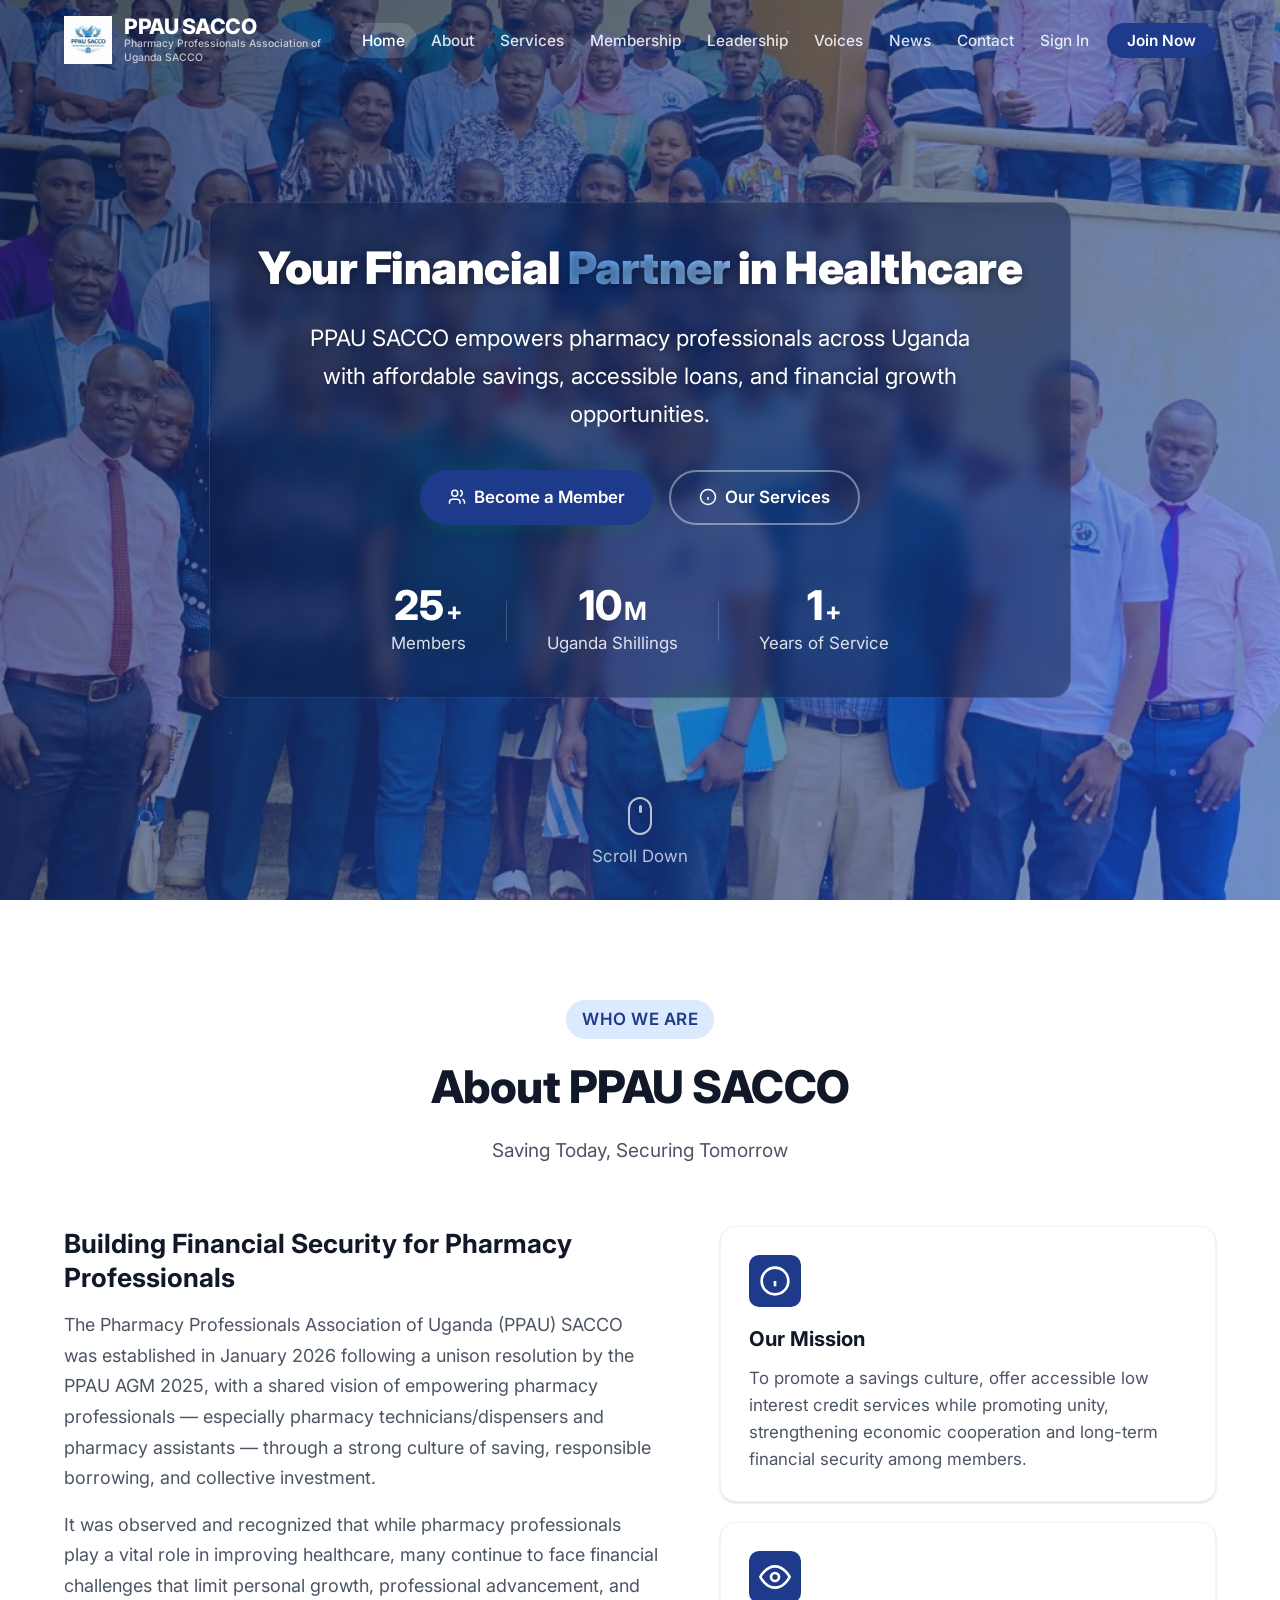
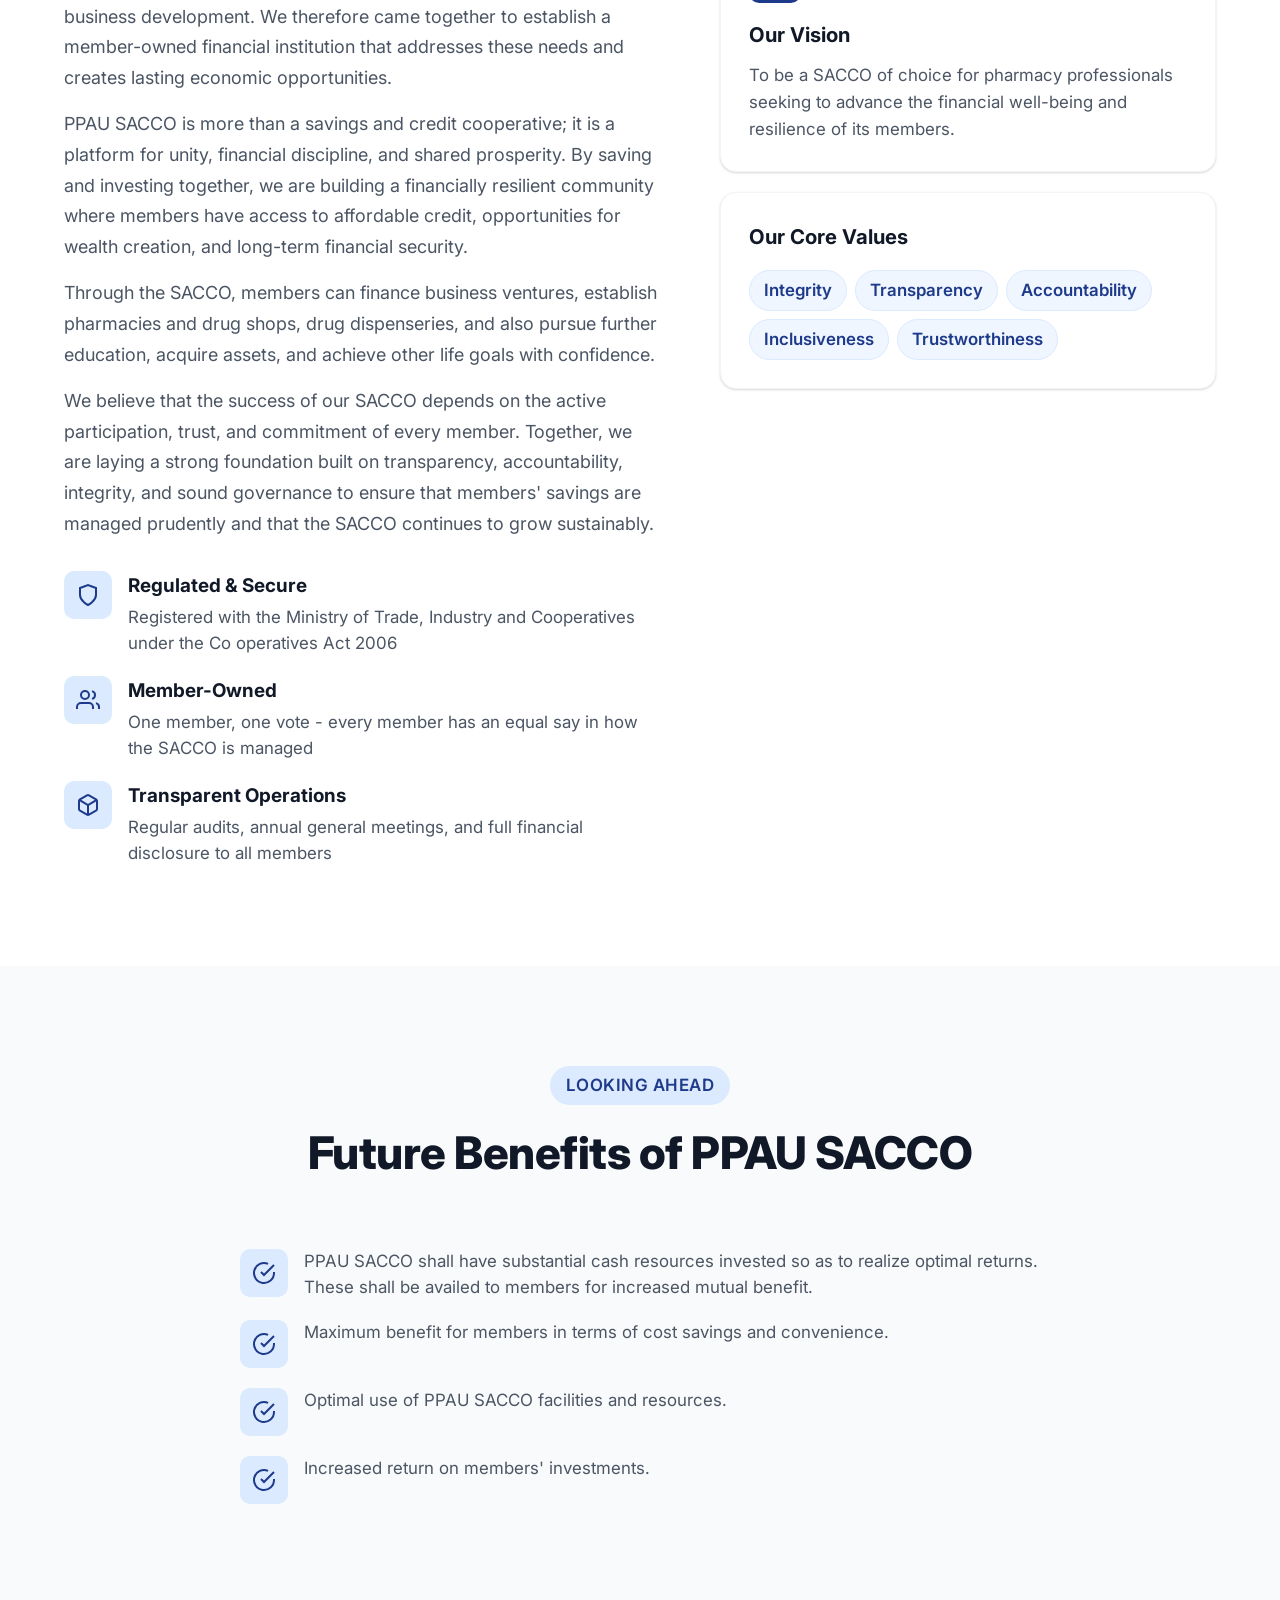
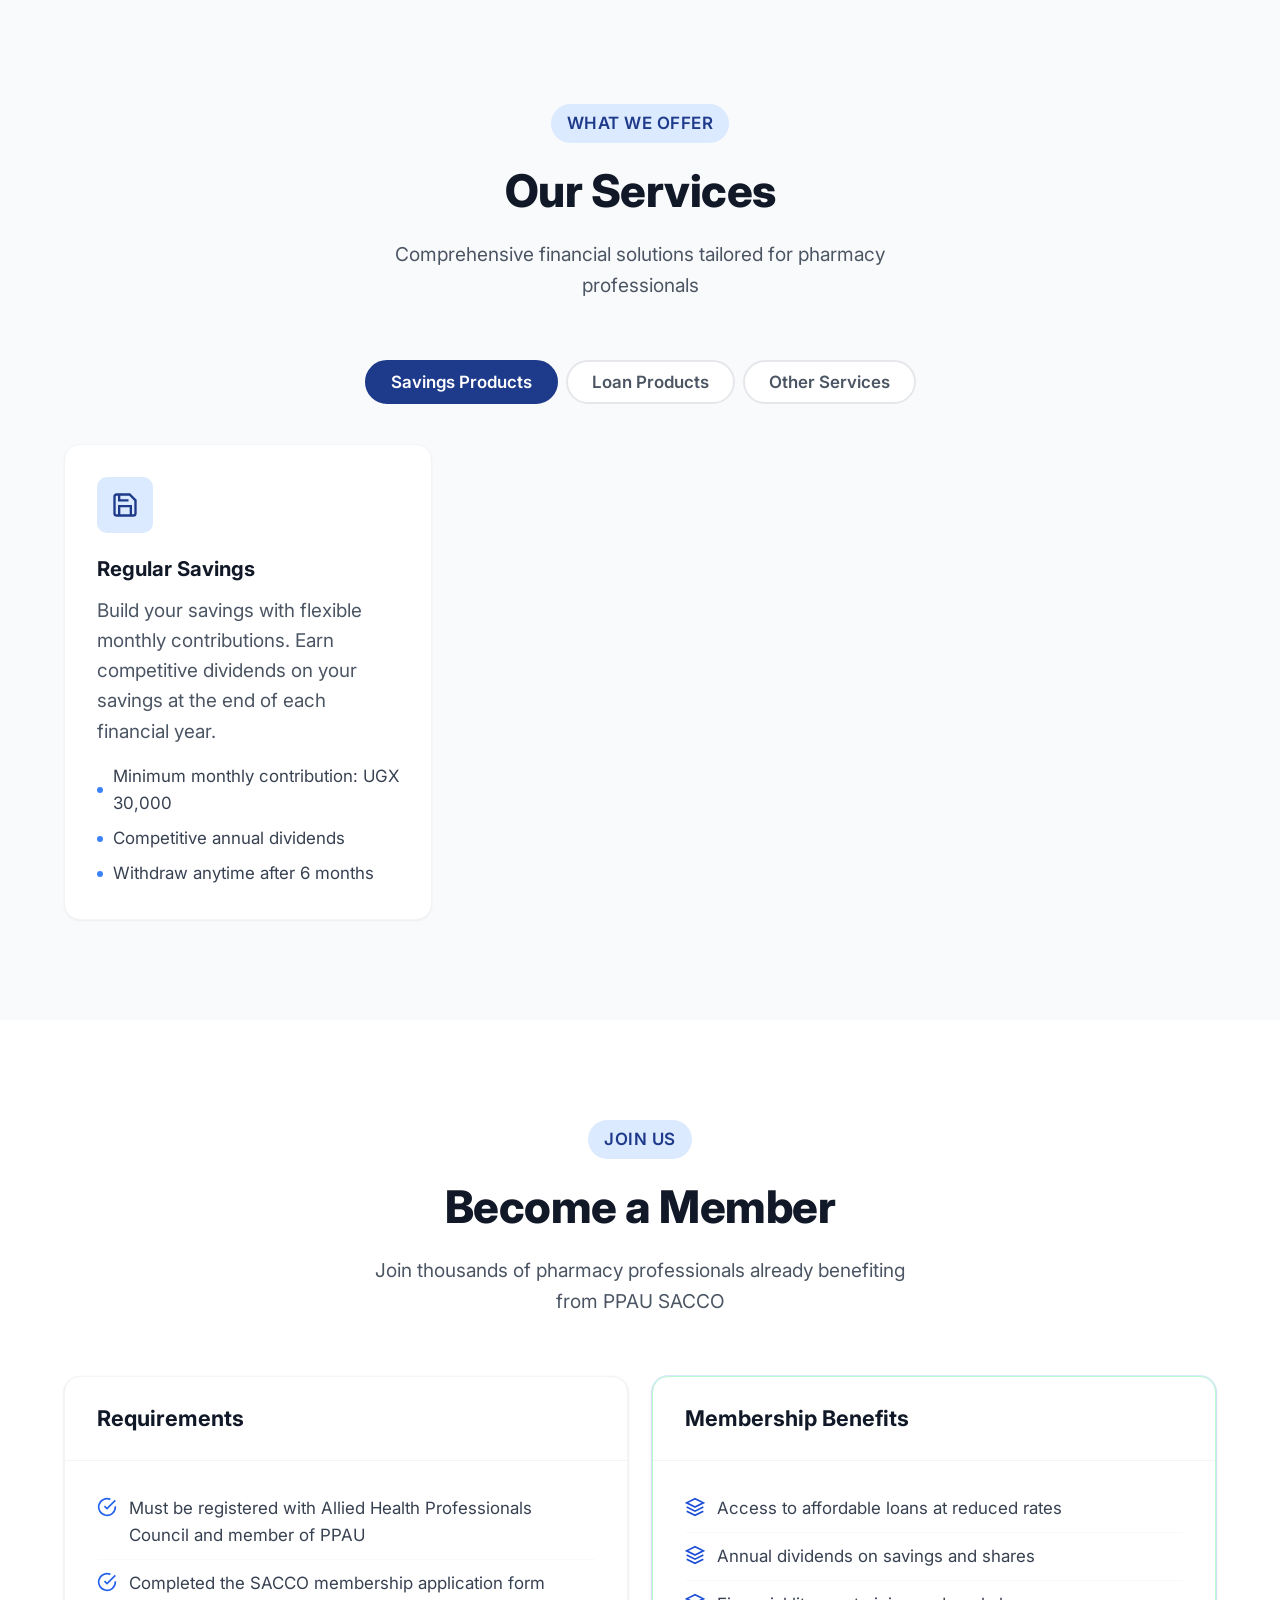
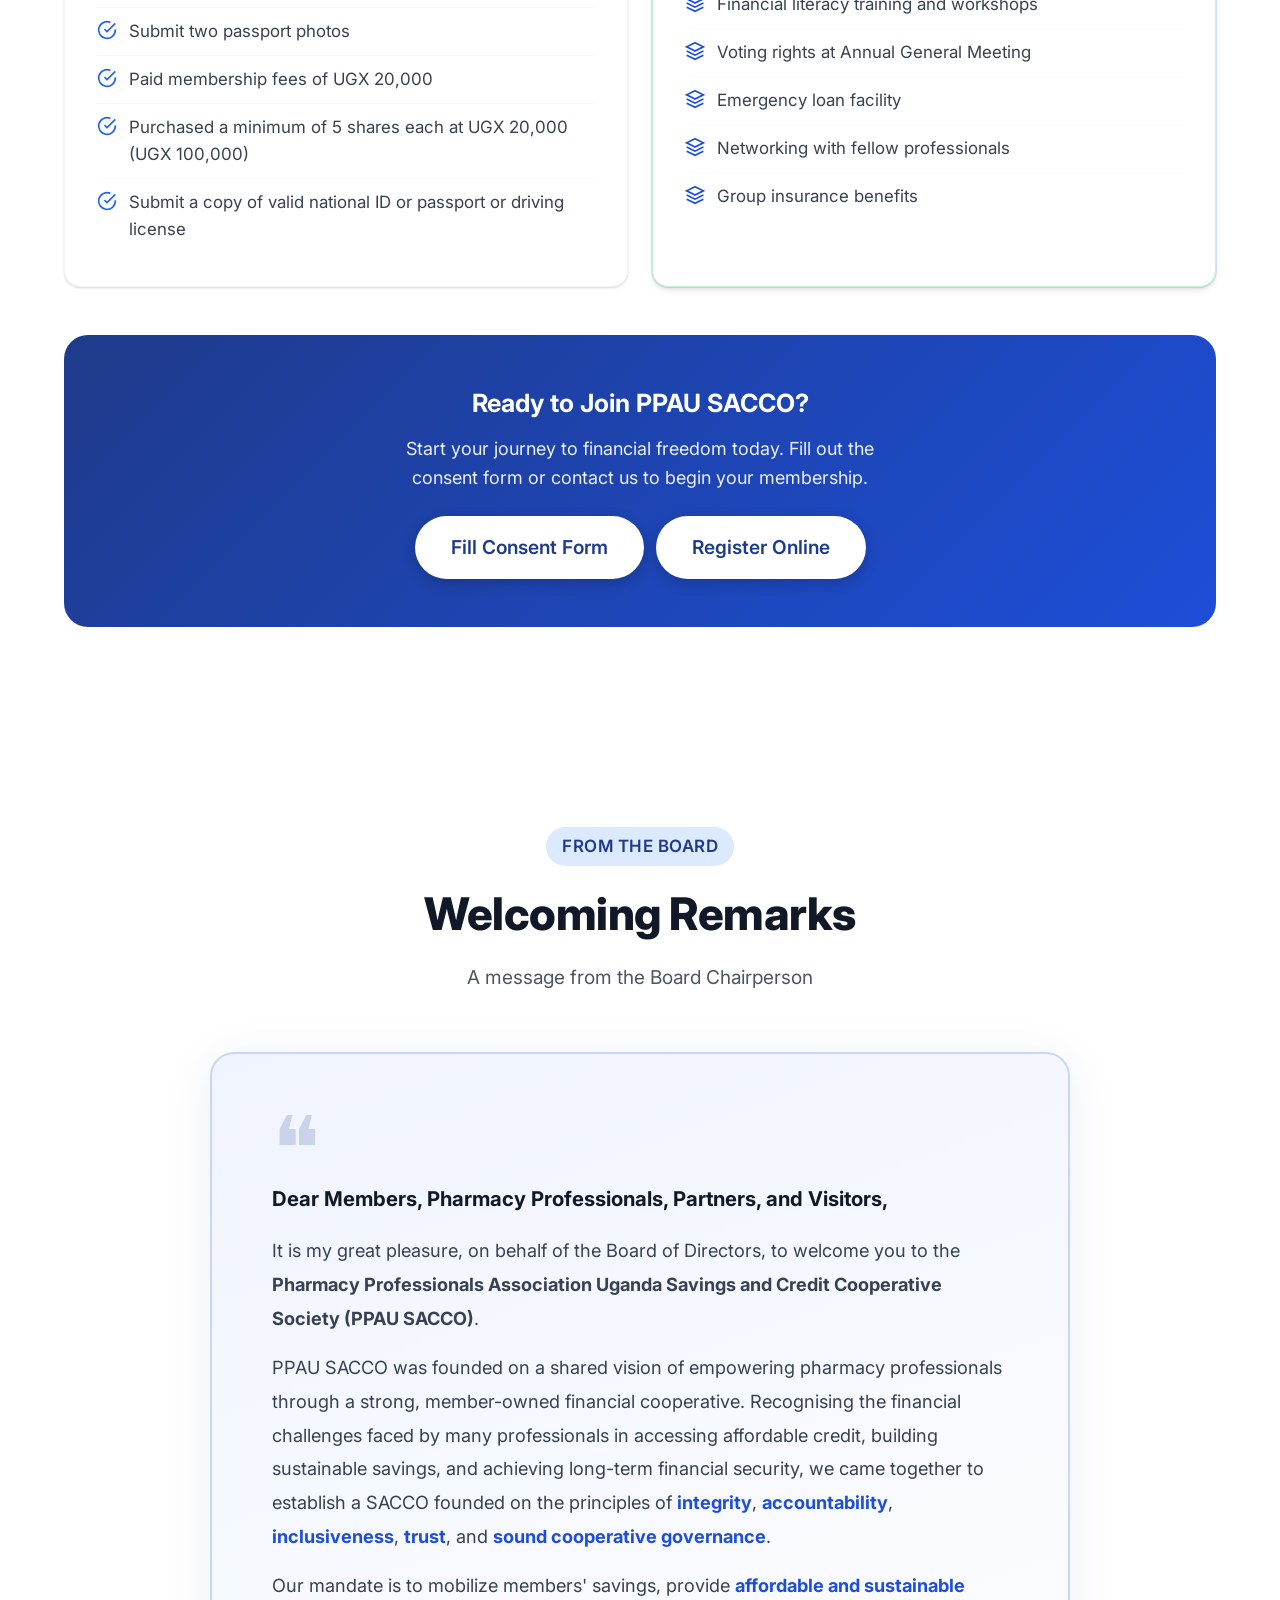
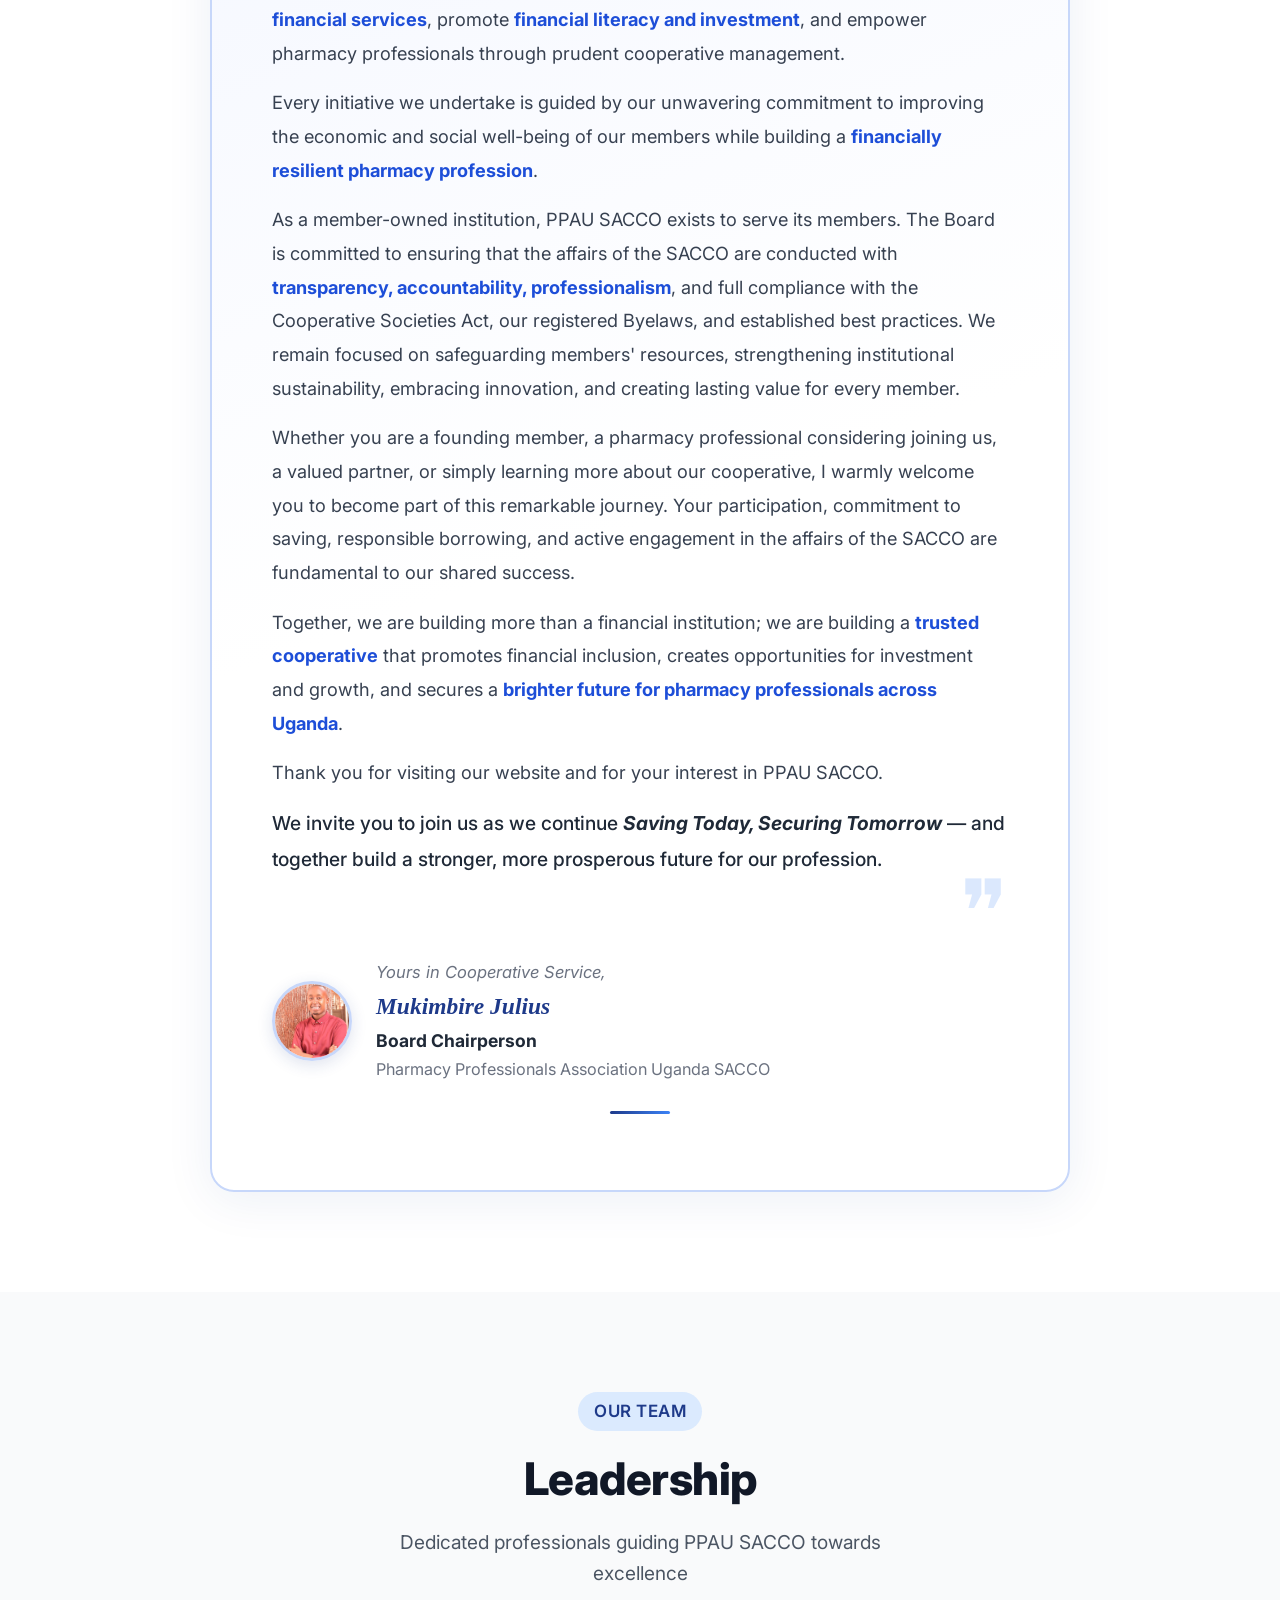
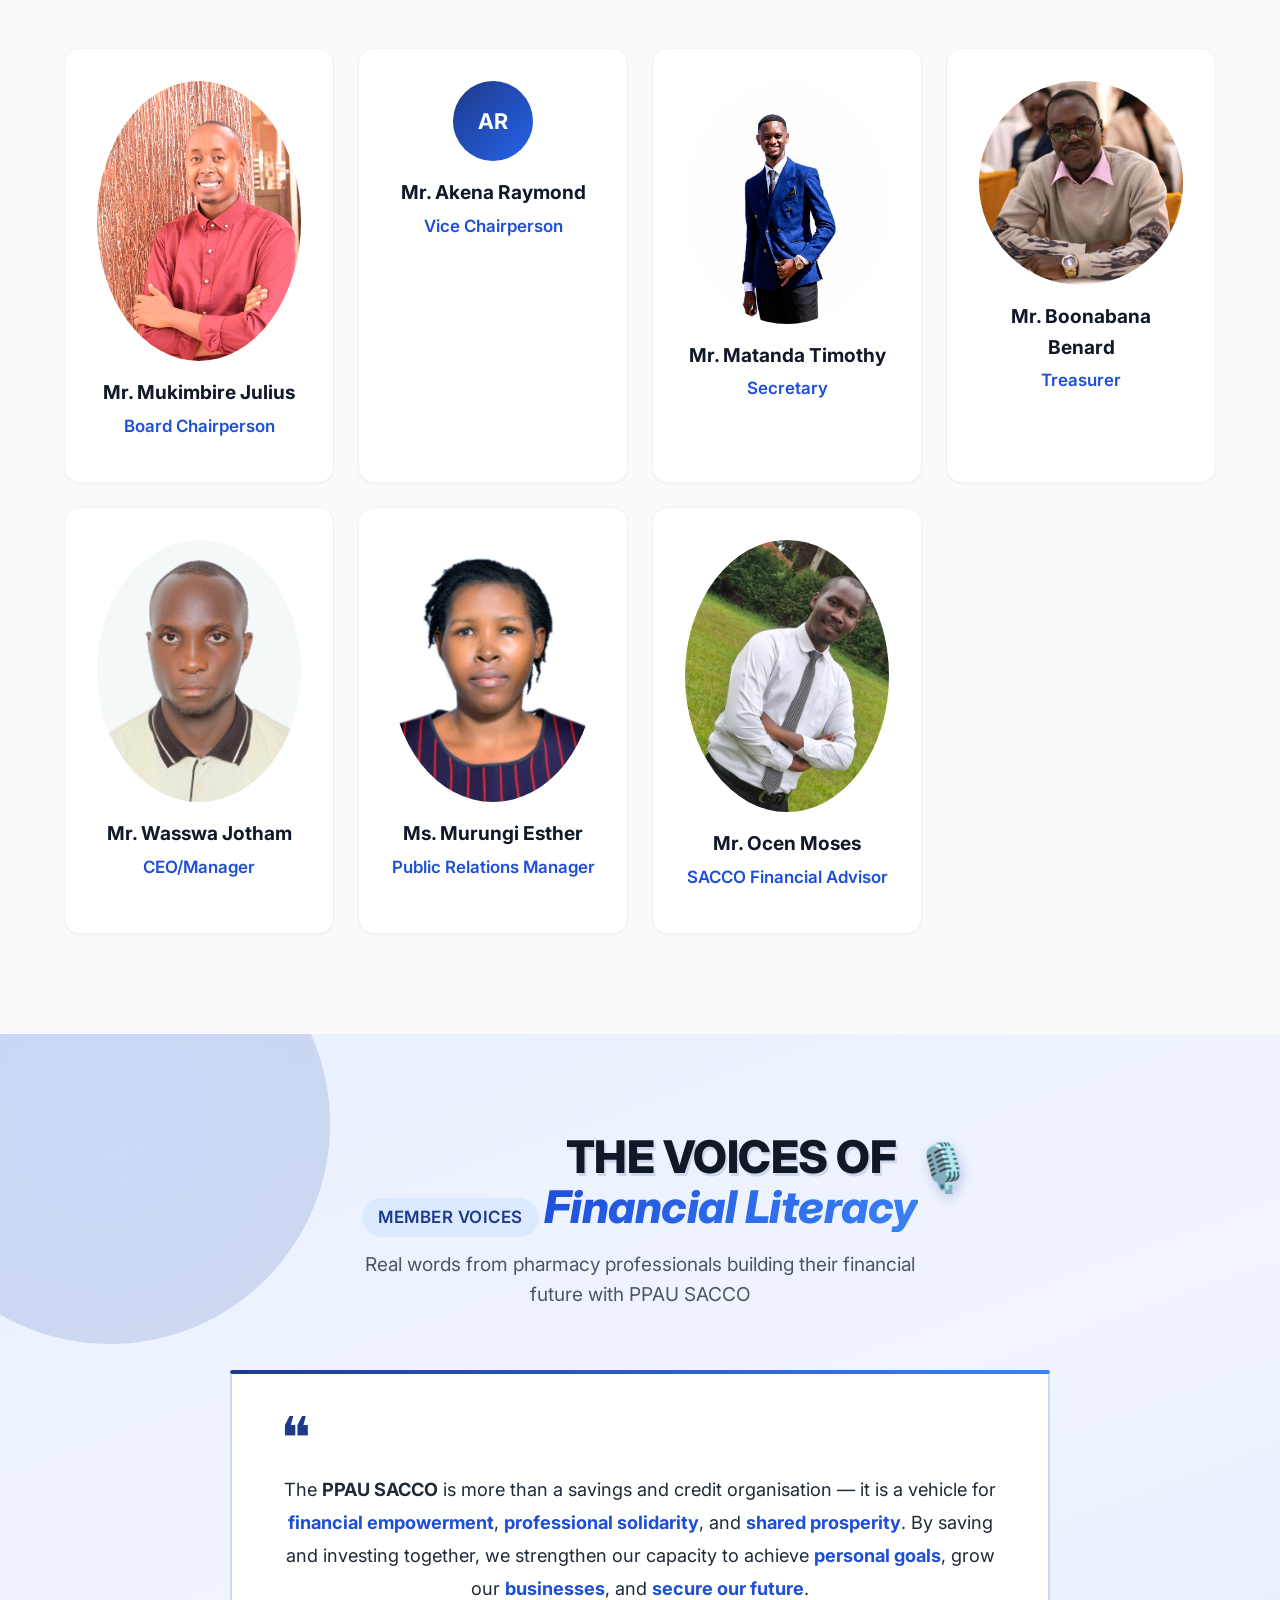
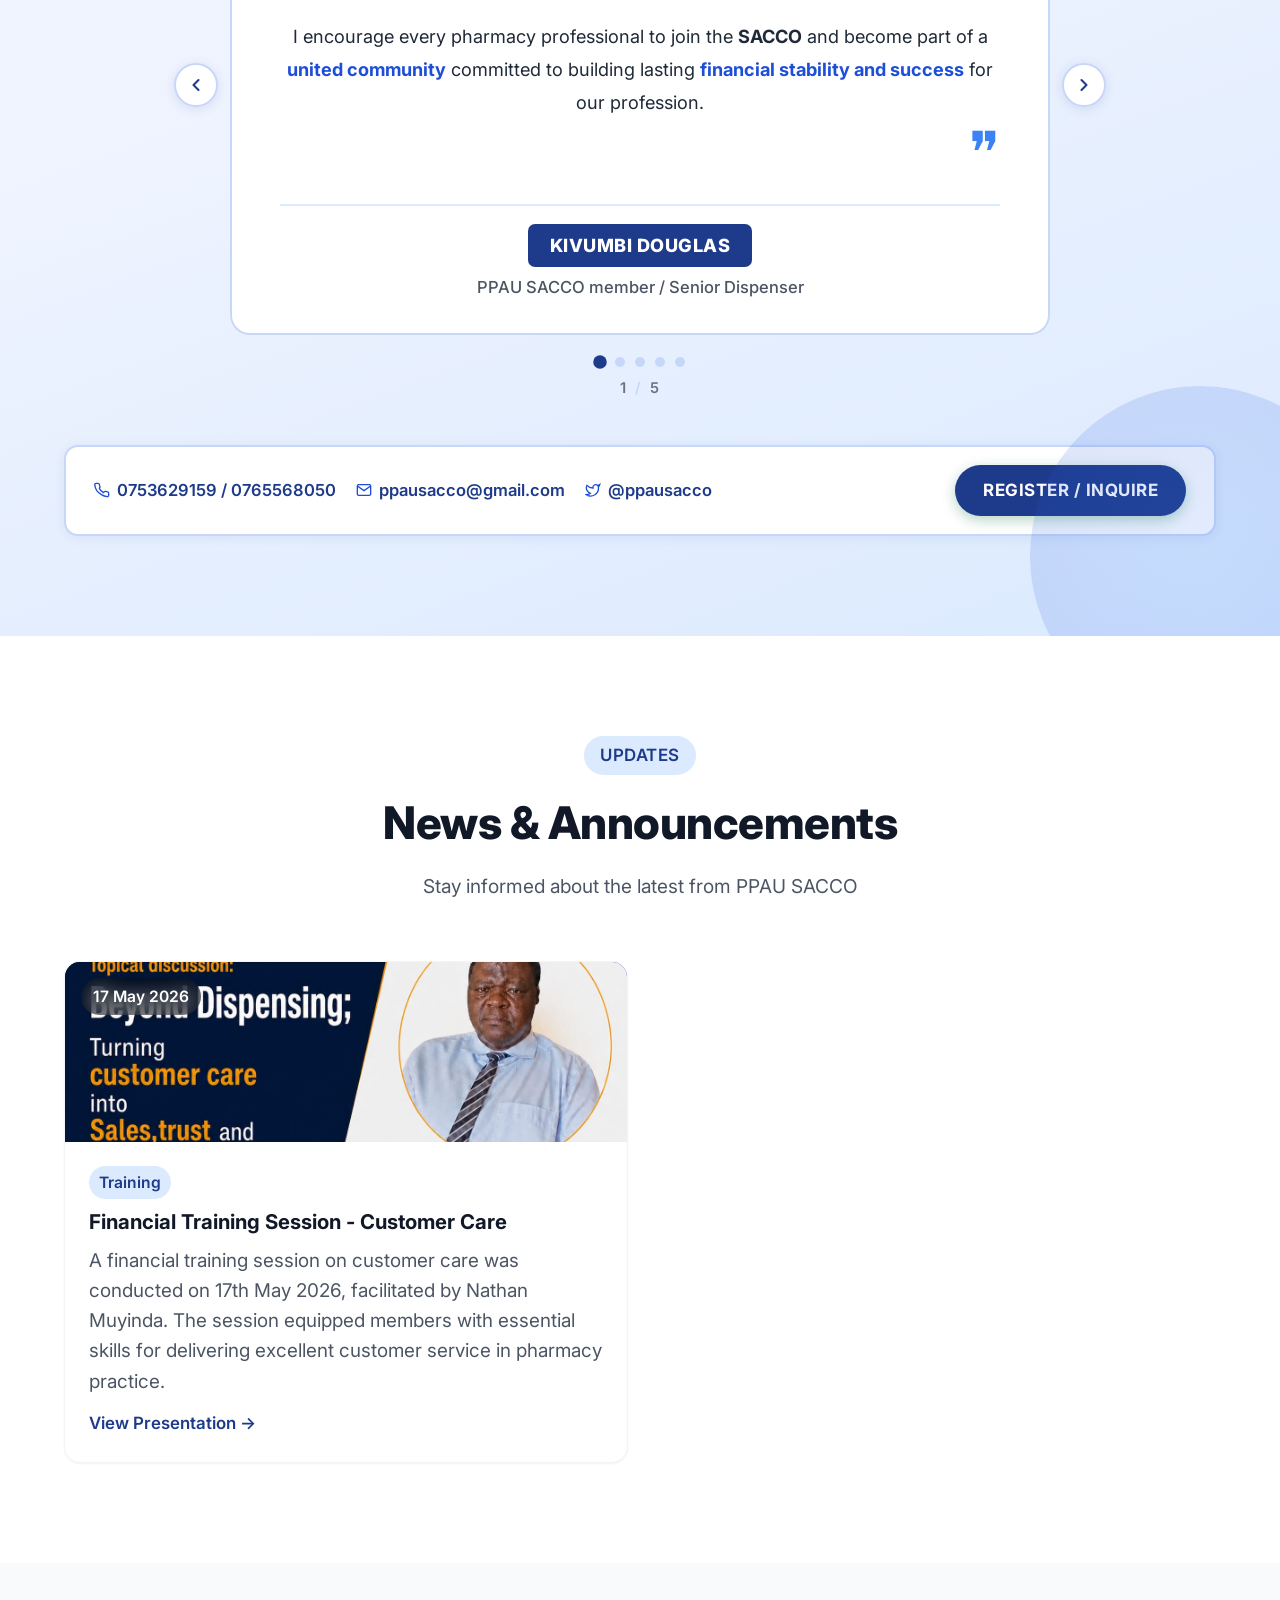
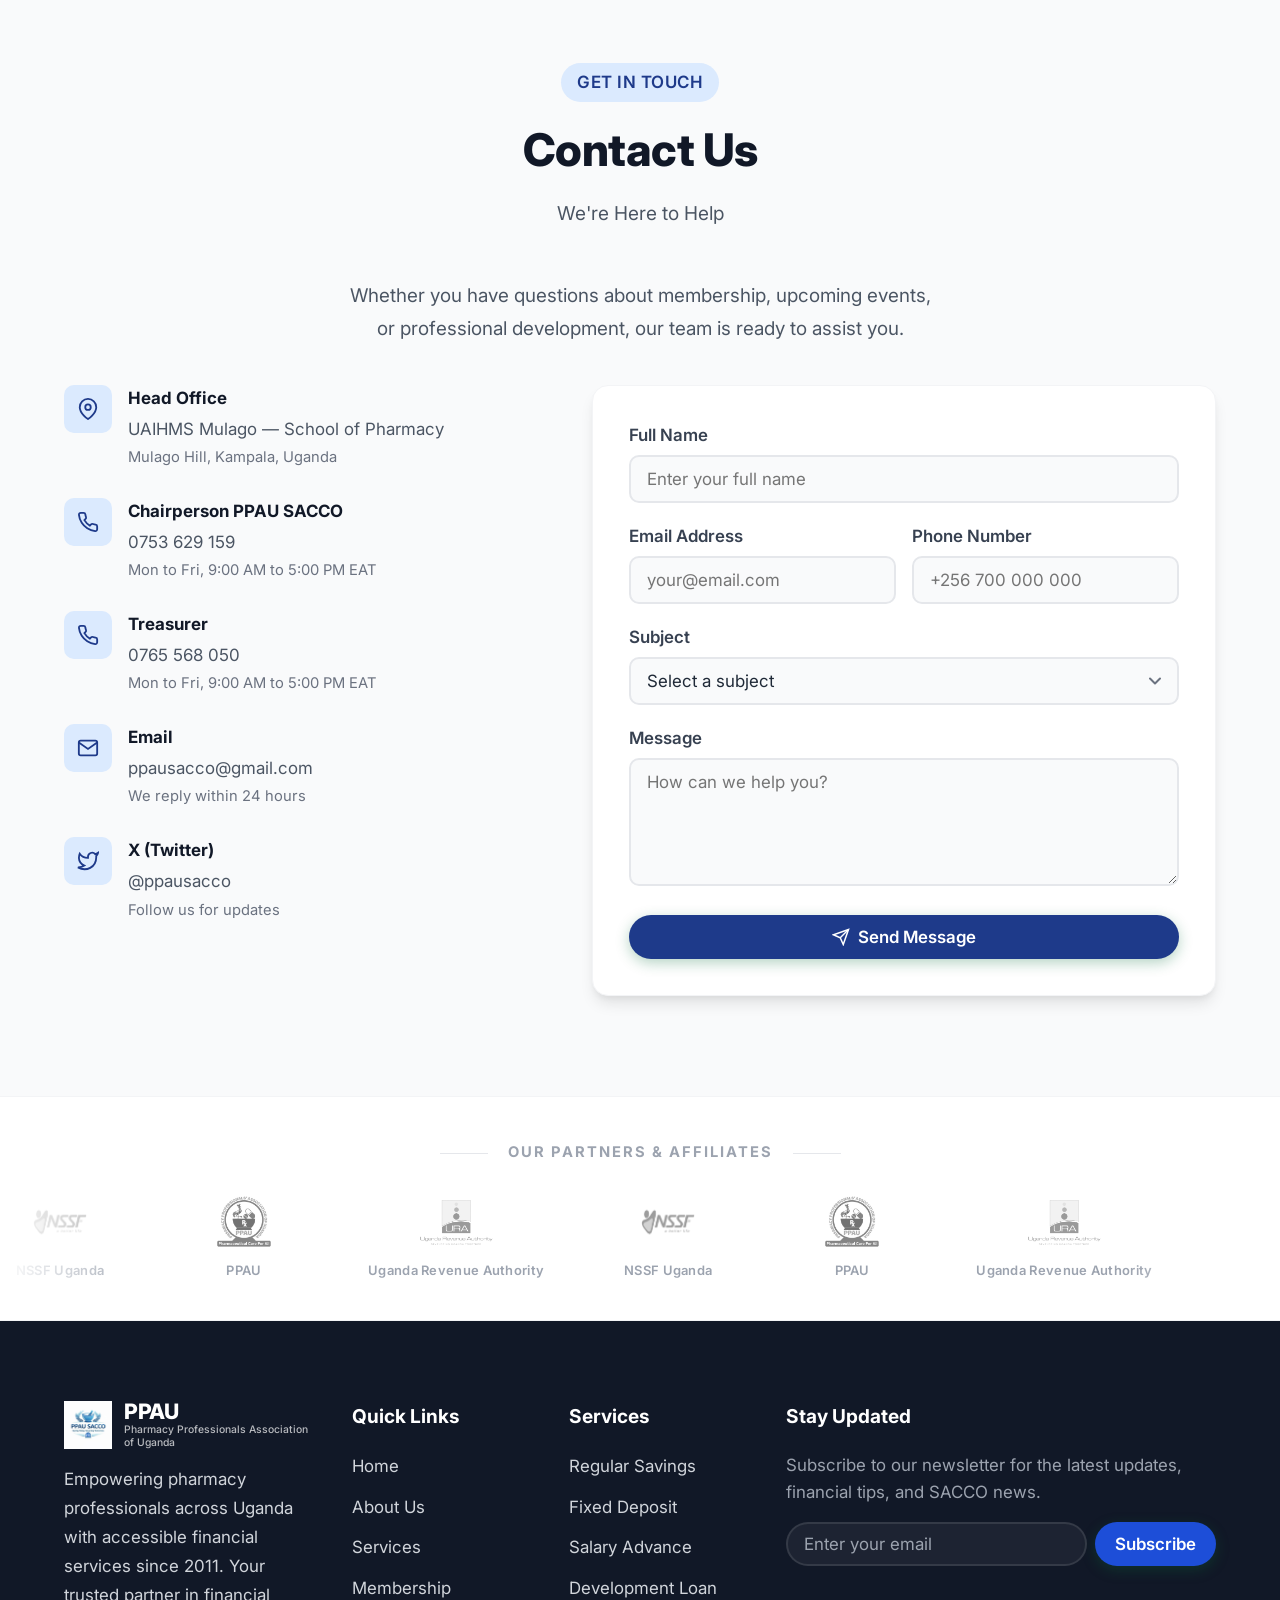
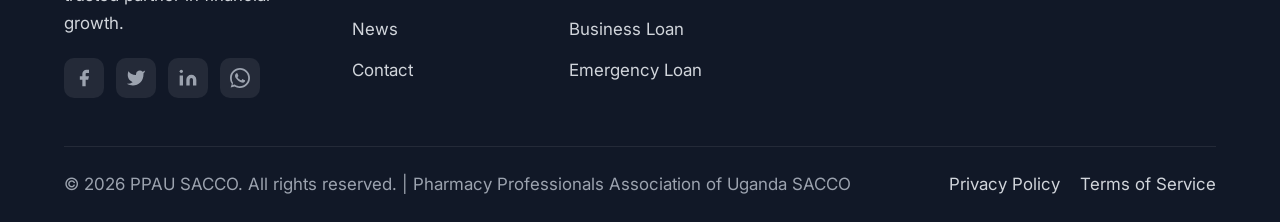
==== index.html @ 0e019480 "Remove Dividends and Financial Literacy Workshop cards from News section" ====
<!DOCTYPE html>
<html lang="en">
<head>
  <meta charset="UTF-8" />
  <meta name="viewport" content="width=device-width, initial-scale=1.0" />
  <title>PPAU SACCO | Pharmacy Professionals Association Of Uganda</title>
  <meta name="description" content="PPAU SACCO - Savings and Credit Cooperative for Pharmacy Professionals in Uganda. Save, Borrow, Grow." />
  <link rel="stylesheet" href="styles.css" />
  <link rel="preconnect" href="https://fonts.googleapis.com" />
  <link href="https://fonts.googleapis.com/css2?family=Inter:wght@300;400;500;600;700;800;900&display=swap" rel="stylesheet" />
  <!-- Google Analytics 4 - Replace G-XXXXXXXXXX with your Measurement ID -->
  <script async src="https://www.googletagmanager.com/gtag/js?id=G-XXXXXXXXXX"></script>
  <script>
    window.dataLayer = window.dataLayer || [];
    function gtag(){dataLayer.push(arguments);}
    gtag('js', new Date());
    gtag('config', 'G-XXXXXXXXXX');
  </script>
</head>
<body>
  <!-- NAVIGATION -->
  <header id="header">
    <nav class="navbar">
      <a href="#home" class="logo">
        <img src="ppau sacco logo.jpg" alt="PPAU SACCO Logo" class="logo-img">
        <div class="logo-text">
          <span class="logo-name">PPAU SACCO</span>
          <span class="logo-tagline">Pharmacy Professionals Association of Uganda SACCO</span>
        </div>
      </a>
      <ul class="nav-links" id="navLinks">
        <li><a href="#home" class="nav-link active">Home</a></li>
        <li><a href="#about" class="nav-link">About</a></li>
        <li><a href="#services" class="nav-link">Services</a></li>
        <li><a href="#membership" class="nav-link">Membership</a></li>
        <li><a href="#leadership" class="nav-link">Leadership</a></li>
        <li><a href="#voices" class="nav-link">Voices</a></li>
        <li><a href="#news" class="nav-link">News</a></li>
        <li><a href="#contact" class="nav-link">Contact</a></li>
        <li><a href="portal.html#login" class="nav-link">Sign In</a></li>
        <li><a href="portal.html#register" class="nav-btn">Join Now</a></li>
      </ul>
      <button class="hamburger" id="hamburger" aria-label="Toggle navigation">
        <span></span>
        <span></span>
        <span></span>
      </button>
    </nav>
  </header>

  <!-- HERO SECTION -->
  <section id="home" class="hero">
    <div class="hero-carousel">
      <div class="hero-slide active" style="background-image:url('hero-ppau-community.png')"></div>
    </div>
    <div class="hero-overlay"></div>
    <div class="hero-particles" id="heroParticles"></div>
    <div class="hero-content">
      <h1>Your Financial <span class="highlight">Partner</span> in Healthcare</h1>
      <p class="hero-subtitle">PPAU SACCO empowers pharmacy professionals across Uganda with affordable savings, accessible loans, and financial growth opportunities.</p>
      <div class="hero-buttons">
        <a href="portal.html#register" class="btn btn-primary">
          <svg width="18" height="18" viewBox="0 0 24 24" fill="none" stroke="currentColor" stroke-width="2"><path d="M16 21v-2a4 4 0 0 0-4-4H6a4 4 0 0 0-4 4v2"/><circle cx="9" cy="7" r="4"/><path d="M22 21v-2a4 4 0 0 0-3-3.87"/><path d="M16 3.13a4 4 0 0 1 0 7.75"/></svg>
          Become a Member
        </a>
        <a href="#services" class="btn btn-outline">
          <svg width="18" height="18" viewBox="0 0 24 24" fill="none" stroke="currentColor" stroke-width="2"><circle cx="12" cy="12" r="10"/><path d="M12 16v-4"/><path d="M12 8h.01"/></svg>
          Our Services
        </a>
      </div>
      <div class="hero-stats">
        <div class="stat">
          <div class="stat-value"><span class="stat-number" data-target="25">0</span><span class="stat-plus">+</span></div>
          <span class="stat-label">Members</span>
        </div>
        <div class="stat-divider"></div>
        <div class="stat">
          <div class="stat-value"><span class="stat-number" data-target="10">0</span><span class="stat-plus">M</span></div>
          <span class="stat-label">Uganda Shillings</span>
        </div>
        <div class="stat-divider"></div>
        <div class="stat">
          <div class="stat-value"><span class="stat-number" data-target="1">0</span><span class="stat-plus">+</span></div>
          <span class="stat-label">Years of Service</span>
        </div>
      </div>
    </div>
    <div class="hero-scroll">
      <a href="#about">
        <div class="scroll-mouse">
          <div class="scroll-dot"></div>
        </div>
        <span>Scroll Down</span>
      </a>
    </div>
  </section>

  <!-- ABOUT SECTION -->
  <section id="about" class="section">
    <div class="container">
      <div class="section-header">
        <span class="section-tag">Who We Are</span>
        <h2>About PPAU SACCO</h2>
        <p>Saving Today, Securing Tomorrow</p>
      </div>
      <div class="about-grid">
        <div class="about-content">
          <h3>Building Financial Security for Pharmacy Professionals</h3>
          <p>The Pharmacy Professionals Association of Uganda (PPAU) SACCO was established in January 2026 following a unison resolution by the PPAU AGM 2025, with a shared vision of empowering pharmacy professionals — especially pharmacy technicians/dispensers and pharmacy assistants — through a strong culture of saving, responsible borrowing, and collective investment.</p>
          <p>It was observed and recognized that while pharmacy professionals play a vital role in improving healthcare, many continue to face financial challenges that limit personal growth, professional advancement, and business development. We therefore came together to establish a member-owned financial institution that addresses these needs and creates lasting economic opportunities.</p>
          <p>PPAU SACCO is more than a savings and credit cooperative; it is a platform for unity, financial discipline, and shared prosperity. By saving and investing together, we are building a financially resilient community where members have access to affordable credit, opportunities for wealth creation, and long-term financial security.</p>
          <p>Through the SACCO, members can finance business ventures, establish pharmacies and drug shops, drug dispenseries, and also pursue further education, acquire assets, and achieve other life goals with confidence.</p>
          <p>We believe that the success of our SACCO depends on the active participation, trust, and commitment of every member. Together, we are laying a strong foundation built on transparency, accountability, integrity, and sound governance to ensure that members' savings are managed prudently and that the SACCO continues to grow sustainably.</p>
          <div class="about-features">
            <div class="about-feature">
              <div class="feature-icon">
                <svg width="24" height="24" viewBox="0 0 24 24" fill="none" stroke="currentColor" stroke-width="2"><path d="M12 22s8-4 8-10V5l-8-3-8 3v7c0 6 8 10 8 10z"/></svg>
              </div>
              <div>
                <h4>Regulated & Secure</h4>
                <p>Registered with the Ministry of Trade, Industry and Cooperatives under the Co operatives Act 2006</p>
              </div>
            </div>
            <div class="about-feature">
              <div class="feature-icon">
                <svg width="24" height="24" viewBox="0 0 24 24" fill="none" stroke="currentColor" stroke-width="2"><path d="M17 21v-2a4 4 0 0 0-4-4H5a4 4 0 0 0-4 4v2"/><circle cx="9" cy="7" r="4"/><path d="M23 21v-2a4 4 0 0 0-3-3.87"/><path d="M16 3.13a4 4 0 0 1 0 7.75"/></svg>
              </div>
              <div>
                <h4>Member-Owned</h4>
                <p>One member, one vote - every member has an equal say in how the SACCO is managed</p>
              </div>
            </div>
            <div class="about-feature">
              <div class="feature-icon">
                <svg width="24" height="24" viewBox="0 0 24 24" fill="none" stroke="currentColor" stroke-width="2"><path d="M21 16V8a2 2 0 0 0-1-1.73l-7-4a2 2 0 0 0-2 0l-7 4A2 2 0 0 0 3 8v8a2 2 0 0 0 1 1.73l7 4a2 2 0 0 0 2 0l7-4A2 2 0 0 0 21 16z"/><polyline points="3.27 6.96 12 12.01 20.73 6.96"/><line x1="12" y1="22.08" x2="12" y2="12"/></svg>
              </div>
              <div>
                <h4>Transparent Operations</h4>
                <p>Regular audits, annual general meetings, and full financial disclosure to all members</p>
              </div>
            </div>
          </div>
        </div>
        <div class="about-mission">
          <div class="mission-card">
            <div class="mission-icon">
              <svg width="32" height="32" viewBox="0 0 24 24" fill="none" stroke="currentColor" stroke-width="2"><circle cx="12" cy="12" r="10"/><path d="M12 16v-4"/><path d="M12 8h.01"/></svg>
            </div>
            <h4>Our Mission</h4>
            <p>To promote a savings culture, offer accessible low interest credit services while promoting unity, strengthening economic cooperation and long-term financial security among members.</p>
          </div>
          <div class="mission-card">
            <div class="mission-icon">
              <svg width="32" height="32" viewBox="0 0 24 24" fill="none" stroke="currentColor" stroke-width="2"><path d="M1 12s4-8 11-8 11 8 11 8-4 8-11 8-11-8-11-8z"/><circle cx="12" cy="12" r="3"/></svg>
            </div>
            <h4>Our Vision</h4>
            <p>To be a SACCO of choice for pharmacy professionals seeking to advance the financial well-being and resilience of its members.</p>
          </div>
          <div class="mission-card values">
            <h4>Our Core Values</h4>
            <div class="values-list">
              <span>Integrity</span>
              <span>Transparency</span>
              <span>Accountability</span>
              <span>Inclusiveness</span>
              <span>Trustworthiness</span>
            </div>
          </div>
        </div>
      </div>
    </div>
  </section>

  <!-- FUTURE BENEFITS -->
  <section class="section section-alt">
    <div class="container">
      <div class="section-header">
        <span class="section-tag">Looking Ahead</span>
        <h2>Future Benefits of PPAU SACCO</h2>
      </div>
      <div class="about-features" style="max-width:800px;margin:0 auto;">
        <div class="about-feature">
          <div class="feature-icon">
            <svg width="24" height="24" viewBox="0 0 24 24" fill="none" stroke="currentColor" stroke-width="2"><path d="M22 11.08V12a10 10 0 1 1-5.93-9.14"/><polyline points="22 4 12 14.01 9 11.01"/></svg>
          </div>
          <div>
            <p>PPAU SACCO shall have substantial cash resources invested so as to realize optimal returns. These shall be availed to members for increased mutual benefit.</p>
          </div>
        </div>
        <div class="about-feature">
          <div class="feature-icon">
            <svg width="24" height="24" viewBox="0 0 24 24" fill="none" stroke="currentColor" stroke-width="2"><path d="M22 11.08V12a10 10 0 1 1-5.93-9.14"/><polyline points="22 4 12 14.01 9 11.01"/></svg>
          </div>
          <div>
            <p>Maximum benefit for members in terms of cost savings and convenience.</p>
          </div>
        </div>
        <div class="about-feature">
          <div class="feature-icon">
            <svg width="24" height="24" viewBox="0 0 24 24" fill="none" stroke="currentColor" stroke-width="2"><path d="M22 11.08V12a10 10 0 1 1-5.93-9.14"/><polyline points="22 4 12 14.01 9 11.01"/></svg>
          </div>
          <div>
            <p>Optimal use of PPAU SACCO facilities and resources.</p>
          </div>
        </div>
        <div class="about-feature">
          <div class="feature-icon">
            <svg width="24" height="24" viewBox="0 0 24 24" fill="none" stroke="currentColor" stroke-width="2"><path d="M22 11.08V12a10 10 0 1 1-5.93-9.14"/><polyline points="22 4 12 14.01 9 11.01"/></svg>
          </div>
          <div>
            <p>Increased return on members' investments.</p>
          </div>
        </div>
      </div>
    </div>
  </section>

  <!-- SERVICES SECTION -->
  <section id="services" class="section section-alt">
    <div class="container">
      <div class="section-header">
        <span class="section-tag">What We Offer</span>
        <h2>Our Services</h2>
        <p>Comprehensive financial solutions tailored for pharmacy professionals</p>
      </div>
      <div class="services-tabs">
        <button class="tab-btn active" data-tab="savings">Savings Products</button>
        <button class="tab-btn" data-tab="loans">Loan Products</button>
        <button class="tab-btn" data-tab="other">Other Services</button>
      </div>

      <!-- Savings Products -->
      <div class="tab-content active" id="tab-savings">
        <div class="services-grid">
          <div class="service-card">
            <div class="service-icon green">
              <svg width="28" height="28" viewBox="0 0 24 24" fill="none" stroke="currentColor" stroke-width="2"><path d="M19 21H5a2 2 0 0 1-2-2V5a2 2 0 0 1 2-2h11l5 5v11a2 2 0 0 1-2 2z"/><polyline points="17 21 17 13 7 13 7 21"/><polyline points="7 3 7 8 15 8"/></svg>
            </div>
            <h3>Regular Savings</h3>
            <p>Build your savings with flexible monthly contributions. Earn competitive dividends on your savings at the end of each financial year.</p>
            <ul class="service-features">
              <li>Minimum monthly contribution: UGX 30,000</li>
              <li>Competitive annual dividends</li>
              <li>Withdraw anytime after 6 months</li>
            </ul>
          </div>
        </div>
      </div>

      <!-- Loan Products -->
      <div class="tab-content" id="tab-loans">
        <div class="services-grid">
          <div class="service-card">
            <div class="service-icon green">
              <svg width="28" height="28" viewBox="0 0 24 24" fill="none" stroke="currentColor" stroke-width="2"><line x1="12" y1="1" x2="12" y2="23"/><path d="M17 5H9.5a3.5 3.5 0 0 0 0 7h5a3.5 3.5 0 0 1 0 7H6"/></svg>
            </div>
            <h3>Salary Advance Loan</h3>
            <p>Access quick funds before your next payday. Available to members with at least 6 months of savings history.</p>
            <ul class="service-features">
              <li>Up to 50% of savings</li>
              <li>2% monthly interest rate</li>
              <li>Repay within 3 months</li>
            </ul>
          </div>
          <div class="service-card">
            <div class="service-icon blue">
              <svg width="28" height="28" viewBox="0 0 24 24" fill="none" stroke="currentColor" stroke-width="2"><path d="M3 9l9-7 9 7v11a2 2 0 0 1-2 2H5a2 2 0 0 1-2-2z"/><polyline points="9 22 9 12 15 12 15 22"/></svg>
            </div>
            <h3>Development Loan</h3>
            <p>Fund your personal development projects - home construction, land purchase, or home improvement. Available to members with at least 6 months of savings history.</p>
            <ul class="service-features">
              <li>Up to UGX 30,000,000</li>
              <li>Up to 24 months repayment</li>
              <li>1.5% monthly interest</li>
            </ul>
          </div>
          <div class="service-card">
            <div class="service-icon purple">
              <svg width="28" height="28" viewBox="0 0 24 24" fill="none" stroke="currentColor" stroke-width="2"><rect x="2" y="7" width="20" height="14" rx="2" ry="2"/><path d="M16 21V5a2 2 0 0 0-2-2h-4a2 2 0 0 0-2 2v16"/></svg>
            </div>
            <h3>Business Expansion Loan</h3>
            <p>Grow your pharmacy business with our special business loan. Available to members with at least 6 months of savings history.</p>
            <ul class="service-features">
              <li>Up to UGX 50,000,000</li>
              <li>Flexible repayment up to 36 months</li>
              <li>Business plan support provided</li>
            </ul>
          </div>
          <div class="service-card">
            <div class="service-icon orange">
              <svg width="28" height="28" viewBox="0 0 24 24" fill="none" stroke="currentColor" stroke-width="2"><path d="M4 15s1-1 4-1 5 2 8 2 4-1 4-1V3s-1 1-4 1-5-2-8-2-4 1-4 1z"/><line x1="4" y1="22" x2="4" y2="15"/></svg>
            </div>
            <h3>Emergency Loan</h3>
            <p>Face unexpected financial challenges with confidence. Available to members with at least 6 months of savings history.</p>
            <ul class="service-features">
              <li>Quick approval within 48 hours</li>
              <li>Up to UGX 5,000,000</li>
              <li>Minimal documentation required</li>
            </ul>
          </div>
        </div>
      </div>

      <!-- Other Services -->
      <div class="tab-content" id="tab-other">
        <div class="services-grid">
          <div class="service-card">
            <div class="service-icon green">
              <svg width="28" height="28" viewBox="0 0 24 24" fill="none" stroke="currentColor" stroke-width="2"><path d="M17 21v-2a4 4 0 0 0-4-4H5a4 4 0 0 0-4 4v2"/><circle cx="9" cy="7" r="4"/><path d="M23 21v-2a4 4 0 0 0-3-3.87"/><path d="M16 3.13a4 4 0 0 1 0 7.75"/></svg>
            </div>
            <h3>Financial Literacy Training</h3>
            <p>Free financial education workshops and resources to help members make informed financial decisions and build wealth.</p>
            <ul class="service-features">
              <li>Monthly financial literacy webinars</li>
              <li>One-on-one financial coaching</li>
              <li>Investment guidance resources</li>
            </ul>
          </div>
          <div class="service-card">
            <div class="service-icon blue">
              <svg width="28" height="28" viewBox="0 0 24 24" fill="none" stroke="currentColor" stroke-width="2"><path d="M22 16.92v3a2 2 0 0 1-2.18 2 19.79 19.79 0 0 1-8.63-3.07 19.5 19.5 0 0 1-6-6 19.79 19.79 0 0 1-3.07-8.67A2 2 0 0 1 4.11 2h3a2 2 0 0 1 2 1.72 12.84 12.84 0 0 0 .7 2.81 2 2 0 0 1-.45 2.11L8.09 9.91a16 16 0 0 0 6 6l1.27-1.27a2 2 0 0 1 2.11-.45 12.84 12.84 0 0 0 2.81.7A2 2 0 0 1 22 16.92z"/></svg>
            </div>
            <h3>Mobile Banking</h3>
            <p>Access your SACCO account anytime, anywhere through our mobile platform. Check balances, make transfers, and apply for loans on the go.</p>
            <ul class="service-features">
              <li>USSD and Mobile App access</li>
              <li>Real-time balance notifications</li>
              <li>Mobile loan application</li>
            </ul>
          </div>
          <div class="service-card">
            <div class="service-icon purple">
              <svg width="28" height="28" viewBox="0 0 24 24" fill="none" stroke="currentColor" stroke-width="2"><path d="M12 22s8-4 8-10V5l-8-3-8 3v7c0 6 8 10 8 10z"/></svg>
            </div>
            <h3>Group Lending</h3>
            <p>Borrow collectively with fellow pharmacy professionals. Group loans offer lower interest rates and shared accountability.</p>
            <ul class="service-features">
              <li>Groups of 5-10 members</li>
              <li>Reduced interest rates</li>
              <li>Peer support and accountability</li>
            </ul>
          </div>
          <div class="service-card">
            <div class="service-icon orange">
              <svg width="28" height="28" viewBox="0 0 24 24" fill="none" stroke="currentColor" stroke-width="2"><circle cx="12" cy="12" r="10"/><polyline points="12 6 12 12 16 14"/></svg>
            </div>
            <h3>Share Capital Investment</h3>
            <p>Invest in SACCO shares and become a co-owner. Shareholders receive annual share dividends and voting rights at the AGM.</p>
            <ul class="service-features">
              <li>Minimum 5 shares at UGX 20,000 each</li>
              <li>Annual share dividend</li>
              <li>Voting rights at AGM</li>
            </ul>
          </div>
        </div>
      </div>
    </div>
  </section>

  <!-- MEMBERSHIP SECTION -->
  <section id="membership" class="section">
    <div class="container">
      <div class="section-header">
        <span class="section-tag">Join Us</span>
        <h2>Become a Member</h2>
        <p>Join thousands of pharmacy professionals already benefiting from PPAU SACCO</p>
      </div>
      <div class="membership-grid">
        <div class="membership-card">
          <div class="membership-header">
            <h3>Requirements</h3>
          </div>
          <ul class="membership-list">
            <li>
              <svg width="20" height="20" viewBox="0 0 24 24" fill="none" stroke="currentColor" stroke-width="2"><path d="M22 11.08V12a10 10 0 1 1-5.93-9.14"/><polyline points="22 4 12 14.01 9 11.01"/></svg>
              <span>Must be registered with Allied Health Professionals Council and member of PPAU</span>
            </li>
            <li>
              <svg width="20" height="20" viewBox="0 0 24 24" fill="none" stroke="currentColor" stroke-width="2"><path d="M22 11.08V12a10 10 0 1 1-5.93-9.14"/><polyline points="22 4 12 14.01 9 11.01"/></svg>
              <span>Completed the SACCO membership application form</span>
            </li>
            <li>
              <svg width="20" height="20" viewBox="0 0 24 24" fill="none" stroke="currentColor" stroke-width="2"><path d="M22 11.08V12a10 10 0 1 1-5.93-9.14"/><polyline points="22 4 12 14.01 9 11.01"/></svg>
              <span>Submit two passport photos</span>
            </li>
            <li>
              <svg width="20" height="20" viewBox="0 0 24 24" fill="none" stroke="currentColor" stroke-width="2"><path d="M22 11.08V12a10 10 0 1 1-5.93-9.14"/><polyline points="22 4 12 14.01 9 11.01"/></svg>
              <span>Paid membership fees of UGX 20,000</span>
            </li>
            <li>
              <svg width="20" height="20" viewBox="0 0 24 24" fill="none" stroke="currentColor" stroke-width="2"><path d="M22 11.08V12a10 10 0 1 1-5.93-9.14"/><polyline points="22 4 12 14.01 9 11.01"/></svg>
              <span>Purchased a minimum of 5 shares each at UGX 20,000 (UGX 100,000)</span>
            </li>
            <li>
              <svg width="20" height="20" viewBox="0 0 24 24" fill="none" stroke="currentColor" stroke-width="2"><path d="M22 11.08V12a10 10 0 1 1-5.93-9.14"/><polyline points="22 4 12 14.01 9 11.01"/></svg>
              <span>Submit a copy of valid national ID or passport or driving license</span>
            </li>
          </ul>
        </div>
        <div class="membership-card highlight-card">
          <div class="membership-header">
            <h3>Membership Benefits</h3>
          </div>
          <ul class="membership-list">
            <li>
              <svg width="20" height="20" viewBox="0 0 24 24" fill="none" stroke="currentColor" stroke-width="2"><path d="M12 2L2 7l10 5 10-5-10-5z"/><path d="M2 17l10 5 10-5"/><path d="M2 12l10 5 10-5"/></svg>
              <span>Access to affordable loans at reduced rates</span>
            </li>
            <li>
              <svg width="20" height="20" viewBox="0 0 24 24" fill="none" stroke="currentColor" stroke-width="2"><path d="M12 2L2 7l10 5 10-5-10-5z"/><path d="M2 17l10 5 10-5"/><path d="M2 12l10 5 10-5"/></svg>
              <span>Annual dividends on savings and shares</span>
            </li>
            <li>
              <svg width="20" height="20" viewBox="0 0 24 24" fill="none" stroke="currentColor" stroke-width="2"><path d="M12 2L2 7l10 5 10-5-10-5z"/><path d="M2 17l10 5 10-5"/><path d="M2 12l10 5 10-5"/></svg>
              <span>Financial literacy training and workshops</span>
            </li>
            <li>
              <svg width="20" height="20" viewBox="0 0 24 24" fill="none" stroke="currentColor" stroke-width="2"><path d="M12 2L2 7l10 5 10-5-10-5z"/><path d="M2 17l10 5 10-5"/><path d="M2 12l10 5 10-5"/></svg>
              <span>Voting rights at Annual General Meeting</span>
            </li>
            <li>
              <svg width="20" height="20" viewBox="0 0 24 24" fill="none" stroke="currentColor" stroke-width="2"><path d="M12 2L2 7l10 5 10-5-10-5z"/><path d="M2 17l10 5 10-5"/><path d="M2 12l10 5 10-5"/></svg>
              <span>Emergency loan facility</span>
            </li>
            <li>
              <svg width="20" height="20" viewBox="0 0 24 24" fill="none" stroke="currentColor" stroke-width="2"><path d="M12 2L2 7l10 5 10-5-10-5z"/><path d="M2 17l10 5 10-5"/><path d="M2 12l10 5 10-5"/></svg>
              <span>Networking with fellow professionals</span>
            </li>
            <li>
              <svg width="20" height="20" viewBox="0 0 24 24" fill="none" stroke="currentColor" stroke-width="2"><path d="M12 2L2 7l10 5 10-5-10-5z"/><path d="M2 17l10 5 10-5"/><path d="M2 12l10 5 10-5"/></svg>
              <span>Group insurance benefits</span>
            </li>
          </ul>
        </div>
      </div>
      <div class="membership-cta">
        <h3>Ready to Join PPAU SACCO?</h3>
        <p>Start your journey to financial freedom today. Fill out the consent form or contact us to begin your membership.</p>
        <div style="display:flex;gap:12px;justify-content:center;flex-wrap:wrap;">
          <a href="consent.html" class="btn btn-primary btn-lg">Fill Consent Form</a>
          <a href="portal.html#register" class="btn btn-primary btn-lg">Register Online</a>
        </div>
      </div>
    </div>
  </section>

  <!-- CHAIRPERSON WELCOME SECTION -->
  <section id="chairperson-welcome" class="section section-alt chair-welcome-section">
    <div class="container">
      <div class="section-header">
        <span class="section-tag">From the Board</span>
        <h2>Welcoming Remarks</h2>
        <p>A message from the Board Chairperson</p>
      </div>

      <div class="chair-welcome-card">

        <!-- Decorative open quote -->
        <div class="chair-quote-mark" aria-hidden="true">❝</div>

        <div class="chair-welcome-body">

          <p class="chair-salutation">Dear Members, Pharmacy Professionals, Partners, and Visitors,</p>

          <p>It is my great pleasure, on behalf of the Board of Directors, to welcome you to the <strong>Pharmacy Professionals Association Uganda Savings and Credit Cooperative Society (PPAU SACCO)</strong>.</p>

          <p>PPAU SACCO was founded on a shared vision of empowering pharmacy professionals through a strong, member-owned financial cooperative. Recognising the financial challenges faced by many professionals in accessing affordable credit, building sustainable savings, and achieving long-term financial security, we came together to establish a SACCO founded on the principles of <span class="chair-hl">integrity</span>, <span class="chair-hl">accountability</span>, <span class="chair-hl">inclusiveness</span>, <span class="chair-hl">trust</span>, and <span class="chair-hl">sound cooperative governance</span>.</p>

          <p>Our mandate is to mobilize members' savings, provide <span class="chair-hl">affordable and sustainable financial services</span>, promote <span class="chair-hl">financial literacy and investment</span>, and empower pharmacy professionals through prudent cooperative management.</p>

          <p>Every initiative we undertake is guided by our unwavering commitment to improving the economic and social well-being of our members while building a <span class="chair-hl">financially resilient pharmacy profession</span>.</p>

          <p>As a member-owned institution, PPAU SACCO exists to serve its members. The Board is committed to ensuring that the affairs of the SACCO are conducted with <span class="chair-hl">transparency, accountability, professionalism</span>, and full compliance with the Cooperative Societies Act, our registered Byelaws, and established best practices. We remain focused on safeguarding members' resources, strengthening institutional sustainability, embracing innovation, and creating lasting value for every member.</p>

          <p>Whether you are a founding member, a pharmacy professional considering joining us, a valued partner, or simply learning more about our cooperative, I warmly welcome you to become part of this remarkable journey. Your participation, commitment to saving, responsible borrowing, and active engagement in the affairs of the SACCO are fundamental to our shared success.</p>

          <p>Together, we are building more than a financial institution; we are building a <span class="chair-hl">trusted cooperative</span> that promotes financial inclusion, creates opportunities for investment and growth, and secures a <span class="chair-hl">brighter future for pharmacy professionals across Uganda</span>.</p>

          <p>Thank you for visiting our website and for your interest in PPAU SACCO.</p>

          <p class="chair-closing-line">We invite you to join us as we continue <em><strong>Saving Today, Securing Tomorrow</strong></em> — and together build a stronger, more prosperous future for our profession.</p>

        </div>

        <!-- Decorative close quote -->
        <div class="chair-quote-mark chair-quote-close" aria-hidden="true">❞</div>

        <!-- Signature block -->
        <div class="chair-signature">
          <div class="chair-sig-avatar">
            <img src="Chairperson.jpeg" alt="Mr. Mukimbire Julius — Board Chairperson" />
          </div>
          <div class="chair-sig-text">
            <p class="chair-sig-valediction">Yours in Cooperative Service,</p>
            <p class="chair-sig-name">Mukimbire Julius</p>
            <p class="chair-sig-title">Board Chairperson</p>
            <p class="chair-sig-org">Pharmacy Professionals Association Uganda SACCO</p>
          </div>
        </div>

      </div><!-- /.chair-welcome-card -->
    </div>
  </section>

  <!-- LEADERSHIP SECTION -->
  <section id="leadership" class="section section-alt">
    <div class="container">
      <div class="section-header">
        <span class="section-tag">Our Team</span>
        <h2>Leadership</h2>
        <p>Dedicated professionals guiding PPAU SACCO towards excellence</p>
      </div>
      <div class="leadership-grid">
        <div class="leader-card">
          <div class="leader-avatar">
            <img src="Chairperson.jpeg" alt="Mr. Mukimbire Julius" style="width:100%;height:100%;object-fit:cover;border-radius:50%;" />
          </div>
          <h4>Mr. Mukimbire Julius</h4>
          <span class="leader-role">Board Chairperson</span>
        </div>
        <div class="leader-card">
          <div class="leader-avatar">
            <div class="avatar-placeholder">AR</div>
          </div>
          <h4>Mr. Akena Raymond</h4>
          <span class="leader-role">Vice Chairperson</span>
        </div>
        <div class="leader-card">
          <div class="leader-avatar">
            <img src="secretary.jpeg" alt="Mr. Matanda Timothy" style="width:100%;height:100%;object-fit:cover;border-radius:50%;" />
          </div>
          <h4>Mr. Matanda Timothy</h4>
          <span class="leader-role">Secretary</span>
        </div>
        <div class="leader-card">
          <div class="leader-avatar">
            <img src="treasurer.jpeg" alt="Mr. Boonabana Benard" style="width:100%;height:100%;object-fit:cover;border-radius:50%;" />
          </div>
          <h4>Mr. Boonabana Benard</h4>
          <span class="leader-role">Treasurer</span>
        </div>
        <div class="leader-card">
          <div class="leader-avatar">
            <img src="WhatsApp Image 2026-07-16 at 00.30.00 CEO.jpeg" alt="Mr. Wasswa Jotham" style="width:100%;height:100%;object-fit:cover;border-radius:50%;" />
          </div>
          <h4>Mr. Wasswa Jotham</h4>
          <span class="leader-role">CEO/Manager</span>
        </div>
        <div class="leader-card">
          <div class="leader-avatar">
            <img src="Public relations manager.jpeg" alt="Ms. Murungi Esther" style="width:100%;height:100%;object-fit:cover;border-radius:50%;" />
          </div>
          <h4>Ms. Murungi Esther</h4>
          <span class="leader-role">Public Relations Manager</span>
        </div>
        <div class="leader-card">
          <div class="leader-avatar">
            <img src="Financial advisor.jpeg" alt="Mr. Ocen Moses" style="width:100%;height:100%;object-fit:cover;border-radius:50%;" />
          </div>
          <h4>Mr. Ocen Moses</h4>
          <span class="leader-role">SACCO Financial Advisor</span>
        </div>
      </div>
    </div>
  </section>

  <!-- VOICES OF FINANCIAL LITERACY — SLIDER -->
  <section id="voices" class="section voices-section">
    <div class="voices-bg-shapes" aria-hidden="true">
      <span class="voices-shape voices-shape-1"></span>
      <span class="voices-shape voices-shape-2"></span>
      <span class="voices-shape voices-shape-3"></span>
    </div>
    <div class="container">

      <!-- Section header -->
      <div class="section-header">
        <span class="section-tag voices-tag">Member Voices</span>
        <div class="voices-title-wrap">
          <h2 class="voices-title-main">THE VOICES OF</h2>
          <h2 class="voices-title-sub">Financial Literacy</h2>
          <span class="voices-mic" aria-hidden="true">🎙️</span>
        </div>
        <p>Real words from pharmacy professionals building their financial future with PPAU SACCO</p>
      </div>

      <!-- Slider shell -->
      <div class="voices-slider" id="voicesSlider" aria-label="Testimonial slideshow">

        <!-- Progress bar -->
        <div class="vs-progress" aria-hidden="true">
          <div class="vs-progress-bar" id="vsProgressBar"></div>
        </div>

        <!-- Slides track -->
        <div class="vs-track" id="vsTrack">

          <!-- Slide 1 — Kivumbi Douglas -->
          <div class="vs-slide" role="group" aria-label="Testimonial 1 of 5">
            <div class="vs-open-quote" aria-hidden="true">❝</div>
            <div class="vs-body">
              <p>
                The <strong>PPAU SACCO</strong> is more than a savings and credit organisation — it is a vehicle for
                <span class="vh">financial empowerment</span>,
                <span class="vh">professional solidarity</span>, and
                <span class="vh">shared prosperity</span>.
                By saving and investing together, we strengthen our capacity to achieve
                <span class="vh">personal goals</span>,
                grow our <span class="vh">businesses</span>, and
                <span class="vh">secure our future</span>.
              </p>
              <p class="vs-second">
                I encourage every pharmacy professional to join the <strong>SACCO</strong> and become part of a
                <span class="vh">united community</span> committed to building lasting
                <span class="vh">financial stability and success</span> for our profession.
              </p>
            </div>
            <div class="vs-close-quote" aria-hidden="true">❞</div>
            <div class="vs-author">
              <strong>KIVUMBI DOUGLAS</strong>
              <span>PPAU SACCO member / Senior Dispenser</span>
            </div>
          </div>

          <!-- Slide 2 — Atuhaire Edson -->
          <div class="vs-slide" role="group" aria-label="Testimonial 2 of 5">
            <div class="vs-open-quote" aria-hidden="true">❝</div>
            <div class="vs-body">
              <p class="vs-large">
                A <span class="vh">financial support system</span> you can rely on when no one is there to your rescue —
                build that by joining <span class="vh">PPAU SACCO TODAY</span>.
              </p>
              <p class="vs-second">
                A financially stable professional is an <span class="vh">able professional.</span>
              </p>
            </div>
            <div class="vs-close-quote" aria-hidden="true">❞</div>
            <div class="vs-author">
              <strong>ATUHAIRE EDSON</strong>
              <span>Chairperson, PPAU Western Chapter</span>
            </div>
          </div>

          <!-- Slide 3 — Ocen Moses -->
          <div class="vs-slide" role="group" aria-label="Testimonial 3 of 5">
            <div class="vs-open-quote" aria-hidden="true">❝</div>
            <div class="vs-body">
              <p class="vs-large">
                <span class="vh">Pay yourself first</span> by consistently saving a portion of your income with
                <strong>PPAU SACCO</strong> before spending on anything else.
              </p>
              <p class="vs-second">
                Small disciplined savings made regularly will grow into
                <span class="vh">financial security</span> and create
                <span class="vh">opportunities</span> for investments and
                <span class="vh">stable income generation</span> for yourself.
              </p>
            </div>
            <div class="vs-close-quote" aria-hidden="true">❞</div>
            <div class="vs-author vs-script-author">
              <em>Ocen Moses</em>
              <span>Senior Advisor, PPAU SACCO</span>
            </div>
          </div>

          <!-- Slide 4 — Ssekayombya Michael -->
          <div class="vs-slide" role="group" aria-label="Testimonial 4 of 5">
            <div class="vs-open-quote" aria-hidden="true">❝</div>
            <div class="vs-body">
              <p class="vs-large">
                Dear colleagues; let us build our profession together by joining <span class="vh">PPAU SACCO</span>
                and secure your future through <span class="vh">savings, affordable loans</span>
                and <span class="vh">shared prosperity.</span>
              </p>
              <p class="vs-second vs-together">Together we grow.</p>
            </div>
            <div class="vs-close-quote" aria-hidden="true">❞</div>
            <div class="vs-author">
              <strong>SSEKAYOMBYA MICHAEL</strong>
              <span>Chair, PPAU Central Region</span>
            </div>
          </div>

          <!-- Slide 5 — Niringiye Wilson -->
          <div class="vs-slide" role="group" aria-label="Testimonial 5 of 5">
            <div class="vs-open-quote" aria-hidden="true">❝</div>
            <div class="vs-body">
              <p>
                As pharmacy professionals, we dedicate our lives to
                <span class="vh">improving the health of others</span>, but we must also secure our own financial future.
                <strong>PPAU SACCO</strong> is more than a savings and credit cooperative — it is a platform for
                <span class="vh">unity, financial empowerment</span>, and <span class="vh">shared prosperity</span>.
              </p>
              <p class="vs-second">
                By saving together, we build <span class="vh">resilience</span>, gain access to
                <span class="vh">affordable credit</span>, and create <span class="vh">opportunities</span>
                to invest for our families, careers, and businesses. I encourage every pharmacy professional to join
                <strong>PPAU SACCO</strong> and become part of a community that believes we are
                <span class="vh">stronger together</span>.
                Our collective commitment today will guarantee a more <span class="vh">secure tomorrow</span>.
              </p>
            </div>
            <div class="vs-close-quote" aria-hidden="true">❞</div>
            <div class="vs-author">
              <strong>NIRINGIYE WILSON</strong>
              <span>Pharmacy Board Member, AHPC</span>
            </div>
          </div>

        </div><!-- /.vs-track -->

        <!-- Prev / Next arrows -->
        <button class="vs-arrow vs-prev" id="vsPrev" aria-label="Previous testimonial">
          <svg width="20" height="20" viewBox="0 0 24 24" fill="none" stroke="currentColor" stroke-width="2.5" stroke-linecap="round" stroke-linejoin="round"><polyline points="15 18 9 12 15 6"/></svg>
        </button>
        <button class="vs-arrow vs-next" id="vsNext" aria-label="Next testimonial">
          <svg width="20" height="20" viewBox="0 0 24 24" fill="none" stroke="currentColor" stroke-width="2.5" stroke-linecap="round" stroke-linejoin="round"><polyline points="9 18 15 12 9 6"/></svg>
        </button>

        <!-- Dot indicators -->
        <div class="vs-dots" id="vsDots" role="tablist" aria-label="Testimonial navigation">
          <button class="vs-dot active" role="tab" aria-selected="true"  aria-label="Testimonial 1"></button>
          <button class="vs-dot"        role="tab" aria-selected="false" aria-label="Testimonial 2"></button>
          <button class="vs-dot"        role="tab" aria-selected="false" aria-label="Testimonial 3"></button>
          <button class="vs-dot"        role="tab" aria-selected="false" aria-label="Testimonial 4"></button>
          <button class="vs-dot"        role="tab" aria-selected="false" aria-label="Testimonial 5"></button>
        </div>

        <!-- Slide counter -->
        <div class="vs-counter" aria-live="polite">
          <span id="vsCurrentNum">1</span> <span class="vs-counter-sep">/</span> <span>5</span>
        </div>

      </div><!-- /.voices-slider -->

      <!-- Register CTA bar -->
      <div class="voices-cta">
        <div class="voices-cta-contacts">
          <span>
            <svg width="16" height="16" viewBox="0 0 24 24" fill="none" stroke="currentColor" stroke-width="2"><path d="M22 16.92v3a2 2 0 0 1-2.18 2 19.79 19.79 0 0 1-8.63-3.07A19.5 19.5 0 0 1 4.21 12.9a19.79 19.79 0 0 1-3.07-8.67A2 2 0 0 1 3.11 2h3a2 2 0 0 1 2 1.72c.127.96.361 1.903.7 2.81a2 2 0 0 1-.45 2.11L8.09 9.91a16 16 0 0 0 6 6l1.27-1.27a2 2 0 0 1 2.11-.45c.907.339 1.85.573 2.81.7A2 2 0 0 1 22 16.92z"/></svg>
            0753629159 / 0765568050
          </span>
          <span>
            <svg width="16" height="16" viewBox="0 0 24 24" fill="none" stroke="currentColor" stroke-width="2"><path d="M4 4h16c1.1 0 2 .9 2 2v12c0 1.1-.9 2-2 2H4c-1.1 0-2-.9-2-2V6c0-1.1.9-2 2-2z"/><polyline points="22,6 12,13 2,6"/></svg>
            ppausacco@gmail.com
          </span>
          <span>
            <svg width="16" height="16" viewBox="0 0 24 24" fill="none" stroke="currentColor" stroke-width="2"><path d="M22 4s-.7 2.1-2 3.4c1.6 10-9.4 17.3-18 11.6 2.2.1 4.4-.6 6-2C3 15.5.5 9.6 3 5c2.2 2.6 5.6 4.1 9 4-.9-4.2 4-6.6 7-3.8 1.1 0 3-1.2 3-1.2z"/></svg>
            @ppausacco
          </span>
        </div>
        <a href="portal.html#register" class="btn btn-primary voices-btn">
          REGISTER / INQUIRE
        </a>
      </div>

    </div>
  </section>

  <!-- NEWS SECTION -->
  <section id="news" class="section">
    <div class="container">
      <div class="section-header">
        <span class="section-tag">Updates</span>
        <h2>News & Announcements</h2>
        <p>Stay informed about the latest from PPAU SACCO</p>
      </div>
      <div class="news-grid">
        <div class="news-card">
          <div class="news-image" style="background: url('WhatsApp Image 2026-07-15 at 18.10.19.jpeg') center/cover no-repeat, linear-gradient(135deg, #0c1e4a, #1d4ed8);">
            <span class="news-date-badge">17 May 2026</span>
          </div>
          <div class="news-content">
            <span class="news-category">Training</span>
            <h3>Financial Training Session - Customer Care</h3>
            <p>A financial training session on customer care was conducted on 17th May 2026, facilitated by Nathan Muyinda. The session equipped members with essential skills for delivering excellent customer service in pharmacy practice.</p>
            <a href="Customer care  for PPAU.pdf" target="_blank" class="news-link">View Presentation &rarr;</a>
          </div>
        </div>
      </div>
    </div>
  </section>

  <!-- CONTACT SECTION -->
  <section id="contact" class="section section-alt">
    <div class="container">
      <div class="section-header">
        <span class="section-tag">Get In Touch</span>
        <h2>Contact Us</h2>
        <p>We're Here to Help</p>
      </div>
      <p class="contact-intro">Whether you have questions about membership, upcoming events, or professional development, our team is ready to assist you.</p>
      <div class="contact-grid">
        <div class="contact-info">
          <div class="contact-item">
            <div class="contact-icon">
              <svg width="22" height="22" viewBox="0 0 24 24" fill="none" stroke="currentColor" stroke-width="2"><path d="M21 10c0 7-9 13-9 13s-9-6-9-13a9 9 0 0 1 18 0z"/><circle cx="12" cy="10" r="3"/></svg>
            </div>
            <div>
              <h4>Head Office</h4>
              <p>UAIHMS Mulago — School of Pharmacy<br /><span class="contact-detail">Mulago Hill, Kampala, Uganda</span></p>
            </div>
          </div>
          <div class="contact-item">
            <div class="contact-icon">
              <svg width="22" height="22" viewBox="0 0 24 24" fill="none" stroke="currentColor" stroke-width="2"><path d="M22 16.92v3a2 2 0 0 1-2.18 2 19.79 19.79 0 0 1-8.63-3.07 19.5 19.5 0 0 1-6-6 19.79 19.79 0 0 1-3.07-8.67A2 2 0 0 1 4.11 2h3a2 2 0 0 1 2 1.72 12.84 12.84 0 0 0 .7 2.81 2 2 0 0 1-.45 2.11L8.09 9.91a16 16 0 0 0 6 6l1.27-1.27a2 2 0 0 1 2.11-.45 12.84 12.84 0 0 0 2.81.7A2 2 0 0 1 22 16.92z"/></svg>
            </div>
            <div>
              <h4>Chairperson PPAU SACCO</h4>
              <p>0753 629 159<br /><span class="contact-detail">Mon to Fri, 9:00 AM to 5:00 PM EAT</span></p>
            </div>
          </div>
          <div class="contact-item">
            <div class="contact-icon">
              <svg width="22" height="22" viewBox="0 0 24 24" fill="none" stroke="currentColor" stroke-width="2"><path d="M22 16.92v3a2 2 0 0 1-2.18 2 19.79 19.79 0 0 1-8.63-3.07 19.5 19.5 0 0 1-6-6 19.79 19.79 0 0 1-3.07-8.67A2 2 0 0 1 4.11 2h3a2 2 0 0 1 2 1.72 12.84 12.84 0 0 0 .7 2.81 2 2 0 0 1-.45 2.11L8.09 9.91a16 16 0 0 0 6 6l1.27-1.27a2 2 0 0 1 2.11-.45 12.84 12.84 0 0 0 2.81.7A2 2 0 0 1 22 16.92z"/></svg>
            </div>
            <div>
              <h4>Treasurer</h4>
              <p>0765 568 050<br /><span class="contact-detail">Mon to Fri, 9:00 AM to 5:00 PM EAT</span></p>
            </div>
          </div>
          <div class="contact-item">
            <div class="contact-icon">
              <svg width="22" height="22" viewBox="0 0 24 24" fill="none" stroke="currentColor" stroke-width="2"><path d="M4 4h16c1.1 0 2 .9 2 2v12c0 1.1-.9 2-2 2H4c-1.1 0-2-.9-2-2V6c0-1.1.9-2 2-2z"/><polyline points="22,6 12,13 2,6"/></svg>
            </div>
            <div>
              <h4>Email</h4>
              <p>ppausacco@gmail.com<br /><span class="contact-detail">We reply within 24 hours</span></p>
            </div>
          </div>
          <div class="contact-item">
            <div class="contact-icon">
              <svg width="22" height="22" viewBox="0 0 24 24" fill="none" stroke="currentColor" stroke-width="2"><path d="M23 3a10.9 10.9 0 0 1-3.14 1.53 4.48 4.48 0 0 0-7.86 3v1A10.66 10.66 0 0 1 3 4s-4 9 5 13a11.64 11.64 0 0 1-7 2c9 5 20 0 20-11.5a4.5 4.5 0 0 0-.08-.83A7.72 7.72 0 0 0 23 3z"/></svg>
            </div>
            <div>
              <h4>X (Twitter)</h4>
              <p>@ppausacco<br /><span class="contact-detail">Follow us for updates</span></p>
            </div>
          </div>
        </div>
        <div class="contact-form-wrapper">
          <form id="contactForm" class="contact-form">
            <div class="form-group">
              <label for="name">Full Name</label>
              <input type="text" id="name" name="name" placeholder="Enter your full name" required />
            </div>
            <div class="form-row">
              <div class="form-group">
                <label for="email">Email Address</label>
                <input type="email" id="email" name="email" placeholder="your@email.com" required />
              </div>
              <div class="form-group">
                <label for="phone">Phone Number</label>
                <input type="tel" id="phone" name="phone" placeholder="+256 700 000 000" />
              </div>
            </div>
            <div class="form-group">
              <label for="subject">Subject</label>
              <select id="subject" name="subject" required>
                <option value="" disabled selected>Select a subject</option>
                <option value="membership">Membership Inquiry</option>
                <option value="loans">Loan Inquiry</option>
                <option value="savings">Savings Inquiry</option>
                <option value="general">General Inquiry</option>
                <option value="complaint">Complaint</option>
                <option value="other">Other</option>
              </select>
            </div>
            <div class="form-group">
              <label for="message">Message</label>
              <textarea id="message" name="message" rows="5" placeholder="How can we help you?" required></textarea>
            </div>
            <button type="submit" class="btn btn-primary btn-full">
              <svg width="18" height="18" viewBox="0 0 24 24" fill="none" stroke="currentColor" stroke-width="2"><line x1="22" y1="2" x2="11" y2="13"/><polygon points="22 2 15 22 11 13 2 9 22 2"/></svg>
              Send Message
            </button>
          </form>
        </div>
      </div>
    </div>
  </section>

  <!-- PARTNERS SECTION -->
  <section id="partners" class="partners-section">
    <div class="partners-header">
      <span class="partners-label">Our Partners &amp; Affiliates</span>
    </div>

    <!-- Scrolling track — duplicated for seamless loop -->
    <div class="partners-strip" aria-label="Partner logos">
      <div class="partners-track" id="partnersTrack">

        <!-- Set A -->
        <div class="partner-item">
          <img src="NSSF logo.jpg" alt="NSSF — National Social Security Fund" />
          <span>NSSF Uganda</span>
        </div>
        <div class="partner-item">
          <img src="ppau logo.jpg" alt="PPAU — Pharmacy Professionals Association of Uganda" />
          <span>PPAU</span>
        </div>
        <div class="partner-item">
          <img src="ura-logo.png" alt="URA — Uganda Revenue Authority" />
          <span>Uganda Revenue Authority</span>
        </div>

        <!-- Set B — exact duplicate for seamless infinite loop -->
        <div class="partner-item" aria-hidden="true">
          <img src="NSSF logo.jpg" alt="" />
          <span>NSSF Uganda</span>
        </div>
        <div class="partner-item" aria-hidden="true">
          <img src="ppau logo.jpg" alt="" />
          <span>PPAU</span>
        </div>
        <div class="partner-item" aria-hidden="true">
          <img src="ura-logo.png" alt="" />
          <span>Uganda Revenue Authority</span>
        </div>

      </div>
    </div>
  </section>

  <!-- FOOTER -->
  <footer class="footer">
    <div class="container">
      <div class="footer-grid">
        <div class="footer-about">
          <a href="#home" class="logo footer-logo">
            <img src="ppau sacco logo.jpg" alt="PPAU SACCO Logo" class="logo-img">
            <div class="logo-text">
              <span class="logo-name">PPAU</span>
              <span class="logo-tagline">Pharmacy Professionals Association of Uganda</span>
            </div>
          </a>
          <p>Empowering pharmacy professionals across Uganda with accessible financial services since 2011. Your trusted partner in financial growth.</p>
          <div class="footer-social">
            <a href="#" aria-label="Facebook">
              <svg width="20" height="20" viewBox="0 0 24 24" fill="currentColor"><path d="M18 2h-3a5 5 0 0 0-5 5v3H7v4h3v8h4v-8h3l1-4h-4V7a1 1 0 0 1 1-1h3z"/></svg>
            </a>
            <a href="#" aria-label="Twitter">
              <svg width="20" height="20" viewBox="0 0 24 24" fill="currentColor"><path d="M23 3a10.9 10.9 0 0 1-3.14 1.53 4.48 4.48 0 0 0-7.86 3v1A10.66 10.66 0 0 1 3 4s-4 9 5 13a11.64 11.64 0 0 1-7 2c9 5 20 0 20-11.5a4.5 4.5 0 0 0-.08-.83A7.72 7.72 0 0 0 23 3z"/></svg>
            </a>
            <a href="#" aria-label="LinkedIn">
              <svg width="20" height="20" viewBox="0 0 24 24" fill="currentColor"><path d="M16 8a6 6 0 0 1 6 6v7h-4v-7a2 2 0 0 0-2-2 2 2 0 0 0-2 2v7h-4v-7a6 6 0 0 1 6-6z"/><rect x="2" y="9" width="4" height="12"/><circle cx="4" cy="4" r="2"/></svg>
            </a>
            <a href="#" aria-label="WhatsApp">
              <svg width="20" height="20" viewBox="0 0 24 24" fill="currentColor"><path d="M17.472 14.382c-.297-.149-1.758-.867-2.03-.967-.273-.099-.471-.148-.67.15-.197.297-.767.966-.94 1.164-.173.199-.347.223-.644.075-.297-.15-1.255-.463-2.39-1.475-.883-.788-1.48-1.761-1.653-2.059-.173-.297-.018-.458.13-.606.134-.133.298-.347.446-.52.149-.174.198-.298.298-.497.099-.198.05-.371-.025-.52-.075-.149-.669-1.612-.916-2.207-.242-.579-.487-.5-.669-.51-.173-.008-.371-.01-.57-.01-.198 0-.52.074-.792.372-.272.297-1.04 1.016-1.04 2.479 0 1.462 1.065 2.875 1.213 3.074.149.198 2.096 3.2 5.077 4.487.709.306 1.262.489 1.694.625.712.227 1.36.195 1.871.118.571-.085 1.758-.719 2.006-1.413.248-.694.248-1.289.173-1.413-.074-.124-.272-.198-.57-.347z"/><path d="M12 0C5.373 0 0 5.373 0 12c0 2.625.846 5.059 2.284 7.034L.789 23.492l4.634-1.215A11.94 11.94 0 0 0 12 24c6.627 0 12-5.373 12-12S18.627 0 12 0zm0 21.82c-2.168 0-4.188-.66-5.86-1.786l-.418-.28-2.744.72.734-2.676-.303-.432A9.78 9.78 0 0 1 2.18 12c0-5.418 4.402-9.82 9.82-9.82S21.82 6.582 21.82 12s-4.402 9.82-9.82 9.82z"/></svg>
            </a>
          </div>
        </div>
        <div class="footer-links">
          <h4>Quick Links</h4>
          <ul>
            <li><a href="#home">Home</a></li>
            <li><a href="#about">About Us</a></li>
            <li><a href="#services">Services</a></li>
            <li><a href="#membership">Membership</a></li>
            <li><a href="#news">News</a></li>
            <li><a href="#contact">Contact</a></li>
          </ul>
        </div>
        <div class="footer-links">
          <h4>Services</h4>
          <ul>
            <li><a href="#services">Regular Savings</a></li>
            <li><a href="#services">Fixed Deposit</a></li>
            <li><a href="#services">Salary Advance</a></li>
            <li><a href="#services">Development Loan</a></li>
            <li><a href="#services">Business Loan</a></li>
            <li><a href="#services">Emergency Loan</a></li>
          </ul>
        </div>
        <div class="footer-newsletter">
          <h4>Stay Updated</h4>
          <p>Subscribe to our newsletter for the latest updates, financial tips, and SACCO news.</p>
          <form class="newsletter-form" id="newsletterForm">
            <input type="email" placeholder="Enter your email" required />
            <button type="submit" class="btn btn-primary btn-sm">Subscribe</button>
          </form>
        </div>
      </div>
      <div class="footer-bottom">
        <p>&copy; 2026 PPAU SACCO. All rights reserved. | Pharmacy Professionals Association of Uganda SACCO</p>
        <div class="footer-bottom-links">
          <a href="#">Privacy Policy</a>
          <a href="#">Terms of Service</a>
        </div>
      </div>
    </div>
  </footer>

  <!-- BACK TO TOP -->
  <button id="backToTop" class="back-to-top" aria-label="Back to top">
    <svg width="20" height="20" viewBox="0 0 24 24" fill="none" stroke="currentColor" stroke-width="2"><polyline points="18 15 12 9 6 15"/></svg>
  </button>

  <script src="script.js"></script>
</body>
</html>
---- styles.css ----
/* ===== RESET & BASE ===== */
*,
*::before,
*::after {
  margin: 0;
  padding: 0;
  box-sizing: border-box;
}

:root {
  --green-900: #0c1e4a;
  --green-800: #1e3a8a;
  --green-700: #1d4ed8;
  --green-600: #2563eb;
  --green-500: #3b82f6;
  --green-400: #60a5fa;
  --green-100: #dbeafe;
  --green-50: #eff6ff;

  --blue-700: #1d4ed8;
  --blue-500: #3b82f6;
  --blue-100: #dbeafe;

  --purple-700: #4338ca;
  --purple-500: #6366f1;
  --purple-100: #e0e7ff;

  --orange-700: #1e40af;
  --orange-500: #60a5fa;
  --orange-100: #eff6ff;

  --gray-900: #111827;
  --gray-800: #1f2937;
  --gray-700: #374151;
  --gray-600: #4b5563;
  --gray-500: #6b7280;
  --gray-400: #9ca3af;
  --gray-300: #d1d5db;
  --gray-200: #e5e7eb;
  --gray-100: #f3f4f6;
  --gray-50: #f9fafb;
  --white: #ffffff;

  --shadow-sm: 0 1px 2px rgba(0, 0, 0, 0.05);
  --shadow: 0 1px 3px rgba(0, 0, 0, 0.1), 0 1px 2px rgba(0, 0, 0, 0.06);
  --shadow-md: 0 4px 6px -1px rgba(0, 0, 0, 0.1), 0 2px 4px -1px rgba(0, 0, 0, 0.06);
  --shadow-lg: 0 10px 15px -3px rgba(0, 0, 0, 0.1), 0 4px 6px -2px rgba(0, 0, 0, 0.05);
  --shadow-xl: 0 20px 25px -5px rgba(0, 0, 0, 0.1), 0 10px 10px -5px rgba(0, 0, 0, 0.04);

  --radius-sm: 6px;
  --radius: 10px;
  --radius-lg: 16px;
  --radius-xl: 24px;
  --radius-full: 9999px;

  --transition: all 0.3s cubic-bezier(0.4, 0, 0.2, 1);
}

html {
  scroll-behavior: smooth;
  scroll-padding-top: 80px;
  font-size: clamp(14px, 1.1vw + 0.5rem, 18px);
}

body {
  font-family: 'Inter', -apple-system, BlinkMacSystemFont, 'Segoe UI', sans-serif;
  color: var(--gray-800);
  background: var(--white);
  line-height: 1.6;
  overflow-x: hidden;
}

a {
  text-decoration: none;
  color: inherit;
}

ul {
  list-style: none;
}

img {
  max-width: 100%;
  display: block;
}

.container {
  max-width: 1200px;
  margin: 0 auto;
  padding: 0 24px;
}

/* ===== BUTTONS ===== */
.btn {
  display: inline-flex;
  align-items: center;
  gap: 8px;
  padding: 12px 28px;
  border-radius: var(--radius-full);
  font-weight: 600;
  font-size: clamp(0.85rem, 0.9vw + 0.3rem, 1rem);
  border: none;
  cursor: pointer;
  transition: var(--transition);
  font-family: inherit;
}

.btn-primary {
  background: var(--green-800);
  color: var(--white);
  box-shadow: 0 4px 14px rgba(10, 110, 58, 0.3);
}

.btn-primary:hover {
  background: var(--green-700);
  box-shadow: 0 6px 20px rgba(10, 110, 58, 0.4);
  transform: translateY(-2px);
}

.btn-outline {
  background: transparent;
  color: var(--white);
  border: 2px solid rgba(255, 255, 255, 0.4);
}

.btn-outline:hover {
  background: rgba(255, 255, 255, 0.1);
  border-color: var(--white);
  transform: translateY(-2px);
}

.btn-lg {
  padding: 16px 36px;
  font-size: clamp(0.95rem, 1vw + 0.35rem, 1.15rem);
}

.btn-sm {
  padding: 10px 20px;
  font-size: clamp(0.8rem, 0.9vw + 0.3rem, 0.95rem);
}

.btn-full {
  width: 100%;
  justify-content: center;
}

/* ===== NAVIGATION ===== */
#header {
  position: fixed;
  top: 0;
  left: 0;
  right: 0;
  z-index: 1000;
  transition: var(--transition);
}

#header.scrolled {
  background: rgba(255, 255, 255, 0.95);
  backdrop-filter: blur(20px);
  box-shadow: var(--shadow-md);
}

.navbar {
  max-width: 1200px;
  margin: 0 auto;
  padding: 0 24px;
  display: flex;
  align-items: center;
  justify-content: space-between;
  height: 80px;
}

.logo {
  display: flex;
  align-items: center;
  gap: 12px;
}

.logo-img {
  height: 48px;
  width: auto;
  object-fit: contain;
}

.logo-icon {
  width: 44px;
  height: 44px;
  background: var(--green-800);
  color: var(--white);
  border-radius: var(--radius);
  display: flex;
  align-items: center;
  justify-content: center;
  font-weight: 800;
  font-size: 1rem;
  letter-spacing: -0.5px;
}

.logo-text {
  display: flex;
  flex-direction: column;
}

.logo-name {
  font-weight: 800;
  font-size: clamp(1rem, 1.1vw + 0.4rem, 1.25rem);
  color: var(--white);
  line-height: 1;
  letter-spacing: -0.5px;
}

.logo-tagline {
  font-size: clamp(0.55rem, 0.6vw + 0.15rem, 0.7rem);
  opacity: 0.7;
  color: var(--white);
  font-weight: 500;
  line-height: 1.3;
  max-width: 200px;
}

#header.scrolled .logo-name {
  color: var(--gray-900);
}

#header.scrolled .logo-tagline {
  color: var(--gray-600);
}

.nav-links {
  display: flex;
  align-items: center;
  gap: 2px;
}

.nav-link {
  padding: 8px 12px;
  border-radius: var(--radius-full);
  font-size: clamp(0.8rem, 0.85vw + 0.25rem, 0.92rem);
  font-weight: 500;
  color: rgba(255, 255, 255, 0.85);
  transition: var(--transition);
  white-space: nowrap;
}

.nav-link:hover,
.nav-link.active {
  color: var(--white);
  background: rgba(255, 255, 255, 0.15);
}

#header.scrolled .nav-link {
  color: var(--gray-600);
}

#header.scrolled .nav-link:hover,
#header.scrolled .nav-link.active {
  color: var(--green-800);
  background: var(--green-50);
}

.nav-btn {
  margin-left: 4px;
  padding: 8px 20px;
  background: var(--green-800);
  color: var(--white) !important;
  border-radius: var(--radius-full);
  font-weight: 600;
  font-size: clamp(0.8rem, 0.85vw + 0.25rem, 0.92rem);
  transition: var(--transition);
  white-space: nowrap;
}

.nav-btn:hover {
  background: var(--green-700);
  transform: translateY(-1px);
}

.hamburger {
  display: none;
  flex-direction: column;
  gap: 5px;
  background: none;
  border: none;
  cursor: pointer;
  padding: 4px;
}

.hamburger span {
  width: 24px;
  height: 2.5px;
  background: var(--white);
  border-radius: 2px;
  transition: var(--transition);
}

#header.scrolled .hamburger span {
  background: var(--gray-800);
}

.hamburger.active span:nth-child(1) {
  transform: rotate(45deg) translate(5px, 5px);
}

.hamburger.active span:nth-child(2) {
  opacity: 0;
}

.hamburger.active span:nth-child(3) {
  transform: rotate(-45deg) translate(5px, -5px);
}

/* ===== HERO ===== */
.hero {
  position: relative;
  min-height: 100vh;
  display: flex;
  align-items: center;
  justify-content: center;
  overflow: hidden;
}

.hero-carousel {
  position: absolute;
  inset: 0;
}

.hero-slide {
  position: absolute;
  inset: 0;
  background-size: cover;
  background-position: center;
  opacity: 0;
  transition: opacity 1s ease-in-out;
}

.hero-slide.active {
  opacity: 1;
}

.hero-overlay {
  position: absolute;
  inset: 0;
  background: linear-gradient(135deg, rgba(12,30,74,0.75) 0%, rgba(30,58,138,0.6) 50%, rgba(29,78,216,0.55) 100%);
}

.hero-arrow {
  position: absolute;
  top: 50%;
  transform: translateY(-50%);
  z-index: 10;
  background: rgba(255,255,255,0.15);
  backdrop-filter: blur(4px);
  border: 2px solid rgba(255,255,255,0.3);
  color: white;
  width: 50px;
  height: 50px;
  border-radius: 50%;
  font-size: 22px;
  cursor: pointer;
  transition: all 0.3s;
  display: flex;
  align-items: center;
  justify-content: center;
}

.hero-arrow:hover {
  background: rgba(255,255,255,0.3);
}

.hero-prev { left: 24px; }
.hero-next { right: 24px; }

.hero-dots {
  position: absolute;
  bottom: 100px;
  left: 50%;
  transform: translateX(-50%);
  display: flex;
  gap: 10px;
  z-index: 10;
}

.hero-dot {
  width: 12px;
  height: 12px;
  border-radius: 50%;
  background: rgba(255,255,255,0.4);
  cursor: pointer;
  transition: all 0.3s;
}

.hero-dot.active {
  background: white;
  transform: scale(1.2);
}

.hero-dot:hover {
  background: rgba(255,255,255,0.7);
}

.hero-particles {
  position: absolute;
  inset: 0;
  pointer-events: none;
}

.hero-content {
  position: relative;
  z-index: 2;
  text-align: center;
  padding: 40px 48px;
  max-width: 900px;
  background: rgba(12, 30, 74, 0.5);
  backdrop-filter: blur(8px);
  border-radius: 20px;
  border: 1px solid rgba(255,255,255,0.1);
}

.hero-badge {
  display: inline-block;
  padding: 10px 24px;
  background: rgba(255, 255, 255, 0.15);
  border: 1px solid rgba(255, 255, 255, 0.25);
  border-radius: var(--radius-full);
  color: var(--white);
  font-size: clamp(0.7rem, 0.8vw + 0.25rem, 0.85rem);
  font-weight: 600;
  margin-bottom: 32px;
  backdrop-filter: blur(10px);
  text-align: center;
  width: fit-content;
  margin-left: auto;
  margin-right: auto;
}

.hero h1 {
  font-size: clamp(1.7rem, 3.5vw, 2.5rem);
  font-weight: 900;
  color: var(--white);
  line-height: 1.15;
  margin-bottom: 24px;
  letter-spacing: -0.5px;
  text-shadow: 0 2px 8px rgba(0,0,0,0.4);
}

.hero h1 .highlight {
  background: linear-gradient(135deg, var(--green-400), #93c5fd);
  -webkit-background-clip: text;
  -webkit-text-fill-color: transparent;
  background-clip: text;
}

.hero-subtitle {
  font-size: clamp(1rem, 1.2vw + 0.4rem, 1.35rem);
  color: var(--white);
  max-width: 700px;
  margin: 0 auto 36px;
  line-height: 1.7;
  text-shadow: 0 1px 6px rgba(0,0,0,0.3);
  font-weight: 400;
}

.hero-buttons {
  display: flex;
  gap: 16px;
  justify-content: center;
  margin-bottom: 60px;
  flex-wrap: wrap;
}

.hero-stats {
  display: flex;
  align-items: center;
  justify-content: center;
  gap: 40px;
  flex-wrap: wrap;
}

.stat {
  display: flex;
  flex-direction: column;
  align-items: center;
  color: var(--white);
}

.stat-number {
  font-size: clamp(2rem, 2.5vw + 0.5rem, 2.8rem);
  font-weight: 800;
  line-height: 1;
}

.stat-value {
  display: flex;
  align-items: baseline;
  gap: 2px;
  line-height: 1;
}

.stat-plus {
  font-size: clamp(1.3rem, 1.4vw + 0.4rem, 1.6rem);
  font-weight: 700;
}

.stat-label {
  font-size: clamp(0.8rem, 0.9vw + 0.3rem, 0.95rem);
  opacity: 0.85;
  margin-top: 4px;
}

.stat-divider {
  width: 1px;
  height: 40px;
  background: rgba(255, 255, 255, 0.2);
}

.hero-scroll {
  position: absolute;
  bottom: 30px;
  left: 50%;
  transform: translateX(-50%);
  z-index: 2;
}

.hero-scroll a {
  display: flex;
  flex-direction: column;
  align-items: center;
  gap: 8px;
  color: rgba(255, 255, 255, 0.7);
  font-size: clamp(0.8rem, 0.9vw + 0.3rem, 0.95rem);
  transition: var(--transition);
}

.hero-scroll a:hover {
  color: var(--white);
}

.scroll-mouse {
  width: 24px;
  height: 38px;
  border: 2px solid currentColor;
  border-radius: 12px;
  display: flex;
  justify-content: center;
  padding-top: 6px;
}

.scroll-dot {
  width: 3px;
  height: 8px;
  background: currentColor;
  border-radius: 2px;
  animation: scrollDot 2s ease-in-out infinite;
}

@keyframes scrollDot {
  0%, 100% { opacity: 1; transform: translateY(0); }
  50% { opacity: 0.3; transform: translateY(8px); }
}

/* ===== SECTION COMMON ===== */
.section {
  padding: 100px 0;
}

.section-alt {
  background: var(--gray-50);
}

.section-header {
  text-align: center;
  margin-bottom: 60px;
}

.section-tag {
  display: inline-block;
  padding: 6px 16px;
  background: var(--green-100);
  color: var(--green-800);
  border-radius: var(--radius-full);
  font-size: clamp(0.8rem, 0.9vw + 0.3rem, 0.95rem);
  font-weight: 600;
  text-transform: uppercase;
  letter-spacing: 0.5px;
  margin-bottom: 12px;
}

.section-header h2 {
  font-size: clamp(1.8rem, 4vw, 2.5rem);
  font-weight: 800;
  color: var(--gray-900);
  margin-bottom: 12px;
  letter-spacing: -0.5px;
}

.section-header p {
  color: var(--gray-600);
  font-size: clamp(0.95rem, 1vw + 0.35rem, 1.15rem);
  max-width: 550px;
  margin: 0 auto;
}

/* ===== ABOUT ===== */
.about-grid {
  display: grid;
  grid-template-columns: 1.2fr 1fr;
  gap: 60px;
  align-items: start;
}

.about-content h3 {
  font-size: clamp(1.3rem, 1.5vw + 0.4rem, 1.7rem);
  font-weight: 700;
  color: var(--gray-900);
  margin-bottom: 16px;
  line-height: 1.3;
}

.about-content p {
  color: var(--gray-600);
  margin-bottom: 16px;
  line-height: 1.7;
}

.about-features {
  margin-top: 32px;
  display: flex;
  flex-direction: column;
  gap: 20px;
}

.about-feature {
  display: flex;
  gap: 16px;
  align-items: flex-start;
}

.feature-icon {
  width: 48px;
  height: 48px;
  min-width: 48px;
  background: var(--green-100);
  color: var(--green-800);
  border-radius: var(--radius);
  display: flex;
  align-items: center;
  justify-content: center;
}

.about-feature h4 {
  font-size: clamp(0.9rem, 1vw + 0.35rem, 1.05rem);
  font-weight: 700;
  color: var(--gray-900);
  margin-bottom: 4px;
}

.about-feature p {
  font-size: clamp(0.85rem, 0.9vw + 0.3rem, 1rem);
  color: var(--gray-600);
  margin-bottom: 0;
  line-height: 1.5;
}

.mission-card {
  background: var(--white);
  border-radius: var(--radius-lg);
  padding: 28px;
  margin-bottom: 20px;
  box-shadow: var(--shadow);
  border: 1px solid var(--gray-100);
}

.mission-icon {
  width: 52px;
  height: 52px;
  background: var(--green-800);
  color: var(--white);
  border-radius: var(--radius);
  display: flex;
  align-items: center;
  justify-content: center;
  margin-bottom: 16px;
}

.mission-card h4 {
  font-size: clamp(1rem, 1.1vw + 0.35rem, 1.15rem);
  font-weight: 700;
  color: var(--gray-900);
  margin-bottom: 10px;
}

.mission-card p {
  font-size: clamp(0.85rem, 0.9vw + 0.3rem, 1rem);
  color: var(--gray-600);
  line-height: 1.6;
}

.mission-card.values h4 {
  margin-bottom: 16px;
}

.values-list {
  display: flex;
  flex-wrap: wrap;
  gap: 8px;
}

.values-list span {
  padding: 6px 14px;
  background: var(--green-50);
  color: var(--green-800);
  border-radius: var(--radius-full);
  font-size: clamp(0.85rem, 0.9vw + 0.3rem, 1rem);
  font-weight: 600;
  border: 1px solid var(--green-100);
}

/* ===== SERVICES ===== */
.services-tabs {
  display: flex;
  justify-content: center;
  gap: 8px;
  margin-bottom: 40px;
  flex-wrap: wrap;
}

.tab-btn {
  padding: 10px 24px;
  border: 2px solid var(--gray-200);
  border-radius: var(--radius-full);
  background: var(--white);
  color: var(--gray-600);
  font-weight: 600;
  font-size: clamp(0.85rem, 0.9vw + 0.3rem, 1rem);
  cursor: pointer;
  transition: var(--transition);
  font-family: inherit;
}

.tab-btn:hover {
  border-color: var(--green-800);
  color: var(--green-800);
}

.tab-btn.active {
  background: var(--green-800);
  color: var(--white);
  border-color: var(--green-800);
}

.tab-content {
  display: none;
}

.tab-content.active {
  display: block;
  animation: fadeInUp 0.5s ease;
}

@keyframes fadeInUp {
  from { opacity: 0; transform: translateY(20px); }
  to { opacity: 1; transform: translateY(0); }
}

@keyframes shake {
  0%, 100% { transform: translateX(0); }
  20% { transform: translateX(-6px); }
  40% { transform: translateX(6px); }
  60% { transform: translateX(-4px); }
  80% { transform: translateX(4px); }
}

.services-grid {
  display: grid;
  grid-template-columns: repeat(auto-fill, minmax(280px, 1fr));
  gap: 24px;
}

.service-card {
  background: var(--white);
  border-radius: var(--radius-lg);
  padding: 32px;
  border: 1px solid var(--gray-100);
  box-shadow: var(--shadow-sm);
  transition: var(--transition);
}

.service-card:hover {
  transform: translateY(-4px);
  box-shadow: var(--shadow-xl);
  border-color: var(--green-100);
}

.service-icon {
  width: 56px;
  height: 56px;
  border-radius: var(--radius);
  display: flex;
  align-items: center;
  justify-content: center;
  margin-bottom: 20px;
}

.service-icon.green {
  background: var(--green-100);
  color: var(--green-800);
}

.service-icon.blue {
  background: var(--blue-100);
  color: var(--blue-700);
}

.service-icon.purple {
  background: var(--purple-100);
  color: var(--purple-700);
}

.service-icon.orange {
  background: var(--orange-100);
  color: var(--orange-700);
}

.service-card h3 {
  font-size: clamp(1rem, 1.1vw + 0.35rem, 1.25rem);
  font-weight: 700;
  color: var(--gray-900);
  margin-bottom: 10px;
}

.service-card p {
  color: var(--gray-600);
  font-size: clamp(0.9rem, 1vw + 0.35rem, 1.05rem);
  line-height: 1.6;
  margin-bottom: 16px;
}

.service-features {
  display: flex;
  flex-direction: column;
  gap: 8px;
}

.service-features li {
  display: flex;
  align-items: center;
  gap: 8px;
  font-size: clamp(0.85rem, 0.9vw + 0.3rem, 1rem);
  color: var(--gray-700);
  padding-left: 16px;
  position: relative;
}

.service-features li::before {
  content: '';
  position: absolute;
  left: 0;
  top: 50%;
  transform: translateY(-50%);
  width: 6px;
  height: 6px;
  border-radius: 50%;
  background: var(--green-500);
}

/* ===== MEMBERSHIP ===== */
.membership-grid {
  display: grid;
  grid-template-columns: 1fr 1fr;
  gap: 24px;
  margin-bottom: 48px;
}

.membership-card {
  background: var(--white);
  border-radius: var(--radius-lg);
  border: 1px solid var(--gray-100);
  box-shadow: var(--shadow);
  overflow: hidden;
}

.membership-card.highlight-card {
  border-color: var(--green-200, #bbf7d0);
  box-shadow: var(--shadow-md), 0 0 0 1px var(--green-100);
}

.membership-header {
  padding: 24px 32px;
  border-bottom: 1px solid var(--gray-100);
}

.membership-header h3 {
  font-size: clamp(1rem, 1.2vw + 0.35rem, 1.3rem);
  font-weight: 700;
  color: var(--gray-900);
}

.membership-list {
  padding: 24px 32px 32px;
}

.membership-list li {
  display: flex;
  align-items: flex-start;
  gap: 12px;
  padding: 10px 0;
  border-bottom: 1px solid var(--gray-50, #f9fafb);
  font-size: clamp(0.85rem, 0.9vw + 0.3rem, 1rem);
  color: var(--gray-700);
}

.membership-list li:last-child {
  border-bottom: none;
}

.membership-list li svg {
  min-width: 20px;
  margin-top: 2px;
}

.membership-card:first-child .membership-list li svg {
  color: var(--green-600);
}

.membership-card.highlight-card .membership-list li svg {
  color: var(--green-700);
}

.membership-cta {
  text-align: center;
  padding: 48px 32px;
  background: linear-gradient(135deg, var(--green-800), var(--green-700));
  border-radius: var(--radius-xl);
  color: var(--white);
}

.membership-cta h3 {
  font-size: clamp(1.3rem, 1.4vw + 0.4rem, 1.6rem);
  font-weight: 700;
  margin-bottom: 12px;
}

.membership-cta p {
  opacity: 0.92;
  margin-bottom: 24px;
  max-width: 500px;
  margin-left: auto;
  margin-right: auto;
}

.membership-cta .btn-primary {
  background: var(--white);
  color: var(--green-800);
  box-shadow: 0 4px 14px rgba(0, 0, 0, 0.2);
}

.membership-cta .btn-primary:hover {
  transform: translateY(-2px);
  box-shadow: 0 6px 20px rgba(0, 0, 0, 0.3);
}

/* ===== LEADERSHIP ===== */
.leadership-grid {
  display: grid;
  grid-template-columns: repeat(auto-fill, minmax(260px, 1fr));
  gap: 24px;
}

.leader-card {
  background: var(--white);
  border-radius: var(--radius-lg);
  padding: 32px;
  text-align: center;
  border: 1px solid var(--gray-100);
  box-shadow: var(--shadow-sm);
  transition: var(--transition);
}

.leader-card:hover {
  transform: translateY(-4px);
  box-shadow: var(--shadow-lg);
}

.leader-avatar {
  margin-bottom: 16px;
}

.avatar-placeholder {
  width: 80px;
  height: 80px;
  border-radius: var(--radius-full);
  background: linear-gradient(135deg, var(--green-800), var(--green-600));
  color: var(--white);
  display: flex;
  align-items: center;
  justify-content: center;
  font-size: clamp(1.1rem, 1.2vw + 0.35rem, 1.4rem);
  font-weight: 700;
  margin: 0 auto;
}

.leader-card h4 {
  font-size: clamp(0.9rem, 1vw + 0.35rem, 1.15rem);
  font-weight: 700;
  color: var(--gray-900);
  margin-bottom: 4px;
}

.leader-role {
  display: inline-block;
  font-size: clamp(0.8rem, 0.9vw + 0.3rem, 0.95rem);
  color: var(--green-700);
  font-weight: 600;
  margin-bottom: 10px;
}

.leader-card p {
  font-size: clamp(0.85rem, 0.9vw + 0.3rem, 1rem);
  color: var(--gray-600);
  line-height: 1.5;
}

/* ===== NEWS ===== */
.news-grid {
  display: grid;
  grid-template-columns: 1fr 1fr;
  gap: 24px;
}

.news-card {
  background: var(--white);
  border-radius: var(--radius-lg);
  overflow: hidden;
  border: 1px solid var(--gray-100);
  box-shadow: var(--shadow-sm);
  transition: var(--transition);
}

.news-card:hover {
  transform: translateY(-4px);
  box-shadow: var(--shadow-lg);
}

.news-card.featured {
  grid-column: 1 / -1;
  display: grid;
  grid-template-columns: 1fr 1.5fr;
}

.news-image {
  min-height: 180px;
  position: relative;
  display: flex;
  align-items: flex-start;
  padding: 16px;
}

.news-card.featured .news-image {
  min-height: 240px;
}

.news-date-badge {
  display: inline-block;
  padding: 6px 12px;
  background: rgba(0, 0, 0, 0.4);
  backdrop-filter: blur(10px);
  color: var(--white);
  font-size: clamp(0.75rem, 0.8vw + 0.3rem, 0.9rem);
  font-weight: 600;
  border-radius: var(--radius-full);
}

.news-content {
  padding: 24px;
}

.news-category {
  display: inline-block;
  padding: 4px 10px;
  background: var(--green-100);
  color: var(--green-800);
  border-radius: var(--radius-full);
  font-size: clamp(0.75rem, 0.8vw + 0.3rem, 0.9rem);
  font-weight: 600;
  margin-bottom: 10px;
}

.news-content h3 {
  font-size: clamp(0.95rem, 1.1vw + 0.35rem, 1.2rem);
  font-weight: 700;
  color: var(--gray-900);
  margin-bottom: 10px;
  line-height: 1.3;
}

.news-card.featured .news-content h3 {
  font-size: clamp(1.1rem, 1.2vw + 0.4rem, 1.4rem);
}

.news-content p {
  font-size: clamp(0.85rem, 1vw + 0.35rem, 1.05rem);
  color: var(--gray-600);
  line-height: 1.6;
  margin-bottom: 12px;
}

.news-link {
  display: inline-block;
  font-size: clamp(0.85rem, 0.9vw + 0.3rem, 1rem);
  font-weight: 600;
  color: var(--green-800);
  transition: var(--transition);
}

.news-link:hover {
  color: var(--green-600);
  transform: translateX(4px);
}

/* ===== CONTACT ===== */
.contact-intro {
  text-align: center;
  color: var(--gray-600);
  font-size: clamp(0.9rem, 1vw + 0.35rem, 1.05rem);
  max-width: 600px;
  margin: -8px auto 40px;
  line-height: 1.7;
}

.contact-detail {
  font-size: clamp(0.75rem, 0.8vw + 0.25rem, 0.85rem);
  color: var(--gray-500);
}

.contact-grid {
  display: grid;
  grid-template-columns: 1fr 1.3fr;
  gap: 48px;
  align-items: start;
}

.contact-item {
  display: flex;
  gap: 16px;
  margin-bottom: 28px;
}

.contact-icon {
  width: 48px;
  height: 48px;
  min-width: 48px;
  background: var(--green-100);
  color: var(--green-800);
  border-radius: var(--radius);
  display: flex;
  align-items: center;
  justify-content: center;
}

.contact-item h4 {
  font-size: clamp(0.85rem, 0.9vw + 0.3rem, 1rem);
  font-weight: 700;
  color: var(--gray-900);
  margin-bottom: 4px;
}

.contact-item p {
  font-size: clamp(0.85rem, 0.9vw + 0.3rem, 1rem);
  color: var(--gray-600);
  line-height: 1.6;
}

.contact-form-wrapper {
  background: var(--white);
  border-radius: var(--radius-lg);
  padding: 36px;
  box-shadow: var(--shadow-lg);
  border: 1px solid var(--gray-100);
}

.form-group {
  margin-bottom: 20px;
}

.form-row {
  display: grid;
  grid-template-columns: 1fr 1fr;
  gap: 16px;
}

.form-group label {
  display: block;
  font-size: clamp(0.8rem, 0.9vw + 0.3rem, 0.95rem);
  font-weight: 600;
  color: var(--gray-700);
  margin-bottom: 6px;
}

.form-group input,
.form-group select,
.form-group textarea {
  width: 100%;
  padding: 12px 16px;
  border: 2px solid var(--gray-200);
  border-radius: var(--radius);
  font-family: inherit;
  font-size: clamp(0.85rem, 0.9vw + 0.3rem, 1rem);
  color: var(--gray-800);
  background: var(--gray-50);
  transition: var(--transition);
}

.form-group input:focus,
.form-group select:focus,
.form-group textarea:focus {
  outline: none;
  border-color: var(--green-600);
  background: var(--white);
  box-shadow: 0 0 0 3px rgba(10, 110, 58, 0.1);
}

.form-group textarea {
  resize: vertical;
  min-height: 120px;
}

.form-group select {
  appearance: none;
  background-image: url("data:image/svg+xml,%3Csvg width='12' height='8' viewBox='0 0 12 8' fill='none' xmlns='http://www.w3.org/2000/svg'%3E%3Cpath d='M1 1.5L6 6.5L11 1.5' stroke='%236B7280' stroke-width='2' stroke-linecap='round' stroke-linejoin='round'/%3E%3C/svg%3E");
  background-repeat: no-repeat;
  background-position: right 16px center;
  padding-right: 40px;
}

/* ===== FOOTER ===== */
.footer {
  background: var(--gray-900);
  color: var(--gray-400);
  padding: 80px 0 0;
}

.footer-grid {
  display: grid;
  grid-template-columns: 1.4fr 1fr 1fr 1.3fr;
  gap: 40px;
  padding-bottom: 48px;
  border-bottom: 1px solid rgba(255, 255, 255, 0.08);
}

.footer-about p {
  margin-top: 16px;
  font-size: clamp(0.85rem, 0.9vw + 0.3rem, 1rem);
  line-height: 1.7;
  color: var(--gray-300);
}

.footer-logo .logo-name,
.footer-logo .logo-tagline {
  color: var(--white);
}

.footer-logo .logo-tagline {
  opacity: 0.7;
}

.footer-social {
  display: flex;
  gap: 12px;
  margin-top: 20px;
}

.footer-social a {
  width: 40px;
  height: 40px;
  border-radius: var(--radius);
  background: rgba(255, 255, 255, 0.08);
  color: var(--gray-400);
  display: flex;
  align-items: center;
  justify-content: center;
  transition: var(--transition);
}

.footer-social a:hover {
  background: var(--green-700);
  color: var(--white);
}

.footer-links h4,
.footer-newsletter h4 {
  color: var(--white);
  font-size: clamp(0.95rem, 1vw + 0.35rem, 1.15rem);
  font-weight: 700;
  margin-bottom: 20px;
}

.footer-links ul li {
  margin-bottom: 12px;
}

.footer-links ul a {
  font-size: clamp(0.85rem, 0.9vw + 0.3rem, 1rem);
  color: var(--gray-300);
  transition: var(--transition);
}

.footer-links ul a:hover {
  color: var(--green-400);
  padding-left: 4px;
}

.footer-newsletter p {
  font-size: clamp(0.85rem, 0.9vw + 0.3rem, 1rem);
  line-height: 1.6;
  margin-bottom: 16px;
}

.newsletter-form {
  display: flex;
  gap: 8px;
}

.newsletter-form input {
  flex: 1;
  padding: 10px 16px;
  border: 2px solid rgba(255, 255, 255, 0.1);
  border-radius: var(--radius-full);
  background: rgba(255, 255, 255, 0.05);
  color: var(--white);
  font-family: inherit;
  font-size: clamp(0.8rem, 0.9vw + 0.3rem, 0.95rem);
}

.newsletter-form input::placeholder {
  color: var(--gray-400);
}

.newsletter-form input:focus {
  outline: none;
  border-color: var(--green-600);
}

.newsletter-form .btn-primary {
  background: var(--green-700);
  border: none;
}

.footer-bottom {
  padding: 24px 0;
  display: flex;
  align-items: center;
  justify-content: space-between;
  flex-wrap: wrap;
  gap: 12px;
}

.footer-bottom p {
  font-size: clamp(0.8rem, 0.9vw + 0.3rem, 0.95rem);
}

.footer-bottom-links {
  display: flex;
  gap: 20px;
}

.footer-bottom-links a {
  font-size: clamp(0.8rem, 0.9vw + 0.3rem, 0.95rem);
  color: var(--gray-300);
  transition: var(--transition);
}

.footer-bottom-links a:hover {
  color: var(--green-400);
}

/* ===== BACK TO TOP ===== */
.back-to-top {
  position: fixed;
  bottom: 30px;
  right: 30px;
  width: 48px;
  height: 48px;
  border-radius: var(--radius-full);
  background: var(--green-800);
  color: var(--white);
  border: none;
  cursor: pointer;
  display: flex;
  align-items: center;
  justify-content: center;
  opacity: 0;
  visibility: hidden;
  transform: translateY(20px);
  transition: var(--transition);
  box-shadow: var(--shadow-lg);
  z-index: 999;
}

.back-to-top.visible {
  opacity: 1;
  visibility: visible;
  transform: translateY(0);
}

.back-to-top:hover {
  background: var(--green-700);
  transform: translateY(-3px);
}

/* ===== ANIMATIONS ===== */
.fade-in {
  opacity: 0;
  transform: translateY(30px);
  transition: opacity 0.6s ease, transform 0.6s ease;
}

.fade-in.visible {
  opacity: 1;
  transform: translateY(0);
}

/* ===== RESPONSIVE ===== */
@media (max-width: 1024px) {
  .about-grid {
    grid-template-columns: 1fr;
    gap: 40px;
  }

  .membership-grid {
    grid-template-columns: 1fr;
  }

  .contact-grid {
    grid-template-columns: 1fr;
  }

  .footer-grid {
    grid-template-columns: 1fr 1fr;
    gap: 32px;
  }

  .news-card.featured {
    grid-template-columns: 1fr;
  }
}

@media (max-width: 768px) {
  .hamburger {
    display: flex;
  }

  .nav-links {
    position: fixed;
    top: 0;
    right: -100%;
    width: 280px;
    height: 100vh;
    background: var(--white);
    flex-direction: column;
    padding: 100px 32px 32px;
    box-shadow: -4px 0 20px rgba(0, 0, 0, 0.1);
    transition: var(--transition);
    gap: 4px;
  }

  .nav-links.open {
    right: 0;
  }

  .nav-link {
    color: var(--gray-700);
    width: 100%;
    padding: 12px 16px;
  }

  .nav-link:hover,
  .nav-link.active {
    color: var(--green-800);
    background: var(--green-50);
  }

  .nav-btn {
    margin-left: 0;
    margin-top: 8px;
    text-align: center;
    justify-content: center;
    width: 100%;
    display: flex;
  }

  .hero h1 {
    font-size: 1.5rem;
  }

  .hero-stats {
    gap: 24px;
  }

  .stat-number {
    font-size: clamp(1.5rem, 1.8vw + 0.5rem, 2rem);
  }

  .section {
    padding: 60px 0;
  }

  .services-grid {
    grid-template-columns: 1fr;
  }

  .leadership-grid {
    grid-template-columns: 1fr 1fr;
  }

  .news-grid {
    grid-template-columns: 1fr;
  }

  .form-row {
    grid-template-columns: 1fr;
  }

  .footer-grid {
    grid-template-columns: 1fr;
  }

  .footer-bottom {
    flex-direction: column;
    text-align: center;
  }
}

@media (max-width: 480px) {
  .hero-buttons {
    flex-direction: column;
    align-items: center;
  }

  .hero-buttons .btn {
    width: 100%;
    max-width: 280px;
    justify-content: center;
  }

  .leadership-grid {
    grid-template-columns: 1fr;
  }

  .newsletter-form {
    flex-direction: column;
  }
}

/* ==================================================================
   PORTAL STYLES
   ================================================================== */

.portal-body {
  background: var(--gray-50);
}

/* Portal Header */
.portal-header {
  background: var(--white);
  box-shadow: var(--shadow);
  position: fixed;
  top: 0;
  left: 0;
  right: 0;
  z-index: 1000;
}

.portal-header .navbar {
  height: 70px;
}

.portal-nav-links {
  display: flex;
  align-items: center;
  gap: 4px;
}

.portal-nav-link {
  padding: 8px 16px;
  border-radius: var(--radius-full);
  font-size: clamp(0.85rem, 0.9vw + 0.3rem, 1rem);
  font-weight: 500;
  color: var(--gray-600);
  transition: var(--transition);
}

.portal-nav-link:hover,
.portal-nav-link.active {
  color: var(--green-800);
  background: var(--green-50);
}

/* Auth Section */
.portal-auth {
  min-height: 100vh;
  padding-top: 70px;
  display: flex;
  align-items: stretch;
}

.portal-auth-bg {
  position: fixed;
  inset: 0;
  background: var(--gray-50);
  z-index: -1;
}

.portal-auth-container {
  display: flex;
  width: 100%;
  min-height: calc(100vh - 70px);
}

.portal-auth-sidebar {
  width: 380px;
  min-width: 380px;
  background: linear-gradient(135deg, #0c1e4a 0%, #1e3a8a 60%, #1d4ed8 100%);
  color: var(--white);
  padding: 48px 36px;
  display: flex;
  align-items: center;
  position: relative;
  overflow: hidden;
}

.portal-auth-sidebar::before {
  content: '';
  position: absolute;
  top: -50%;
  right: -30%;
  width: 400px;
  height: 400px;
  border-radius: 50%;
  background: rgba(255, 255, 255, 0.03);
}

.portal-auth-sidebar::after {
  content: '';
  position: absolute;
  bottom: -30%;
  left: -20%;
  width: 300px;
  height: 300px;
  border-radius: 50%;
  background: rgba(255, 255, 255, 0.05);
}

.portal-auth-sidebar-content {
  position: relative;
  z-index: 1;
}

.portal-auth-sidebar-icon {
  width: 72px;
  height: 72px;
  background: rgba(255, 255, 255, 0.1);
  border-radius: var(--radius-lg);
  display: flex;
  align-items: center;
  justify-content: center;
  margin-bottom: 24px;
}

.portal-auth-sidebar h2 {
  font-size: clamp(1.5rem, 1.8vw + 0.5rem, 2rem);
  font-weight: 800;
  line-height: 1.2;
  margin-bottom: 12px;
}

.portal-auth-sidebar p {
  opacity: 0.8;
  font-size: clamp(0.85rem, 0.9vw + 0.3rem, 1rem);
  line-height: 1.6;
  margin-bottom: 32px;
}

.portal-auth-features {
  display: flex;
  flex-direction: column;
  gap: 16px;
}

.portal-auth-feature {
  display: flex;
  align-items: center;
  gap: 12px;
  font-size: clamp(0.85rem, 0.9vw + 0.3rem, 1rem);
  opacity: 0.9;
}

.portal-auth-feature svg {
  opacity: 0.7;
}

/* Auth Forms */
.portal-auth-forms {
  flex: 1;
  display: flex;
  align-items: center;
  justify-content: center;
  padding: 40px;
  overflow-y: auto;
  max-height: calc(100vh - 70px);
}

.auth-form-panel {
  display: none;
  width: 100%;
  max-width: 560px;
}

.auth-form-panel.active {
  display: block;
  animation: fadeInUp 0.4s ease;
}

.auth-form-header {
  margin-bottom: 32px;
}

.auth-form-header h2 {
  font-size: clamp(1.5rem, 1.8vw + 0.5rem, 2rem);
  font-weight: 800;
  color: var(--gray-900);
  margin-bottom: 8px;
}

.auth-form-header p {
  color: var(--gray-500);
  font-size: clamp(0.85rem, 0.9vw + 0.3rem, 1rem);
}

.auth-form .form-group {
  margin-bottom: 18px;
}

.auth-form .form-row {
  display: grid;
  grid-template-columns: 1fr 1fr;
  gap: 14px;
}

.input-with-icon {
  position: relative;
  display: flex;
  align-items: center;
}

.input-with-icon svg {
  position: absolute;
  left: 14px;
  color: var(--gray-400);
  pointer-events: none;
}

.input-with-icon input {
  padding-left: 42px !important;
}

.toggle-password {
  position: absolute;
  right: 12px;
  background: none;
  border: none;
  cursor: pointer;
  color: var(--gray-400);
  padding: 4px;
}

.toggle-password:hover {
  color: var(--gray-600);
}

.form-row-between {
  display: flex;
  justify-content: space-between;
  align-items: center;
  margin-bottom: 24px;
}

.checkbox-label {
  display: flex;
  align-items: center;
  gap: 8px;
  font-size: clamp(0.8rem, 0.9vw + 0.3rem, 0.95rem);
  color: var(--gray-600);
  cursor: pointer;
}

.checkbox-label input[type="checkbox"] {
  width: 16px;
  height: 16px;
  accent-color: var(--green-800);
}

.form-link {
  color: var(--green-800);
  font-weight: 600;
  font-size: clamp(0.8rem, 0.9vw + 0.3rem, 0.95rem);
}

.form-link:hover {
  color: var(--green-600);
}

.auth-form-footer {
  margin-top: 24px;
  text-align: center;
}

.auth-form-footer p {
  font-size: clamp(0.85rem, 0.9vw + 0.3rem, 1rem);
  color: var(--gray-500);
}

.btn-outline-dark {
  padding: 12px 28px;
  border-radius: var(--radius-full);
  font-weight: 600;
  font-size: clamp(0.85rem, 0.9vw + 0.3rem, 1rem);
  border: 2px solid var(--gray-300);
  background: var(--white);
  color: var(--gray-700);
  cursor: pointer;
  transition: var(--transition);
  font-family: inherit;
}

.btn-outline-dark:hover {
  border-color: var(--gray-400);
  background: var(--gray-50);
}

/* Form Steps */
.form-steps {
  position: relative;
}

.form-step {
  display: none;
}

.form-step.active {
  display: block;
  animation: fadeInUp 0.4s ease;
}

.step-title {
  font-size: clamp(0.95rem, 1.1vw + 0.35rem, 1.2rem);
  font-weight: 700;
  color: var(--gray-900);
  margin-bottom: 20px;
  padding-bottom: 12px;
  border-bottom: 2px solid var(--green-100);
}

.form-step-nav {
  margin-top: 24px;
  display: flex;
  flex-direction: column;
  gap: 16px;
}

.step-indicators {
  display: flex;
  gap: 8px;
  justify-content: center;
}

.step-dot {
  width: 10px;
  height: 10px;
  border-radius: 50%;
  background: var(--gray-300);
  transition: var(--transition);
}

.step-dot.active {
  background: var(--green-800);
  width: 28px;
  border-radius: 5px;
}

.step-dot.completed {
  background: var(--green-500);
}

.step-buttons {
  display: flex;
  gap: 12px;
  justify-content: flex-end;
}

.terms-check {
  margin-top: 16px;
  padding: 16px;
  background: var(--gray-50);
  border-radius: var(--radius);
  border: 1px solid var(--gray-200);
}

/* Password Strength */
.password-strength {
  margin-top: 8px;
}

.strength-bar {
  height: 4px;
  background: var(--gray-200);
  border-radius: 2px;
  overflow: hidden;
  margin-bottom: 4px;
}

.strength-fill {
  height: 100%;
  width: 0%;
  border-radius: 2px;
  transition: all 0.3s ease;
}

.strength-text {
  font-size: clamp(0.7rem, 0.75vw + 0.25rem, 0.85rem);
  color: var(--gray-500);
}

/* ===== PAYMENT METHODS ===== */
.payment-summary-bar {
  display: flex;
  align-items: center;
  justify-content: center;
  gap: 20px;
  padding: 20px;
  background: var(--green-50);
  border-radius: var(--radius-lg);
  border: 1px solid var(--green-100);
  margin-bottom: 28px;
  flex-wrap: wrap;
}

.payment-summary-item {
  text-align: center;
}

.payment-summary-item .label {
  display: block;
  font-size: clamp(0.7rem, 0.75vw + 0.25rem, 0.85rem);
  color: var(--gray-500);
  margin-bottom: 4px;
}

.payment-summary-item .value {
  font-weight: 700;
  font-size: clamp(0.9rem, 1vw + 0.35rem, 1.1rem);
  color: var(--gray-900);
}

.payment-summary-item.total .value {
  color: var(--green-800);
  font-size: clamp(1rem, 1.2vw + 0.35rem, 1.3rem);
}

.payment-summary-divider {
  width: 1px;
  height: 36px;
  background: var(--gray-300);
}

.payment-methods h4 {
  font-size: clamp(0.9rem, 1vw + 0.35rem, 1.1rem);
  font-weight: 700;
  color: var(--gray-900);
  margin-bottom: 16px;
}

.payment-method-card {
  border: 2px solid var(--gray-200);
  border-radius: var(--radius-lg);
  margin-bottom: 12px;
  overflow: hidden;
  transition: var(--transition);
  background: var(--white);
}

.payment-method-card:hover {
  border-color: var(--gray-300);
}

.payment-method-card.selected {
  border-color: var(--green-600);
  box-shadow: 0 0 0 3px rgba(10, 110, 58, 0.1);
}

.payment-method-header {
  display: flex;
  align-items: center;
  gap: 14px;
  padding: 18px 20px;
  cursor: pointer;
  transition: var(--transition);
}

.payment-method-header:hover {
  background: var(--gray-50);
}

.payment-method-icon {
  width: 48px;
  height: 48px;
  min-width: 48px;
  border-radius: var(--radius);
  display: flex;
  align-items: center;
  justify-content: center;
}

.bank-icon { background: var(--blue-100); color: var(--blue-700); }
.airtel-icon { background: #fde8e8; color: #dc2626; }
.momo-icon { background: #fef3c7; color: #b45309; }
.visa-icon { background: #ede9fe; color: #6d28d9; }

.payment-method-info {
  flex: 1;
}

.payment-method-info h4 {
  font-size: clamp(0.85rem, 0.9vw + 0.3rem, 1rem);
  font-weight: 700;
  color: var(--gray-900);
  margin-bottom: 2px;
}

.payment-method-info p {
  font-size: clamp(0.75rem, 0.8vw + 0.25rem, 0.9rem);
  color: var(--gray-500);
}

.payment-method-radio {
  width: 22px;
  height: 22px;
  border-radius: 50%;
  border: 2px solid var(--gray-300);
  display: flex;
  align-items: center;
  justify-content: center;
  transition: var(--transition);
}

.payment-method-card.selected .payment-method-radio {
  border-color: var(--green-600);
}

.radio-dot {
  width: 10px;
  height: 10px;
  border-radius: 50%;
  background: transparent;
  transition: var(--transition);
}

.payment-method-card.selected .radio-dot {
  background: var(--green-600);
}

.payment-method-details {
  display: none;
  padding: 0 20px 24px;
  border-top: 1px solid var(--gray-100);
}

.payment-method-card.selected .payment-method-details {
  display: block;
  animation: fadeInUp 0.3s ease;
}

/* Bank Details */
.bank-details-grid {
  display: grid;
  grid-template-columns: 1fr 1fr;
  gap: 14px;
  margin: 16px 0;
}

.bank-detail {
  padding: 12px;
  background: var(--gray-50);
  border-radius: var(--radius);
}

.bank-label {
  display: block;
  font-size: clamp(0.65rem, 0.7vw + 0.25rem, 0.8rem);
  color: var(--gray-500);
  text-transform: uppercase;
  letter-spacing: 0.5px;
  margin-bottom: 4px;
}

.bank-value {
  font-weight: 700;
  font-size: clamp(0.85rem, 0.9vw + 0.3rem, 1rem);
  color: var(--gray-900);
}

.account-number {
  font-family: 'Courier New', monospace;
  font-size: clamp(0.95rem, 1.1vw + 0.35rem, 1.2rem);
  color: var(--blue-700);
}

/* Mobile Money */
.mobile-money-info {
  margin: 16px 0;
}

.mm-number-display {
  display: flex;
  align-items: center;
  gap: 12px;
  padding: 16px;
  background: var(--gray-50);
  border-radius: var(--radius);
  margin-bottom: 12px;
  flex-wrap: wrap;
}

.mm-label {
  display: block;
  width: 100%;
  font-size: clamp(0.7rem, 0.75vw + 0.25rem, 0.85rem);
  color: var(--gray-500);
  margin-bottom: 4px;
}

.mm-number {
  font-size: clamp(1.2rem, 1.3vw + 0.4rem, 1.5rem);
  font-weight: 800;
  color: var(--gray-900);
  font-family: 'Courier New', monospace;
}

.mm-number.momo-color { color: var(--orange-700); }

.copy-btn {
  display: inline-flex;
  align-items: center;
  gap: 6px;
  padding: 6px 12px;
  background: var(--green-800);
  color: var(--white);
  border: none;
  border-radius: var(--radius-full);
  font-size: clamp(0.7rem, 0.75vw + 0.25rem, 0.85rem);
  font-weight: 600;
  cursor: pointer;
  transition: var(--transition);
  font-family: inherit;
}

.copy-btn:hover {
  background: var(--green-700);
}

.copy-btn.copied {
  background: #16a34a;
}

.mm-details {
  display: flex;
  flex-direction: column;
  gap: 6px;
}

.mm-detail {
  display: flex;
  justify-content: space-between;
  font-size: clamp(0.8rem, 0.9vw + 0.3rem, 0.95rem);
  color: var(--gray-600);
  padding: 4px 0;
}

.mm-detail strong {
  color: var(--green-800);
}

/* Payment Instructions */
.payment-instructions {
  margin: 16px 0;
}

.payment-instructions h5 {
  font-size: clamp(0.8rem, 0.9vw + 0.3rem, 0.95rem);
  font-weight: 700;
  color: var(--gray-900);
  margin-bottom: 10px;
}

.payment-instructions ol {
  list-style: none;
  counter-reset: step;
}

.payment-instructions ol li {
  counter-increment: step;
  padding: 8px 0 8px 32px;
  position: relative;
  font-size: clamp(0.8rem, 0.9vw + 0.3rem, 0.95rem);
  color: var(--gray-600);
  line-height: 1.5;
  border-bottom: 1px solid var(--gray-50);
}

.payment-instructions ol li::before {
  content: counter(step);
  position: absolute;
  left: 0;
  top: 8px;
  width: 22px;
  height: 22px;
  background: var(--green-100);
  color: var(--green-800);
  border-radius: 50%;
  display: flex;
  align-items: center;
  justify-content: center;
  font-size: clamp(0.65rem, 0.7vw + 0.2rem, 0.8rem);
  font-weight: 700;
}

/* MoMo Pay QR */
.momo-pay-option {
  margin-top: 16px;
  padding: 16px;
  background: var(--orange-100);
  border-radius: var(--radius);
  border: 1px solid rgba(180, 83, 9, 0.15);
}

.momo-pay-option p {
  font-size: clamp(0.8rem, 0.9vw + 0.3rem, 0.95rem);
  color: var(--gray-700);
  line-height: 1.5;
}

.qr-placeholder {
  display: flex;
  justify-content: center;
  margin-top: 12px;
}

.qr-box {
  width: 140px;
  height: 140px;
  background: var(--white);
  border-radius: var(--radius);
  border: 2px dashed var(--gray-300);
  display: flex;
  flex-direction: column;
  align-items: center;
  justify-content: center;
  gap: 6px;
}

.qr-box span {
  font-size: clamp(0.6rem, 0.65vw + 0.2rem, 0.75rem);
  color: var(--gray-500);
  font-weight: 600;
}

/* Upload Proof */
.upload-proof {
  margin-top: 16px;
}

.upload-area {
  display: flex;
  flex-direction: column;
  align-items: center;
  justify-content: center;
  padding: 24px;
  border: 2px dashed var(--gray-300);
  border-radius: var(--radius-lg);
  cursor: pointer;
  transition: var(--transition);
  text-align: center;
}

.upload-area:hover {
  border-color: var(--green-600);
  background: var(--green-50);
}

.upload-area input {
  display: none;
}

.upload-area svg {
  color: var(--gray-400);
  margin-bottom: 8px;
}

.upload-area span {
  font-size: clamp(0.85rem, 0.9vw + 0.3rem, 1rem);
  font-weight: 600;
  color: var(--gray-700);
  margin-bottom: 4px;
}

.upload-area small {
  font-size: clamp(0.7rem, 0.75vw + 0.25rem, 0.85rem);
  color: var(--gray-400);
}

.upload-preview {
  margin-top: 12px;
  padding: 12px;
  background: var(--green-50);
  border-radius: var(--radius);
  border: 1px solid var(--green-100);
}

/* Card Payment */
.card-payment-form {
  padding: 16px 0;
}

.card-brands {
  display: flex;
  gap: 10px;
  margin-bottom: 16px;
}

.card-brand {
  padding: 6px 14px;
  border-radius: var(--radius);
  font-size: clamp(0.7rem, 0.75vw + 0.25rem, 0.85rem);
  font-weight: 800;
  letter-spacing: 1px;
}

.visa-brand { background: #1a1f71; color: white; }
.mastercard-brand { background: #eb001b; color: white; }
.unionpay-brand { background: #003478; color: white; }

.secure-badge {
  display: flex;
  align-items: center;
  gap: 8px;
  padding: 10px 16px;
  background: var(--green-50);
  border-radius: var(--radius-full);
  font-size: clamp(0.75rem, 0.8vw + 0.25rem, 0.9rem);
  color: var(--green-800);
  font-weight: 600;
  margin-bottom: 20px;
  width: fit-content;
}

.card-note {
  font-size: clamp(0.7rem, 0.75vw + 0.25rem, 0.85rem);
  color: var(--gray-400);
  text-align: center;
  margin-top: 12px;
  line-height: 1.5;
}

.readonly-input {
  background: var(--gray-100) !important;
  color: var(--gray-600) !important;
  font-weight: 700;
}

/* Payment Confirm */
.payment-confirm-section {
  margin-top: 28px;
  text-align: center;
}

.payment-note {
  font-size: clamp(0.75rem, 0.8vw + 0.25rem, 0.9rem);
  color: var(--gray-500);
  margin-top: 12px;
}

/* ===== ADMIN PORTAL ===== */
.portal-admin {
  padding: 110px 24px 48px;
  min-height: 100vh;
  background: var(--gray-50);
}

.admin-shell {
  max-width: 1200px;
  margin: 0 auto;
  display: grid;
  gap: 24px;
}

.admin-card {
  background: var(--white);
  border: 1px solid var(--gray-200);
  border-radius: var(--radius-xl);
  padding: 24px 28px;
  box-shadow: var(--shadow-sm);
}

.admin-intro {
  display: flex;
  align-items: center;
  justify-content: space-between;
  gap: 16px;
}

.admin-intro h2 {
  font-size: clamp(1.3rem, 1.5vw + 0.6rem, 1.8rem);
  color: var(--gray-900);
  margin: 8px 0 6px;
}

.admin-intro p {
  color: var(--gray-600);
}

.admin-badge {
  padding: 10px 14px;
  border-radius: var(--radius-full);
  background: var(--green-50);
  color: var(--green-800);
  font-weight: 700;
  white-space: nowrap;
}

.admin-toolbar {
  display: flex;
  align-items: center;
  justify-content: space-between;
  gap: 16px;
  margin-bottom: 20px;
}

.admin-toolbar h3 {
  font-size: 1.15rem;
  margin-bottom: 4px;
  color: var(--gray-900);
}

.admin-toolbar p {
  color: var(--gray-500);
}

.admin-grid {
  display: grid;
  grid-template-columns: repeat(2, minmax(0, 1fr));
  gap: 20px;
}

.admin-panel-card {
  background: var(--white);
  border: 1px solid var(--gray-200);
  border-radius: var(--radius-lg);
  padding: 20px;
}

.admin-panel-header {
  display: flex;
  align-items: center;
  justify-content: space-between;
  margin-bottom: 16px;
}

.admin-panel-header h4 {
  color: var(--gray-900);
}

.admin-pill {
  display: inline-flex;
  align-items: center;
  padding: 6px 10px;
  border-radius: var(--radius-full);
  background: var(--gray-100);
  color: var(--gray-700);
  font-size: 0.78rem;
  font-weight: 700;
}

.admin-list {
  display: flex;
  flex-direction: column;
  gap: 12px;
}

.admin-item {
  border: 1px solid var(--gray-200);
  border-radius: var(--radius);
  padding: 14px;
  background: var(--gray-50);
}

.admin-item h5 {
  color: var(--gray-900);
  margin-bottom: 4px;
}

.admin-item p {
  font-size: 0.85rem;
  color: var(--gray-600);
  margin-bottom: 8px;
}

.admin-item-actions {
  display: flex;
  gap: 8px;
  flex-wrap: wrap;
}

.admin-empty {
  padding: 16px;
  border: 1px dashed var(--gray-300);
  border-radius: var(--radius);
  color: var(--gray-500);
  text-align: center;
  background: var(--white);
}

/* ===== DASHBOARD ===== */
.portal-dashboard {
  padding-top: 70px;
  min-height: 100vh;
}

.dashboard-container {
  display: flex;
  min-height: calc(100vh - 70px);
}

.dashboard-sidebar {
  width: 280px;
  min-width: 280px;
  background: var(--white);
  border-right: 1px solid var(--gray-200);
  padding: 24px 0;
  display: flex;
  flex-direction: column;
}

.sidebar-profile {
  text-align: center;
  padding: 24px 20px;
  border-bottom: 1px solid var(--gray-100);
}

.sidebar-avatar {
  width: 64px;
  height: 64px;
  border-radius: var(--radius-full);
  background: linear-gradient(135deg, var(--green-800), var(--green-600));
  color: var(--white);
  display: flex;
  align-items: center;
  justify-content: center;
  font-size: clamp(1.1rem, 1.2vw + 0.35rem, 1.4rem);
  font-weight: 700;
  margin: 0 auto 12px;
}

.sidebar-profile h4 {
  font-size: clamp(0.9rem, 1vw + 0.35rem, 1.1rem);
  font-weight: 700;
  color: var(--gray-900);
  margin-bottom: 4px;
}

.member-id {
  display: block;
  font-size: clamp(0.7rem, 0.75vw + 0.25rem, 0.85rem);
  color: var(--gray-500);
  font-family: 'Courier New', monospace;
  margin-bottom: 8px;
}

.member-status {
  display: inline-block;
  padding: 4px 12px;
  border-radius: var(--radius-full);
  font-size: clamp(0.65rem, 0.7vw + 0.2rem, 0.8rem);
  font-weight: 600;
}

.active-status {
  background: var(--green-100);
  color: var(--green-800);
}

.sidebar-nav {
  padding: 16px 12px;
  display: flex;
  flex-direction: column;
  gap: 2px;
  flex: 1;
}

.sidebar-link {
  display: flex;
  align-items: center;
  gap: 12px;
  padding: 12px 16px;
  border-radius: var(--radius);
  font-size: clamp(0.85rem, 0.9vw + 0.3rem, 1rem);
  font-weight: 500;
  color: var(--gray-600);
  transition: var(--transition);
}

.sidebar-link:hover {
  background: var(--gray-50);
  color: var(--gray-900);
}

.sidebar-link.active {
  background: var(--green-50);
  color: var(--green-800);
  font-weight: 600;
}

.sidebar-logout {
  margin-top: auto;
  color: #dc2626;
}

.sidebar-logout:hover {
  background: #fef2f2;
}

/* Dashboard Main */
.dashboard-main {
  flex: 1;
  padding: 32px;
  overflow-y: auto;
}

.dash-tab {
  display: none;
}

.dash-tab.active {
  display: block;
  animation: fadeInUp 0.4s ease;
}

.dash-header {
  margin-bottom: 28px;
}

.dash-header h2 {
  font-size: clamp(1.3rem, 1.5vw + 0.4rem, 1.7rem);
  font-weight: 800;
  color: var(--gray-900);
  margin-bottom: 4px;
}

.dash-header p {
  color: var(--gray-500);
  font-size: clamp(0.85rem, 0.9vw + 0.3rem, 1rem);
}

.dash-cards {
  display: grid;
  grid-template-columns: repeat(auto-fill, minmax(240px, 1fr));
  gap: 20px;
  margin-bottom: 32px;
}

.dash-card {
  padding: 24px;
  border-radius: var(--radius-lg);
  border: 1px solid var(--gray-100);
  box-shadow: var(--shadow-sm);
  background: var(--white);
  transition: var(--transition);
}

.dash-card:hover {
  transform: translateY(-2px);
  box-shadow: var(--shadow-md);
}

.dash-card-icon {
  width: 44px;
  height: 44px;
  border-radius: var(--radius);
  display: flex;
  align-items: center;
  justify-content: center;
  margin-bottom: 14px;
}

.green-card .dash-card-icon { background: var(--green-100); color: var(--green-800); }
.blue-card .dash-card-icon { background: var(--blue-100); color: var(--blue-700); }
.purple-card .dash-card-icon { background: var(--purple-100); color: var(--purple-700); }
.orange-card .dash-card-icon { background: var(--orange-100); color: var(--orange-700); }

.dash-card-label {
  display: block;
  font-size: clamp(0.75rem, 0.8vw + 0.25rem, 0.9rem);
  color: var(--gray-500);
  margin-bottom: 6px;
}

.dash-card-value {
  display: block;
  font-size: clamp(1.2rem, 1.3vw + 0.4rem, 1.5rem);
  font-weight: 800;
  color: var(--gray-900);
  margin-bottom: 4px;
}

.dash-card-change {
  font-size: clamp(0.7rem, 0.75vw + 0.25rem, 0.85rem);
  color: var(--gray-500);
}

.dash-card-change.positive {
  color: #16a34a;
}

.dash-section {
  background: var(--white);
  border-radius: var(--radius-lg);
  border: 1px solid var(--gray-100);
  padding: 24px;
}

.dash-section h3 {
  font-size: clamp(0.95rem, 1.1vw + 0.35rem, 1.2rem);
  font-weight: 700;
  color: var(--gray-900);
  margin-bottom: 16px;
}

.dash-table-wrapper {
  overflow-x: auto;
}

.dash-table {
  width: 100%;
  border-collapse: collapse;
}

.dash-table th,
.dash-table td {
  padding: 12px 16px;
  text-align: left;
  font-size: clamp(0.8rem, 0.9vw + 0.3rem, 0.95rem);
  border-bottom: 1px solid var(--gray-100);
}

.dash-table th {
  color: var(--gray-500);
  font-weight: 600;
  font-size: clamp(0.7rem, 0.75vw + 0.25rem, 0.85rem);
  text-transform: uppercase;
  letter-spacing: 0.5px;
}

.dash-table td {
  color: var(--gray-700);
}

.positive-amount { color: #16a34a; font-weight: 600; }
.negative-amount { color: #dc2626; font-weight: 600; }

.status-badge {
  display: inline-block;
  padding: 4px 10px;
  border-radius: var(--radius-full);
  font-size: clamp(0.65rem, 0.7vw + 0.2rem, 0.8rem);
  font-weight: 600;
}

.status-badge.completed {
  background: var(--green-100);
  color: var(--green-800);
}

.status-badge.pending {
  background: var(--orange-100);
  color: var(--orange-700);
}

/* Loan Apply Card */
.loan-apply-card {
  background: var(--white);
  border-radius: var(--radius-lg);
  padding: 32px;
  border: 1px solid var(--gray-100);
  box-shadow: var(--shadow-sm);
}

.loan-apply-card h3 {
  font-size: clamp(0.95rem, 1.1vw + 0.35rem, 1.2rem);
  font-weight: 700;
  color: var(--gray-900);
  margin-bottom: 10px;
}

.loan-apply-card p {
  color: var(--gray-500);
  margin-bottom: 20px;
  font-size: clamp(0.85rem, 0.9vw + 0.3rem, 1rem);
}

/* Settings */
.settings-card {
  background: var(--white);
  border-radius: var(--radius-lg);
  padding: 32px;
  border: 1px solid var(--gray-100);
}

.settings-card h3 {
  font-size: clamp(0.95rem, 1.1vw + 0.35rem, 1.2rem);
  font-weight: 700;
  color: var(--gray-900);
  margin-bottom: 20px;
}

.settings-form .form-row {
  display: grid;
  grid-template-columns: 1fr 1fr;
  gap: 14px;
}

/* ===== PORTAL RESPONSIVE ===== */
@media (max-width: 1024px) {
  .portal-auth-sidebar {
    display: none;
  }

  .portal-auth-forms {
    max-width: 100%;
  }

  .dashboard-sidebar {
    width: 240px;
    min-width: 240px;
  }
}

@media (max-width: 768px) {
  .portal-nav-links {
    display: none;
  }

  .portal-auth-container {
    flex-direction: column;
  }

  .portal-auth-forms {
    padding: 24px;
  }

  .auth-form .form-row {
    grid-template-columns: 1fr;
  }

  .dashboard-container {
    flex-direction: column;
  }

  .dashboard-sidebar {
    width: 100%;
    min-width: 100%;
    flex-direction: row;
    overflow-x: auto;
    padding: 12px;
    border-right: none;
    border-bottom: 1px solid var(--gray-200);
  }

  .sidebar-profile {
    display: none;
  }

  .sidebar-nav {
    flex-direction: row;
    padding: 0;
    gap: 4px;
    overflow-x: auto;
    flex: unset;
  }

  .sidebar-link {
    white-space: nowrap;
    padding: 10px 16px;
    font-size: clamp(0.75rem, 0.8vw + 0.25rem, 0.9rem);
  }

  .sidebar-logout {
    margin-top: 0;
    margin-left: auto;
  }

  .dashboard-main {
    padding: 20px;
  }

  .dash-cards {
    grid-template-columns: 1fr;
  }

  .bank-details-grid {
    grid-template-columns: 1fr;
  }

  .payment-summary-bar {
    flex-direction: column;
    gap: 12px;
  }

  .payment-summary-divider {
    width: 60px;
    height: 1px;
  }

  .settings-form .form-row {
    grid-template-columns: 1fr;
  }
}

/* ==================================================================
   VOICES OF FINANCIAL LITERACY — DYNAMIC SLIDE SHOW
   ================================================================== */

/* --- Section wrapper --- */
.voices-section {
  background: linear-gradient(160deg, #e8f0fe 0%, #f0f4ff 40%, #dbeafe 100%);
  position: relative;
  overflow: hidden;
}

/* --- Background blobs --- */
.voices-bg-shapes { position: absolute; inset: 0; pointer-events: none; }
.voices-shape { position: absolute; border-radius: 50%; opacity: 0.15; }
.voices-shape-1 {
  width: 440px; height: 440px;
  background: radial-gradient(circle, #1d4ed8, #1e3a8a);
  top: -130px; left: -110px;
}
.voices-shape-2 {
  width: 340px; height: 340px;
  background: radial-gradient(circle, #3b82f6, #1d4ed8);
  bottom: -90px; right: -90px;
}
.voices-shape-3 {
  width: 200px; height: 200px;
  background: radial-gradient(circle, #60a5fa, #3b82f6);
  top: 45%; left: 55%;
}

/* --- Section tag --- */
.voices-tag { background: #dbeafe; color: #1e3a8a; }

/* --- Title block --- */
.voices-title-wrap {
  position: relative;
  display: inline-block;
  margin-bottom: 12px;
}
.voices-title-main {
  font-size: clamp(2rem, 5vw, 3.2rem);
  font-weight: 900;
  color: #1e3a8a;
  line-height: 1;
  letter-spacing: 1px;
  text-shadow: 2px 3px 0 rgba(30,58,138,0.15);
  margin: 0 !important;
}
.voices-title-sub {
  font-size: clamp(1.5rem, 4vw, 2.6rem);
  font-weight: 800;
  font-style: italic;
  background: linear-gradient(135deg, #1d4ed8, #3b82f6);
  -webkit-background-clip: text;
  -webkit-text-fill-color: transparent;
  background-clip: text;
  line-height: 1.15;
  margin: 2px 0 0 !important;
}
.voices-mic {
  position: absolute;
  top: -4px; right: -54px;
  font-size: 2.6rem;
  filter: drop-shadow(2px 4px 6px rgba(30,58,138,0.25));
  animation: micPulse 3s ease-in-out infinite;
}
@keyframes micPulse {
  0%, 100% { transform: scale(1) rotate(-5deg); }
  50%       { transform: scale(1.09) rotate(4deg); }
}

/* =============================================
   SLIDER SHELL
   ============================================= */
.voices-slider {
  position: relative;
  max-width: 820px;
  margin: 0 auto 44px;
}

/* --- Thin progress bar across the top --- */
.vs-progress {
  height: 4px;
  background: #c7d7fa;
  border-radius: 2px;
  overflow: hidden;
  margin-bottom: 0;
}
.vs-progress-bar {
  height: 100%;
  width: 0%;
  background: linear-gradient(90deg, #1e3a8a, #3b82f6);
  border-radius: 2px;
  /* JS drives the width; CSS handles the fill animation each tick */
  transition: width 0.08s linear;
}

/* --- Track: clips slides, no horizontal scroll --- */
.vs-track {
  overflow: hidden;
  border-radius: 0 0 20px 20px;
}

/* =============================================
   SINGLE SLIDE
   ============================================= */
.vs-slide {
  /* hidden by default */
  display: none;
  flex-direction: column;
  align-items: center;
  background: #ffffff;
  border: 2px solid #c7d7fa;
  border-top: none;
  border-radius: 0 0 20px 20px;
  padding: 36px 48px 32px;
  box-shadow: 0 8px 40px rgba(30,58,138,0.10);

  /* entrance / exit handled with classes */
  opacity: 0;
  transform: translateX(60px);
  transition: opacity 0.45s cubic-bezier(0.4,0,0.2,1),
              transform 0.45s cubic-bezier(0.4,0,0.2,1);
}

/* Active slide — visible, centred */
.vs-slide.vs-active {
  display: flex;
  opacity: 1;
  transform: translateX(0);
}

/* Slide coming in from the left (going backward) */
.vs-slide.vs-from-left {
  transform: translateX(-60px);
}

/* --- Opening quote --- */
.vs-open-quote {
  font-size: 3.2rem;
  line-height: 1;
  color: #1e3a8a;
  font-family: Georgia, serif;
  align-self: flex-start;
  margin-bottom: 6px;
}

/* --- Closing quote --- */
.vs-close-quote {
  font-size: 3.2rem;
  line-height: 1;
  color: #3b82f6;
  font-family: Georgia, serif;
  align-self: flex-end;
  margin-top: 6px;
}

/* --- Body text --- */
.vs-body {
  width: 100%;
  text-align: center;
}
.vs-body p {
  font-size: clamp(0.92rem, 1vw + 0.3rem, 1.07rem);
  color: #1f2937;
  line-height: 1.8;
  margin: 0;
}
.vs-body p.vs-large {
  font-size: clamp(1.05rem, 1.2vw + 0.35rem, 1.28rem);
  font-weight: 600;
  color: #111827;
}
.vs-second { margin-top: 16px !important; }

.vs-together {
  font-size: clamp(1.15rem, 1.4vw + 0.4rem, 1.55rem) !important;
  font-style: italic;
  color: #1d4ed8 !important;
  font-weight: 700 !important;
  font-family: Georgia, serif;
}

/* --- Highlighted words --- */
.vh { color: #1d4ed8; font-weight: 700; }

/* --- Author nameplate --- */
.vs-author {
  width: 100%;
  text-align: center;
  margin-top: 22px;
  padding-top: 18px;
  border-top: 2px solid #dbeafe;
}
.vs-author strong {
  display: inline-block;
  font-size: clamp(0.9rem, 1vw + 0.3rem, 1.05rem);
  font-weight: 800;
  letter-spacing: 0.5px;
  background: #1e3a8a;
  color: #ffffff;
  padding: 7px 22px;
  border-radius: 7px;
  margin-bottom: 7px;
}
.vs-author span {
  display: block;
  font-size: clamp(0.8rem, 0.9vw + 0.3rem, 0.92rem);
  color: #4b5563;
  font-weight: 500;
}

/* Script-style author (Ocen Moses) */
.vs-script-author em {
  display: inline-block;
  font-size: clamp(1.15rem, 1.4vw + 0.35rem, 1.5rem);
  font-style: italic;
  color: #1d4ed8;
  font-family: Georgia, 'Times New Roman', serif;
  font-weight: 700;
  margin-bottom: 6px;
}

/* =============================================
   PREV / NEXT ARROWS
   ============================================= */
.vs-arrow {
  position: absolute;
  top: 50%;
  transform: translateY(-50%);
  z-index: 10;
  width: 44px; height: 44px;
  border-radius: 50%;
  border: 2px solid #c7d7fa;
  background: #ffffff;
  color: #1e3a8a;
  display: flex; align-items: center; justify-content: center;
  cursor: pointer;
  transition: background 0.2s, border-color 0.2s, transform 0.2s;
  box-shadow: 0 2px 12px rgba(30,58,138,0.12);
}
.vs-arrow:hover {
  background: #1e3a8a;
  border-color: #1e3a8a;
  color: #ffffff;
  transform: translateY(-50%) scale(1.08);
}
.vs-prev { left: -56px; }
.vs-next { right: -56px; }

/* =============================================
   DOT INDICATORS
   ============================================= */
.vs-dots {
  display: flex;
  justify-content: center;
  gap: 10px;
  margin-top: 22px;
}
.vs-dot {
  width: 10px; height: 10px;
  border-radius: 50%;
  border: none;
  background: #c7d7fa;
  cursor: pointer;
  padding: 0;
  transition: background 0.25s, transform 0.25s;
}
.vs-dot.active {
  background: #1e3a8a;
  transform: scale(1.35);
}
.vs-dot:hover { background: #3b82f6; }

/* =============================================
   SLIDE COUNTER  (1 / 5)
   ============================================= */
.vs-counter {
  text-align: center;
  margin-top: 10px;
  font-size: 0.82rem;
  font-weight: 600;
  color: #6b7280;
  letter-spacing: 0.5px;
}
.vs-counter-sep { margin: 0 4px; color: #c7d7fa; }

/* =============================================
   CTA BAR
   ============================================= */
.voices-cta {
  display: flex;
  align-items: center;
  justify-content: space-between;
  background: #ffffff;
  border: 2px solid #c7d7fa;
  border-radius: 14px;
  padding: 18px 28px;
  gap: 16px;
  flex-wrap: wrap;
  box-shadow: 0 2px 12px rgba(30,58,138,0.08);
}
.voices-cta-contacts {
  display: flex;
  flex-wrap: wrap;
  gap: 20px;
  align-items: center;
}
.voices-cta-contacts span {
  display: flex;
  align-items: center;
  gap: 7px;
  font-size: clamp(0.8rem, 0.9vw + 0.3rem, 0.92rem);
  font-weight: 600;
  color: #1e3a8a;
}
.voices-cta-contacts svg { color: #1d4ed8; flex-shrink: 0; }
.voices-btn {
  white-space: nowrap;
  background: #1e3a8a;
  font-weight: 700;
  letter-spacing: 0.5px;
}
.voices-btn:hover { background: #1d4ed8; }

/* =============================================
   RESPONSIVE
   ============================================= */
@media (max-width: 960px) {
  .vs-prev { left: -12px; }
  .vs-next { right: -12px; }
}
@media (max-width: 768px) {
  .vs-slide { padding: 28px 24px 24px; }
  .vs-prev { left: 4px; }
  .vs-next { right: 4px; }
  .voices-title-main { font-size: 1.8rem; }
  .voices-title-sub  { font-size: 1.4rem; }
  .voices-mic { font-size: 2rem; right: -38px; }
  .voices-cta { flex-direction: column; text-align: center; }
  .voices-cta-contacts { justify-content: center; }
}
@media (max-width: 480px) {
  .vs-arrow { width: 36px; height: 36px; }
  .vs-slide { padding: 22px 16px 20px; }
  .voices-mic { display: none; }
}

/* ==================================================================
   CHAIRPERSON WELCOME SECTION
   ================================================================== */

.chair-welcome-section {
  background: var(--white);
}

.chair-welcome-card {
  max-width: 860px;
  margin: 0 auto;
  background: linear-gradient(160deg, #f0f4ff 0%, #ffffff 60%);
  border: 2px solid #c7d7fa;
  border-radius: 24px;
  padding: 52px 60px 44px;
  box-shadow: 0 8px 48px rgba(30,58,138,0.08);
  position: relative;
}

/* Large decorative quote marks */
.chair-quote-mark {
  font-size: 5rem;
  line-height: 1;
  color: #1e3a8a;
  font-family: Georgia, serif;
  opacity: 0.18;
  margin-bottom: -16px;
  display: block;
}

.chair-quote-close {
  text-align: right;
  margin-top: -8px;
  margin-bottom: 0;
  color: #3b82f6;
}

/* Body text */
.chair-welcome-body {
  display: flex;
  flex-direction: column;
  gap: 16px;
}

.chair-welcome-body p {
  font-size: clamp(0.92rem, 1vw + 0.3rem, 1.06rem);
  color: var(--gray-700);
  line-height: 1.85;
  margin: 0;
}

.chair-salutation {
  font-size: clamp(1rem, 1.1vw + 0.35rem, 1.15rem) !important;
  font-weight: 700;
  color: var(--gray-900) !important;
}

.chair-closing-line {
  font-size: clamp(0.95rem, 1.05vw + 0.32rem, 1.1rem) !important;
  color: var(--gray-800) !important;
  font-weight: 500;
}

/* Highlighted words */
.chair-hl {
  color: #1d4ed8;
  font-weight: 700;
}

/* Divider */
.chair-welcome-card::after {
  content: '';
  display: block;
  width: 60px;
  height: 3px;
  background: linear-gradient(90deg, #1e3a8a, #3b82f6);
  border-radius: 2px;
  margin: 28px auto 32px;
}

/* Signature block */
.chair-signature {
  display: flex;
  align-items: center;
  gap: 24px;
  flex-wrap: wrap;
}

.chair-sig-avatar {
  width: 80px;
  height: 80px;
  border-radius: 50%;
  overflow: hidden;
  border: 3px solid #c7d7fa;
  flex-shrink: 0;
  box-shadow: 0 4px 16px rgba(30,58,138,0.14);
}

.chair-sig-avatar img {
  width: 100%;
  height: 100%;
  object-fit: cover;
}

.chair-sig-text {
  display: flex;
  flex-direction: column;
  gap: 2px;
}

.chair-sig-valediction {
  font-size: clamp(0.82rem, 0.9vw + 0.28rem, 0.92rem);
  color: var(--gray-500);
  font-style: italic;
  margin: 0;
}

.chair-sig-name {
  font-size: clamp(1.1rem, 1.3vw + 0.38rem, 1.35rem);
  font-weight: 800;
  color: #1e3a8a;
  font-style: italic;
  font-family: Georgia, 'Times New Roman', serif;
  margin: 0;
}

.chair-sig-title {
  font-size: clamp(0.85rem, 0.95vw + 0.3rem, 1rem);
  font-weight: 700;
  color: var(--gray-800);
  margin: 0;
}

.chair-sig-org {
  font-size: clamp(0.78rem, 0.88vw + 0.28rem, 0.9rem);
  color: var(--gray-500);
  margin: 0;
}

/* Responsive */
@media (max-width: 768px) {
  .chair-welcome-card {
    padding: 36px 28px 32px;
  }

  .chair-quote-mark {
    font-size: 3.5rem;
  }
}

@media (max-width: 480px) {
  .chair-welcome-card {
    padding: 28px 18px 24px;
  }

  .chair-signature {
    flex-direction: column;
    align-items: flex-start;
  }
}

/* ==================================================================
   PARTNERS & AFFILIATES — INFINITE SCROLL STRIP
   ================================================================== */

.partners-section {
  background: var(--white);
  border-top: 1px solid var(--gray-100);
  border-bottom: 1px solid var(--gray-100);
  padding: 40px 0;
  overflow: hidden;
}

/* Centred label above the strip */
.partners-header {
  text-align: center;
  margin-bottom: 28px;
}

.partners-label {
  display: inline-block;
  font-size: clamp(0.7rem, 0.8vw + 0.25rem, 0.82rem);
  font-weight: 700;
  letter-spacing: 2px;
  text-transform: uppercase;
  color: var(--gray-400);
  position: relative;
  padding: 0 20px;
}

/* Decorative lines either side of the label */
.partners-label::before,
.partners-label::after {
  content: '';
  position: absolute;
  top: 50%;
  width: 48px;
  height: 1px;
  background: var(--gray-200);
}
.partners-label::before { right: 100%; }
.partners-label::after  { left:  100%; }

/* The visible window — fade edges with a mask */
.partners-strip {
  overflow: hidden;
  -webkit-mask-image: linear-gradient(
    to right,
    transparent 0%,
    black 12%,
    black 88%,
    transparent 100%
  );
  mask-image: linear-gradient(
    to right,
    transparent 0%,
    black 12%,
    black 88%,
    transparent 100%
  );
}

/* The moving track */
.partners-track {
  display: flex;
  align-items: center;
  gap: 64px;
  width: max-content;
  animation: partnersScroll 22s linear infinite;
}

/* Pause on hover */
.partners-strip:hover .partners-track {
  animation-play-state: paused;
}

@keyframes partnersScroll {
  from { transform: translateX(0); }
  to   { transform: translateX(-50%); } /* -50% = scroll exactly one set */
}

/* Each logo + name block */
.partner-item {
  display: flex;
  flex-direction: column;
  align-items: center;
  gap: 10px;
  flex-shrink: 0;
  min-width: 120px;
}

.partner-item img {
  height: 56px;
  width: auto;
  max-width: 140px;
  object-fit: contain;
  /* Greyscale by default — full colour on hover */
  filter: grayscale(100%) opacity(0.55);
  transition: filter 0.35s ease, transform 0.35s ease;
}

.partner-item:hover img {
  filter: grayscale(0%) opacity(1);
  transform: scale(1.07);
}

.partner-item span {
  font-size: 0.72rem;
  font-weight: 600;
  color: var(--gray-400);
  letter-spacing: 0.3px;
  text-align: center;
  white-space: nowrap;
  transition: color 0.3s;
}

.partner-item:hover span {
  color: var(--gray-700);
}

/* Responsive — tighten gap on small screens */
@media (max-width: 640px) {
  .partners-track { gap: 40px; }
  .partner-item img { height: 44px; }
  .partners-section { padding: 32px 0; }
}
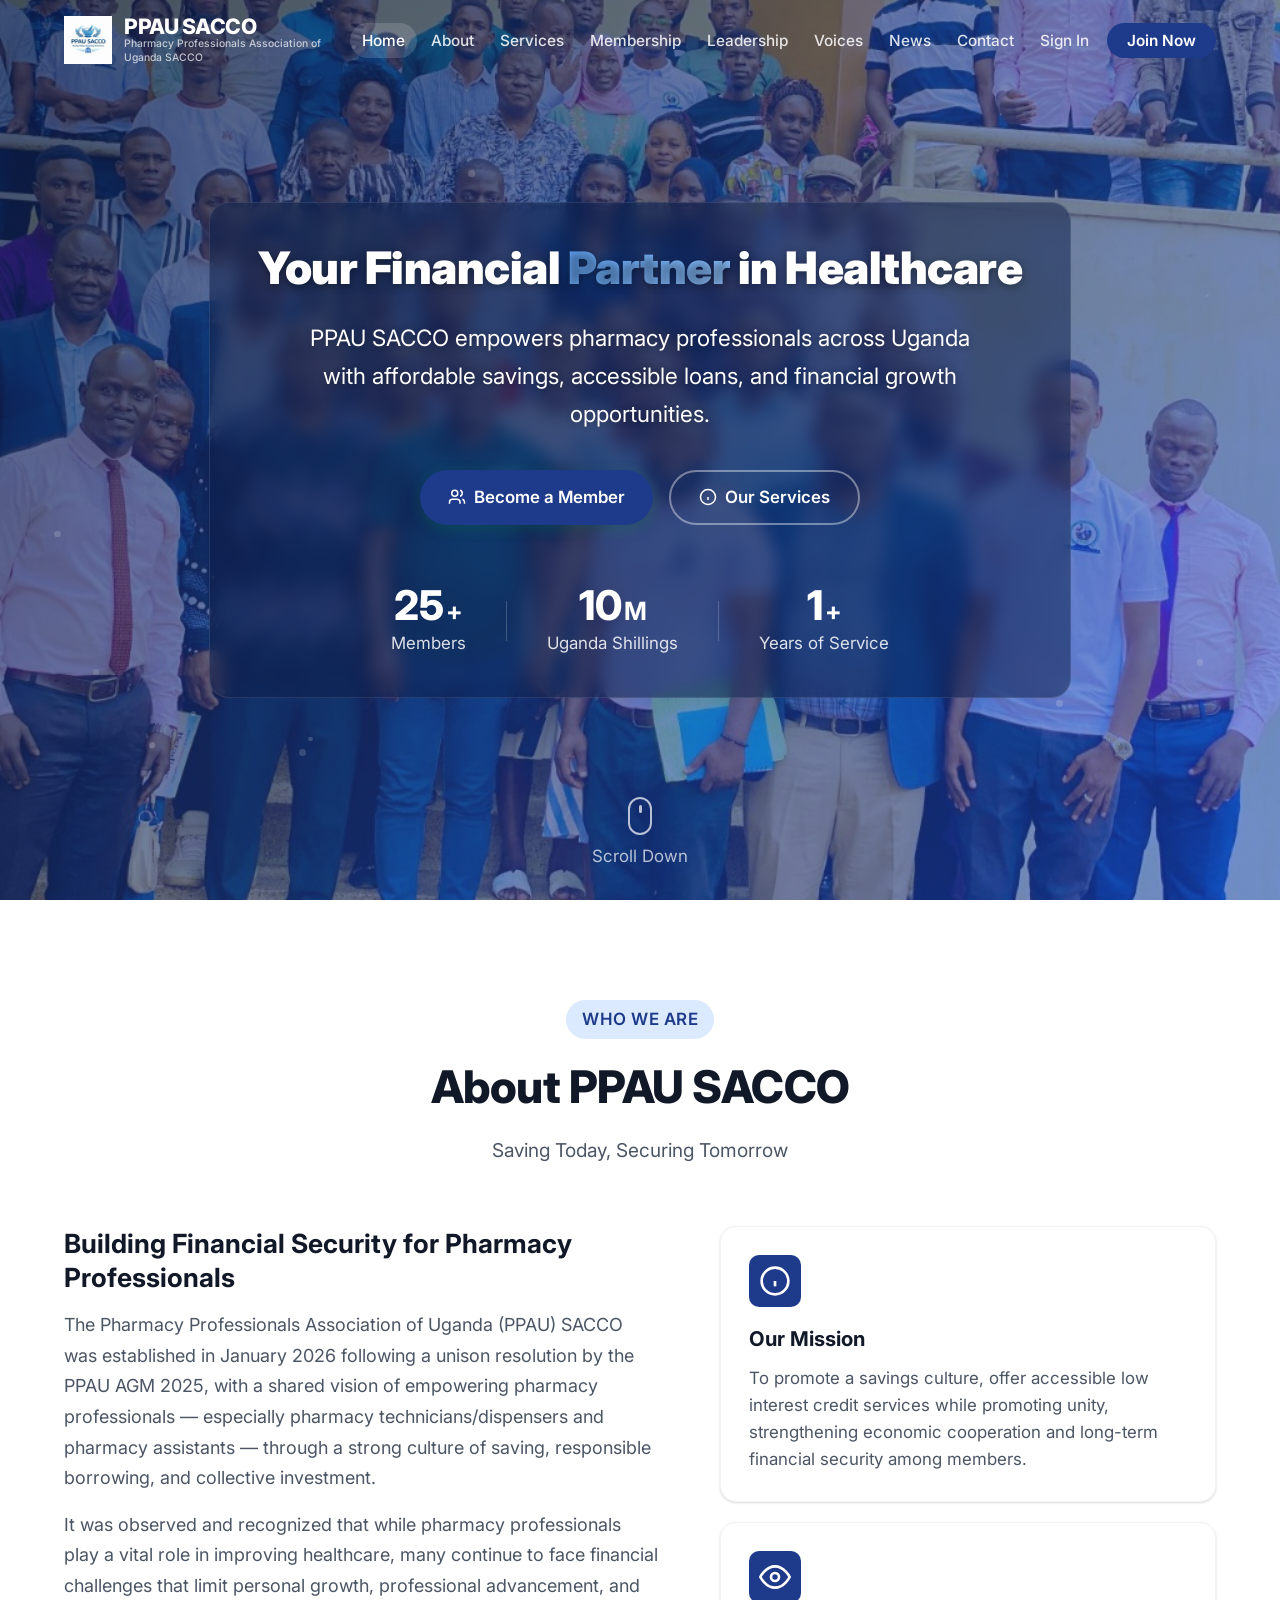
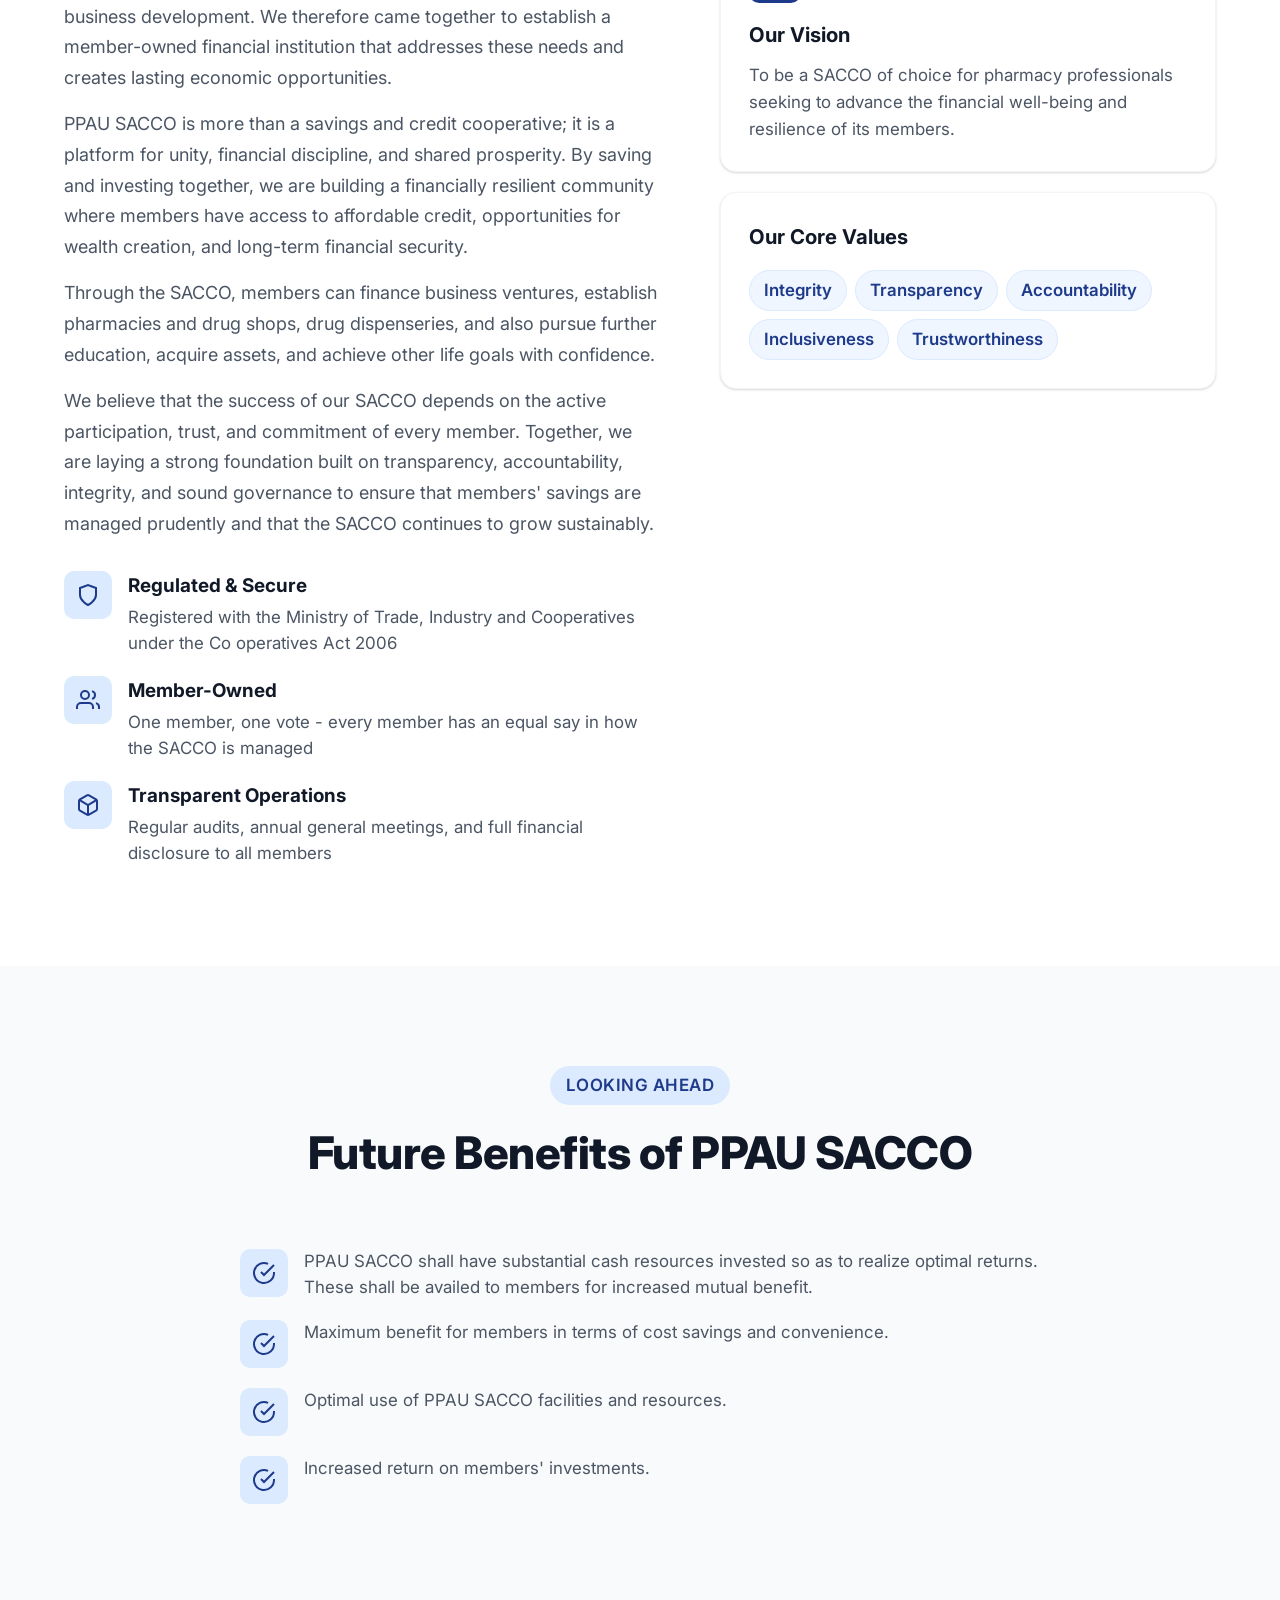
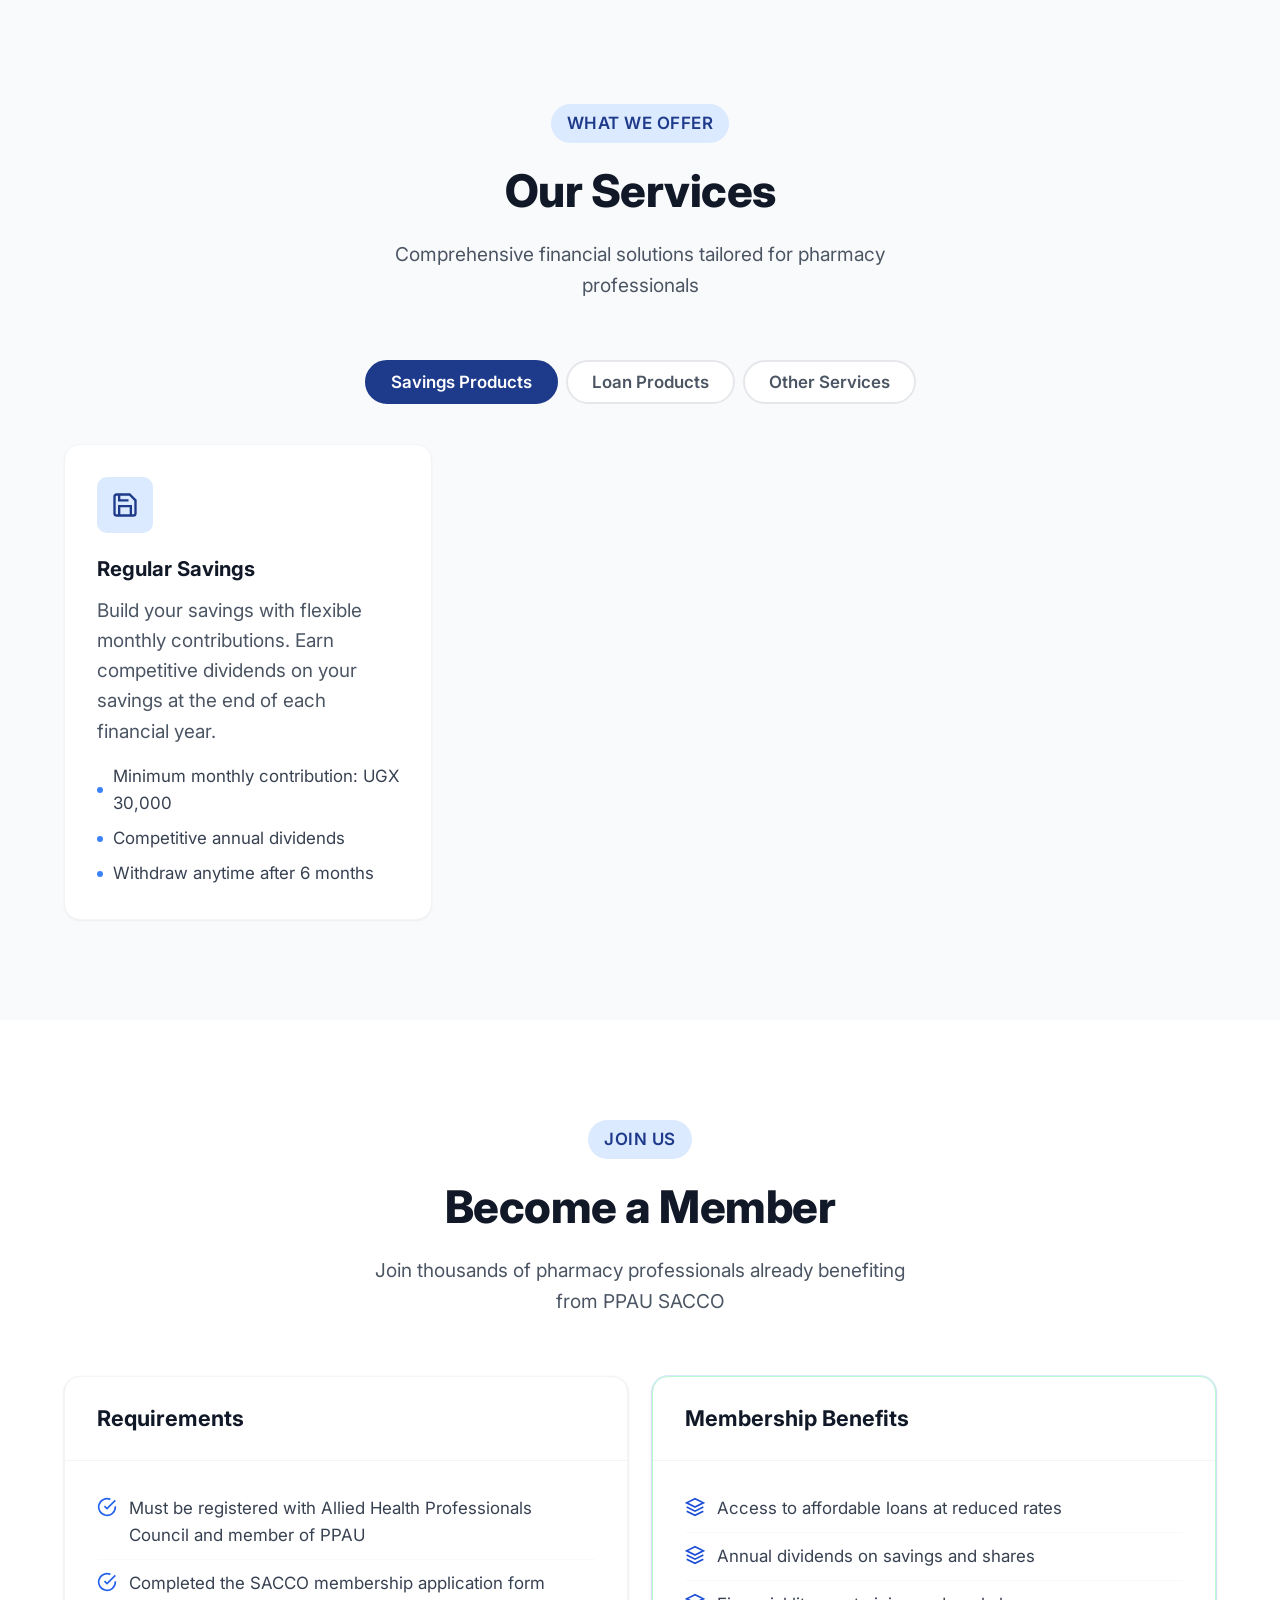
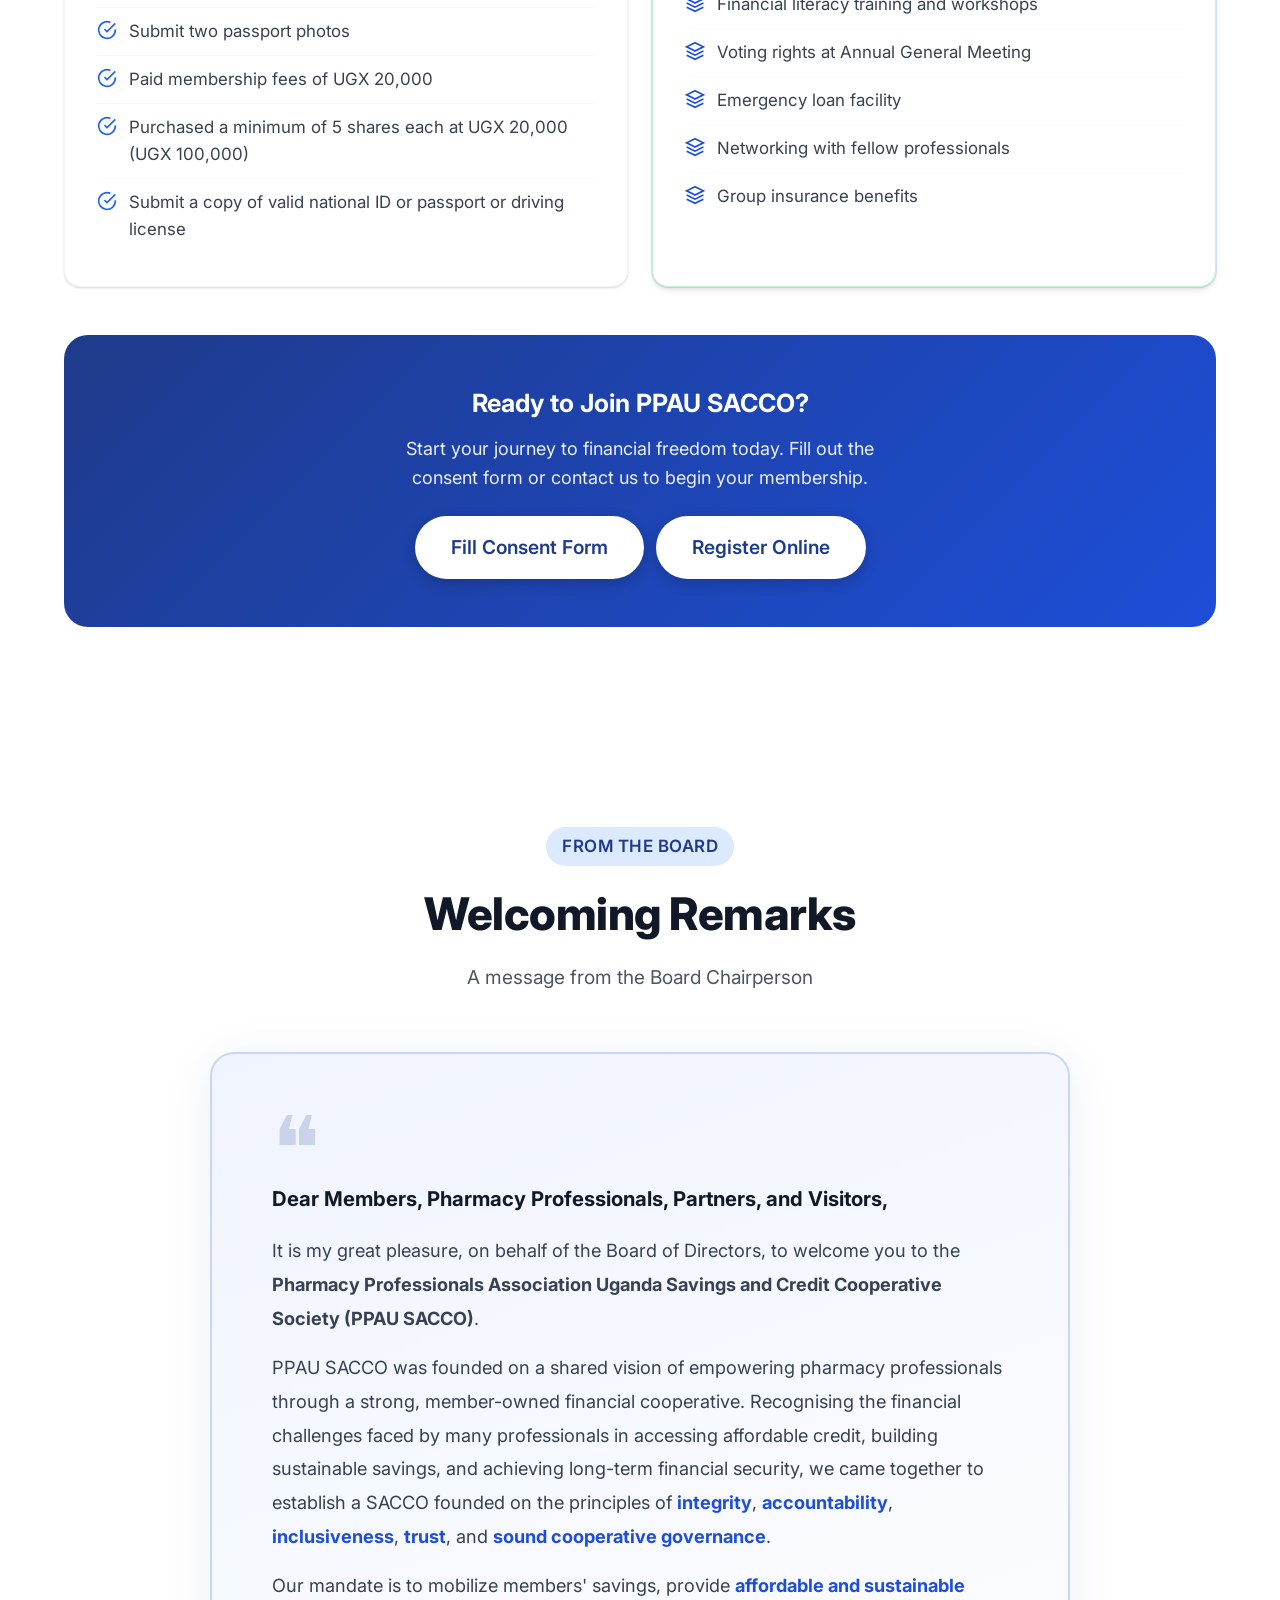
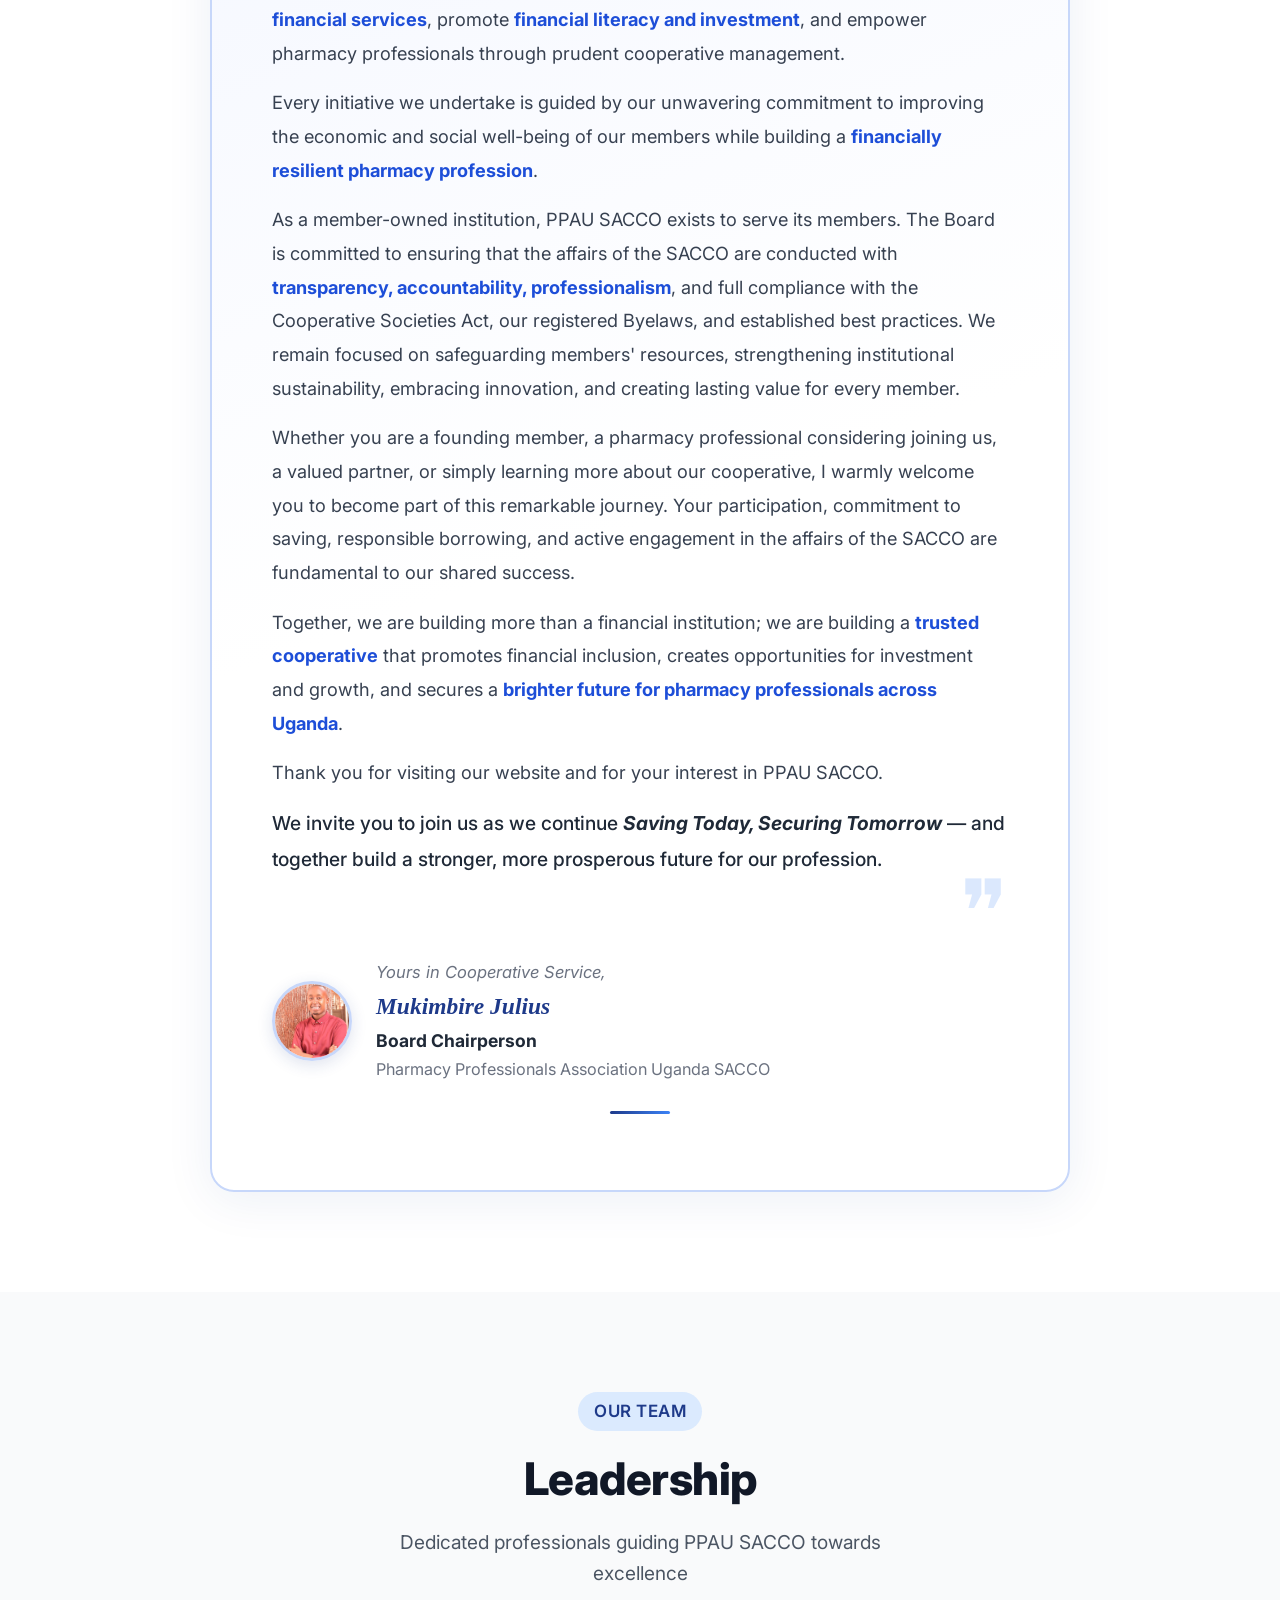
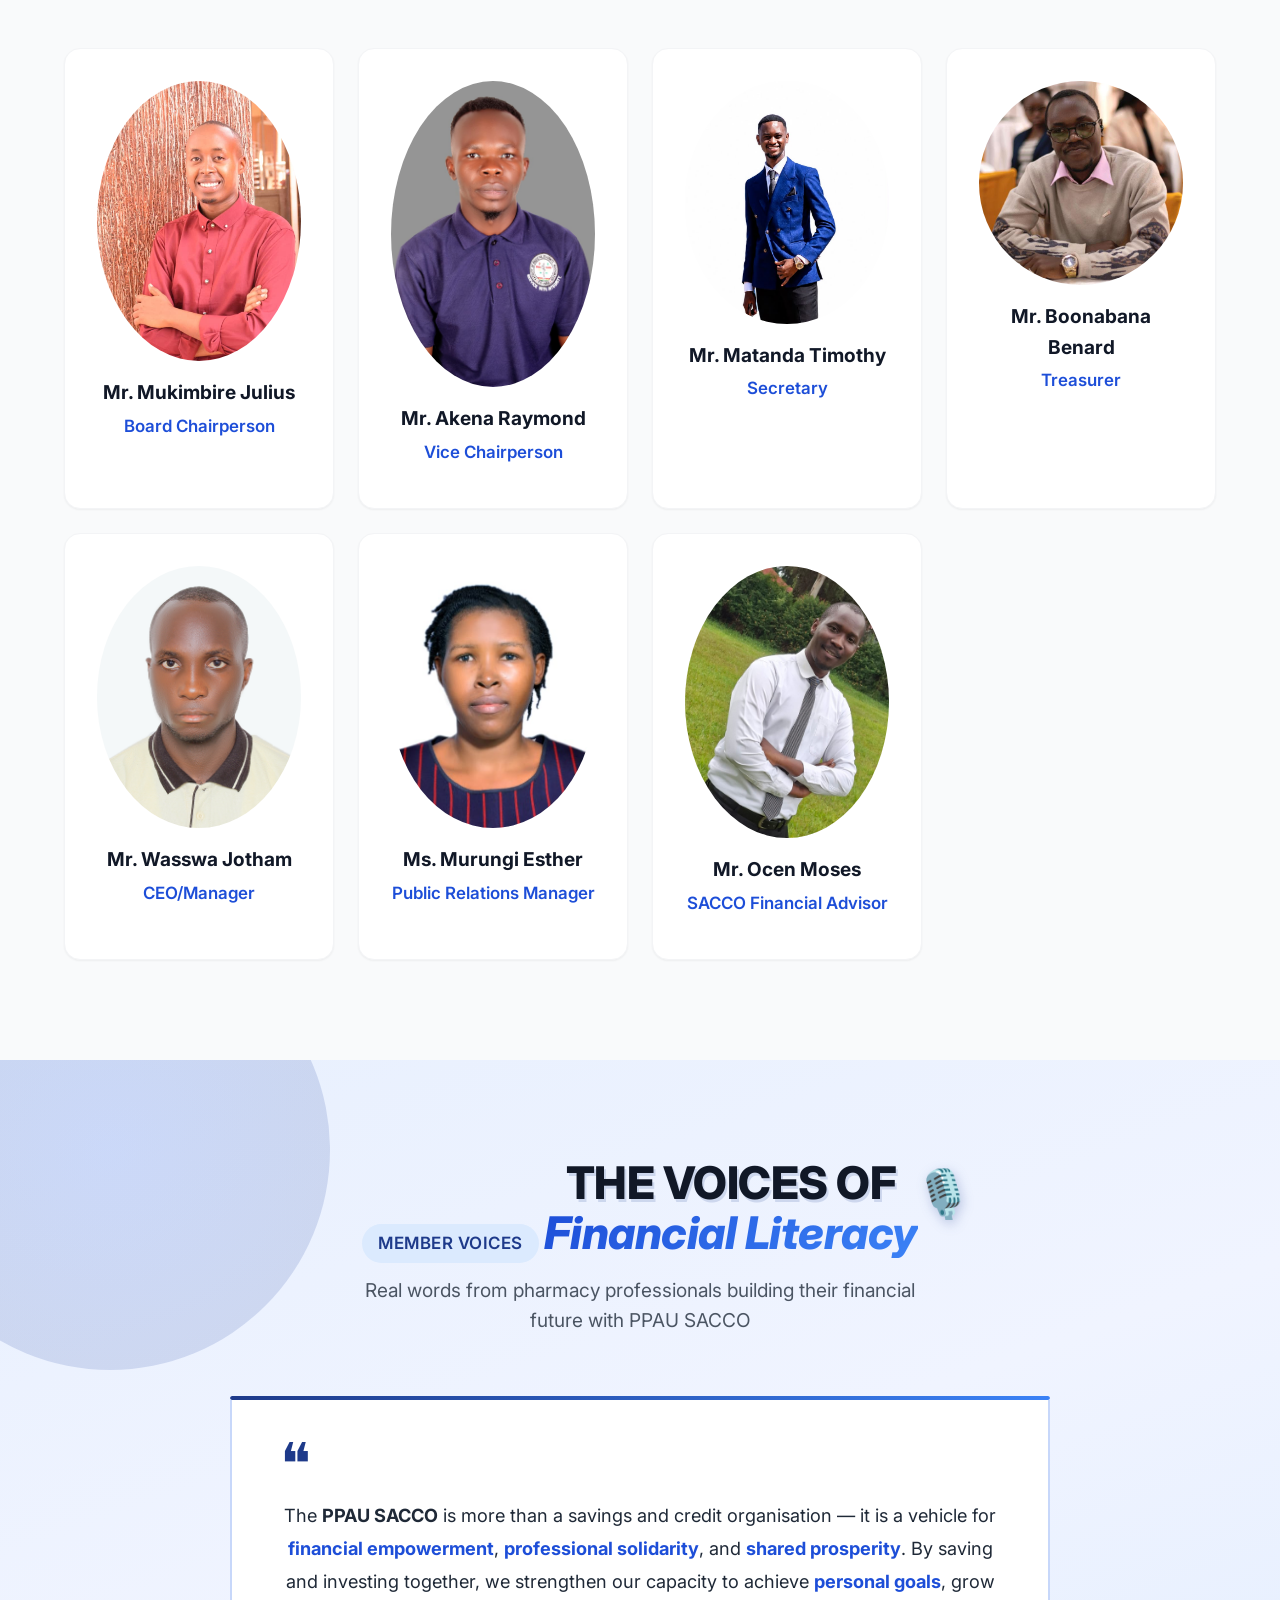
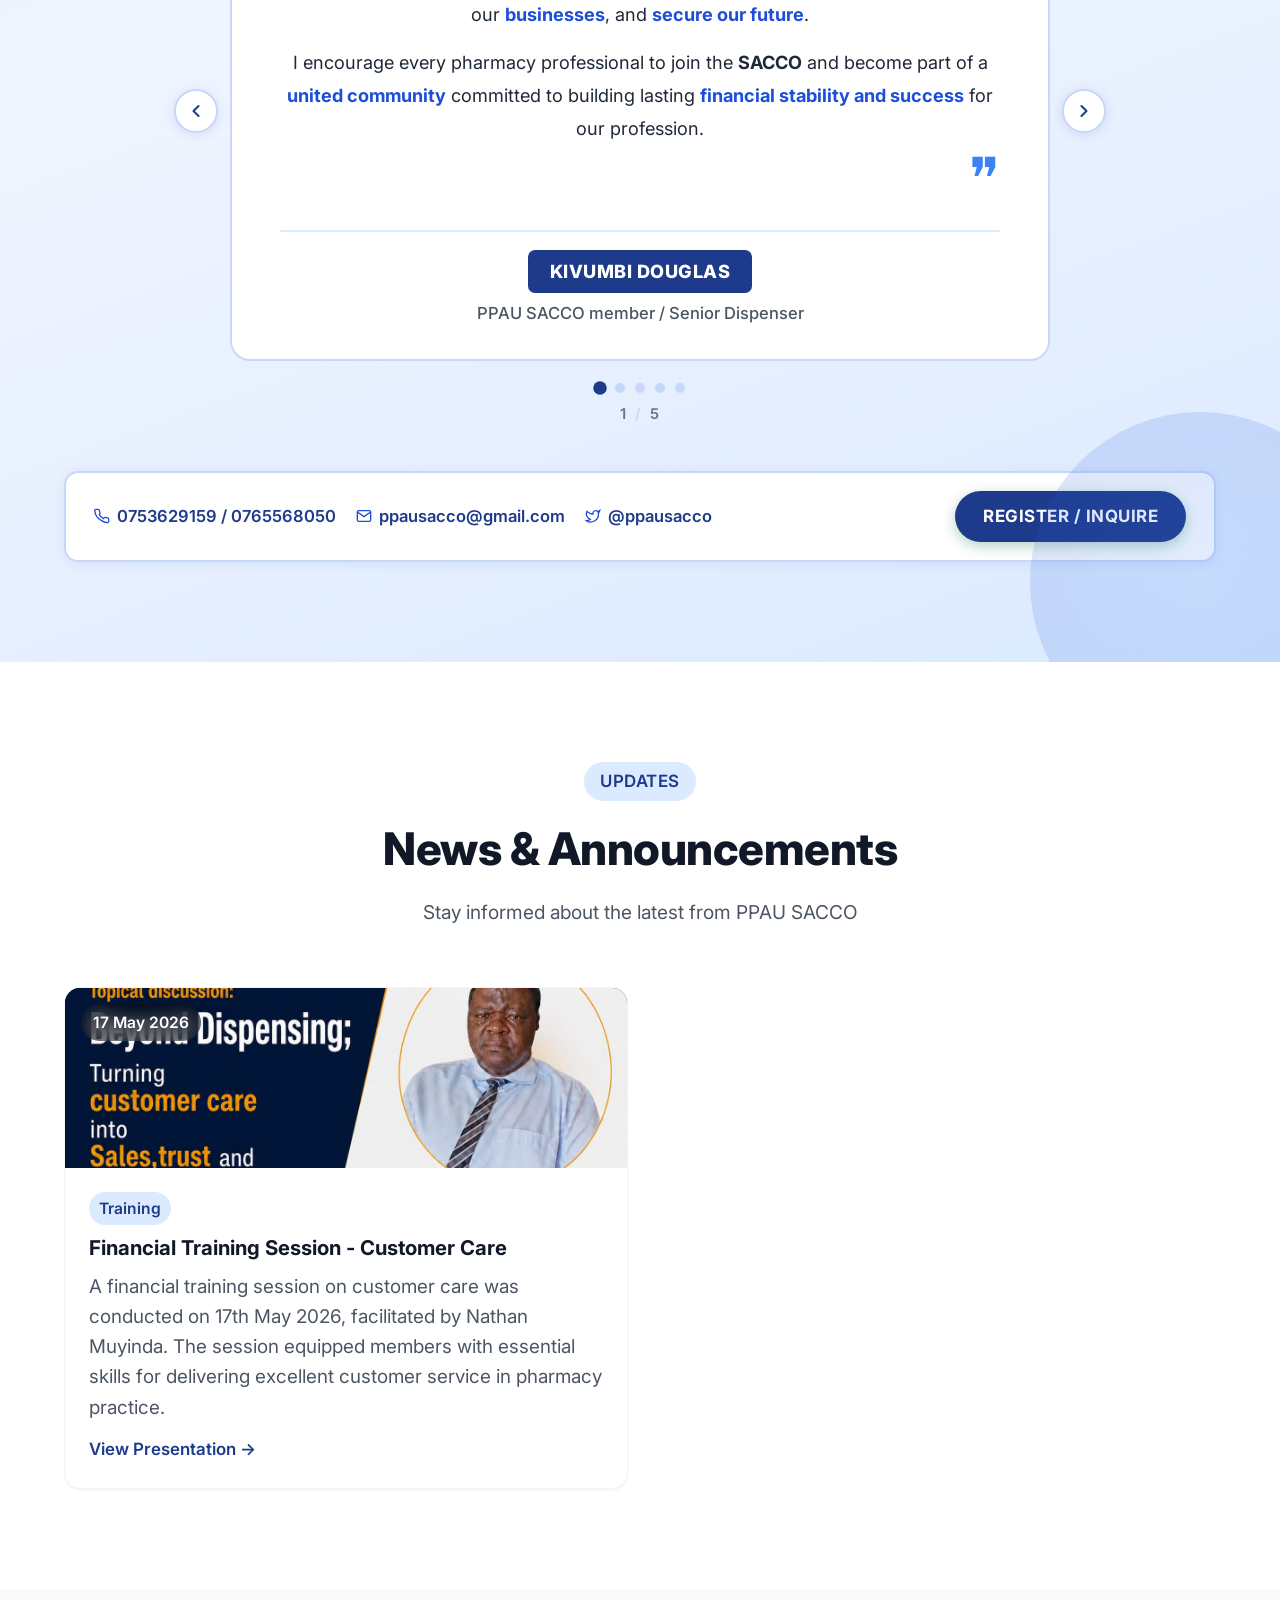
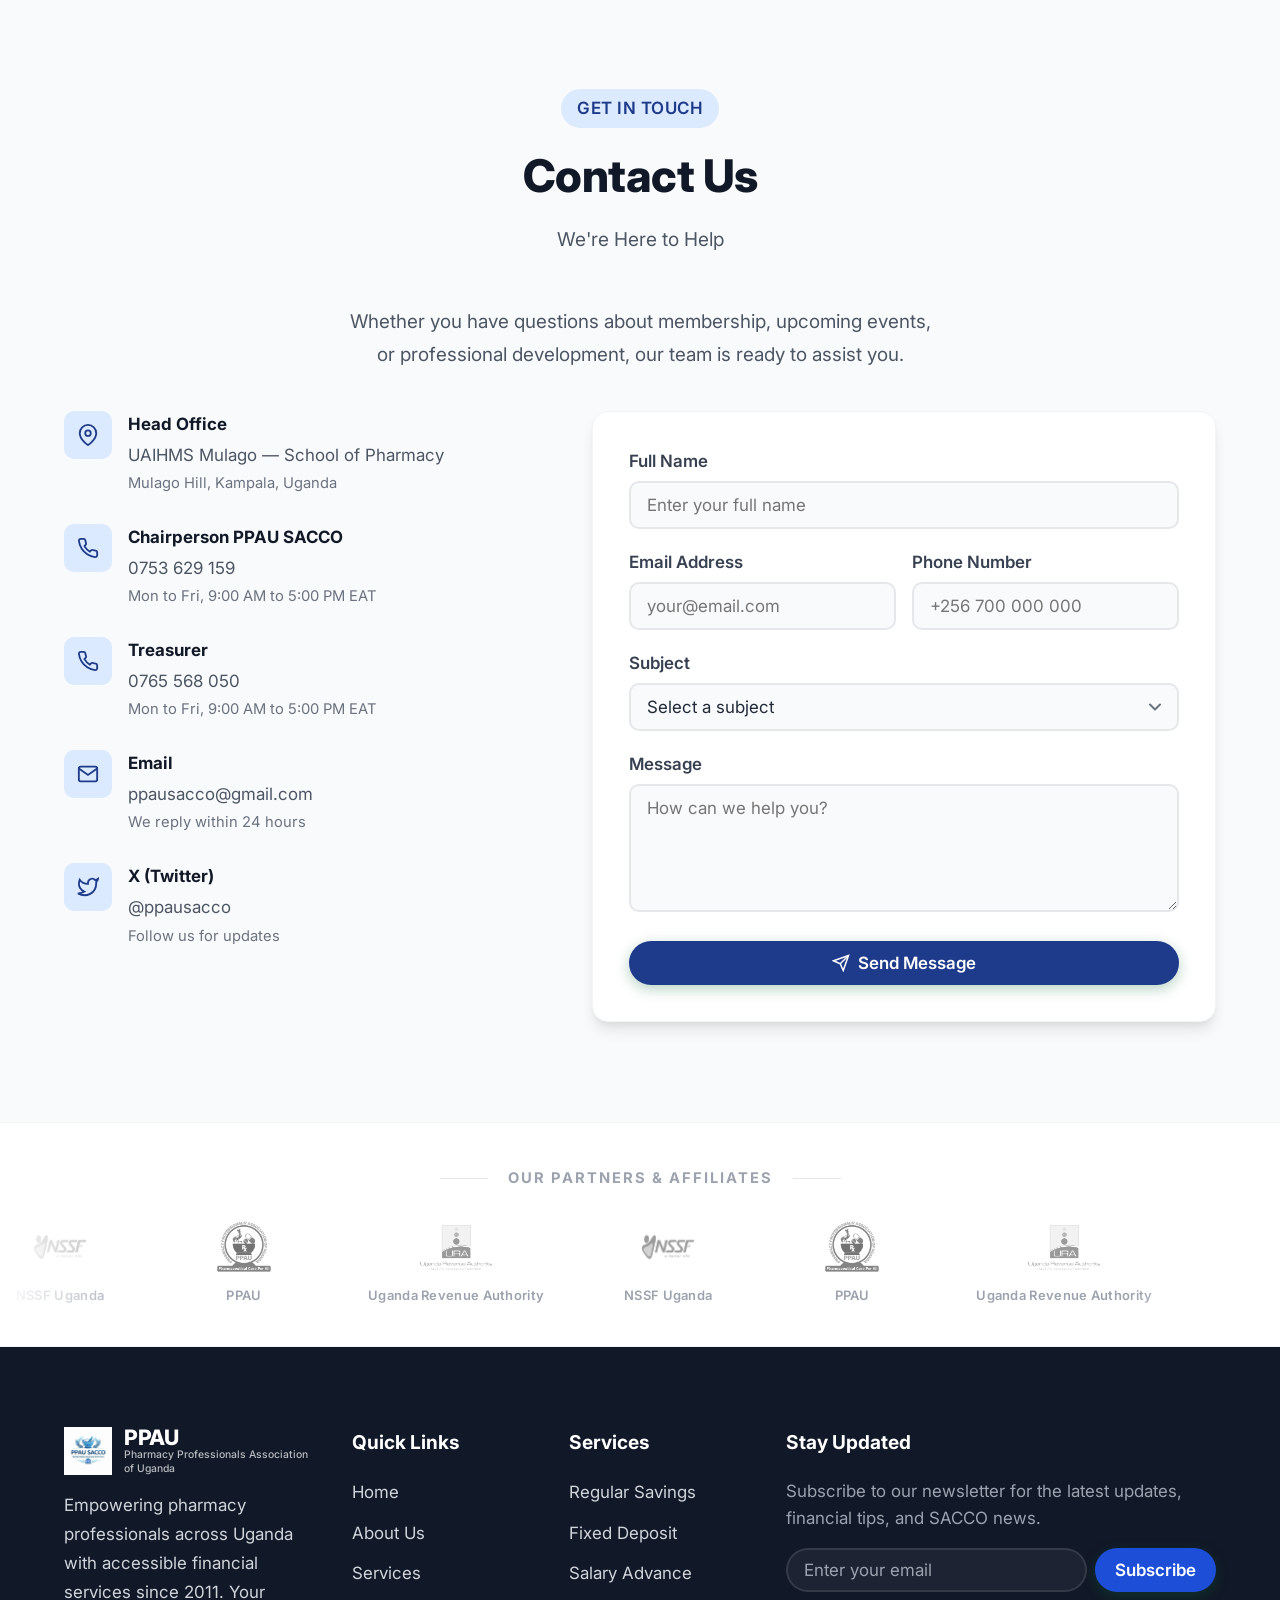
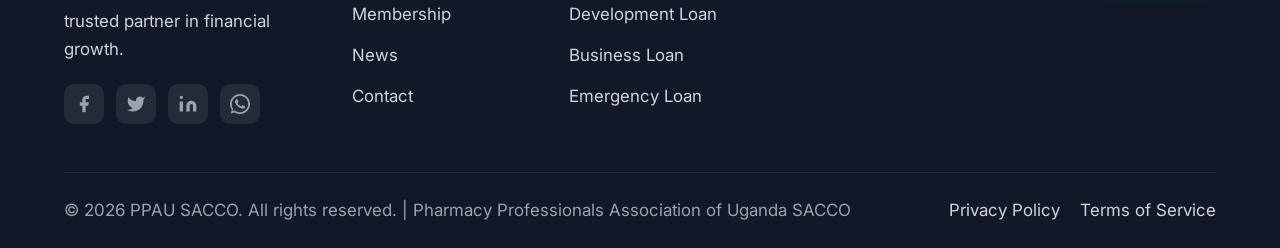
==== commit c6168a4f: "Add Vice Chairperson leadership photo" ====
--- a/index.html
+++ b/index.html
@@ -520,7 +520,7 @@
         </div>
         <div class="leader-card">
           <div class="leader-avatar">
-            <div class="avatar-placeholder">AR</div>
+            <img src="vice chairperson.jpeg" alt="Mr. Akena Raymond" style="width:100%;height:100%;object-fit:cover;border-radius:50%;" />
           </div>
           <h4>Mr. Akena Raymond</h4>
           <span class="leader-role">Vice Chairperson</span>
--- a/styles.css
+++ b/styles.css
@@ -3567,3 +3567,509 @@
   .partner-item img { height: 44px; }
   .partners-section { padding: 32px 0; }
 }
+
+/* ===== ADMIN PORTAL (standalone admin.html) ===== */
+
+.admin-header-actions {
+  display: flex;
+  align-items: center;
+  gap: 12px;
+  flex-shrink: 0;
+}
+
+/* Stats Grid */
+.admin-stats-grid {
+  display: grid;
+  grid-template-columns: repeat(4, 1fr);
+  gap: 16px;
+}
+
+.admin-stat-card {
+  background: var(--white);
+  border: 1px solid var(--gray-200);
+  border-radius: var(--radius-lg);
+  padding: 20px;
+  display: flex;
+  align-items: center;
+  gap: 16px;
+  box-shadow: var(--shadow-sm);
+  transition: var(--transition);
+}
+
+.admin-stat-card:hover {
+  transform: translateY(-2px);
+  box-shadow: var(--shadow-md);
+}
+
+.admin-stat-icon {
+  width: 48px;
+  height: 48px;
+  border-radius: var(--radius);
+  display: flex;
+  align-items: center;
+  justify-content: center;
+  flex-shrink: 0;
+}
+
+.stat-blue { background: var(--green-100); color: var(--green-800); }
+.stat-orange { background: var(--orange-100); color: var(--orange-700); }
+.stat-purple { background: var(--purple-100); color: var(--purple-700); }
+.stat-green { background: var(--blue-100); color: var(--blue-700); }
+
+.admin-stat-value {
+  display: block;
+  font-size: clamp(1.3rem, 1.5vw + 0.4rem, 1.8rem);
+  font-weight: 800;
+  color: var(--gray-900);
+  line-height: 1.2;
+}
+
+.admin-stat-label {
+  display: block;
+  font-size: clamp(0.75rem, 0.8vw + 0.25rem, 0.9rem);
+  color: var(--gray-500);
+  font-weight: 500;
+}
+
+/* Toolbar */
+.admin-toolbar-left {
+  display: flex;
+  align-items: center;
+  gap: 12px;
+  flex: 1;
+}
+
+.admin-search-box {
+  display: flex;
+  align-items: center;
+  gap: 8px;
+  background: var(--white);
+  border: 1px solid var(--gray-200);
+  border-radius: var(--radius);
+  padding: 8px 14px;
+  flex: 1;
+  max-width: 400px;
+  transition: var(--transition);
+}
+
+.admin-search-box:focus-within {
+  border-color: var(--green-500);
+  box-shadow: 0 0 0 3px rgba(37, 99, 235, 0.1);
+}
+
+.admin-search-box svg {
+  color: var(--gray-400);
+  flex-shrink: 0;
+}
+
+.admin-search-box input {
+  border: none;
+  outline: none;
+  background: none;
+  font-size: clamp(0.85rem, 0.9vw + 0.3rem, 0.95rem);
+  color: var(--gray-900);
+  width: 100%;
+}
+
+.admin-filter-group select {
+  padding: 8px 12px;
+  border: 1px solid var(--gray-200);
+  border-radius: var(--radius);
+  background: var(--white);
+  color: var(--gray-700);
+  font-size: clamp(0.8rem, 0.9vw + 0.3rem, 0.9rem);
+  cursor: pointer;
+  outline: none;
+  transition: var(--transition);
+}
+
+.admin-filter-group select:focus {
+  border-color: var(--green-500);
+}
+
+/* Tabs */
+.admin-tabs {
+  display: flex;
+  gap: 4px;
+  background: var(--white);
+  border: 1px solid var(--gray-200);
+  border-radius: var(--radius-lg);
+  padding: 6px;
+}
+
+.admin-tab {
+  display: flex;
+  align-items: center;
+  gap: 8px;
+  padding: 10px 18px;
+  border: none;
+  background: none;
+  border-radius: var(--radius);
+  font-size: clamp(0.82rem, 0.9vw + 0.3rem, 0.95rem);
+  font-weight: 500;
+  color: var(--gray-600);
+  cursor: pointer;
+  transition: var(--transition);
+}
+
+.admin-tab:hover {
+  background: var(--gray-50);
+  color: var(--gray-900);
+}
+
+.admin-tab.active {
+  background: var(--green-800);
+  color: var(--white);
+}
+
+.admin-tab-count {
+  display: inline-flex;
+  align-items: center;
+  justify-content: center;
+  min-width: 22px;
+  height: 22px;
+  padding: 0 6px;
+  border-radius: var(--radius-full);
+  background: rgba(255,255,255,0.2);
+  font-size: 0.75rem;
+  font-weight: 700;
+}
+
+.admin-tab:not(.active) .admin-tab-count {
+  background: var(--gray-100);
+  color: var(--gray-600);
+}
+
+/* Tab Content */
+.admin-tab-content {
+  display: none;
+}
+
+.admin-tab-content.active {
+  display: block;
+  animation: fadeInUp 0.3s ease;
+}
+
+/* Table */
+.admin-table-wrapper {
+  background: var(--white);
+  border: 1px solid var(--gray-200);
+  border-radius: var(--radius-lg);
+  overflow: hidden;
+  box-shadow: var(--shadow-sm);
+}
+
+.admin-table {
+  width: 100%;
+  border-collapse: collapse;
+}
+
+.admin-table th {
+  padding: 14px 16px;
+  text-align: left;
+  font-size: clamp(0.7rem, 0.75vw + 0.2rem, 0.8rem);
+  font-weight: 600;
+  color: var(--gray-500);
+  text-transform: uppercase;
+  letter-spacing: 0.5px;
+  background: var(--gray-50);
+  border-bottom: 1px solid var(--gray-200);
+  white-space: nowrap;
+}
+
+.admin-table td {
+  padding: 14px 16px;
+  font-size: clamp(0.82rem, 0.9vw + 0.3rem, 0.95rem);
+  color: var(--gray-700);
+  border-bottom: 1px solid var(--gray-100);
+  vertical-align: middle;
+}
+
+.admin-table tbody tr:hover {
+  background: var(--gray-50);
+}
+
+.admin-empty-cell {
+  text-align: center;
+  color: var(--gray-500);
+  padding: 40px 16px !important;
+}
+
+.admin-actions-cell {
+  white-space: nowrap;
+}
+
+/* Status Pills */
+.admin-status-pill {
+  display: inline-block;
+  padding: 4px 10px;
+  border-radius: var(--radius-full);
+  font-size: clamp(0.68rem, 0.7vw + 0.2rem, 0.8rem);
+  font-weight: 600;
+  white-space: nowrap;
+}
+
+.admin-status-pill.status-active,
+.admin-status-pill.approved {
+  background: var(--green-100);
+  color: var(--green-800);
+}
+
+.admin-status-pill.status-pending {
+  background: var(--orange-100);
+  color: var(--orange-700);
+}
+
+.admin-status-pill.status-rejected,
+.admin-status-pill.rejected {
+  background: #fee2e2;
+  color: #dc2626;
+}
+
+/* Button Sizes */
+.btn-xs {
+  padding: 5px 12px;
+  font-size: clamp(0.72rem, 0.75vw + 0.2rem, 0.82rem);
+}
+
+.btn-danger {
+  background: #dc2626;
+  color: var(--white);
+  border: none;
+  border-radius: var(--radius);
+  cursor: pointer;
+  font-weight: 600;
+  transition: var(--transition);
+}
+
+.btn-danger:hover {
+  background: #b91c1c;
+}
+
+/* Member Detail Modal */
+.admin-modal-overlay {
+  position: fixed;
+  inset: 0;
+  background: rgba(0,0,0,0.5);
+  z-index: 1000;
+  display: flex;
+  align-items: center;
+  justify-content: center;
+  padding: 24px;
+  animation: fadeIn 0.2s ease;
+}
+
+.admin-modal {
+  background: var(--white);
+  border-radius: var(--radius-xl);
+  width: 100%;
+  max-width: 800px;
+  max-height: 85vh;
+  overflow-y: auto;
+  box-shadow: 0 20px 60px rgba(0,0,0,0.15);
+  animation: fadeInUp 0.3s ease;
+}
+
+.admin-modal-header {
+  display: flex;
+  align-items: center;
+  justify-content: space-between;
+  padding: 20px 24px;
+  border-bottom: 1px solid var(--gray-200);
+}
+
+.admin-modal-header h3 {
+  font-size: clamp(1rem, 1.2vw + 0.4rem, 1.3rem);
+  font-weight: 700;
+  color: var(--gray-900);
+}
+
+.admin-modal-close {
+  width: 36px;
+  height: 36px;
+  border: none;
+  background: var(--gray-100);
+  border-radius: var(--radius-full);
+  font-size: 1.3rem;
+  color: var(--gray-600);
+  cursor: pointer;
+  display: flex;
+  align-items: center;
+  justify-content: center;
+  transition: var(--transition);
+}
+
+.admin-modal-close:hover {
+  background: var(--gray-200);
+  color: var(--gray-900);
+}
+
+.admin-modal-body {
+  padding: 24px;
+}
+
+.admin-modal-footer {
+  display: flex;
+  gap: 10px;
+  padding: 16px 24px;
+  border-top: 1px solid var(--gray-200);
+  justify-content: flex-end;
+}
+
+/* Modal Member Grid */
+.modal-member-grid {
+  display: grid;
+  grid-template-columns: repeat(2, 1fr);
+  gap: 24px;
+}
+
+.modal-detail-group h4 {
+  font-size: clamp(0.82rem, 0.9vw + 0.3rem, 0.95rem);
+  font-weight: 700;
+  color: var(--green-800);
+  margin-bottom: 12px;
+  padding-bottom: 8px;
+  border-bottom: 2px solid var(--green-100);
+}
+
+.modal-detail-row {
+  display: flex;
+  justify-content: space-between;
+  padding: 6px 0;
+  font-size: clamp(0.8rem, 0.85vw + 0.25rem, 0.9rem);
+  border-bottom: 1px solid var(--gray-50);
+}
+
+.modal-detail-row span:first-child {
+  color: var(--gray-500);
+}
+
+.modal-detail-row strong,
+.modal-detail-row span:last-child {
+  color: var(--gray-900);
+  text-align: right;
+}
+
+.modal-payments-section {
+  margin-top: 24px;
+  padding-top: 20px;
+  border-top: 1px solid var(--gray-200);
+}
+
+.modal-payments-section h4 {
+  font-size: clamp(0.85rem, 0.9vw + 0.3rem, 1rem);
+  font-weight: 700;
+  color: var(--gray-900);
+  margin-bottom: 12px;
+}
+
+.modal-payments-table td,
+.modal-payments-table th {
+  padding: 10px 12px;
+  font-size: clamp(0.75rem, 0.8vw + 0.25rem, 0.85rem);
+}
+
+/* Toast Notification */
+.admin-toast {
+  position: fixed;
+  bottom: 24px;
+  right: 24px;
+  z-index: 2000;
+  padding: 14px 20px;
+  border-radius: var(--radius);
+  background: var(--gray-900);
+  color: var(--white);
+  font-size: clamp(0.85rem, 0.9vw + 0.3rem, 0.95rem);
+  font-weight: 500;
+  box-shadow: 0 8px 30px rgba(0,0,0,0.2);
+  opacity: 0;
+  transform: translateY(16px);
+  transition: all 0.3s ease;
+  pointer-events: none;
+}
+
+.admin-toast.show {
+  opacity: 1;
+  transform: translateY(0);
+  pointer-events: auto;
+}
+
+.admin-toast.toast-success {
+  background: #059669;
+}
+
+.admin-toast.toast-error {
+  background: #dc2626;
+}
+
+.admin-toast.toast-info {
+  background: var(--green-800);
+}
+
+/* Animations */
+@keyframes fadeIn {
+  from { opacity: 0; }
+  to { opacity: 1; }
+}
+
+@keyframes fadeInUp {
+  from { opacity: 0; transform: translateY(16px); }
+  to { opacity: 1; transform: translateY(0); }
+}
+
+/* Responsive — Admin Portal */
+@media (max-width: 1024px) {
+  .admin-stats-grid {
+    grid-template-columns: repeat(2, 1fr);
+  }
+  .modal-member-grid {
+    grid-template-columns: 1fr;
+  }
+}
+
+@media (max-width: 768px) {
+  .admin-stats-grid {
+    grid-template-columns: 1fr 1fr;
+    gap: 12px;
+  }
+  .admin-toolbar {
+    flex-direction: column;
+    gap: 12px;
+  }
+  .admin-toolbar-left {
+    flex-direction: column;
+    width: 100%;
+  }
+  .admin-search-box {
+    max-width: 100%;
+  }
+  .admin-tabs {
+    overflow-x: auto;
+  }
+  .admin-table-wrapper {
+    overflow-x: auto;
+  }
+  .admin-table {
+    min-width: 600px;
+  }
+  .admin-header-actions {
+    flex-direction: column;
+    align-items: flex-start;
+  }
+}
+
+@media (max-width: 480px) {
+  .admin-stats-grid {
+    grid-template-columns: 1fr;
+  }
+  .admin-stat-card {
+    padding: 16px;
+  }
+  .admin-modal {
+    max-height: 95vh;
+    margin: 12px;
+  }
+  .admin-modal-body {
+    padding: 16px;
+  }
+}
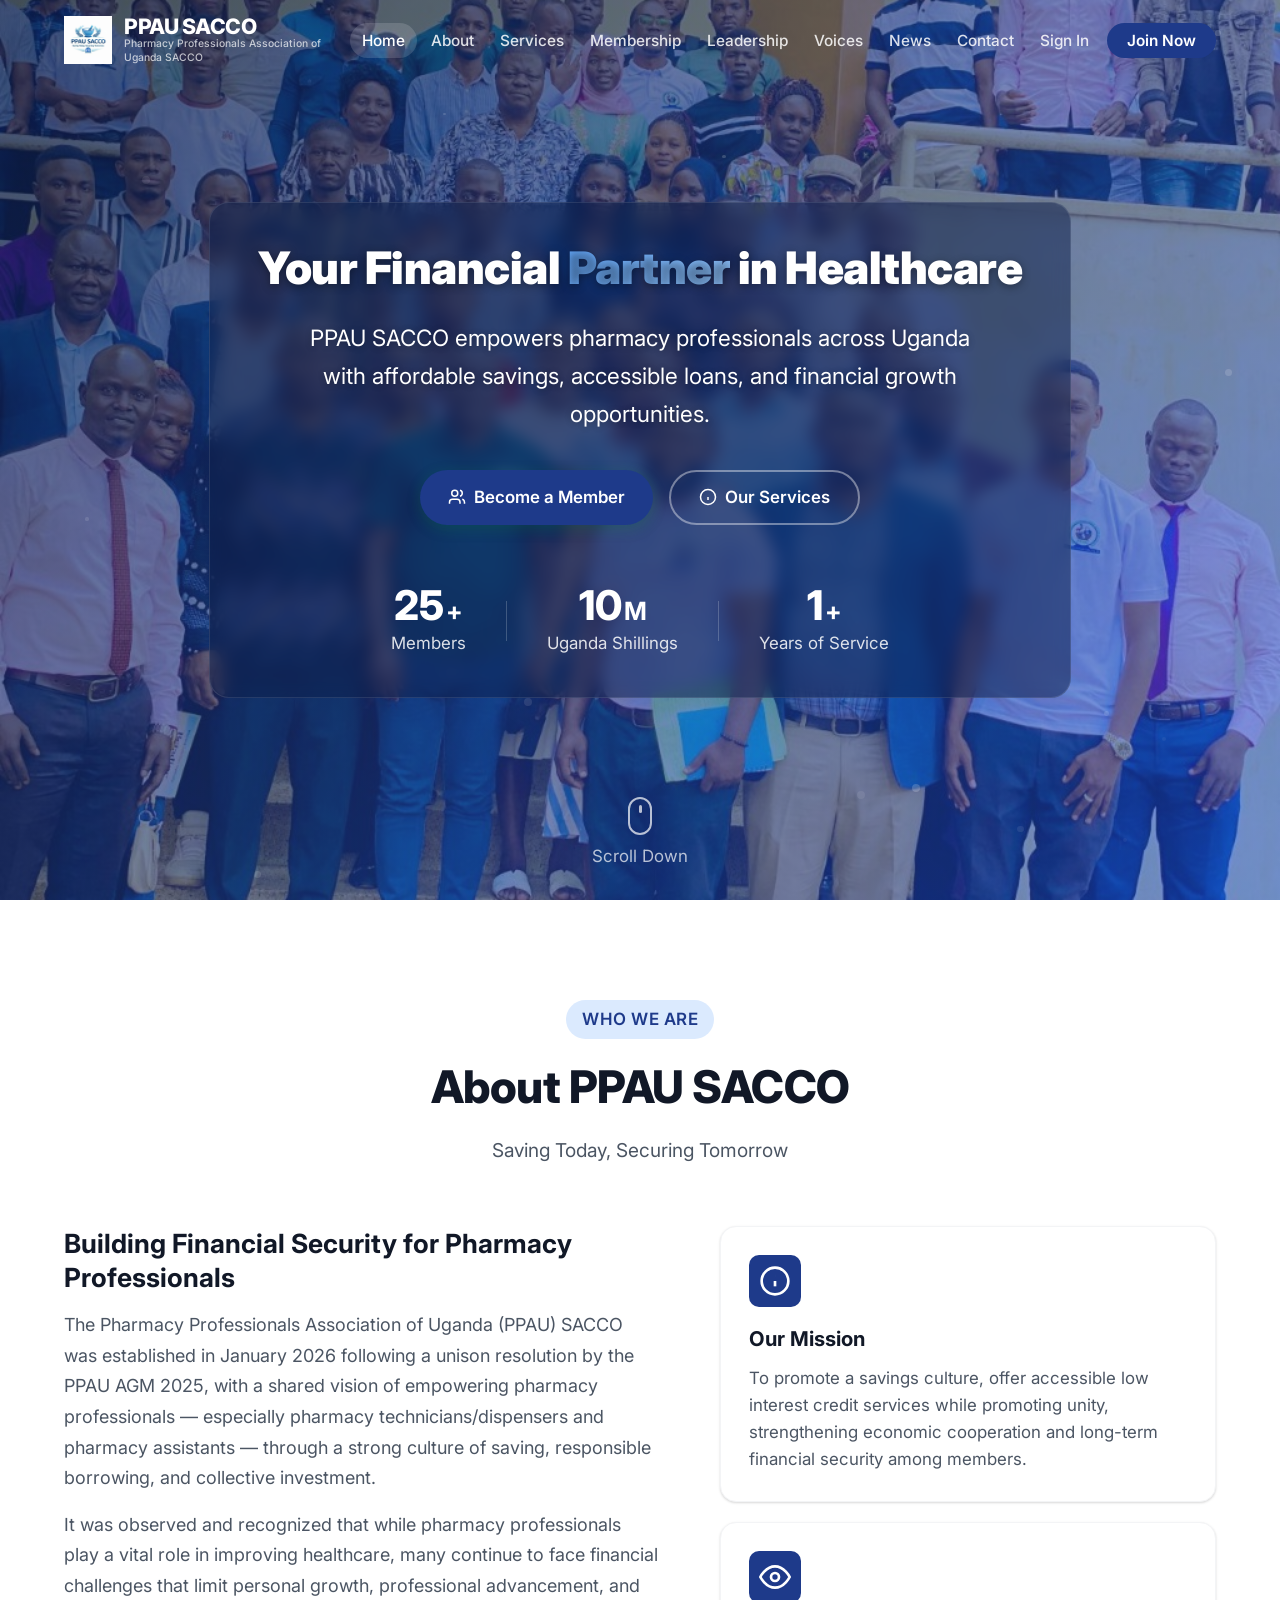
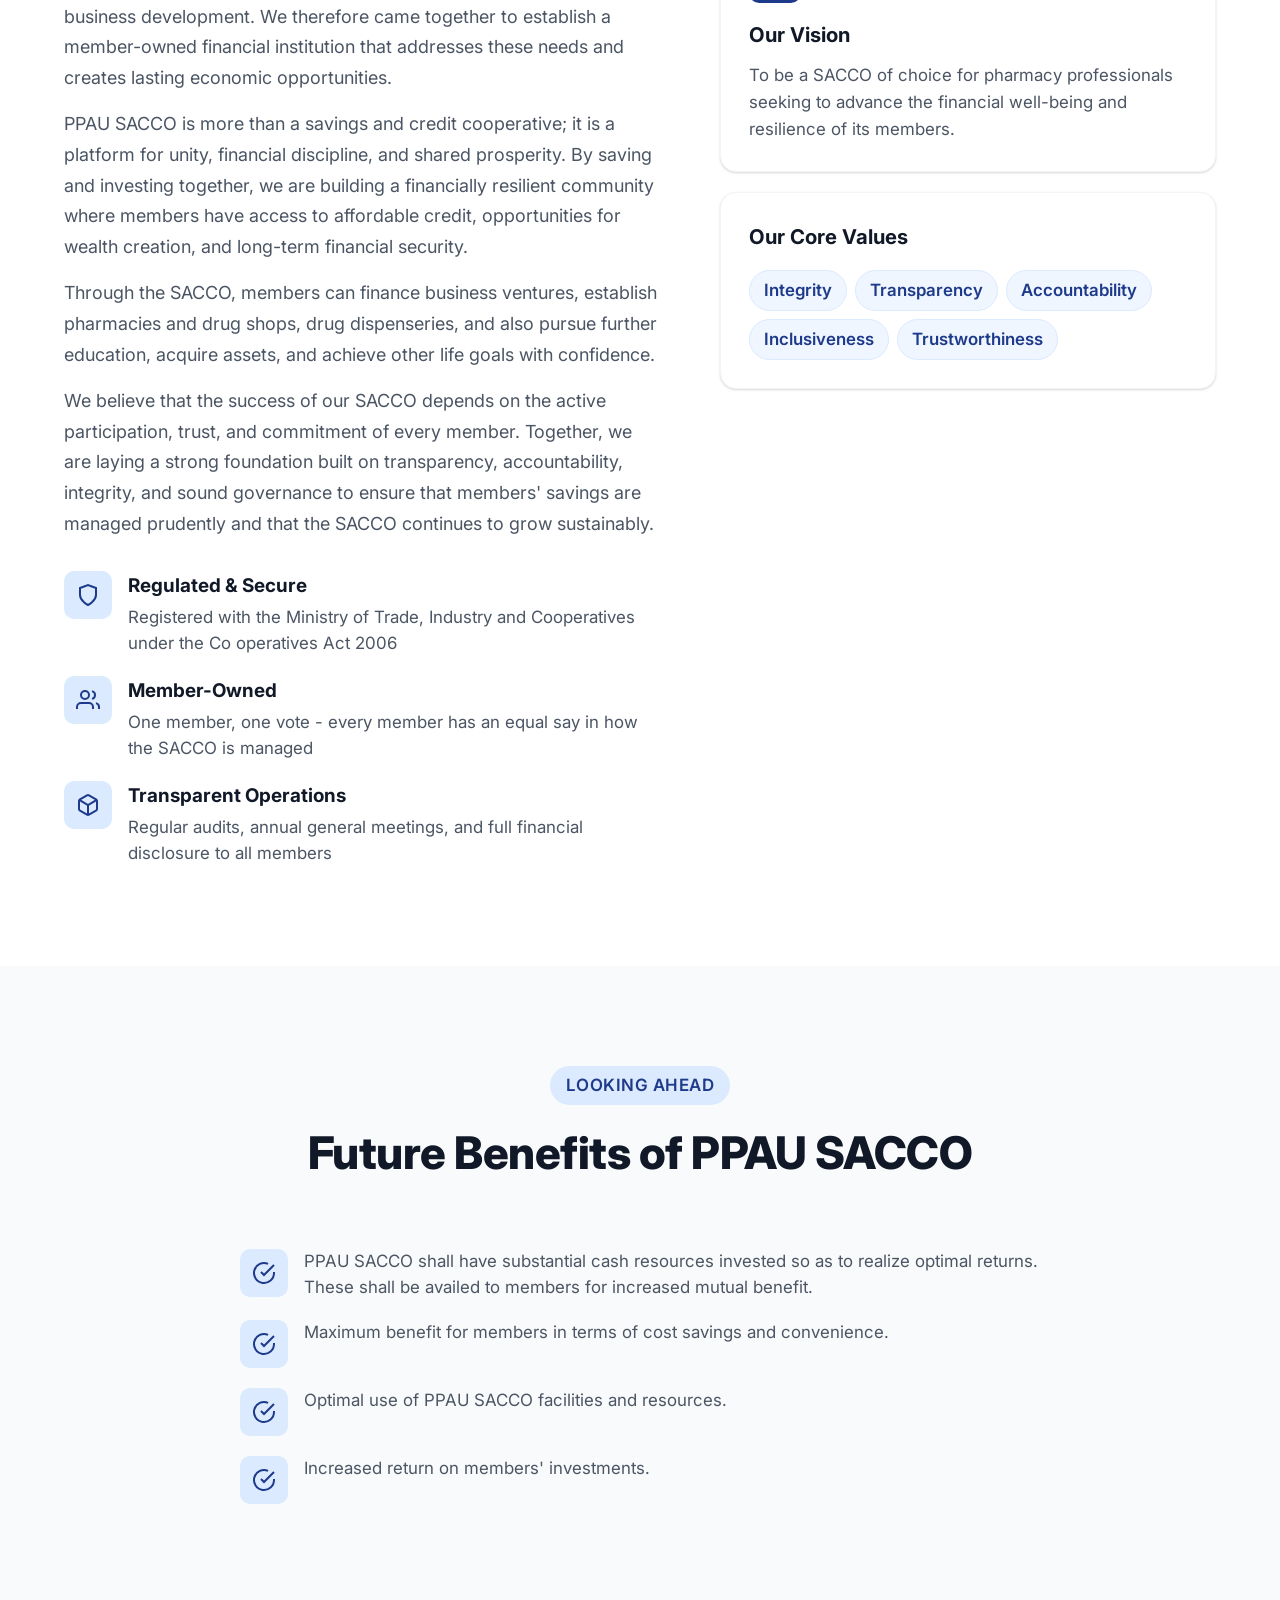
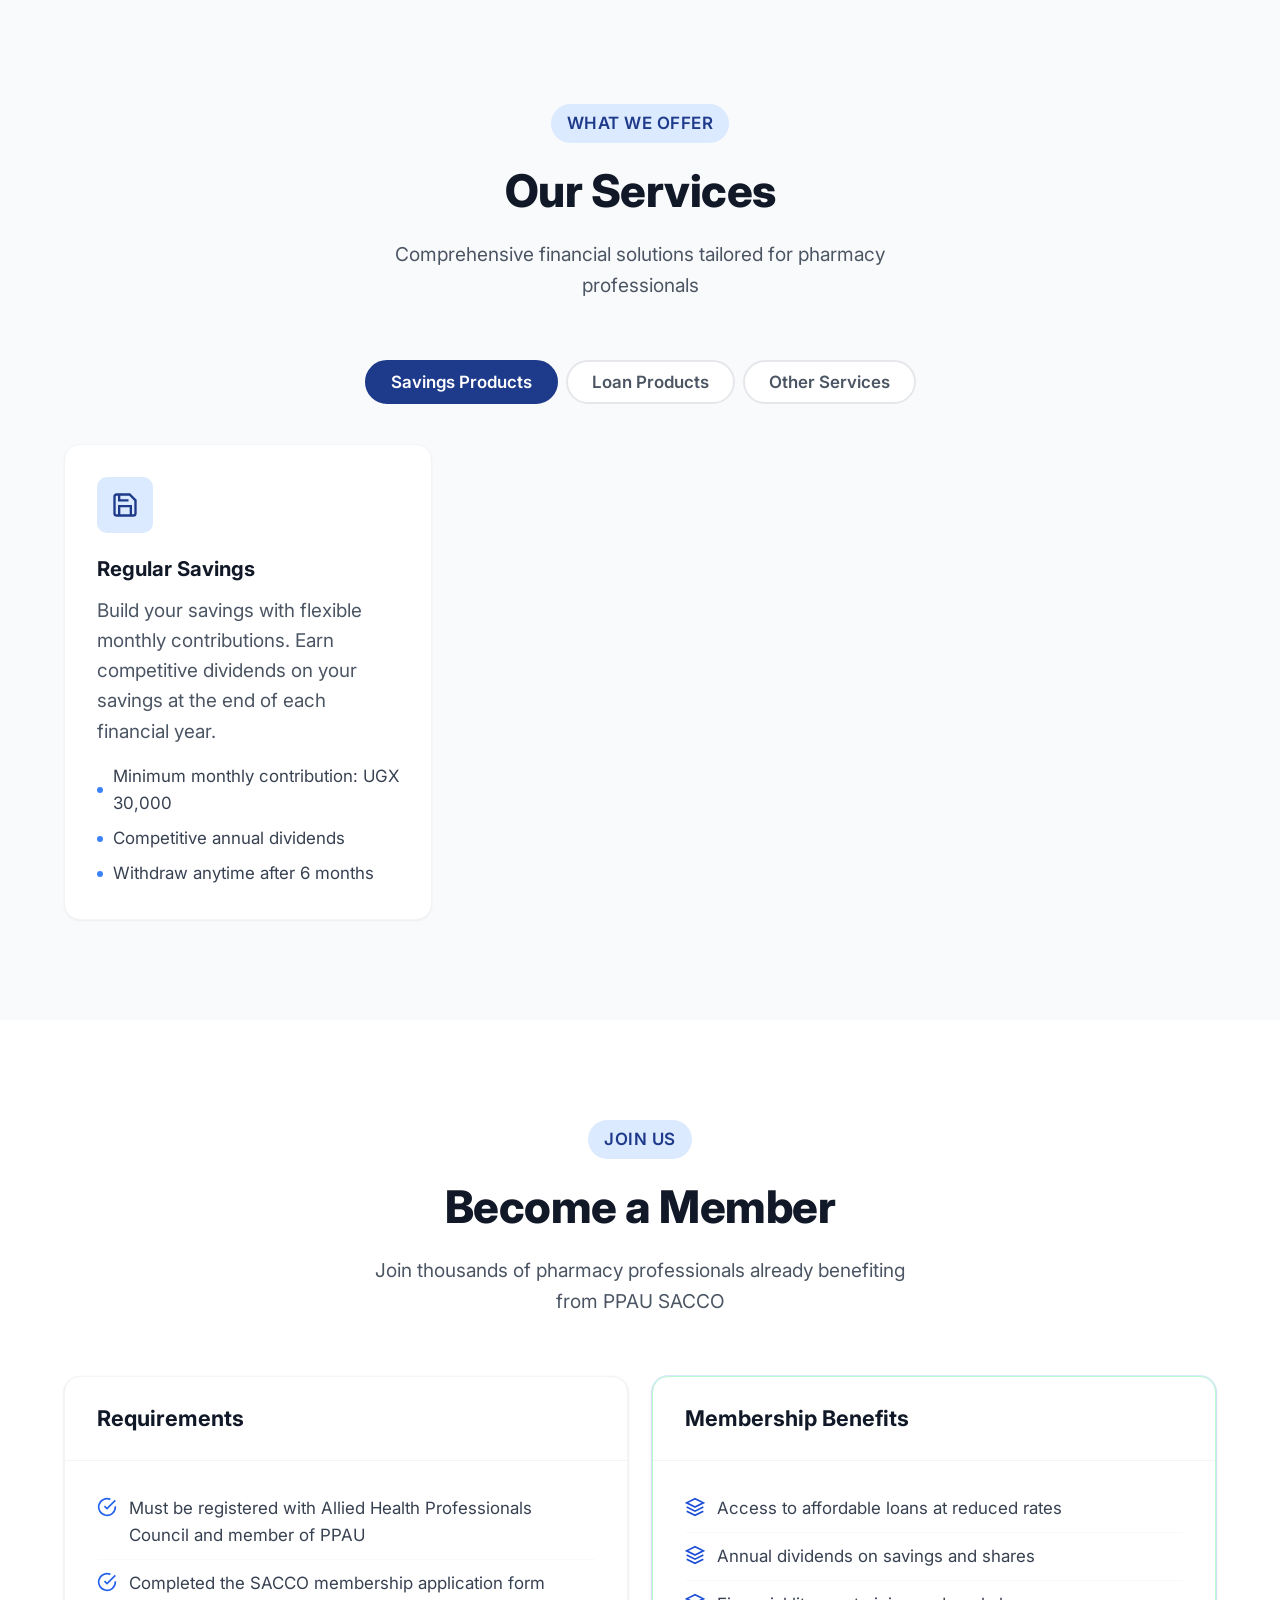
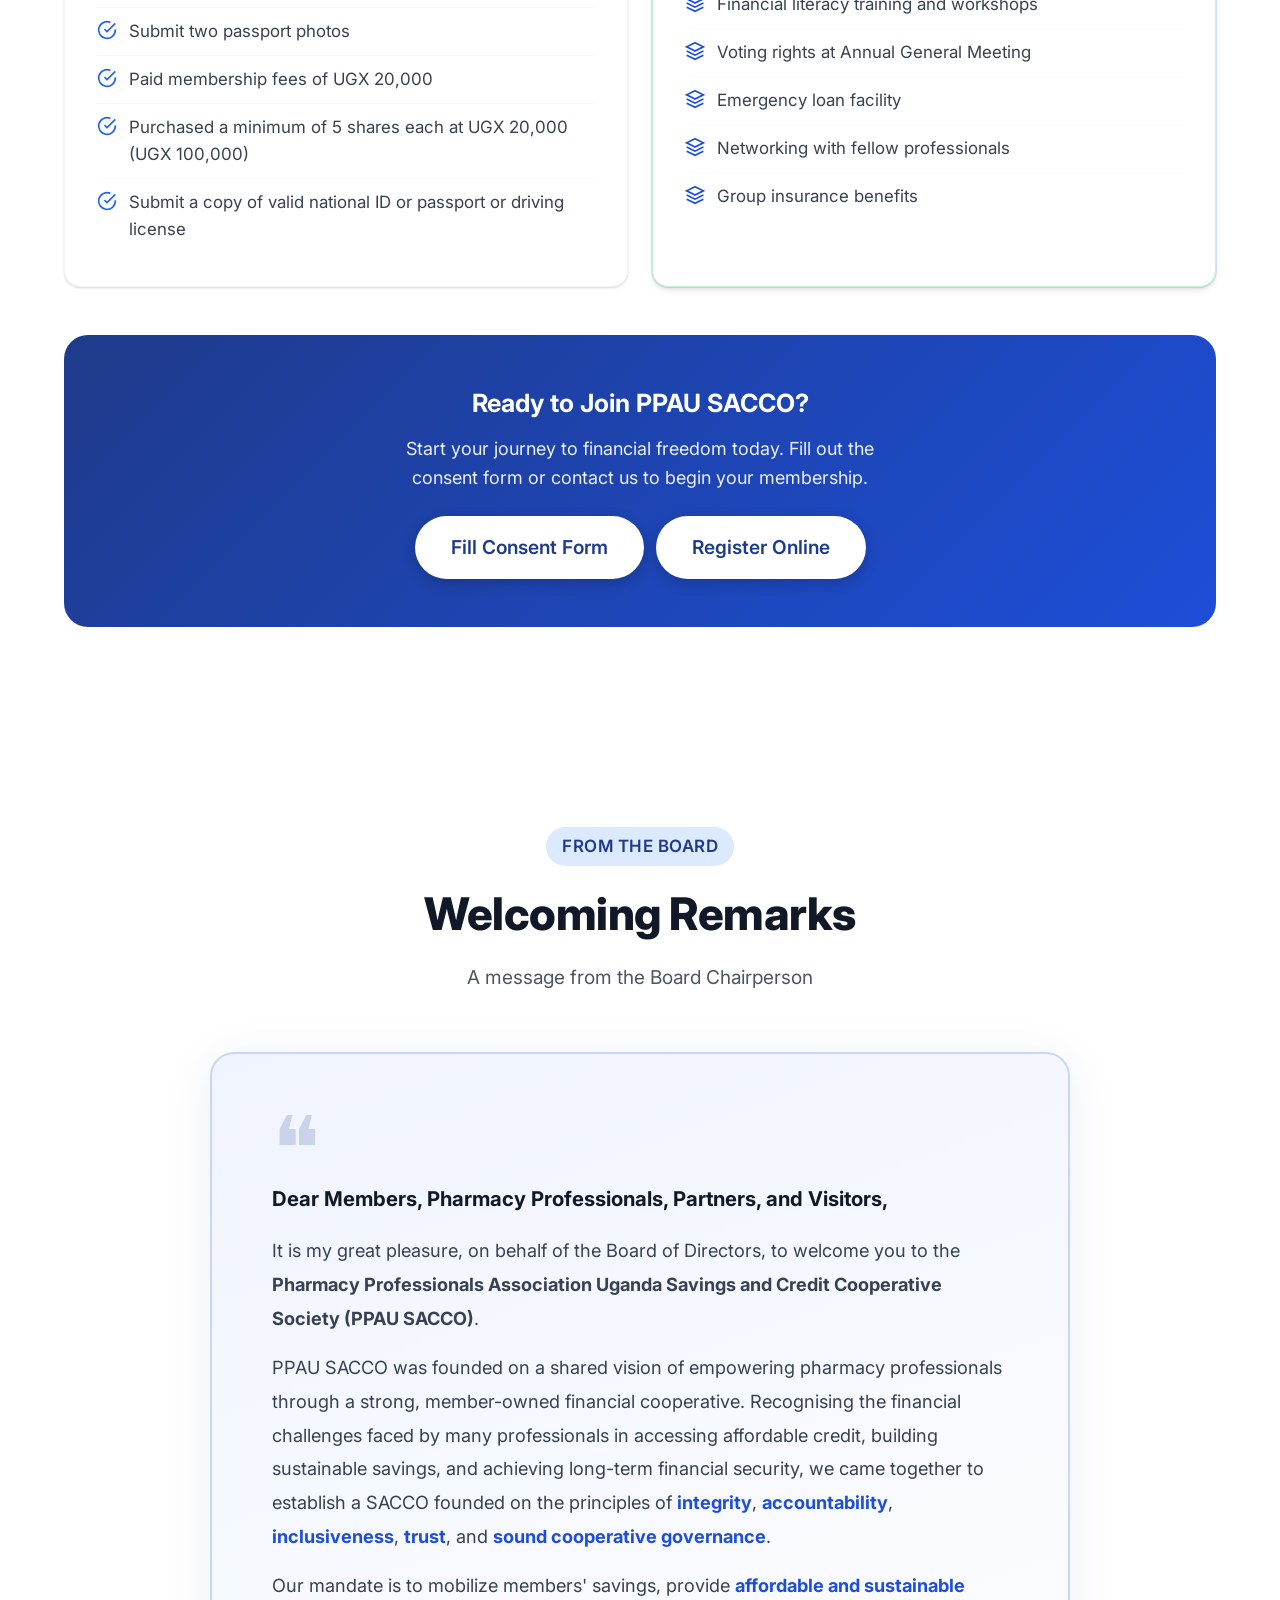
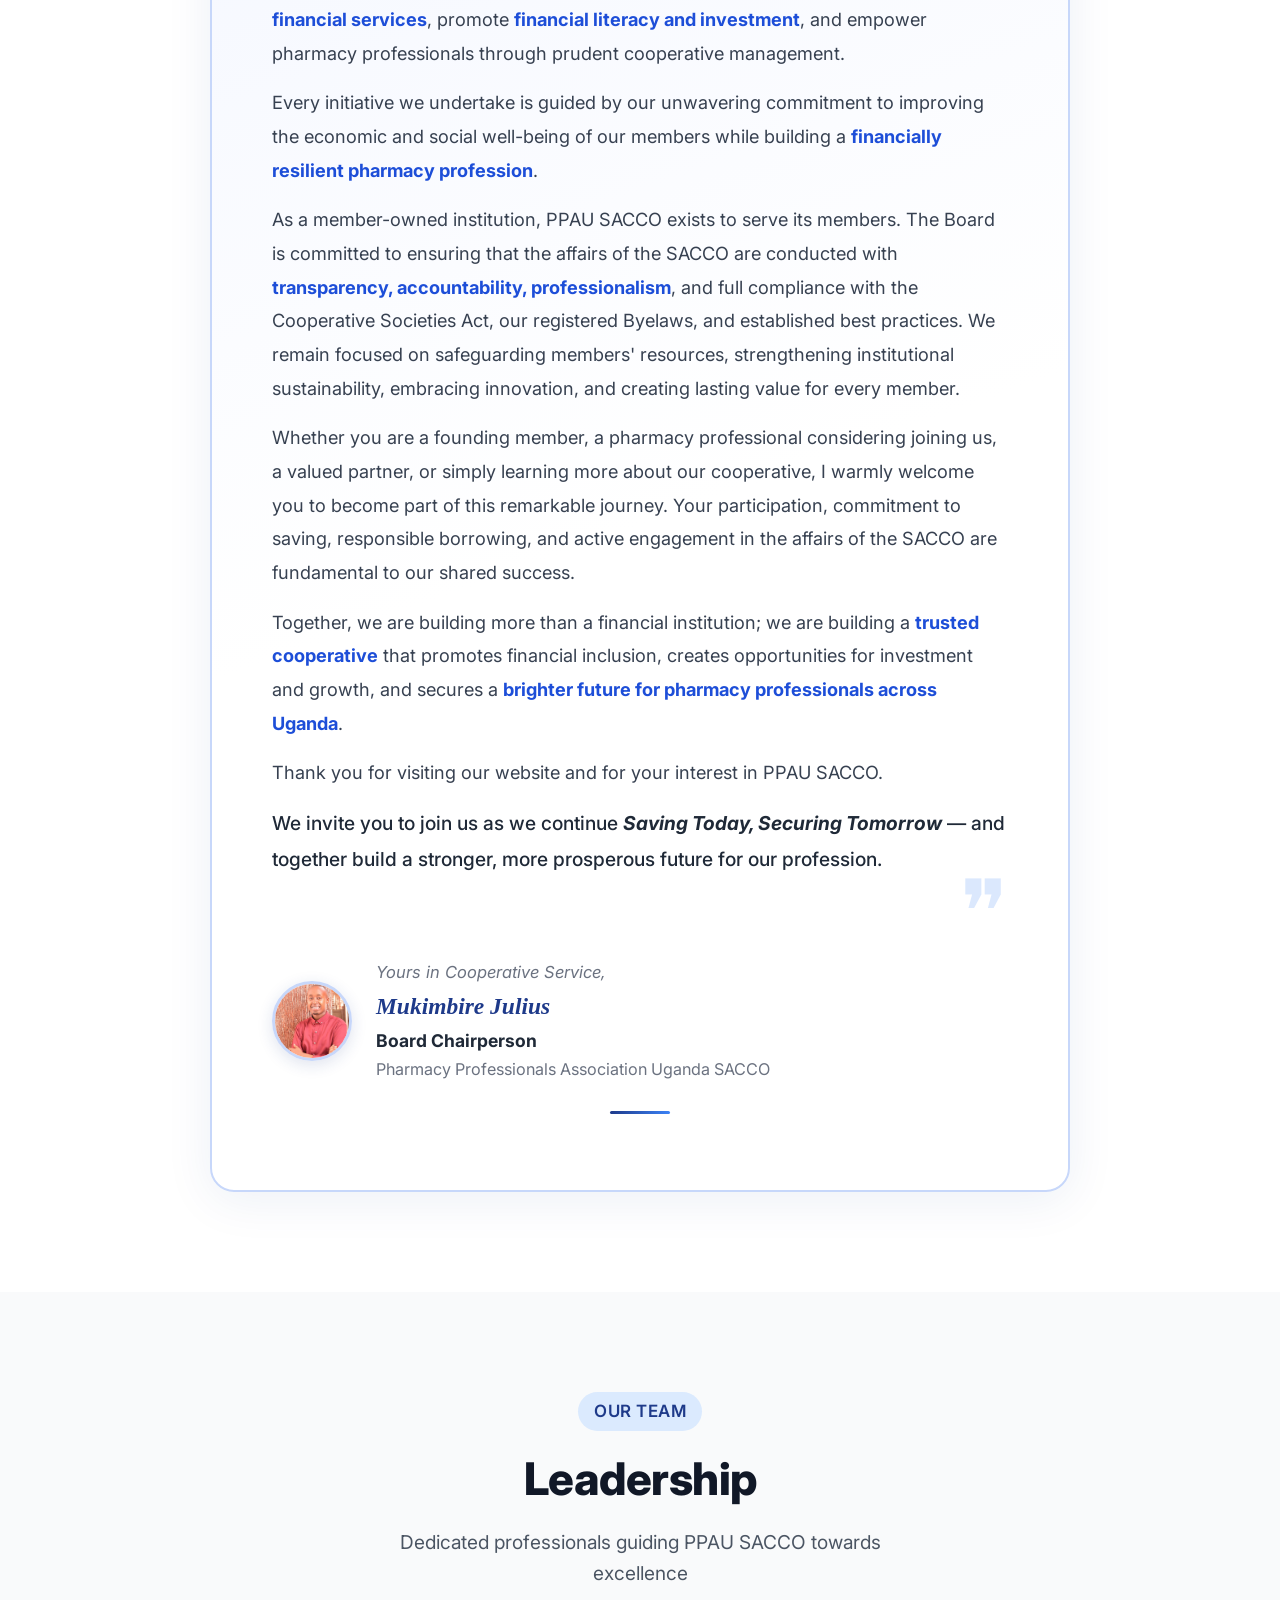
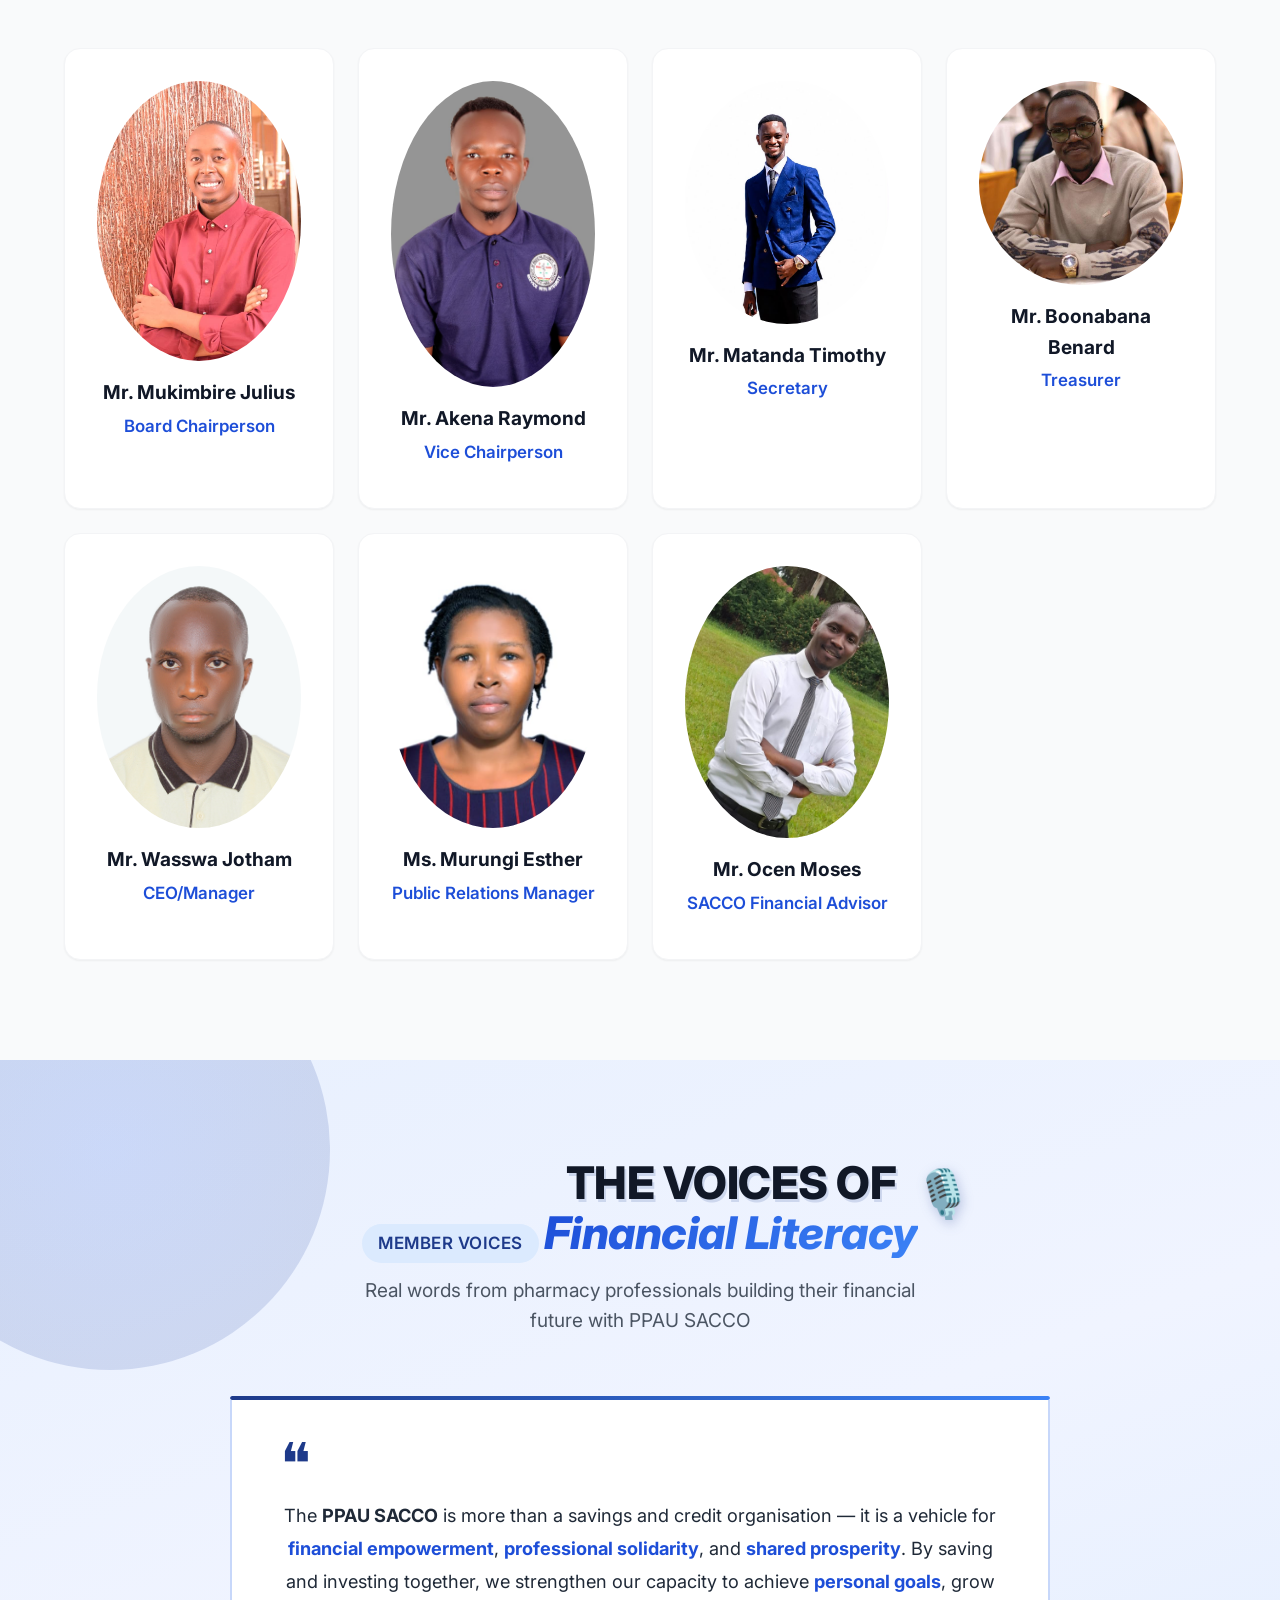
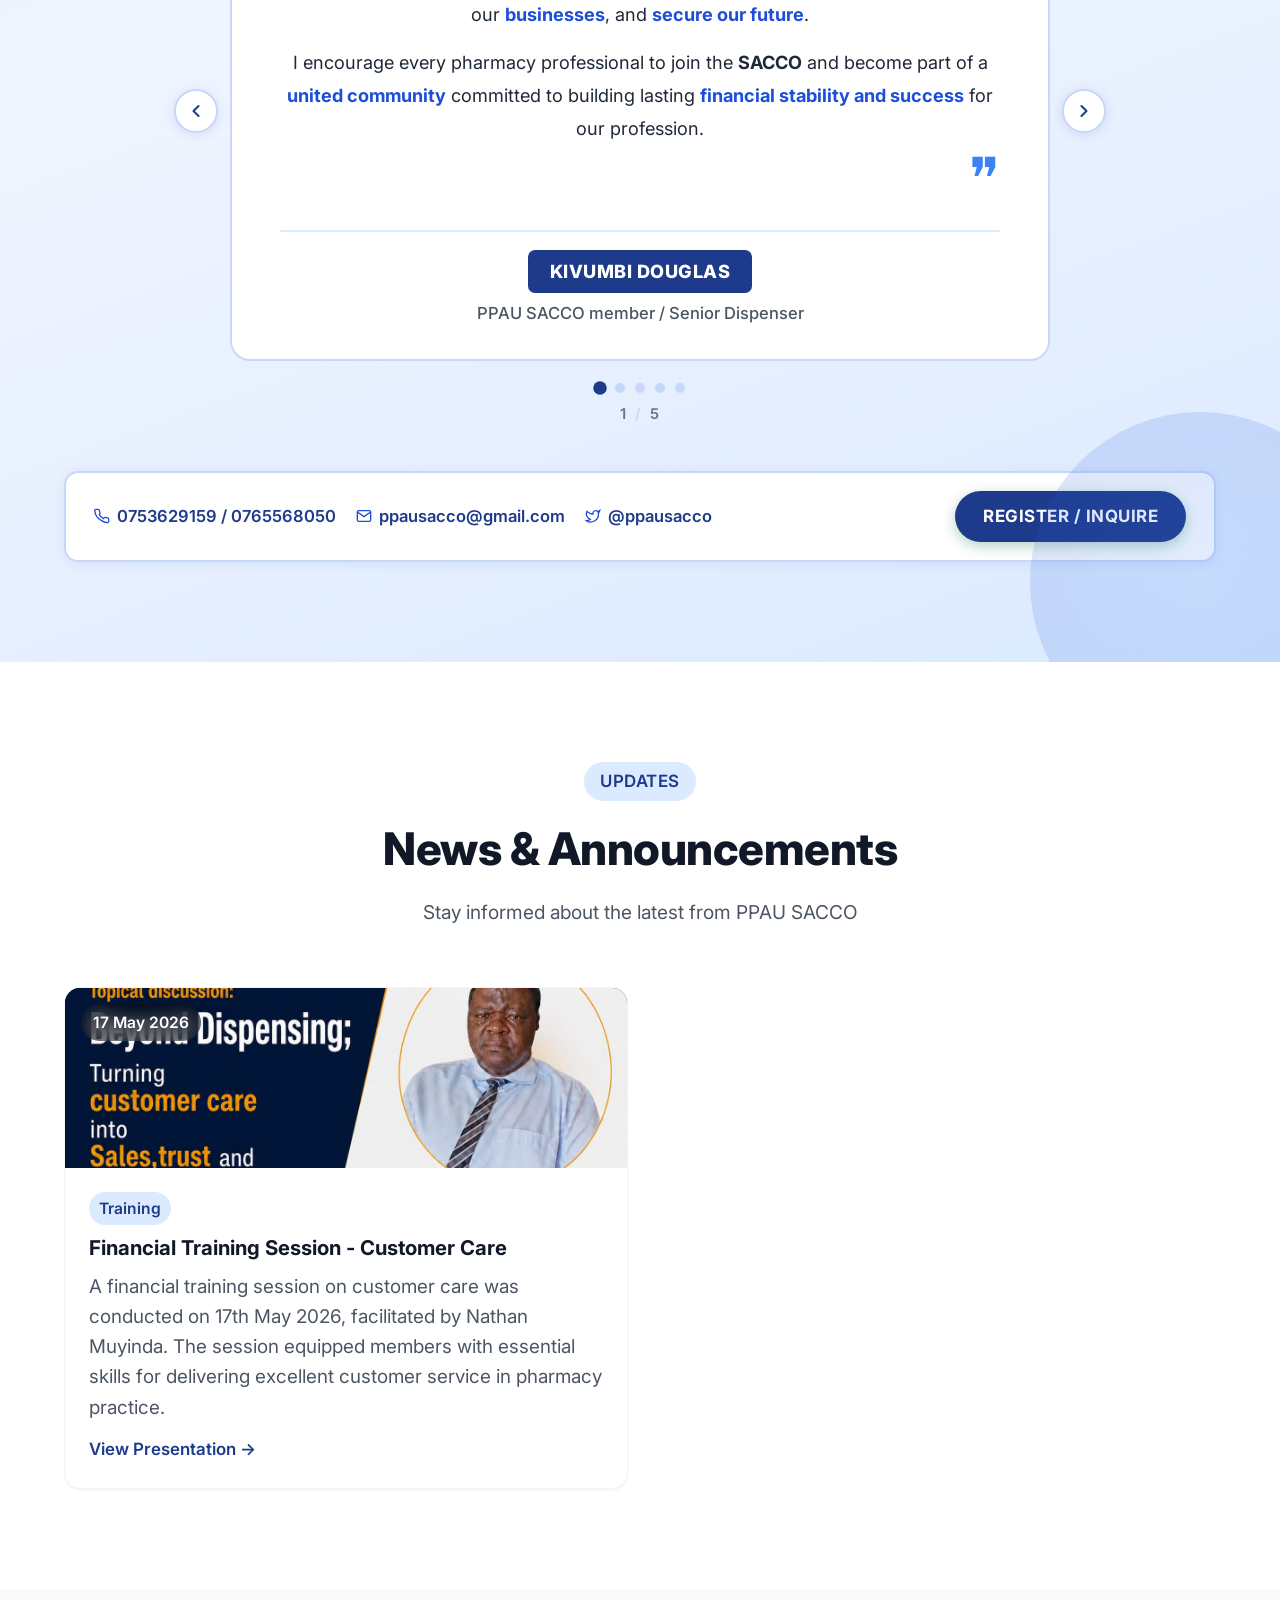
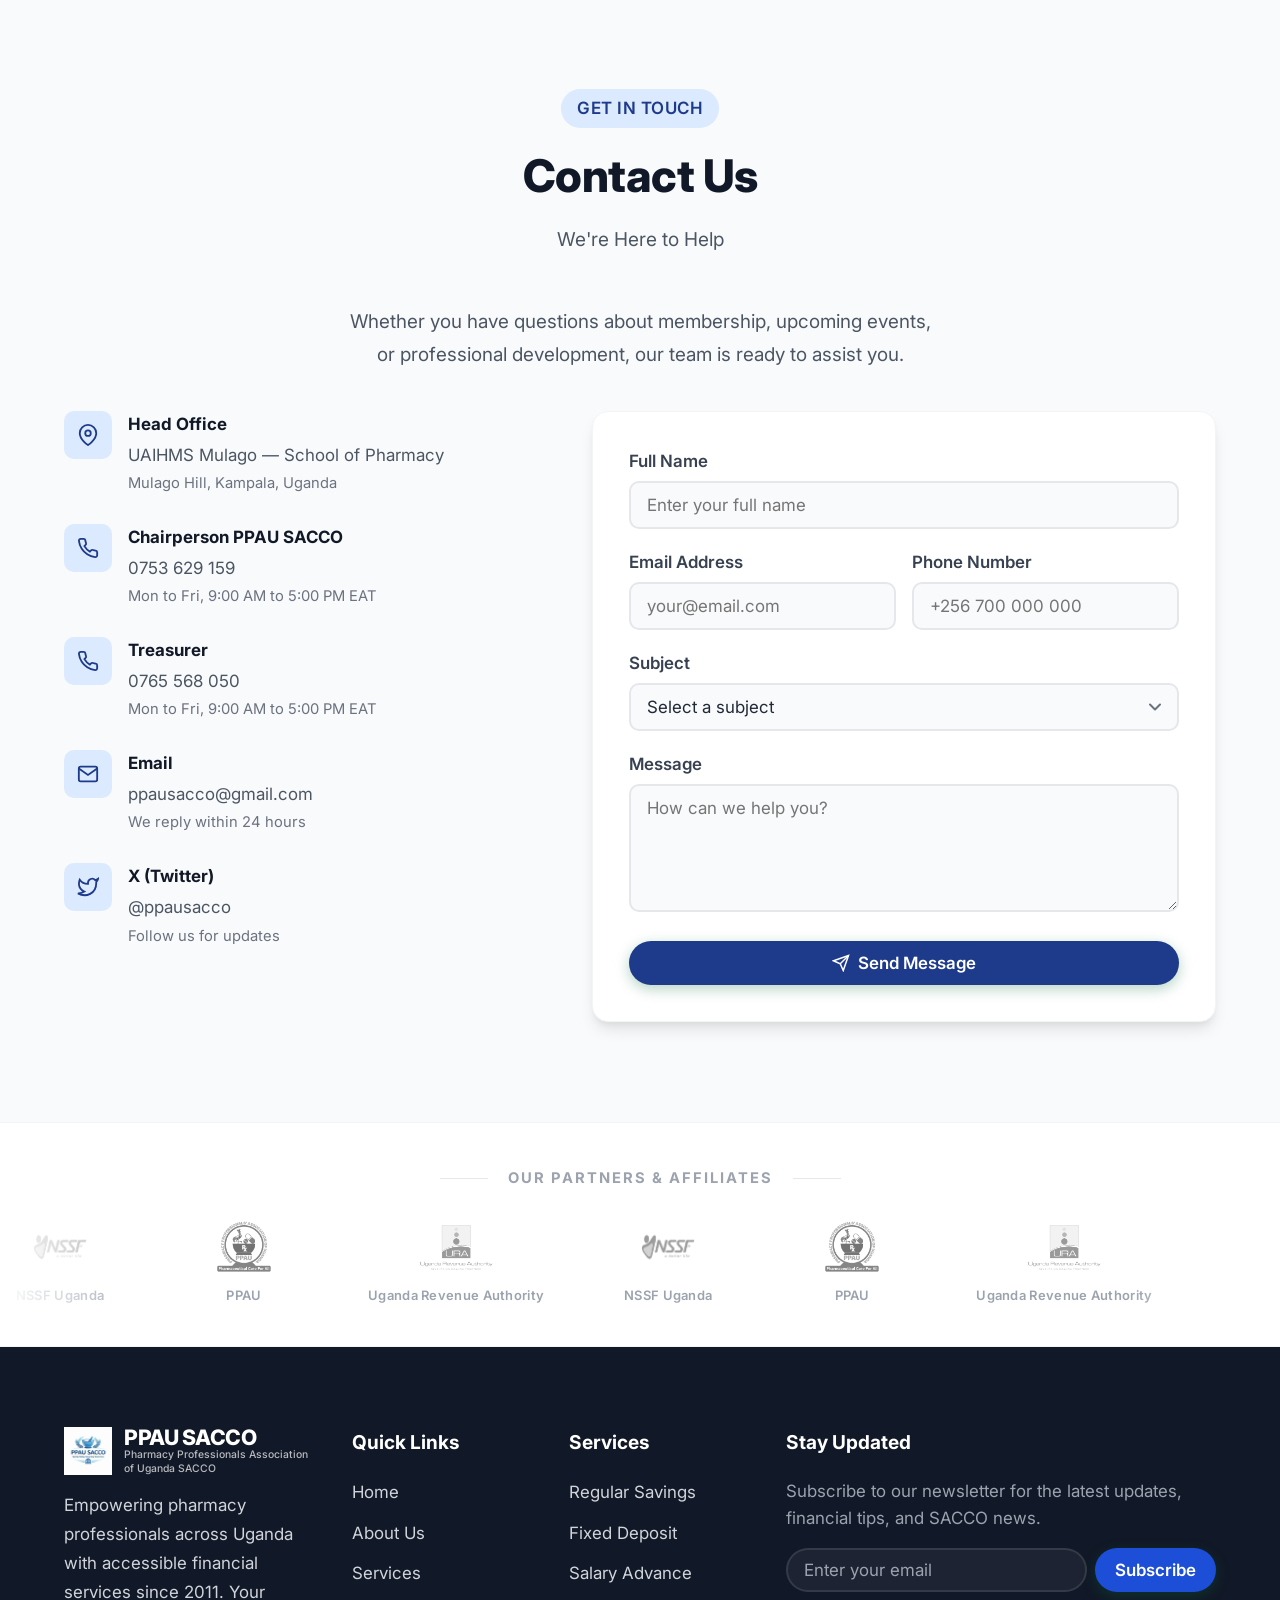
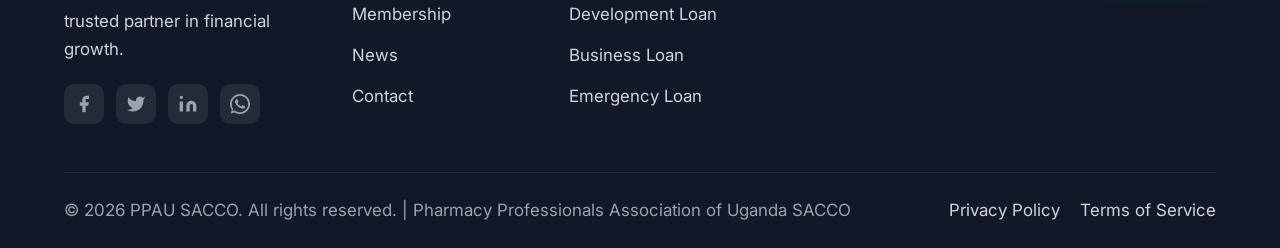
==== commit e0944913: "Update footer logo to show PPAU SACCO with full name" ====
--- a/index.html
+++ b/index.html
@@ -930,8 +930,8 @@
           <a href="#home" class="logo footer-logo">
             <img src="ppau sacco logo.jpg" alt="PPAU SACCO Logo" class="logo-img">
             <div class="logo-text">
-              <span class="logo-name">PPAU</span>
-              <span class="logo-tagline">Pharmacy Professionals Association of Uganda</span>
+              <span class="logo-name">PPAU SACCO</span>
+              <span class="logo-tagline">Pharmacy Professionals Association of Uganda SACCO</span>
             </div>
           </a>
           <p>Empowering pharmacy professionals across Uganda with accessible financial services since 2011. Your trusted partner in financial growth.</p>
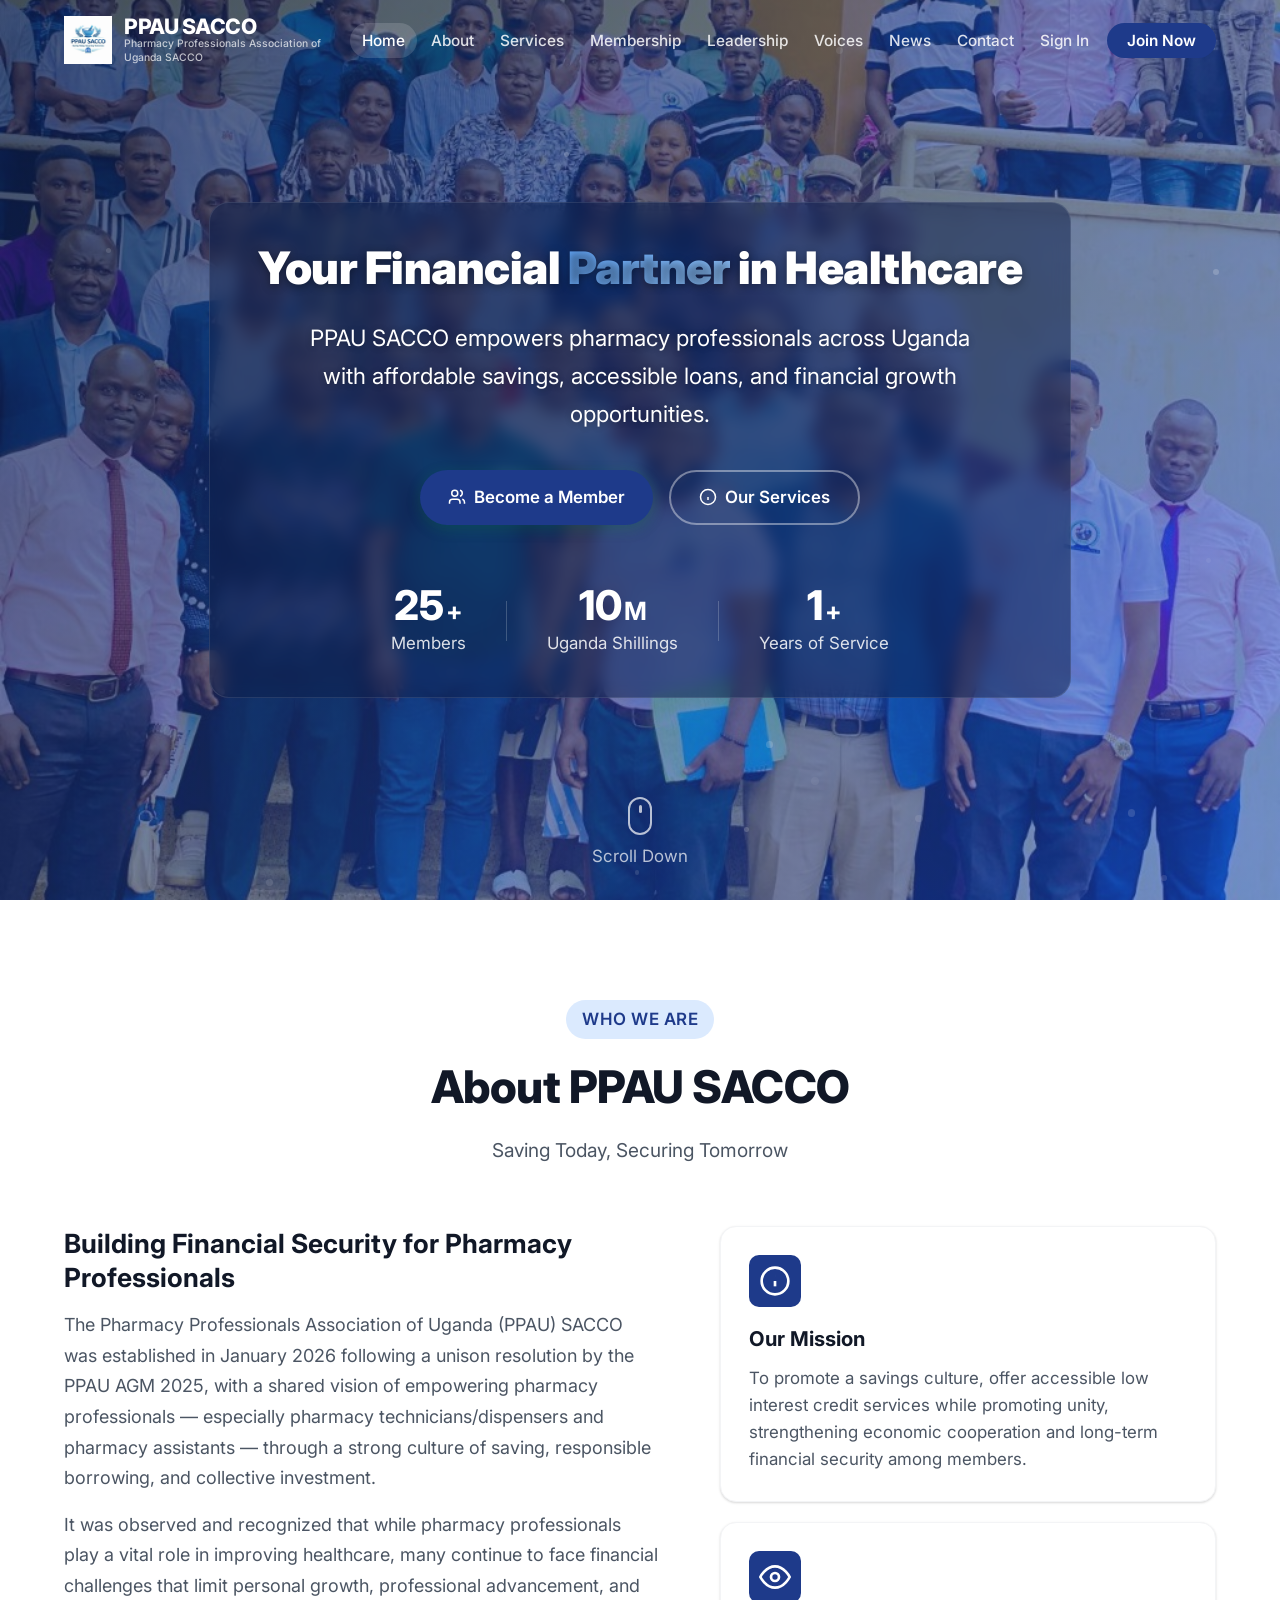
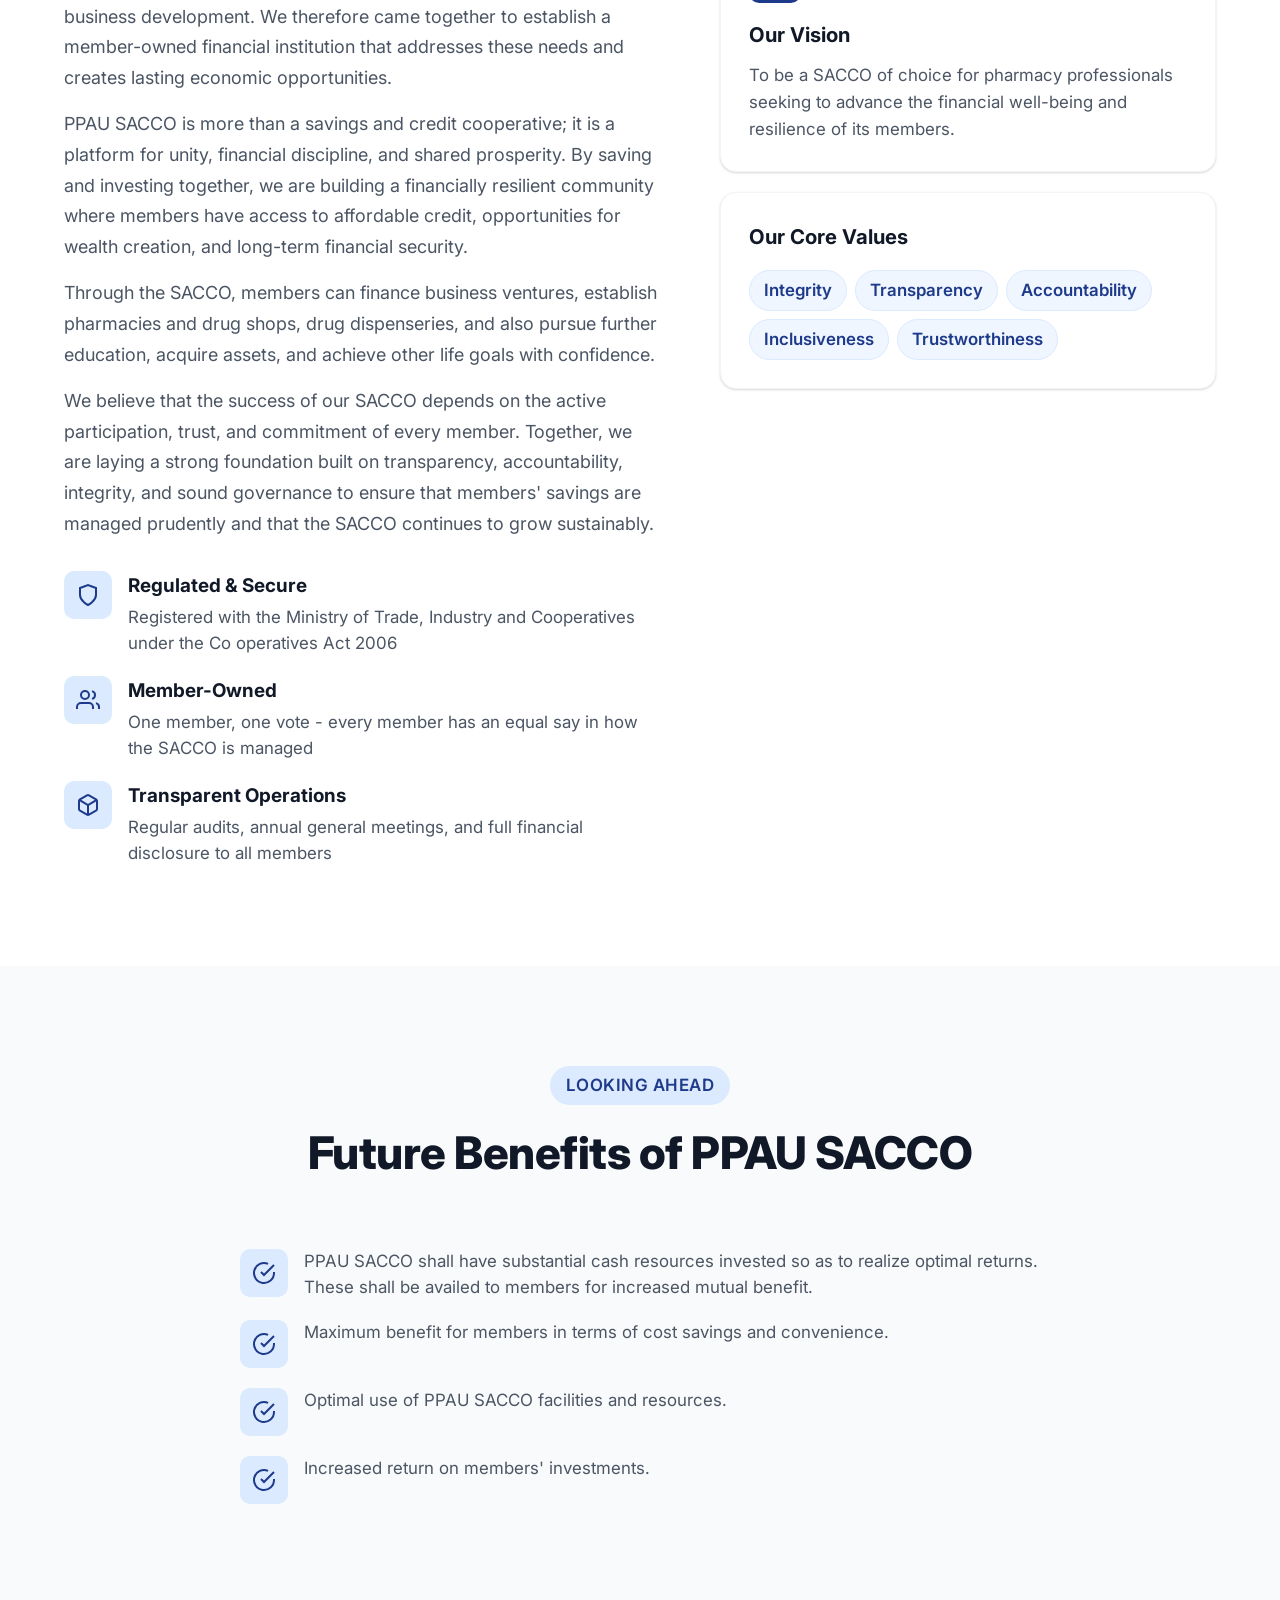
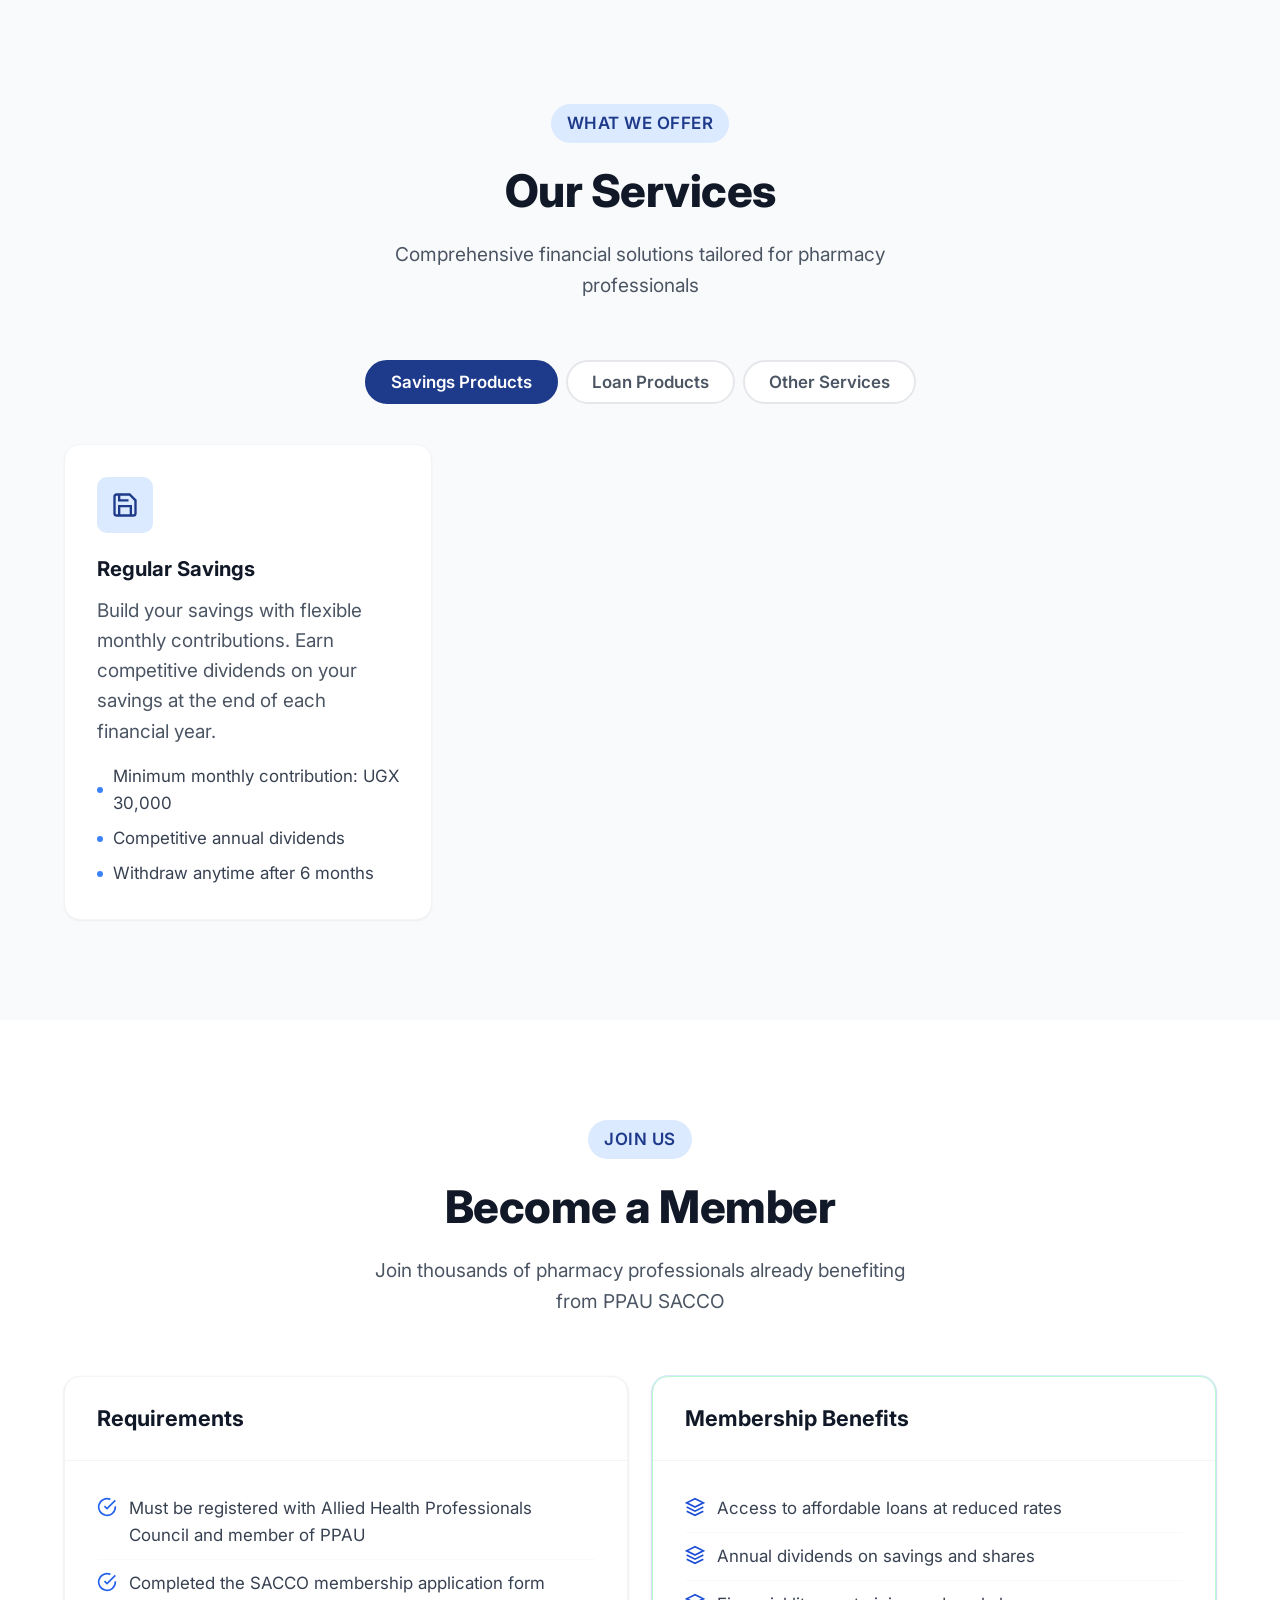
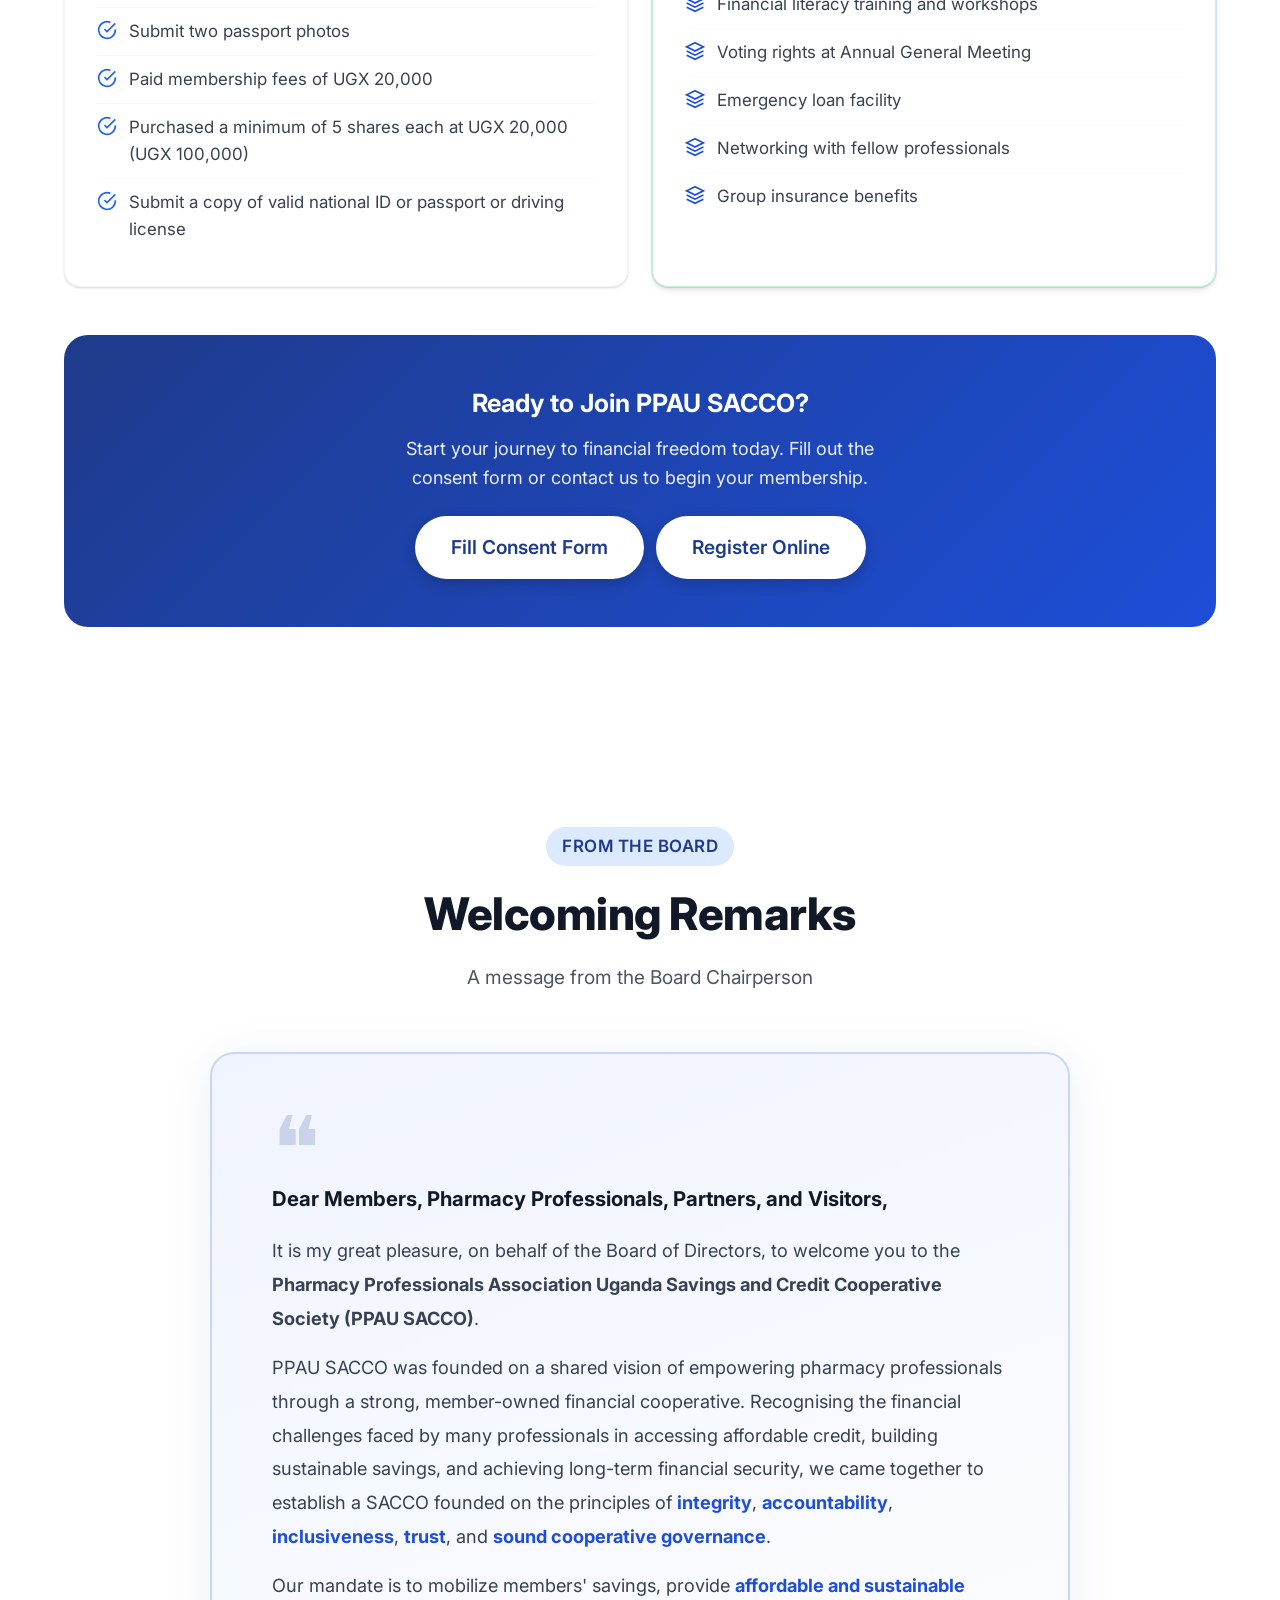
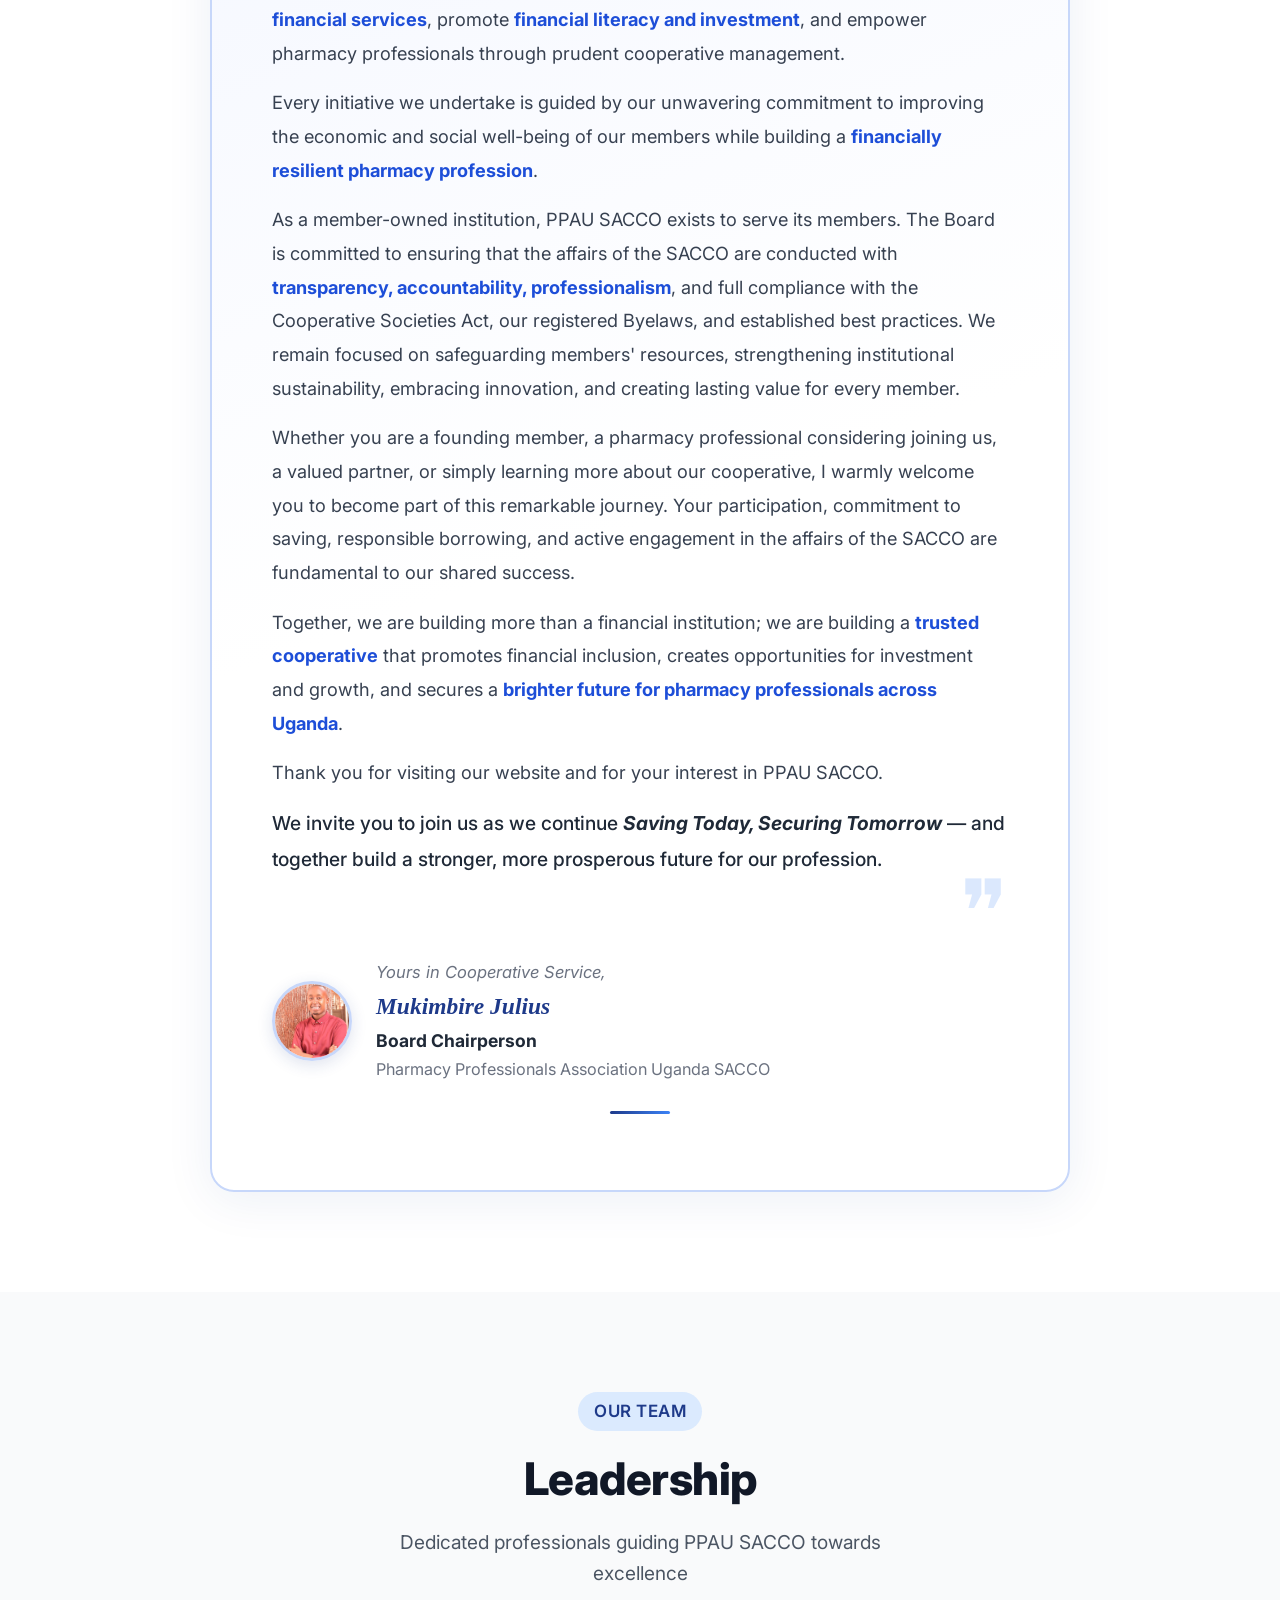
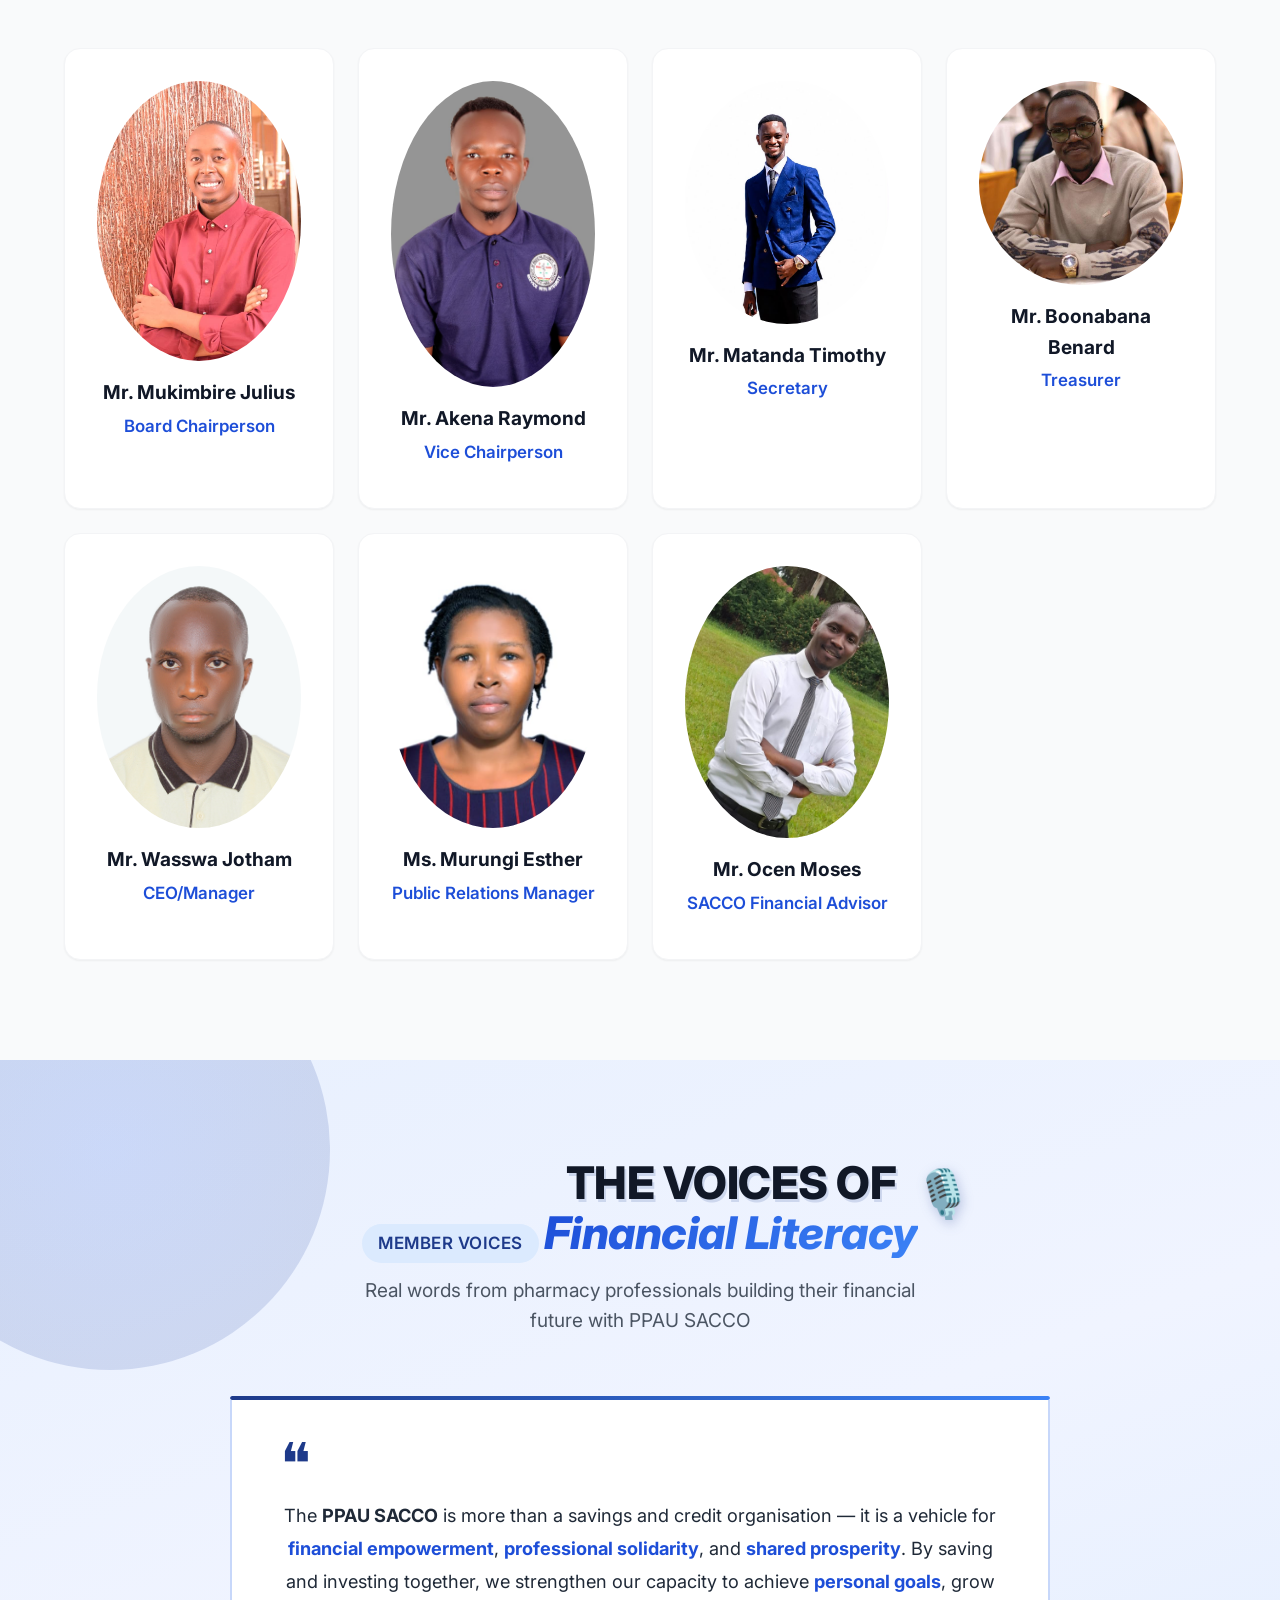
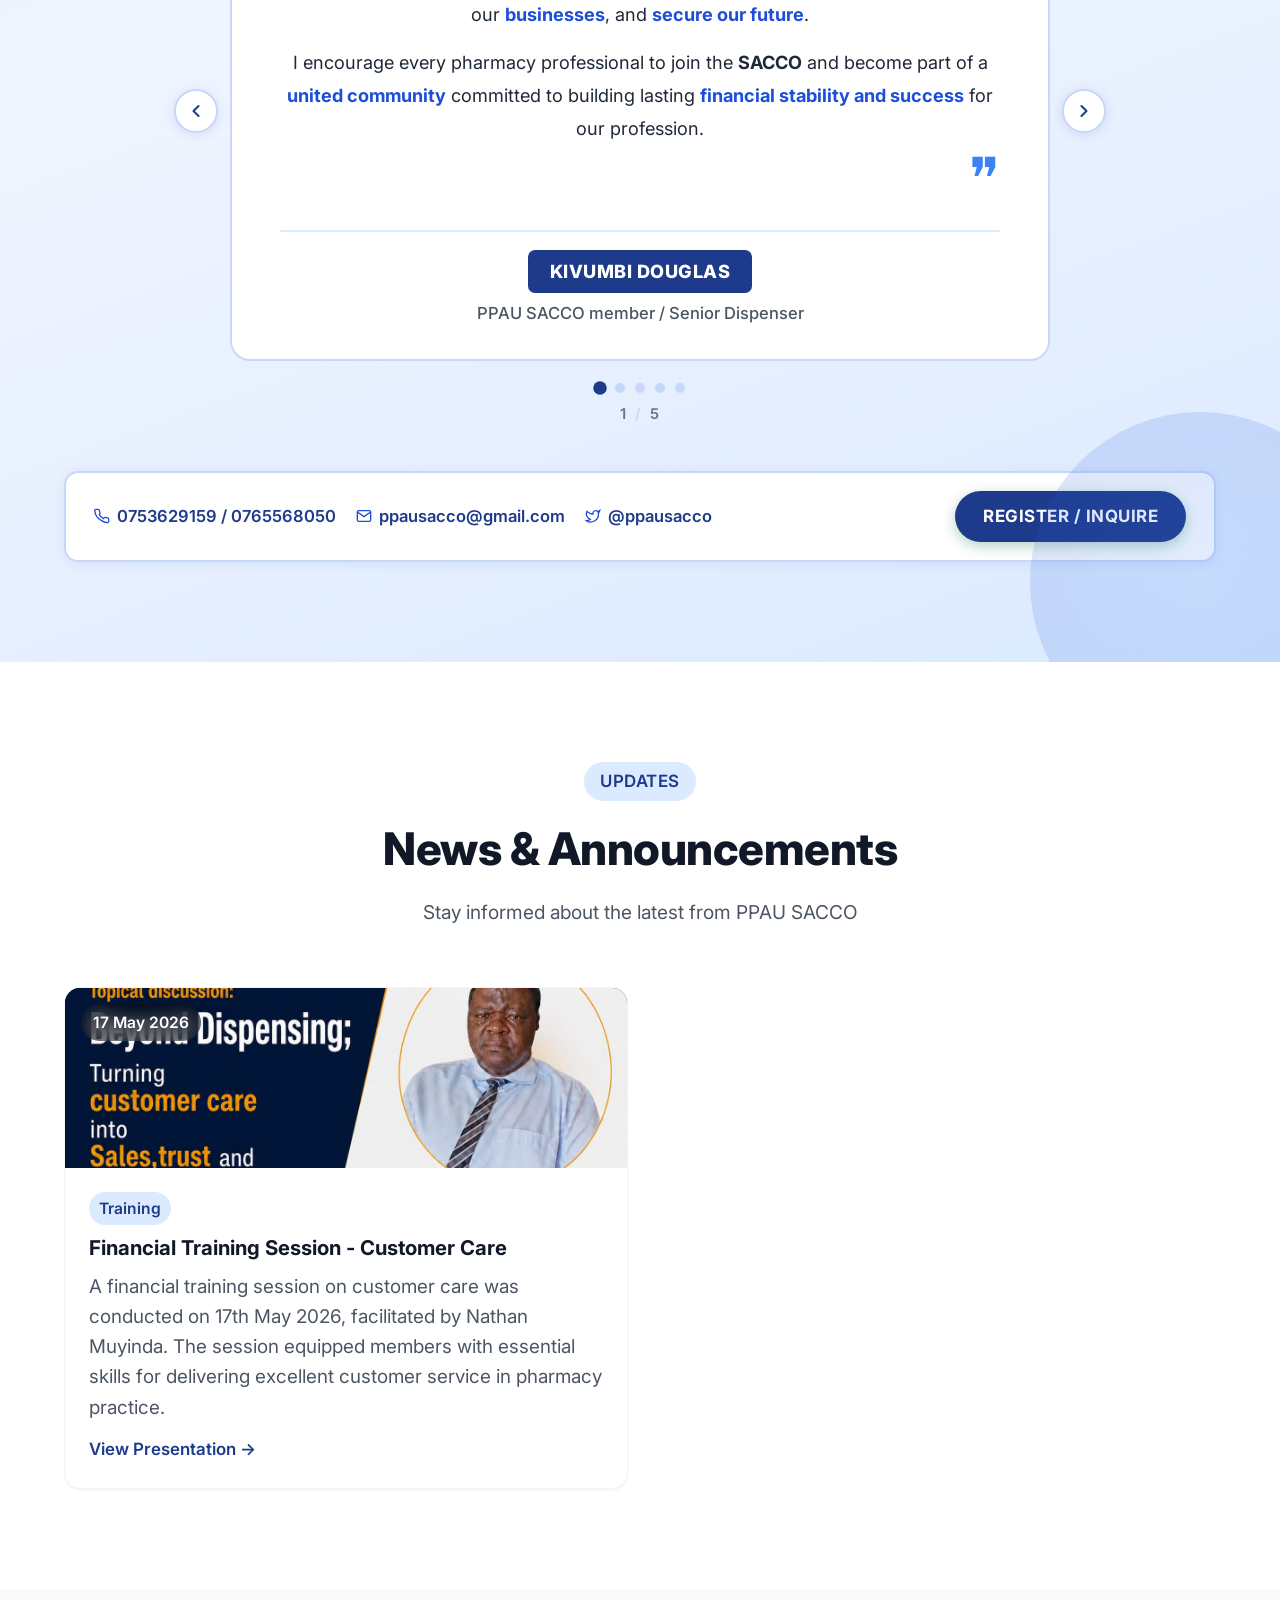
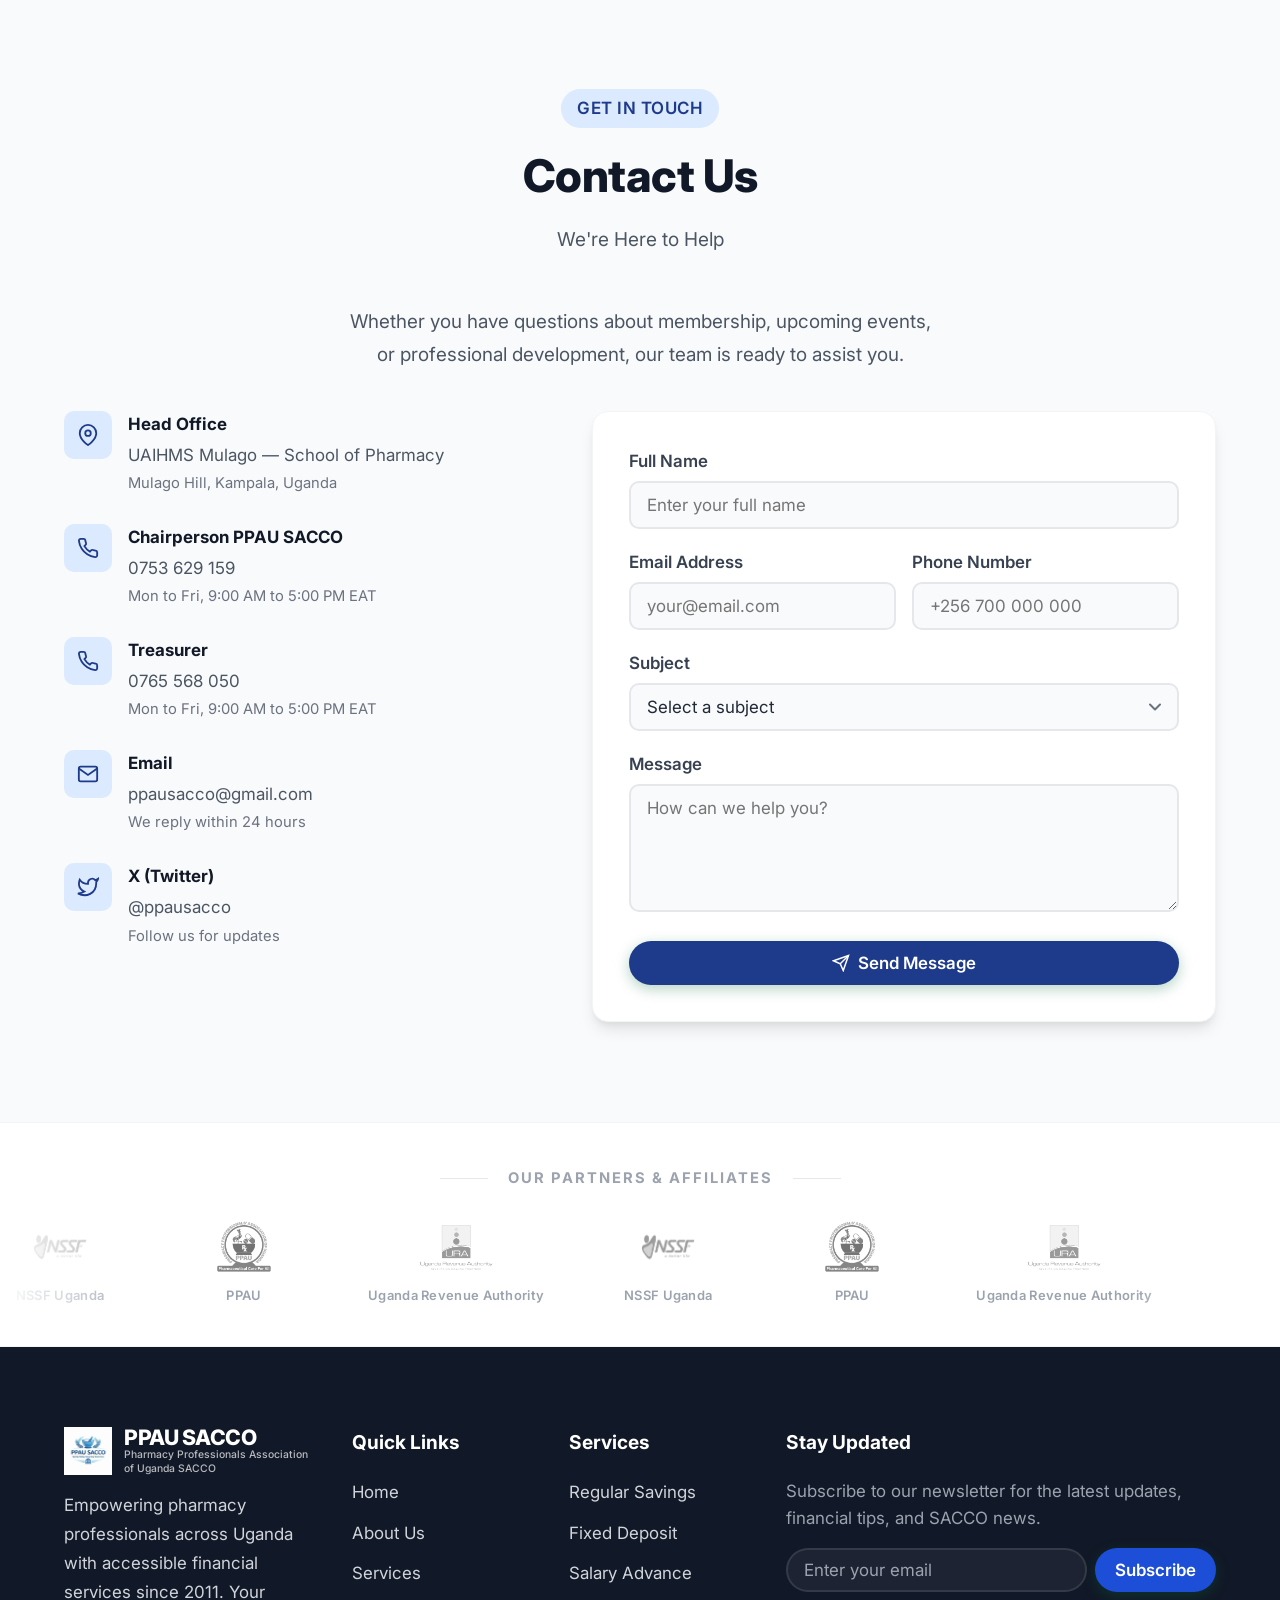
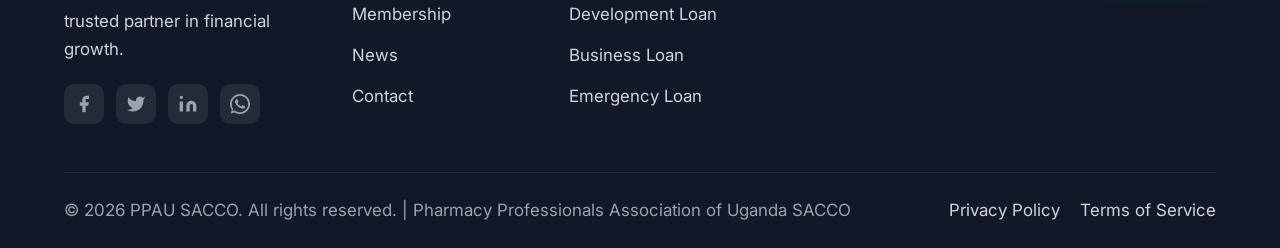
==== commit 27a91054: "Add notification system with admin management, bell icon, and auto popup - Worker: new endpoints for" ====
--- a/index.html
+++ b/index.html
@@ -996,6 +996,56 @@
     <svg width="20" height="20" viewBox="0 0 24 24" fill="none" stroke="currentColor" stroke-width="2"><polyline points="18 15 12 9 6 15"/></svg>
   </button>
 
+  <!-- NOTIFICATION BELL -->
+  <button id="notifBell" class="notif-bell" onclick="openNotificationPanel()" aria-label="Notifications" style="display:none">
+    <svg width="22" height="22" viewBox="0 0 24 24" fill="none" stroke="currentColor" stroke-width="2"><path d="M18 8A6 6 0 0 0 6 8c0 7-3 9-3 9h18s-3-2-3-9"/><path d="M13.73 21a2 2 0 0 1-3.46 0"/></svg>
+    <span class="notif-bell-badge" id="notifBellBadge" style="display:none">0</span>
+  </button>
+
+  <!-- NOTIFICATION PANEL -->
+  <div class="notif-panel-overlay" id="notifPanelOverlay" style="display:none" onclick="closeNotificationPanel(event)">
+    <div class="notif-panel" onclick="event.stopPropagation()">
+      <div class="notif-panel-header">
+        <div class="notif-panel-title">
+          <svg width="20" height="20" viewBox="0 0 24 24" fill="none" stroke="currentColor" stroke-width="2"><path d="M18 8A6 6 0 0 0 6 8c0 7-3 9-3 9h18s-3-2-3-9"/><path d="M13.73 21a2 2 0 0 1-3.46 0"/></svg>
+          <h3>Latest Updates</h3>
+        </div>
+        <button class="notif-panel-close" onclick="closeNotificationPanel()">&times;</button>
+      </div>
+      <div class="notif-panel-tabs">
+        <button class="notif-tab active" data-category="all" onclick="filterNotifications('all', this)">All</button>
+        <button class="notif-tab" data-category="news" onclick="filterNotifications('news', this)">News</button>
+        <button class="notif-tab" data-category="announcement" onclick="filterNotifications('announcement', this)">Announcements</button>
+        <button class="notif-tab" data-category="blog" onclick="filterNotifications('blog', this)">Blog</button>
+      </div>
+      <div class="notif-panel-body" id="notifPanelBody">
+        <div class="notif-empty">
+          <svg width="40" height="40" viewBox="0 0 24 24" fill="none" stroke="currentColor" stroke-width="1.5"><path d="M18 8A6 6 0 0 0 6 8c0 7-3 9-3 9h18s-3-2-3-9"/><path d="M13.73 21a2 2 0 0 1-3.46 0"/></svg>
+          <p>No notifications yet</p>
+        </div>
+      </div>
+    </div>
+  </div>
+
+  <!-- NOTIFICATION AUTO POPUP (first-time visitors) -->
+  <div class="notif-popup-overlay" id="notifPopupOverlay" style="display:none" onclick="closeNotifPopup(event)">
+    <div class="notif-popup" onclick="event.stopPropagation()">
+      <button class="notif-popup-close" onclick="closeNotifPopup()">&times;</button>
+      <div class="notif-popup-header">
+        <div class="notif-popup-icon">
+          <svg width="28" height="28" viewBox="0 0 24 24" fill="none" stroke="currentColor" stroke-width="2"><path d="M18 8A6 6 0 0 0 6 8c0 7-3 9-3 9h18s-3-2-3-9"/><path d="M13.73 21a2 2 0 0 1-3.46 0"/></svg>
+        </div>
+        <h3>Stay Updated</h3>
+        <p>Get the latest news and announcements from PPAU SACCO</p>
+      </div>
+      <div class="notif-popup-body" id="notifPopupBody"></div>
+      <div class="notif-popup-footer">
+        <button class="btn btn-primary btn-full" onclick="closeNotifPopup()">Got It</button>
+        <button class="btn btn-outline-dark btn-full" onclick="openNotificationPanel(); closeNotifPopup();">View All Updates</button>
+      </div>
+    </div>
+  </div>
+
   <script src="script.js"></script>
 </body>
 </html>
--- a/styles.css
+++ b/styles.css
@@ -4073,3 +4073,433 @@
     padding: 16px;
   }
 }
+
+/* ===== NOTIFICATION SYSTEM ===== */
+
+/* Bell Icon */
+.notif-bell {
+  position: fixed;
+  bottom: 24px;
+  left: 24px;
+  z-index: 900;
+  width: 56px;
+  height: 56px;
+  border-radius: var(--radius-full);
+  background: var(--green-800);
+  color: var(--white);
+  border: none;
+  cursor: pointer;
+  display: flex;
+  align-items: center;
+  justify-content: center;
+  box-shadow: 0 4px 20px rgba(30, 58, 138, 0.4);
+  transition: var(--transition);
+}
+
+.notif-bell:hover {
+  background: var(--green-700);
+  transform: scale(1.05);
+}
+
+.notif-bell-badge {
+  position: absolute;
+  top: -4px;
+  right: -4px;
+  min-width: 20px;
+  height: 20px;
+  padding: 0 5px;
+  border-radius: var(--radius-full);
+  background: #dc2626;
+  color: var(--white);
+  font-size: 0.7rem;
+  font-weight: 700;
+  display: flex;
+  align-items: center;
+  justify-content: center;
+}
+
+/* Notification Panel */
+.notif-panel-overlay {
+  position: fixed;
+  inset: 0;
+  background: rgba(0,0,0,0.4);
+  z-index: 950;
+  display: flex;
+  align-items: flex-end;
+  justify-content: flex-end;
+  padding: 24px;
+  animation: fadeIn 0.2s ease;
+}
+
+.notif-panel {
+  width: 100%;
+  max-width: 440px;
+  max-height: 80vh;
+  background: var(--white);
+  border-radius: var(--radius-xl);
+  box-shadow: 0 12px 40px rgba(0,0,0,0.15);
+  display: flex;
+  flex-direction: column;
+  overflow: hidden;
+  animation: slideInRight 0.3s ease;
+}
+
+@keyframes slideInRight {
+  from { opacity: 0; transform: translateX(24px); }
+  to { opacity: 1; transform: translateX(0); }
+}
+
+.notif-panel-header {
+  display: flex;
+  align-items: center;
+  justify-content: space-between;
+  padding: 18px 20px;
+  border-bottom: 1px solid var(--gray-200);
+}
+
+.notif-panel-title {
+  display: flex;
+  align-items: center;
+  gap: 10px;
+}
+
+.notif-panel-title svg {
+  color: var(--green-800);
+}
+
+.notif-panel-title h3 {
+  font-size: clamp(1rem, 1.1vw + 0.3rem, 1.15rem);
+  font-weight: 700;
+  color: var(--gray-900);
+}
+
+.notif-panel-close {
+  width: 32px;
+  height: 32px;
+  border: none;
+  background: var(--gray-100);
+  border-radius: var(--radius-full);
+  font-size: 1.2rem;
+  color: var(--gray-500);
+  cursor: pointer;
+  display: flex;
+  align-items: center;
+  justify-content: center;
+  transition: var(--transition);
+}
+
+.notif-panel-close:hover {
+  background: var(--gray-200);
+  color: var(--gray-900);
+}
+
+.notif-panel-tabs {
+  display: flex;
+  gap: 4px;
+  padding: 10px 20px;
+  border-bottom: 1px solid var(--gray-100);
+  overflow-x: auto;
+}
+
+.notif-tab {
+  padding: 6px 14px;
+  border: none;
+  background: none;
+  border-radius: var(--radius-full);
+  font-size: clamp(0.75rem, 0.8vw + 0.25rem, 0.85rem);
+  font-weight: 500;
+  color: var(--gray-500);
+  cursor: pointer;
+  white-space: nowrap;
+  transition: var(--transition);
+}
+
+.notif-tab:hover {
+  background: var(--gray-50);
+  color: var(--gray-900);
+}
+
+.notif-tab.active {
+  background: var(--green-800);
+  color: var(--white);
+}
+
+.notif-panel-body {
+  flex: 1;
+  overflow-y: auto;
+  padding: 12px 20px;
+}
+
+.notif-empty {
+  display: flex;
+  flex-direction: column;
+  align-items: center;
+  justify-content: center;
+  padding: 40px 20px;
+  color: var(--gray-400);
+  text-align: center;
+}
+
+.notif-empty svg {
+  margin-bottom: 12px;
+  opacity: 0.5;
+}
+
+.notif-empty p {
+  font-size: 0.95rem;
+}
+
+/* Notification Items */
+.notif-item {
+  padding: 16px;
+  border: 1px solid var(--gray-100);
+  border-radius: var(--radius);
+  margin-bottom: 10px;
+  transition: var(--transition);
+  cursor: default;
+}
+
+.notif-item:hover {
+  background: var(--gray-50);
+  border-color: var(--gray-200);
+}
+
+.notif-item-header {
+  display: flex;
+  align-items: center;
+  gap: 8px;
+  margin-bottom: 6px;
+}
+
+.notif-category-badge {
+  display: inline-block;
+  padding: 2px 8px;
+  border-radius: var(--radius-full);
+  font-size: 0.68rem;
+  font-weight: 700;
+  text-transform: uppercase;
+  letter-spacing: 0.3px;
+}
+
+.notif-category-badge.news {
+  background: var(--blue-100);
+  color: var(--blue-700);
+}
+
+.notif-category-badge.announcement {
+  background: var(--orange-100);
+  color: var(--orange-700);
+}
+
+.notif-category-badge.blog {
+  background: var(--purple-100);
+  color: var(--purple-700);
+}
+
+.notif-item-title {
+  font-size: clamp(0.85rem, 0.9vw + 0.3rem, 0.95rem);
+  font-weight: 600;
+  color: var(--gray-900);
+}
+
+.notif-item-message {
+  font-size: clamp(0.8rem, 0.85vw + 0.25rem, 0.9rem);
+  color: var(--gray-600);
+  line-height: 1.5;
+  margin-bottom: 8px;
+}
+
+.notif-item-meta {
+  display: flex;
+  align-items: center;
+  justify-content: space-between;
+  font-size: 0.75rem;
+  color: var(--gray-400);
+}
+
+.notif-item-link {
+  color: var(--green-800);
+  font-weight: 600;
+  text-decoration: none;
+  font-size: 0.8rem;
+}
+
+.notif-item-link:hover {
+  text-decoration: underline;
+}
+
+/* Notification Auto Popup */
+.notif-popup-overlay {
+  position: fixed;
+  inset: 0;
+  background: rgba(0,0,0,0.5);
+  z-index: 1000;
+  display: flex;
+  align-items: center;
+  justify-content: center;
+  padding: 24px;
+  animation: fadeIn 0.3s ease;
+}
+
+.notif-popup {
+  width: 100%;
+  max-width: 500px;
+  background: var(--white);
+  border-radius: var(--radius-xl);
+  box-shadow: 0 20px 60px rgba(0,0,0,0.2);
+  overflow: hidden;
+  animation: fadeInUp 0.4s ease;
+  position: relative;
+}
+
+.notif-popup-close {
+  position: absolute;
+  top: 14px;
+  right: 14px;
+  width: 32px;
+  height: 32px;
+  border: none;
+  background: rgba(255,255,255,0.9);
+  border-radius: var(--radius-full);
+  font-size: 1.2rem;
+  color: var(--gray-500);
+  cursor: pointer;
+  display: flex;
+  align-items: center;
+  justify-content: center;
+  transition: var(--transition);
+  z-index: 1;
+}
+
+.notif-popup-close:hover {
+  background: var(--white);
+  color: var(--gray-900);
+}
+
+.notif-popup-header {
+  background: linear-gradient(135deg, var(--green-800), var(--green-600));
+  color: var(--white);
+  padding: 32px 28px 24px;
+  text-align: center;
+}
+
+.notif-popup-icon {
+  width: 56px;
+  height: 56px;
+  border-radius: var(--radius-full);
+  background: rgba(255,255,255,0.2);
+  display: flex;
+  align-items: center;
+  justify-content: center;
+  margin: 0 auto 14px;
+}
+
+.notif-popup-header h3 {
+  font-size: clamp(1.1rem, 1.2vw + 0.4rem, 1.3rem);
+  font-weight: 800;
+  margin-bottom: 6px;
+}
+
+.notif-popup-header p {
+  font-size: clamp(0.85rem, 0.9vw + 0.3rem, 0.95rem);
+  opacity: 0.9;
+}
+
+.notif-popup-body {
+  max-height: 300px;
+  overflow-y: auto;
+  padding: 20px 28px;
+}
+
+.notif-popup-item {
+  padding: 14px;
+  border: 1px solid var(--gray-100);
+  border-radius: var(--radius);
+  margin-bottom: 10px;
+  transition: var(--transition);
+}
+
+.notif-popup-item:hover {
+  background: var(--gray-50);
+}
+
+.notif-popup-item:last-child {
+  margin-bottom: 0;
+}
+
+.notif-popup-footer {
+  padding: 16px 28px 24px;
+  display: flex;
+  gap: 10px;
+}
+
+.notif-popup-footer .btn {
+  flex: 1;
+}
+
+/* Admin Notification Create Card */
+.notif-create-card {
+  background: var(--white);
+  border: 1px solid var(--gray-200);
+  border-radius: var(--radius-lg);
+  padding: 24px;
+  box-shadow: var(--shadow-sm);
+}
+
+.notif-create-card h4 {
+  font-size: clamp(1rem, 1.1vw + 0.35rem, 1.15rem);
+  font-weight: 700;
+  color: var(--gray-900);
+  margin-bottom: 4px;
+}
+
+.notif-create-desc {
+  color: var(--gray-500);
+  font-size: clamp(0.82rem, 0.85vw + 0.25rem, 0.9rem);
+  margin-bottom: 18px;
+}
+
+.notif-create-card textarea {
+  width: 100%;
+  padding: 10px 14px;
+  border: 1px solid var(--gray-200);
+  border-radius: var(--radius);
+  font-family: inherit;
+  font-size: clamp(0.85rem, 0.9vw + 0.3rem, 0.95rem);
+  color: var(--gray-900);
+  resize: vertical;
+  outline: none;
+  transition: var(--transition);
+}
+
+.notif-create-card textarea:focus {
+  border-color: var(--green-500);
+  box-shadow: 0 0 0 3px rgba(37, 99, 235, 0.1);
+}
+
+/* Responsive — Notifications */
+@media (max-width: 768px) {
+  .notif-panel-overlay {
+    padding: 0;
+    align-items: stretch;
+    justify-content: stretch;
+  }
+  .notif-panel {
+    max-width: 100%;
+    max-height: 100vh;
+    border-radius: 0;
+  }
+  .notif-bell {
+    bottom: 16px;
+    left: 16px;
+    width: 50px;
+    height: 50px;
+  }
+  .notif-popup {
+    max-width: 100%;
+    margin: 12px;
+  }
+  .notif-popup-footer {
+    flex-direction: column;
+  }
+}
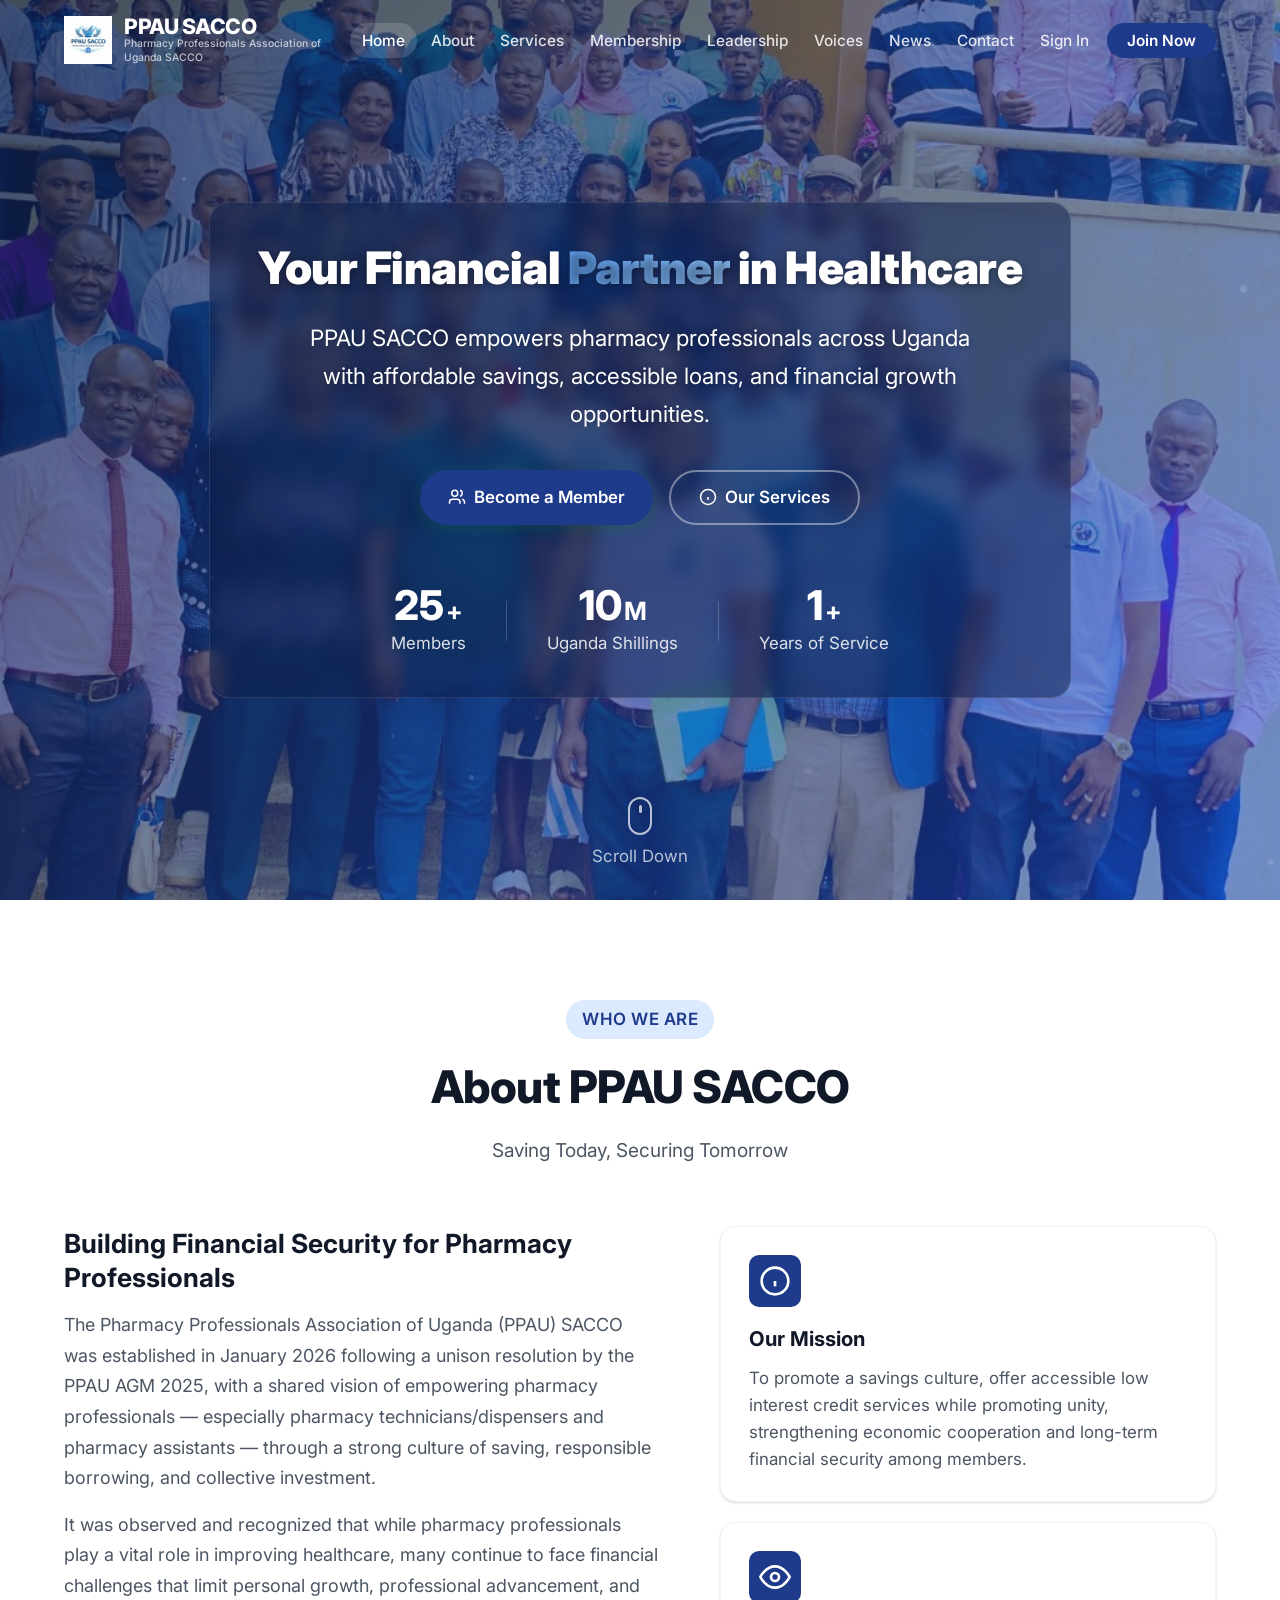
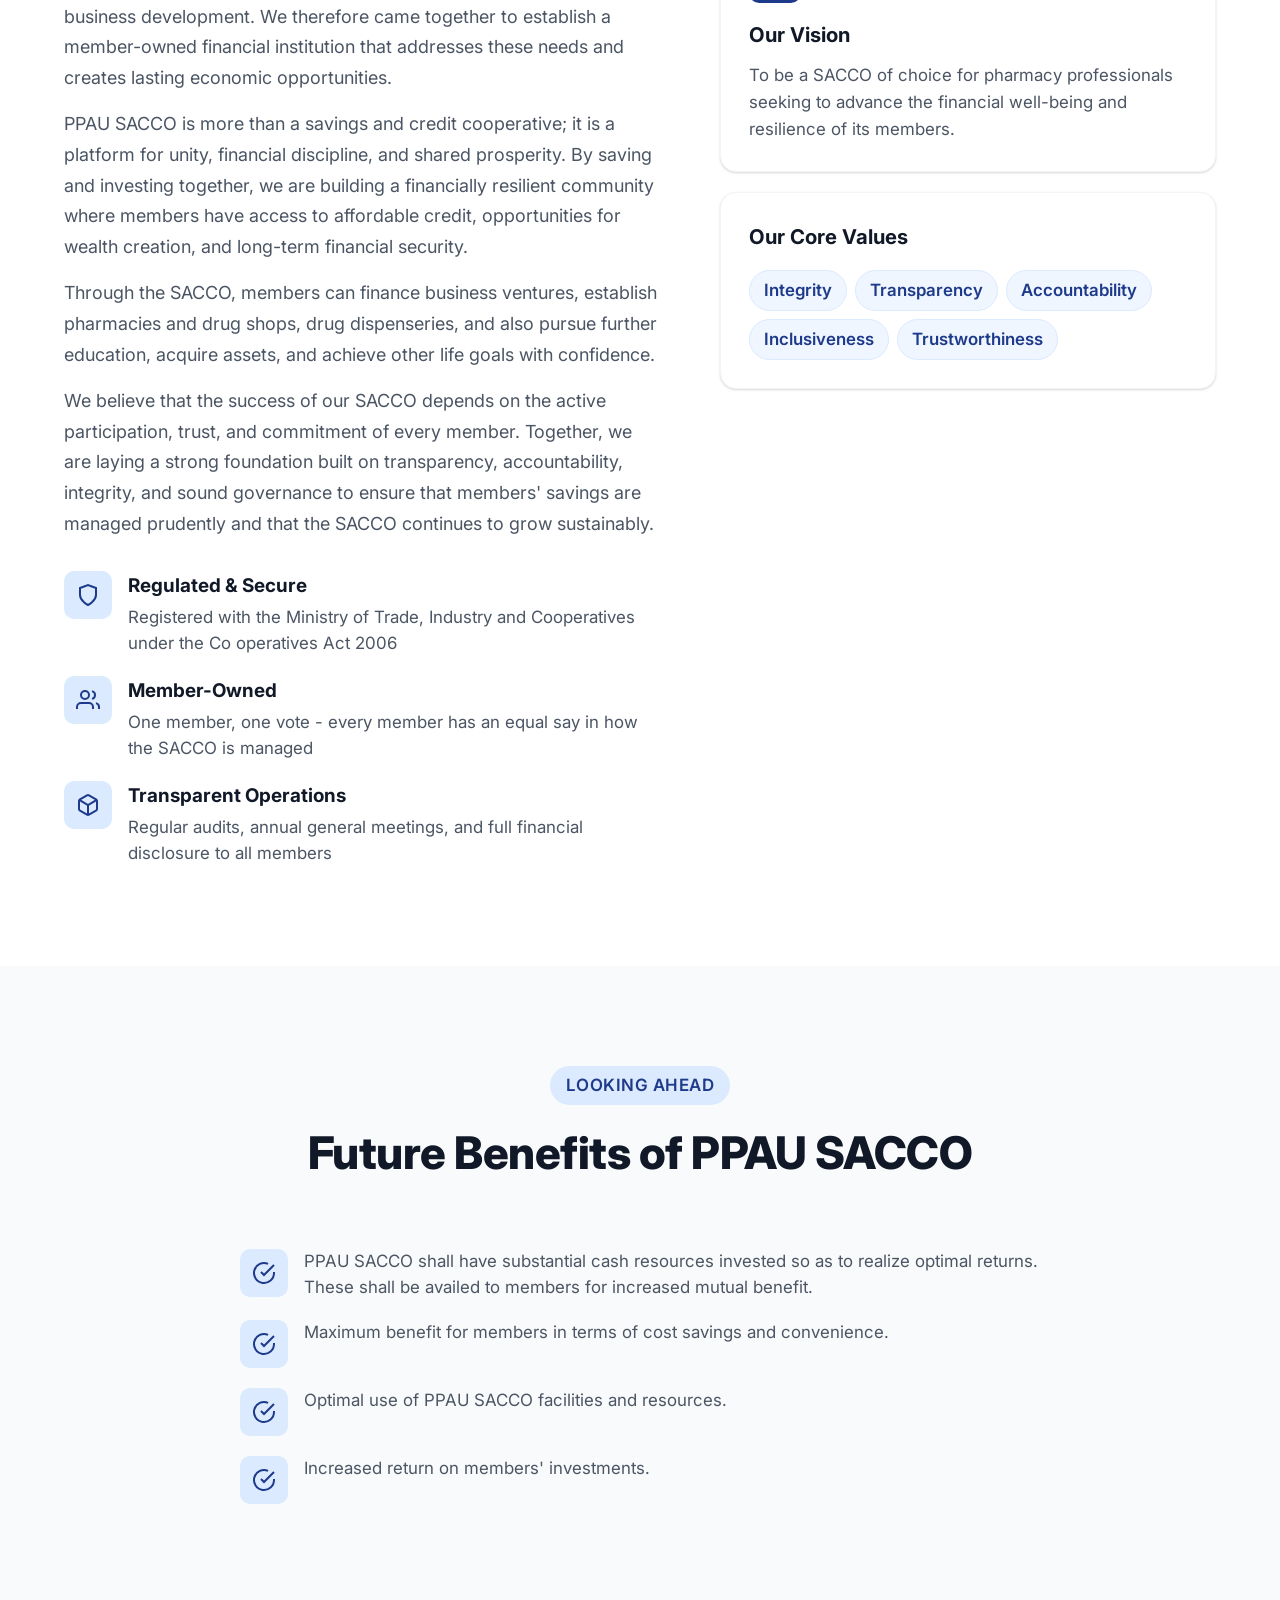
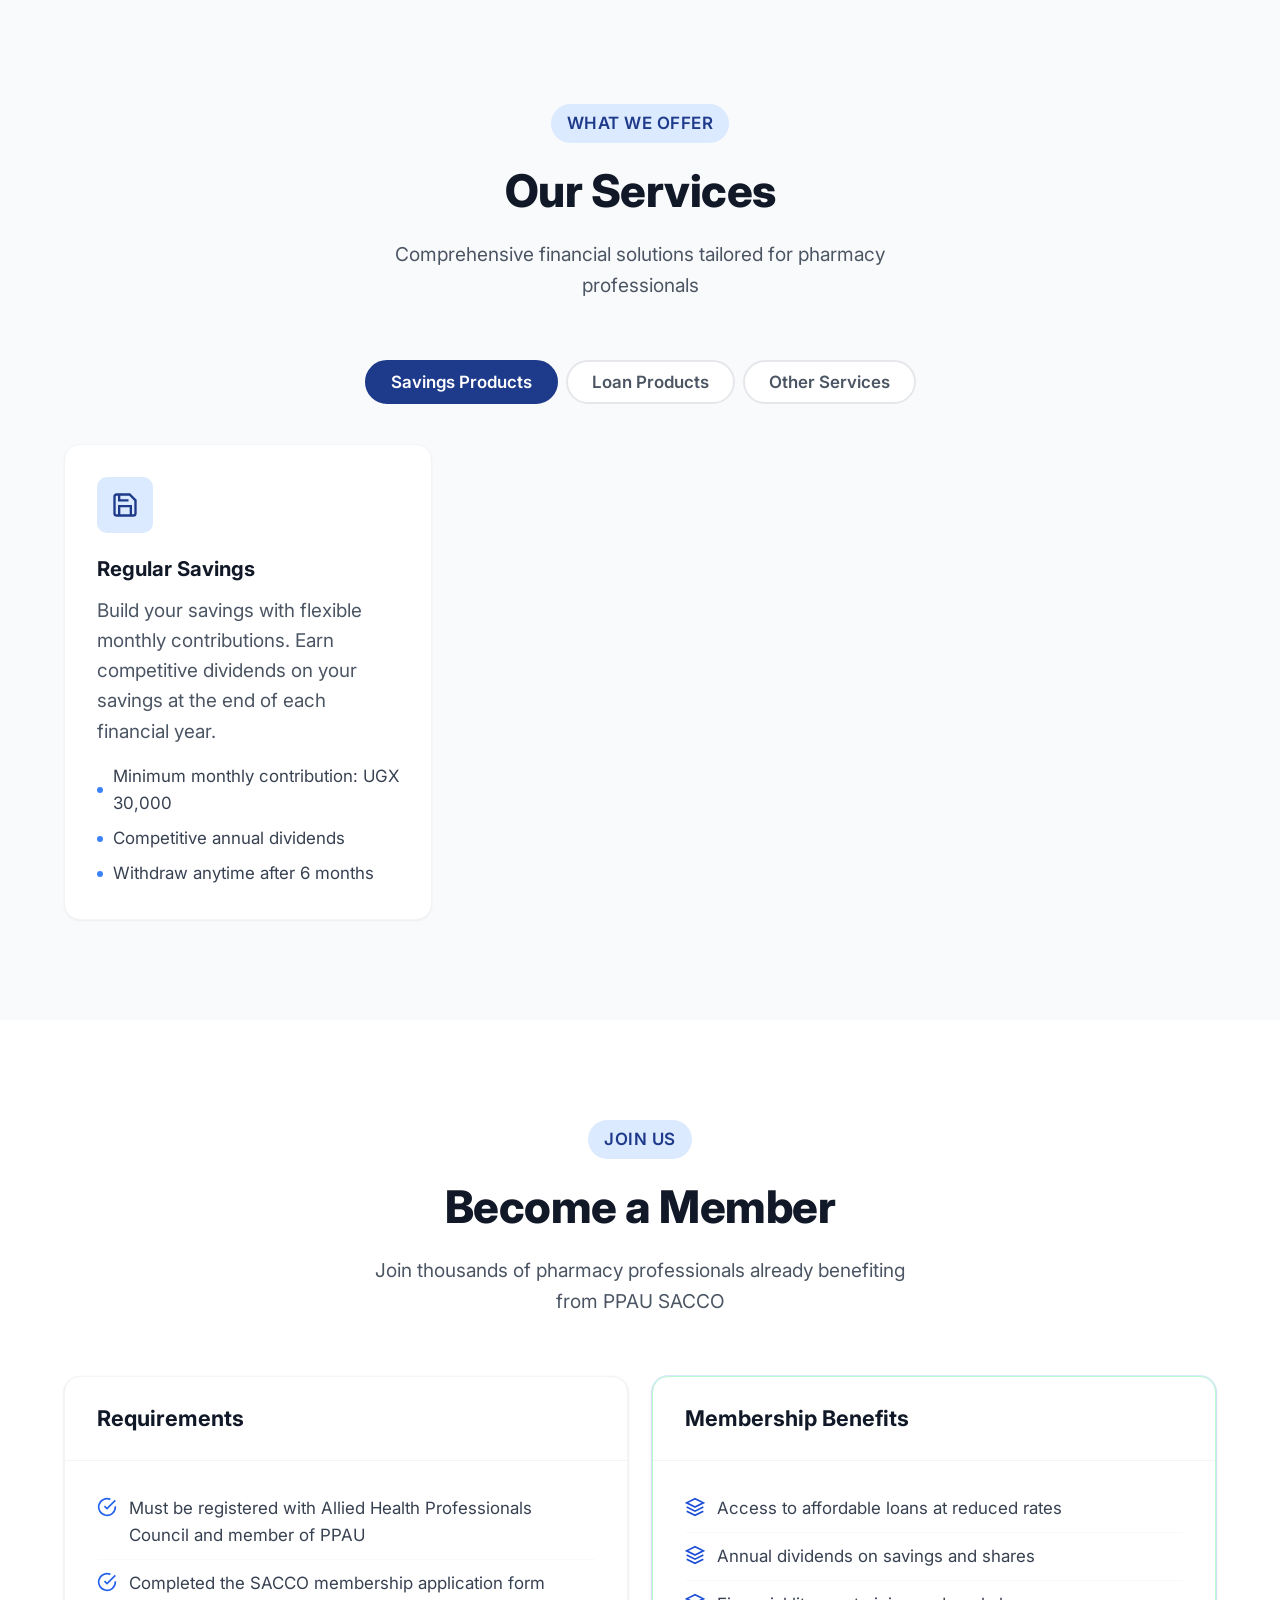
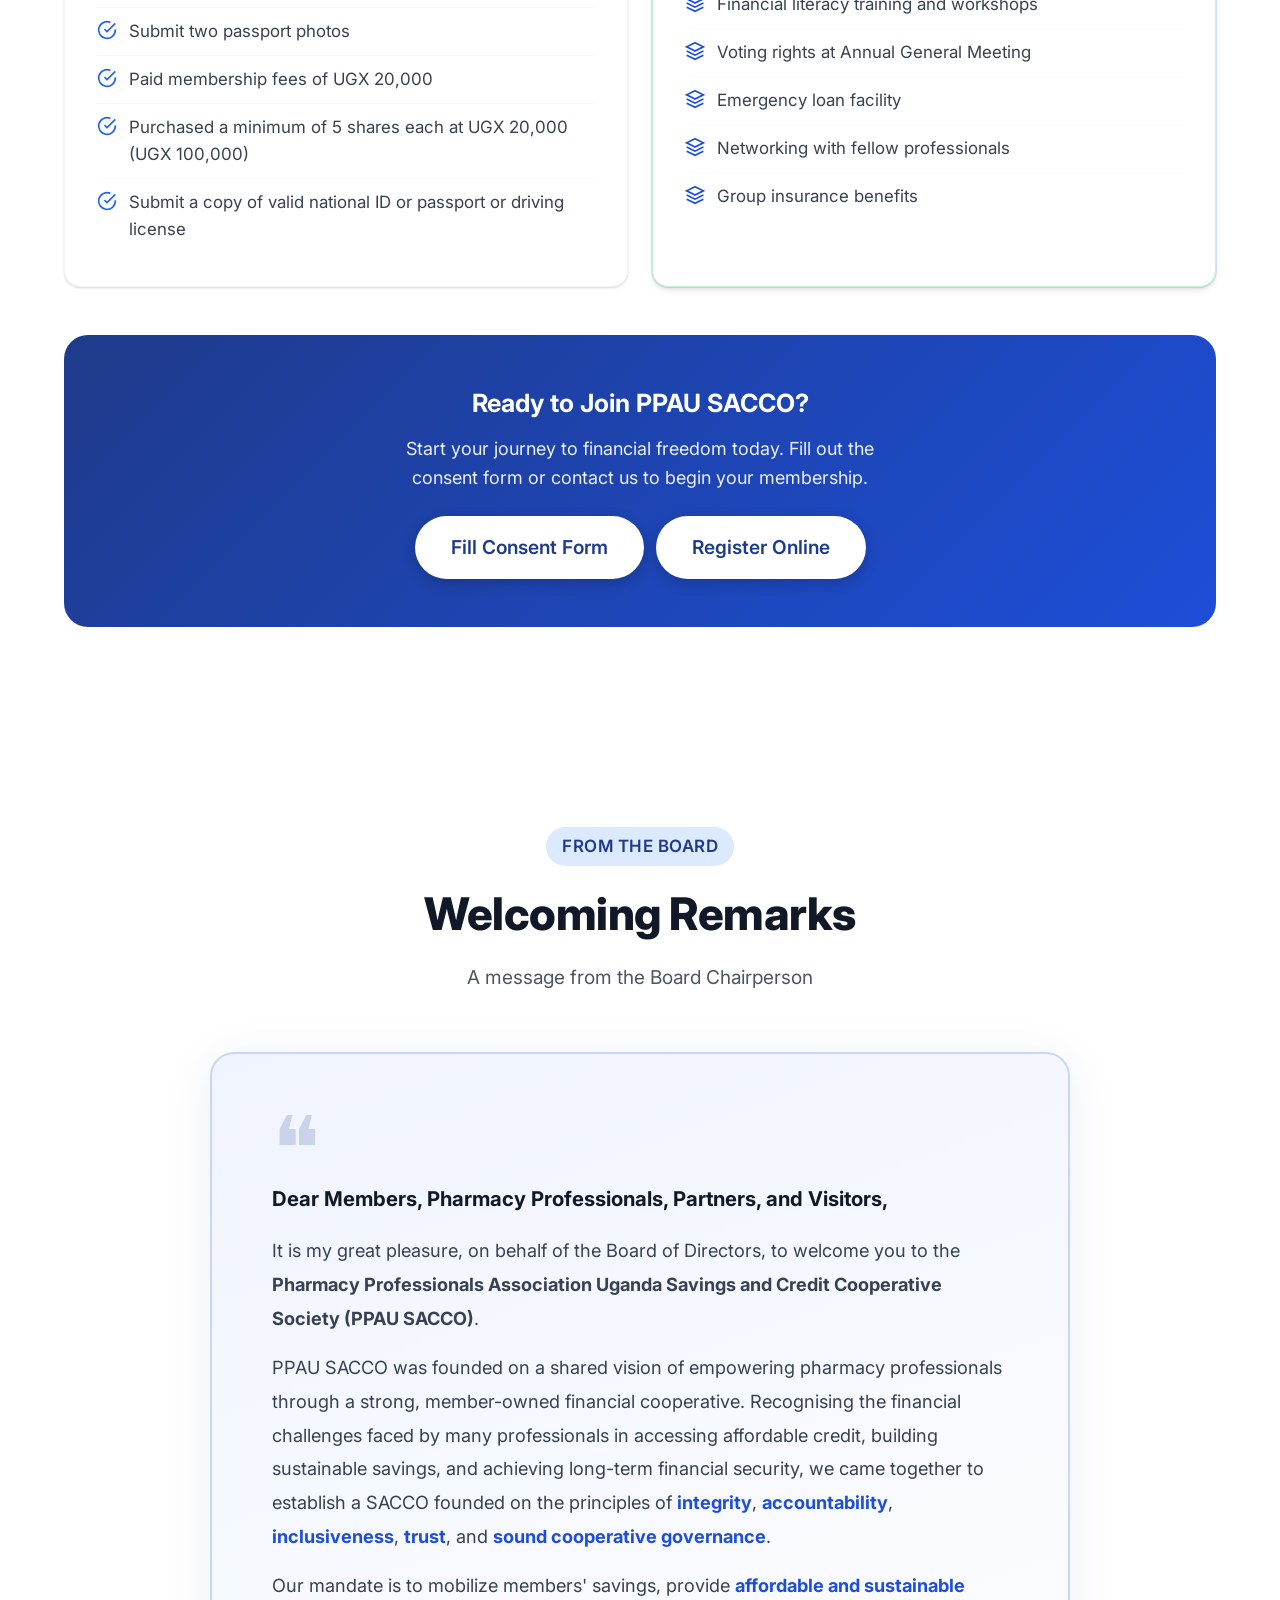
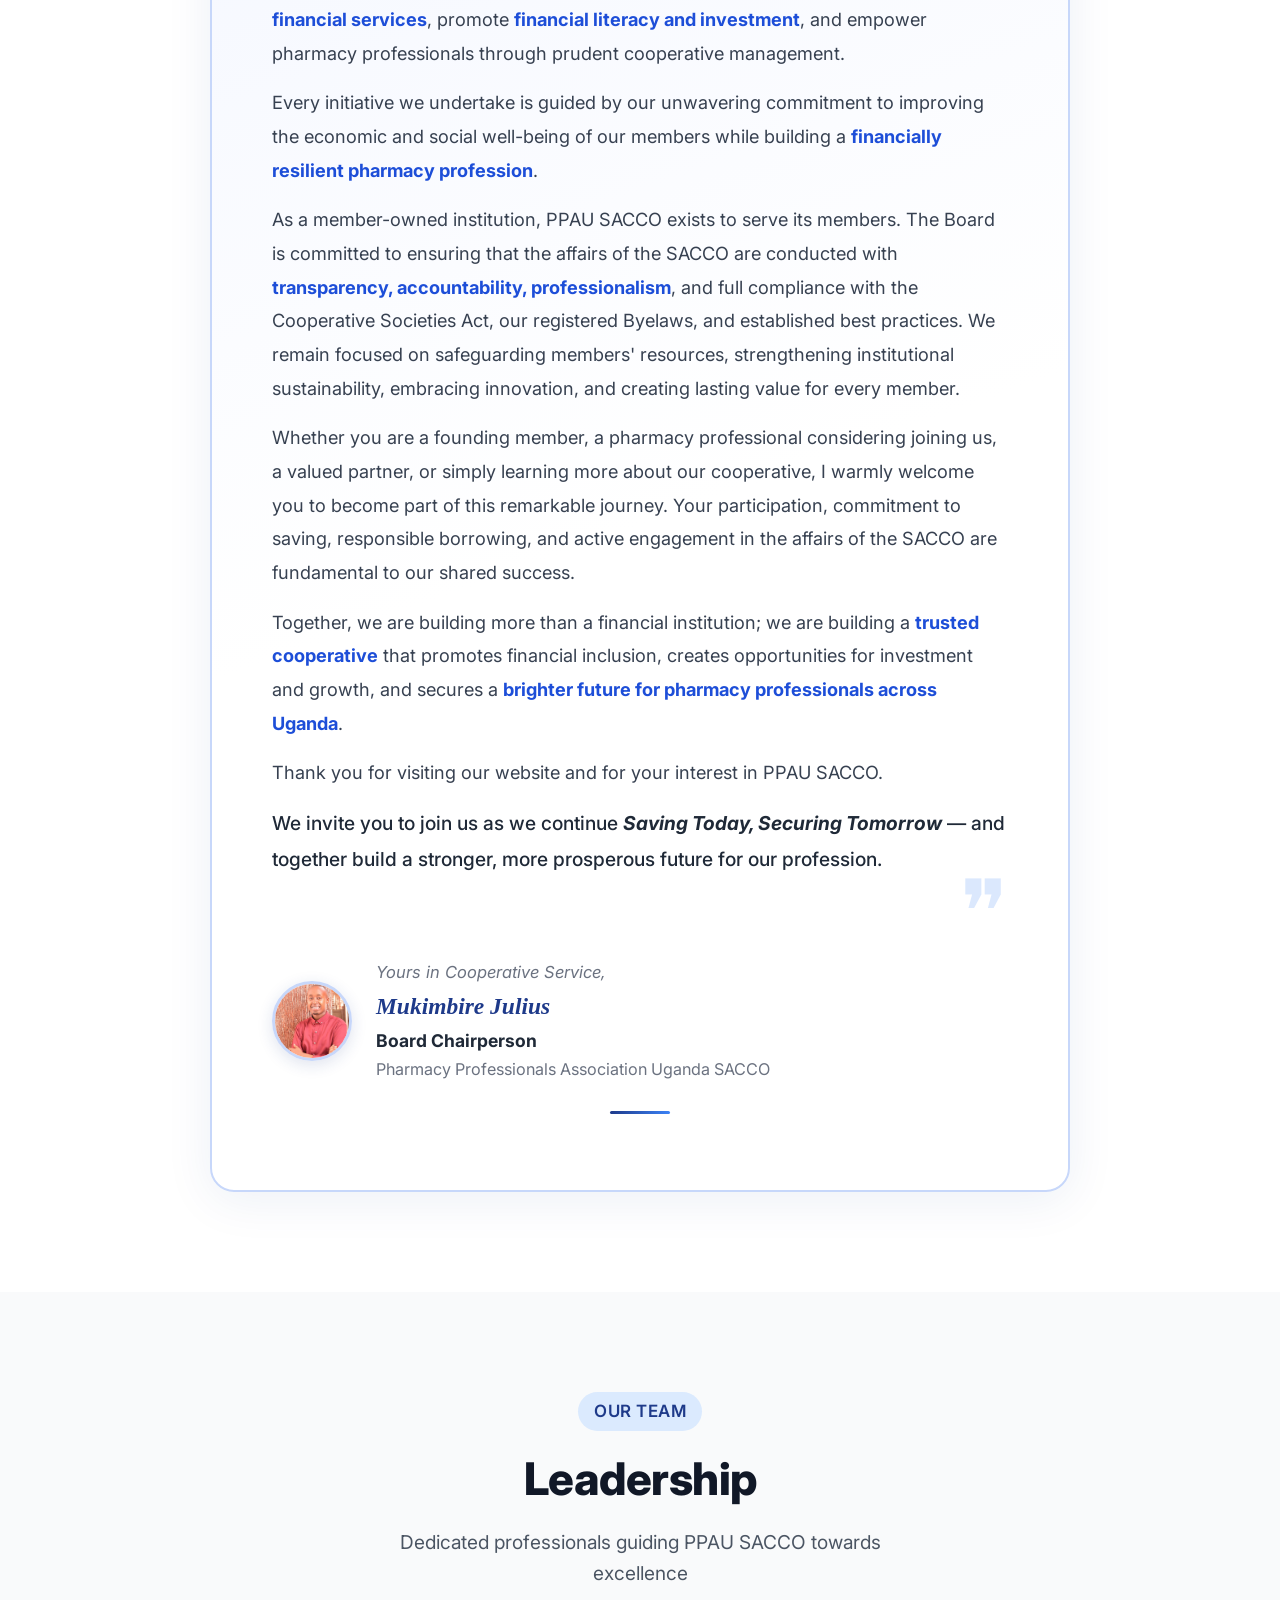
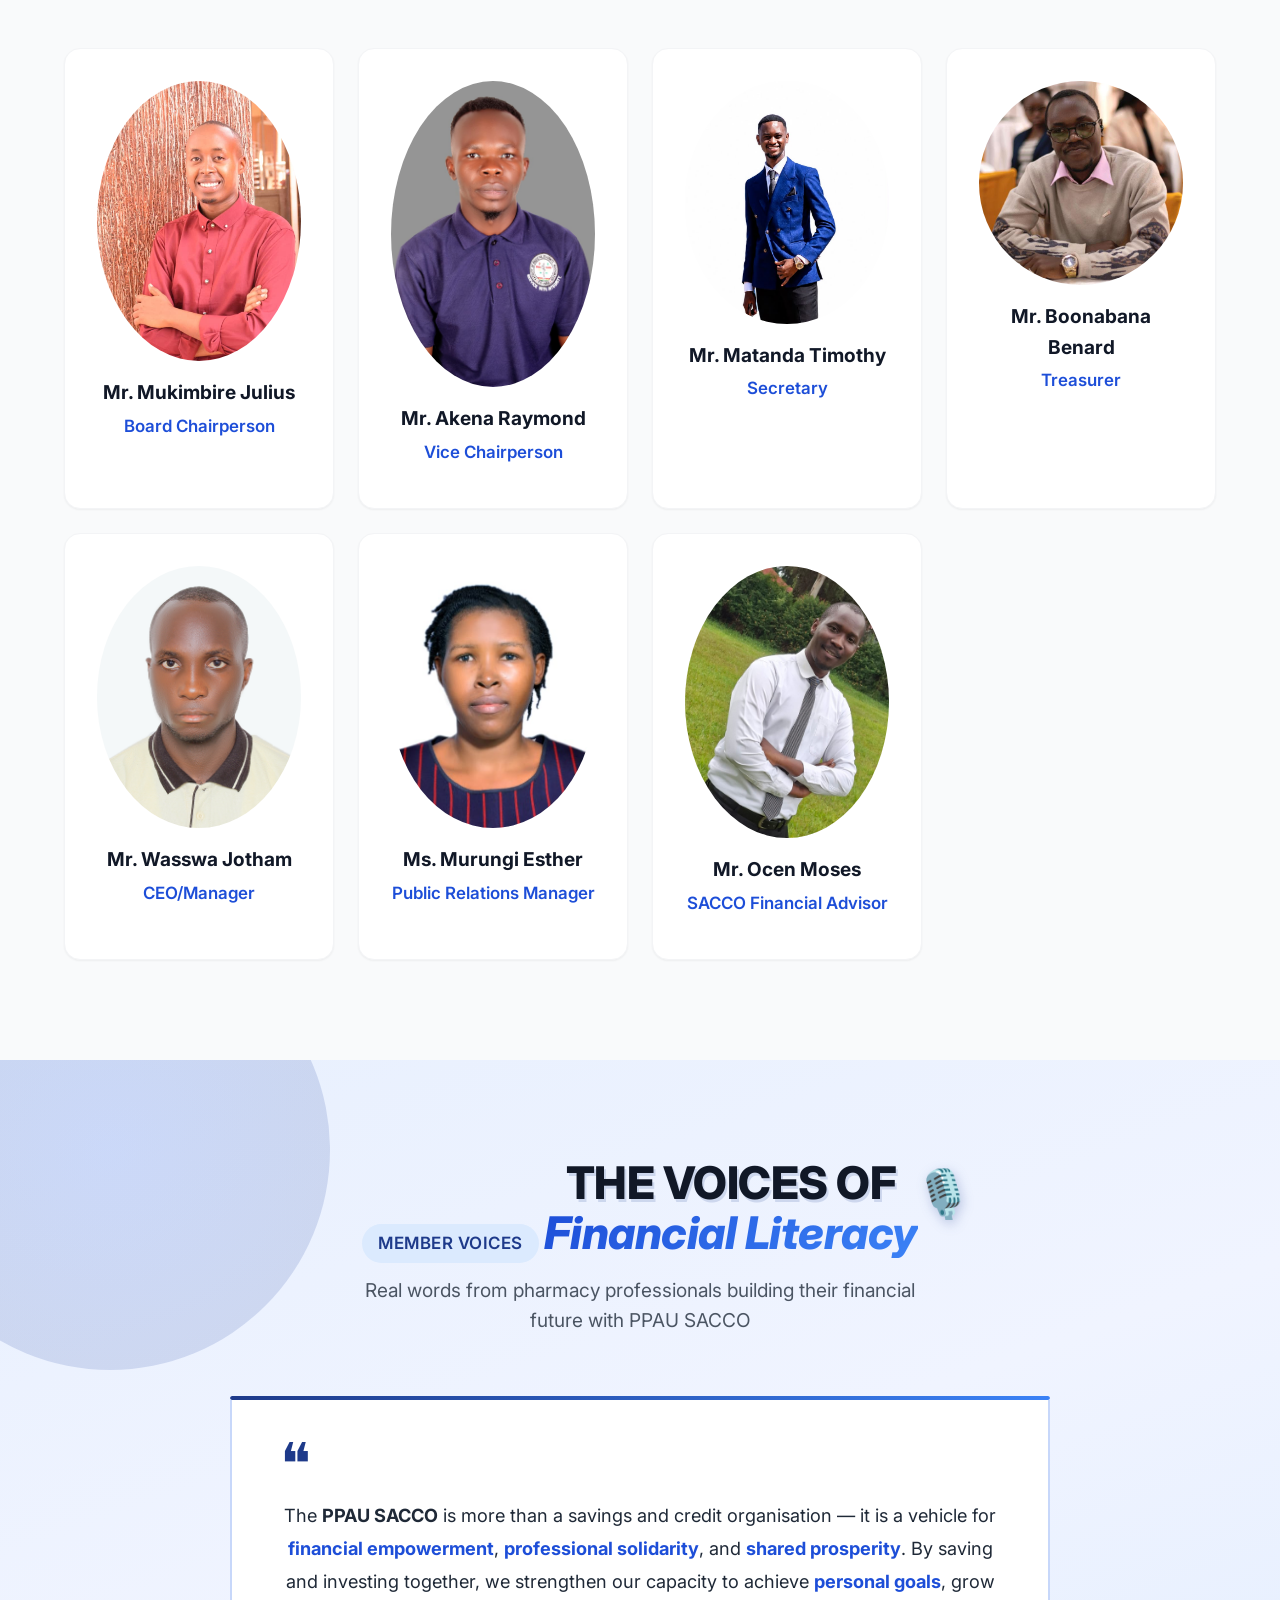
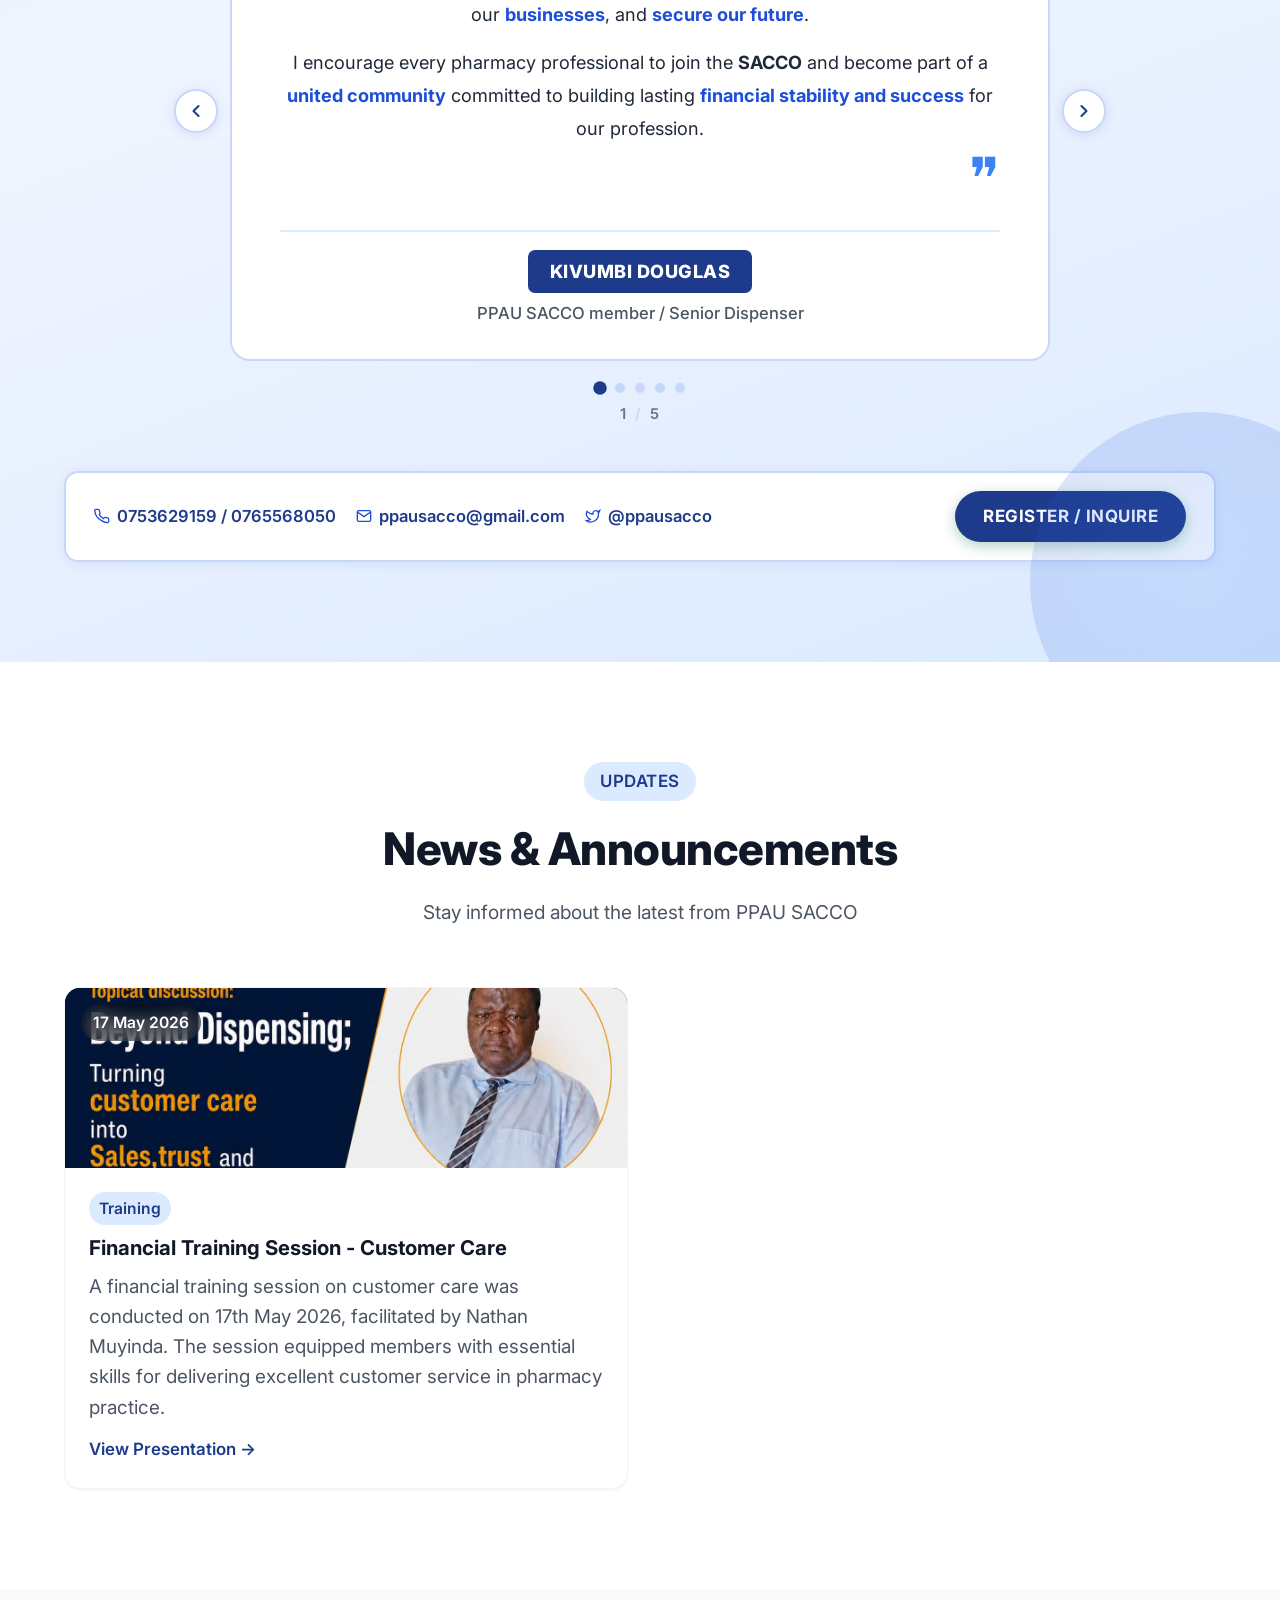
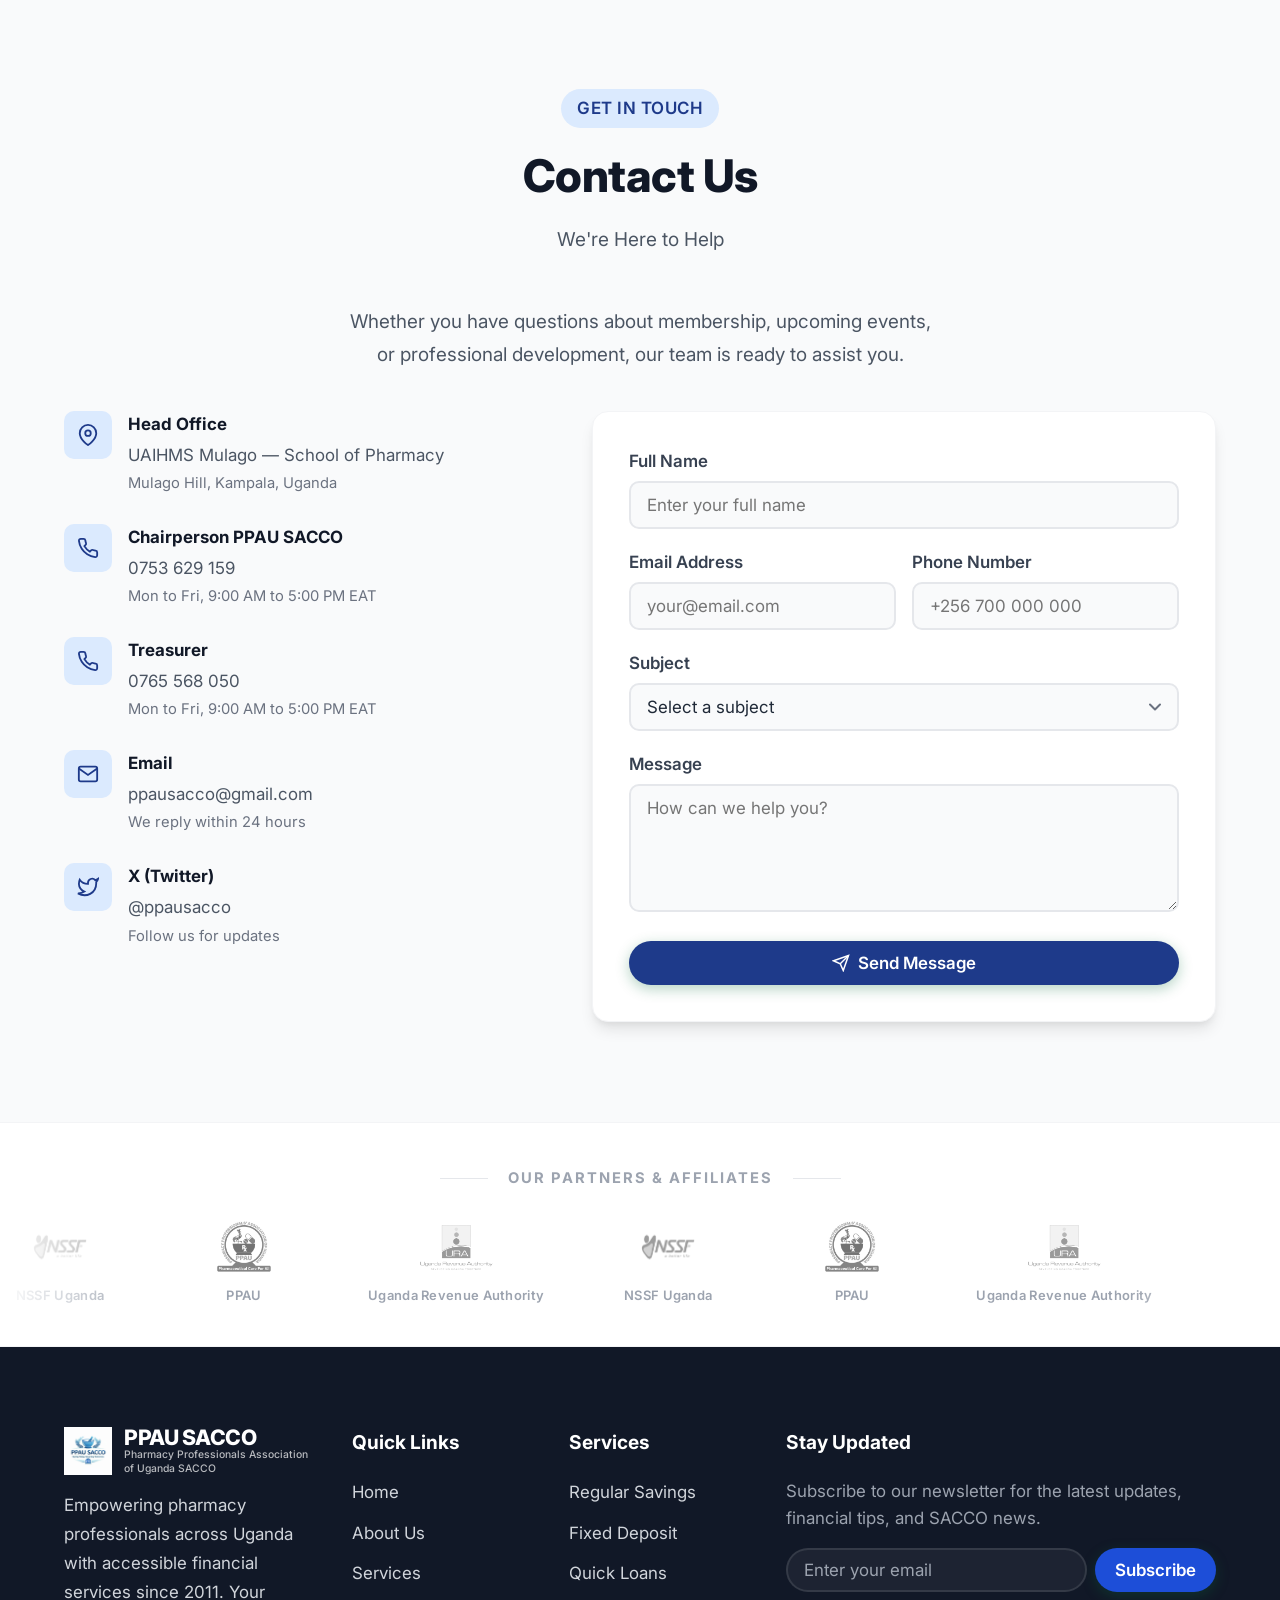
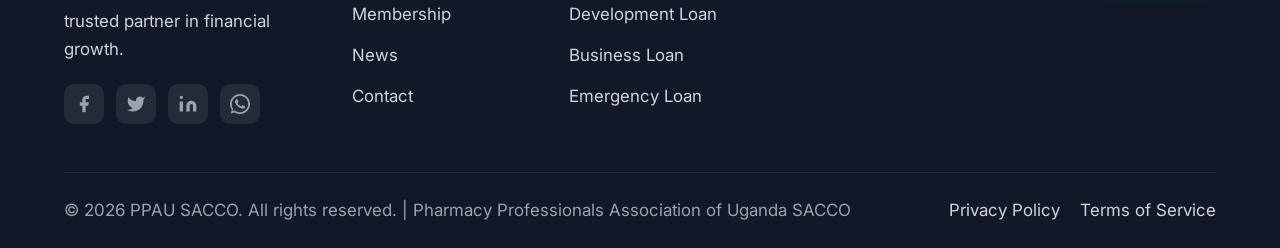
==== commit 52ed2595: "Update Salary Advance Loan to Quick Loans with requirements" ====
--- a/index.html
+++ b/index.html
@@ -250,17 +250,29 @@
       <!-- Loan Products -->
       <div class="tab-content" id="tab-loans">
         <div class="services-grid">
-          <div class="service-card">
+          <div class="service-card service-card-wide">
             <div class="service-icon green">
               <svg width="28" height="28" viewBox="0 0 24 24" fill="none" stroke="currentColor" stroke-width="2"><line x1="12" y1="1" x2="12" y2="23"/><path d="M17 5H9.5a3.5 3.5 0 0 0 0 7h5a3.5 3.5 0 0 1 0 7H6"/></svg>
             </div>
-            <h3>Salary Advance Loan</h3>
-            <p>Access quick funds before your next payday. Available to members with at least 6 months of savings history.</p>
+            <h3>Quick Loans</h3>
+            <p>Access fast funds when you need them most. Loans should not exceed your basic salary. Repayment is recovered monthly through salary deductions.</p>
             <ul class="service-features">
-              <li>Up to 50% of savings</li>
-              <li>2% monthly interest rate</li>
-              <li>Repay within 3 months</li>
+              <li>Loan amount not greater than basic salary</li>
+              <li>10% interest per annum on reducing balance</li>
+              <li>Repayment period not exceeding 3 months</li>
+              <li>Recovered monthly via salary deductions</li>
             </ul>
+            <div class="service-requirements">
+              <h4>Requirements</h4>
+              <ul>
+                <li>Minimum 6 months membership</li>
+                <li>Fully filled loan application form</li>
+                <li>Passport photo</li>
+                <li>National ID / Driving Permit</li>
+                <li>Bank statement showing monthly salary and existing deductions</li>
+                <li>Must have 50% of shares and savings for the loan amount applied for</li>
+              </ul>
+            </div>
           </div>
           <div class="service-card">
             <div class="service-icon blue">
@@ -966,7 +978,7 @@
           <ul>
             <li><a href="#services">Regular Savings</a></li>
             <li><a href="#services">Fixed Deposit</a></li>
-            <li><a href="#services">Salary Advance</a></li>
+            <li><a href="#services">Quick Loans</a></li>
             <li><a href="#services">Development Loan</a></li>
             <li><a href="#services">Business Loan</a></li>
             <li><a href="#services">Emergency Loan</a></li>
--- a/styles.css
+++ b/styles.css
@@ -861,6 +861,59 @@
   height: 6px;
   border-radius: 50%;
   background: var(--green-500);
+}
+
+.service-card-wide {
+  grid-column: span 2;
+}
+
+.service-requirements {
+  margin-top: 16px;
+  padding-top: 14px;
+  border-top: 1px solid var(--gray-200);
+}
+
+.service-requirements h4 {
+  font-size: clamp(0.85rem, 0.9vw + 0.3rem, 0.95rem);
+  font-weight: 700;
+  color: var(--gray-900);
+  margin-bottom: 8px;
+}
+
+.service-requirements ul {
+  display: flex;
+  flex-direction: column;
+  gap: 6px;
+  list-style: none;
+  padding: 0;
+}
+
+.service-requirements li {
+  display: flex;
+  align-items: flex-start;
+  gap: 8px;
+  font-size: clamp(0.8rem, 0.85vw + 0.25rem, 0.9rem);
+  color: var(--gray-600);
+  padding-left: 16px;
+  position: relative;
+  line-height: 1.5;
+}
+
+.service-requirements li::before {
+  content: '';
+  position: absolute;
+  left: 0;
+  top: 8px;
+  width: 5px;
+  height: 5px;
+  border-radius: 50%;
+  background: var(--gray-400);
+}
+
+@media (max-width: 768px) {
+  .service-card-wide {
+    grid-column: span 1;
+  }
 }
 
 /* ===== MEMBERSHIP ===== */
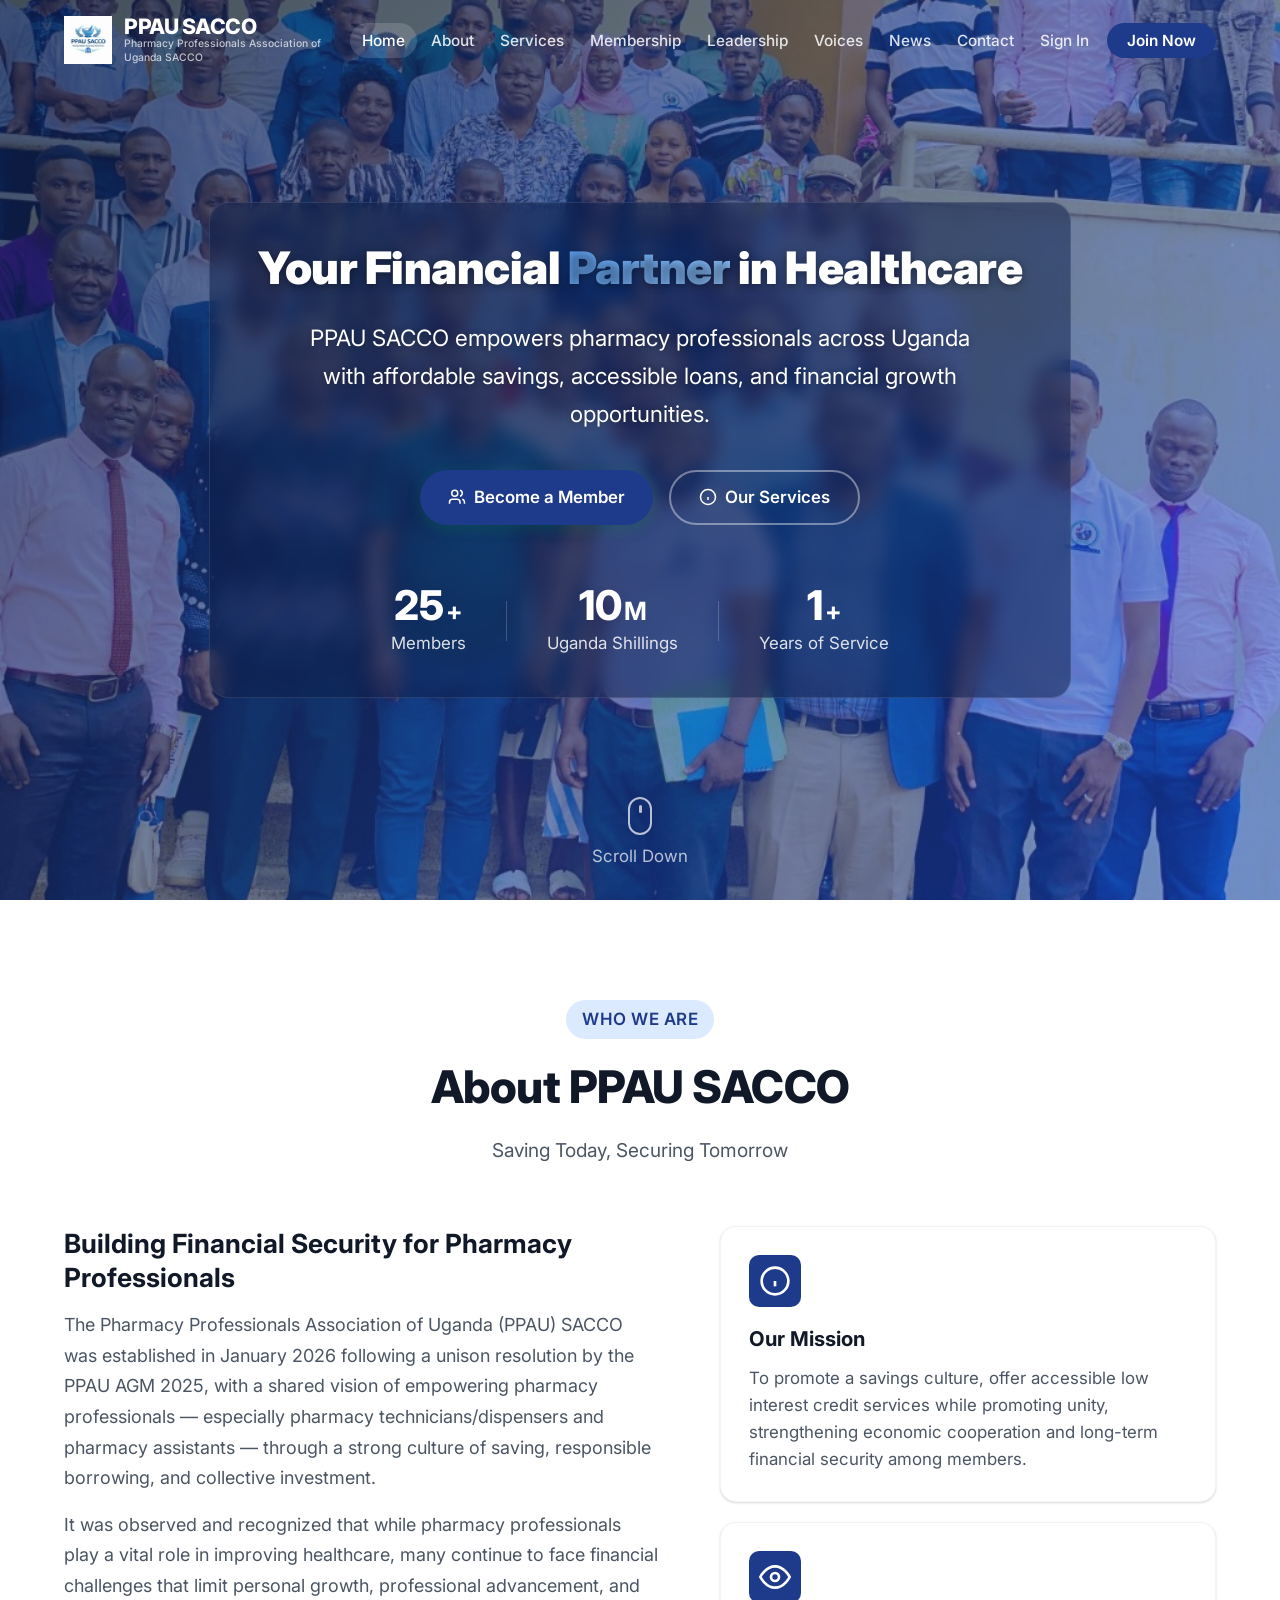
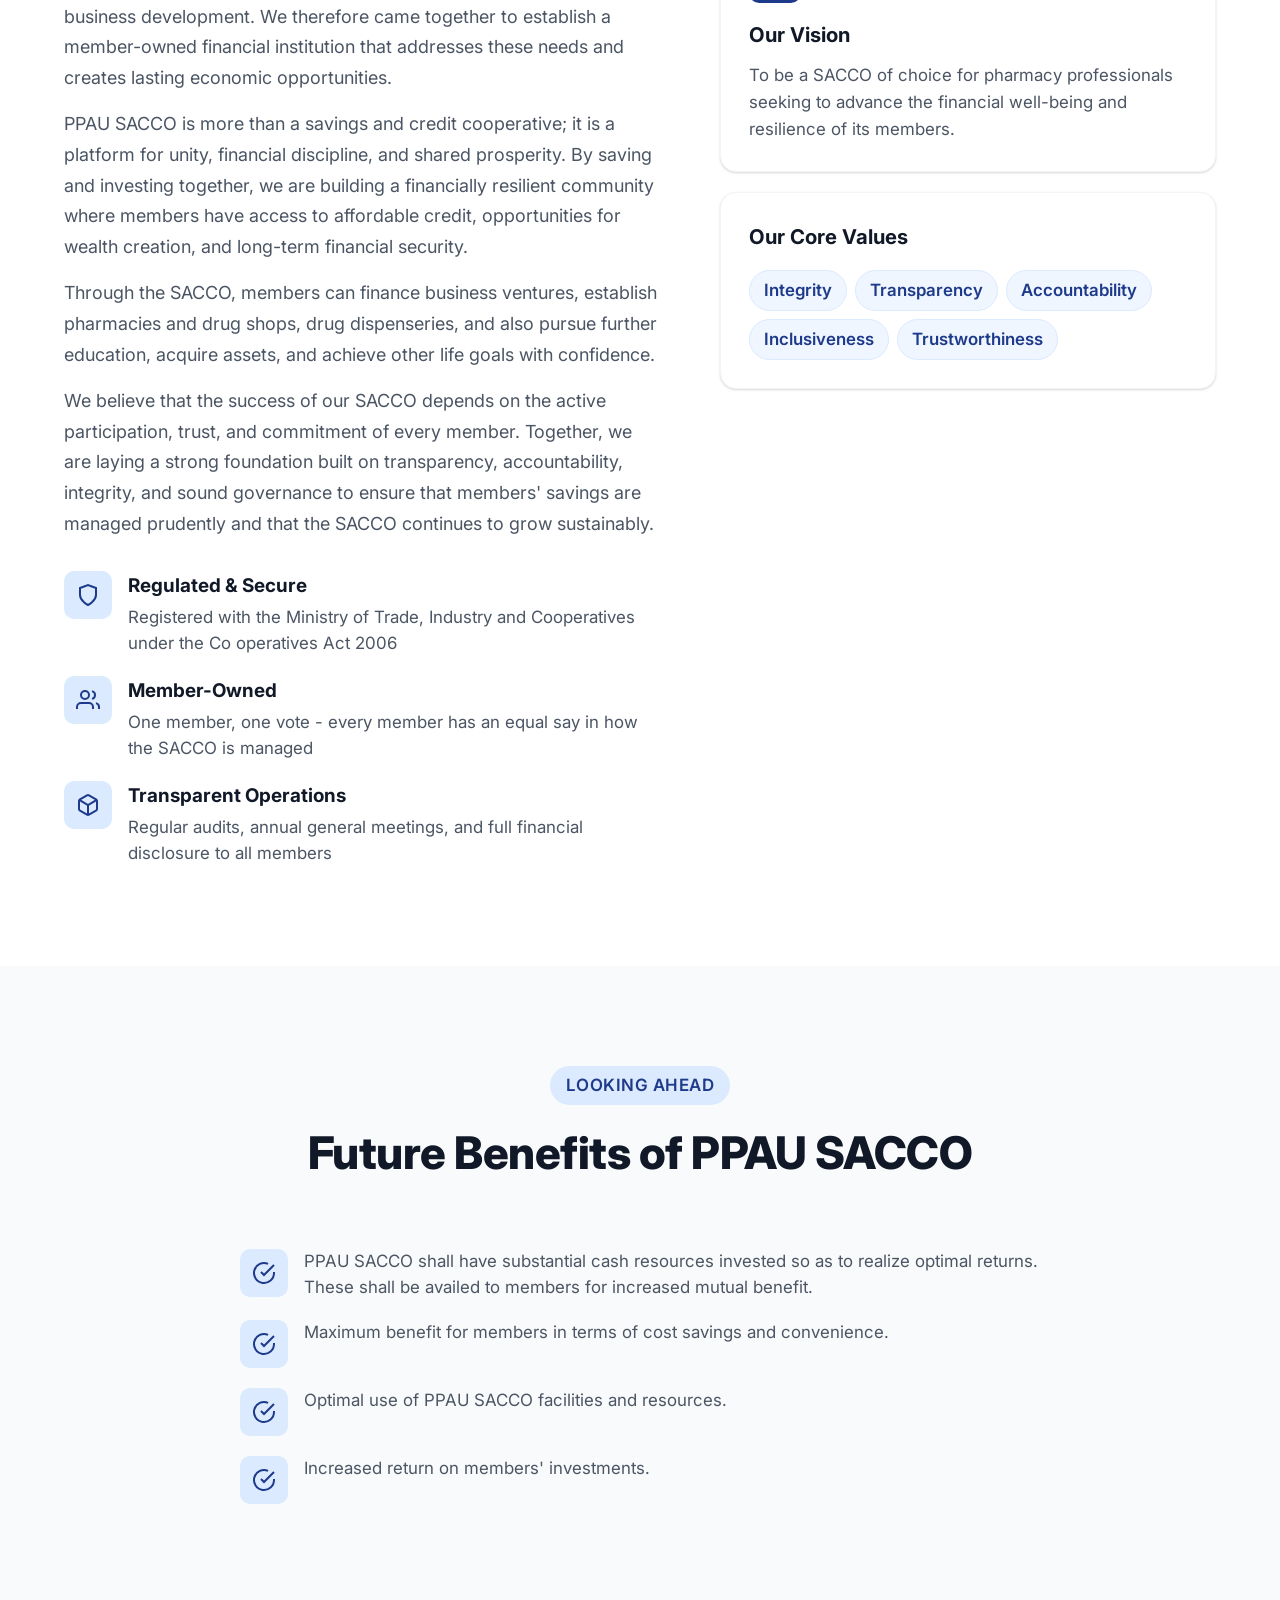
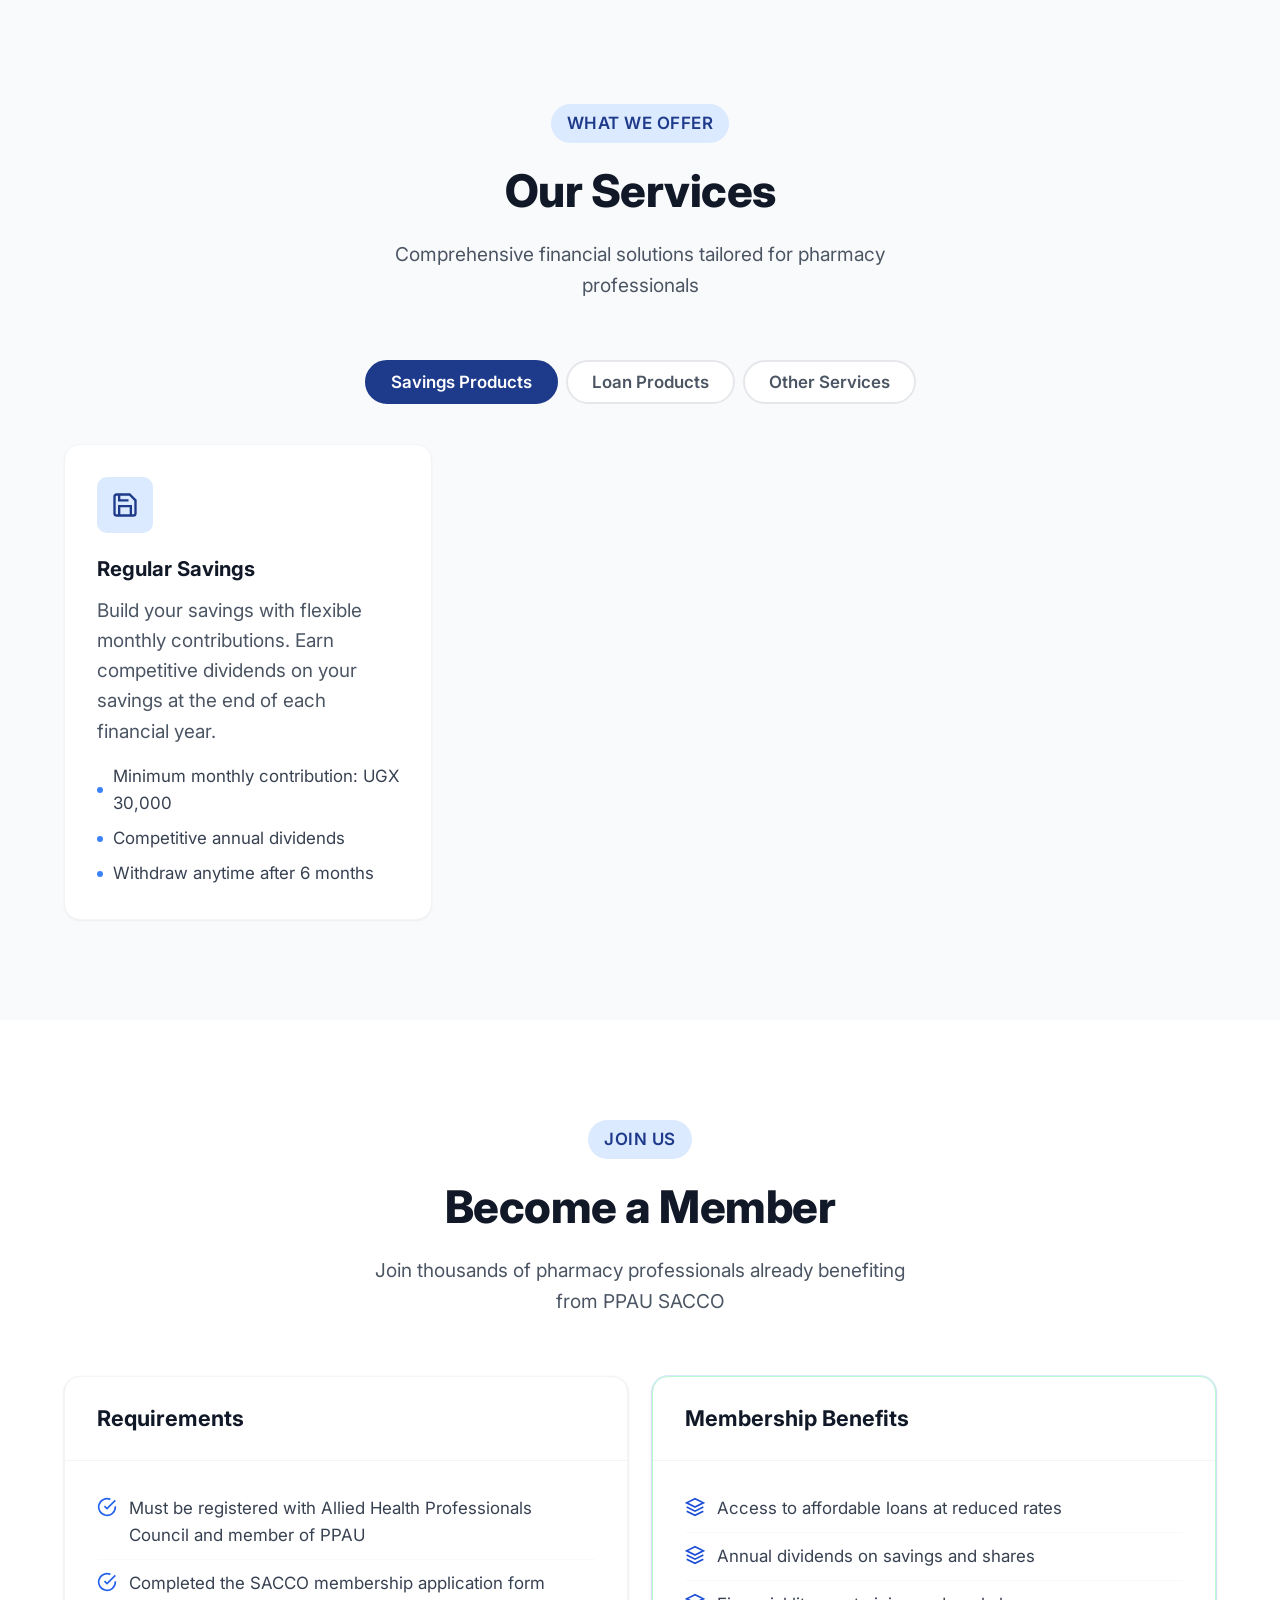
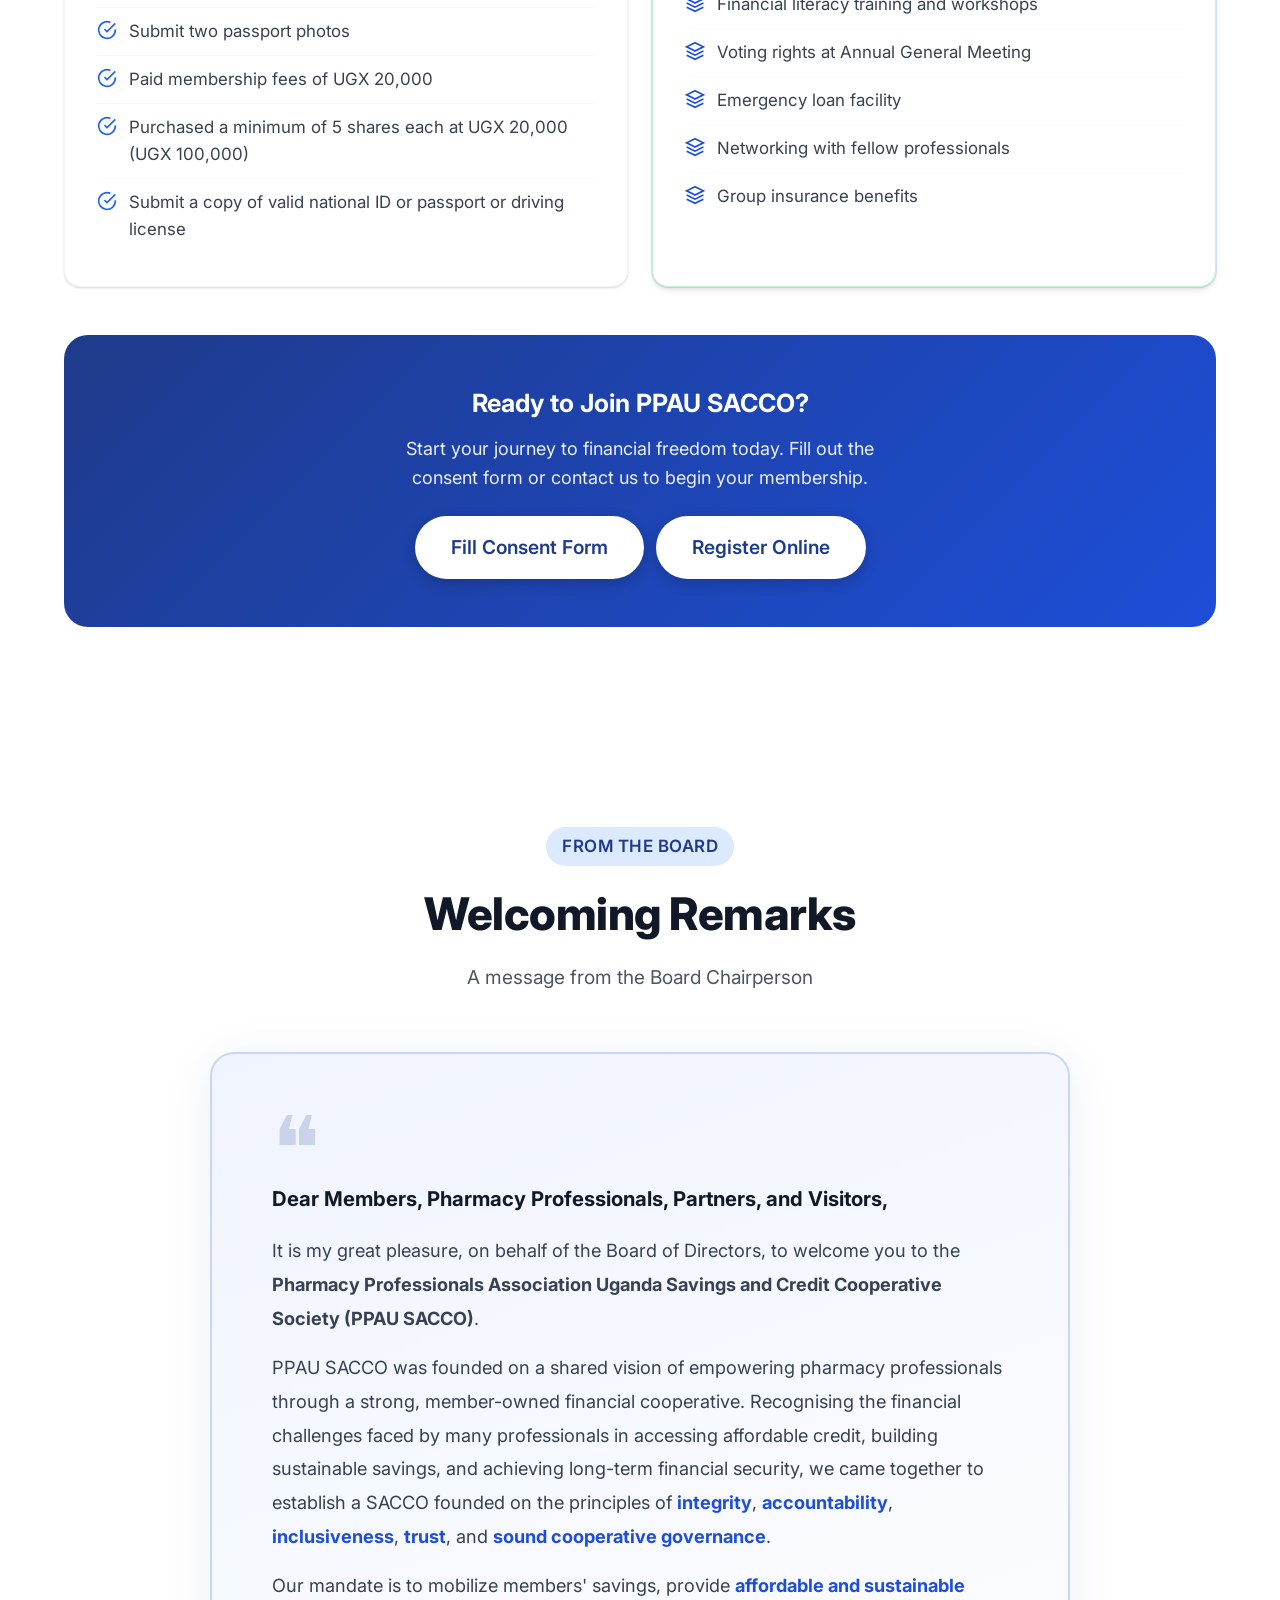
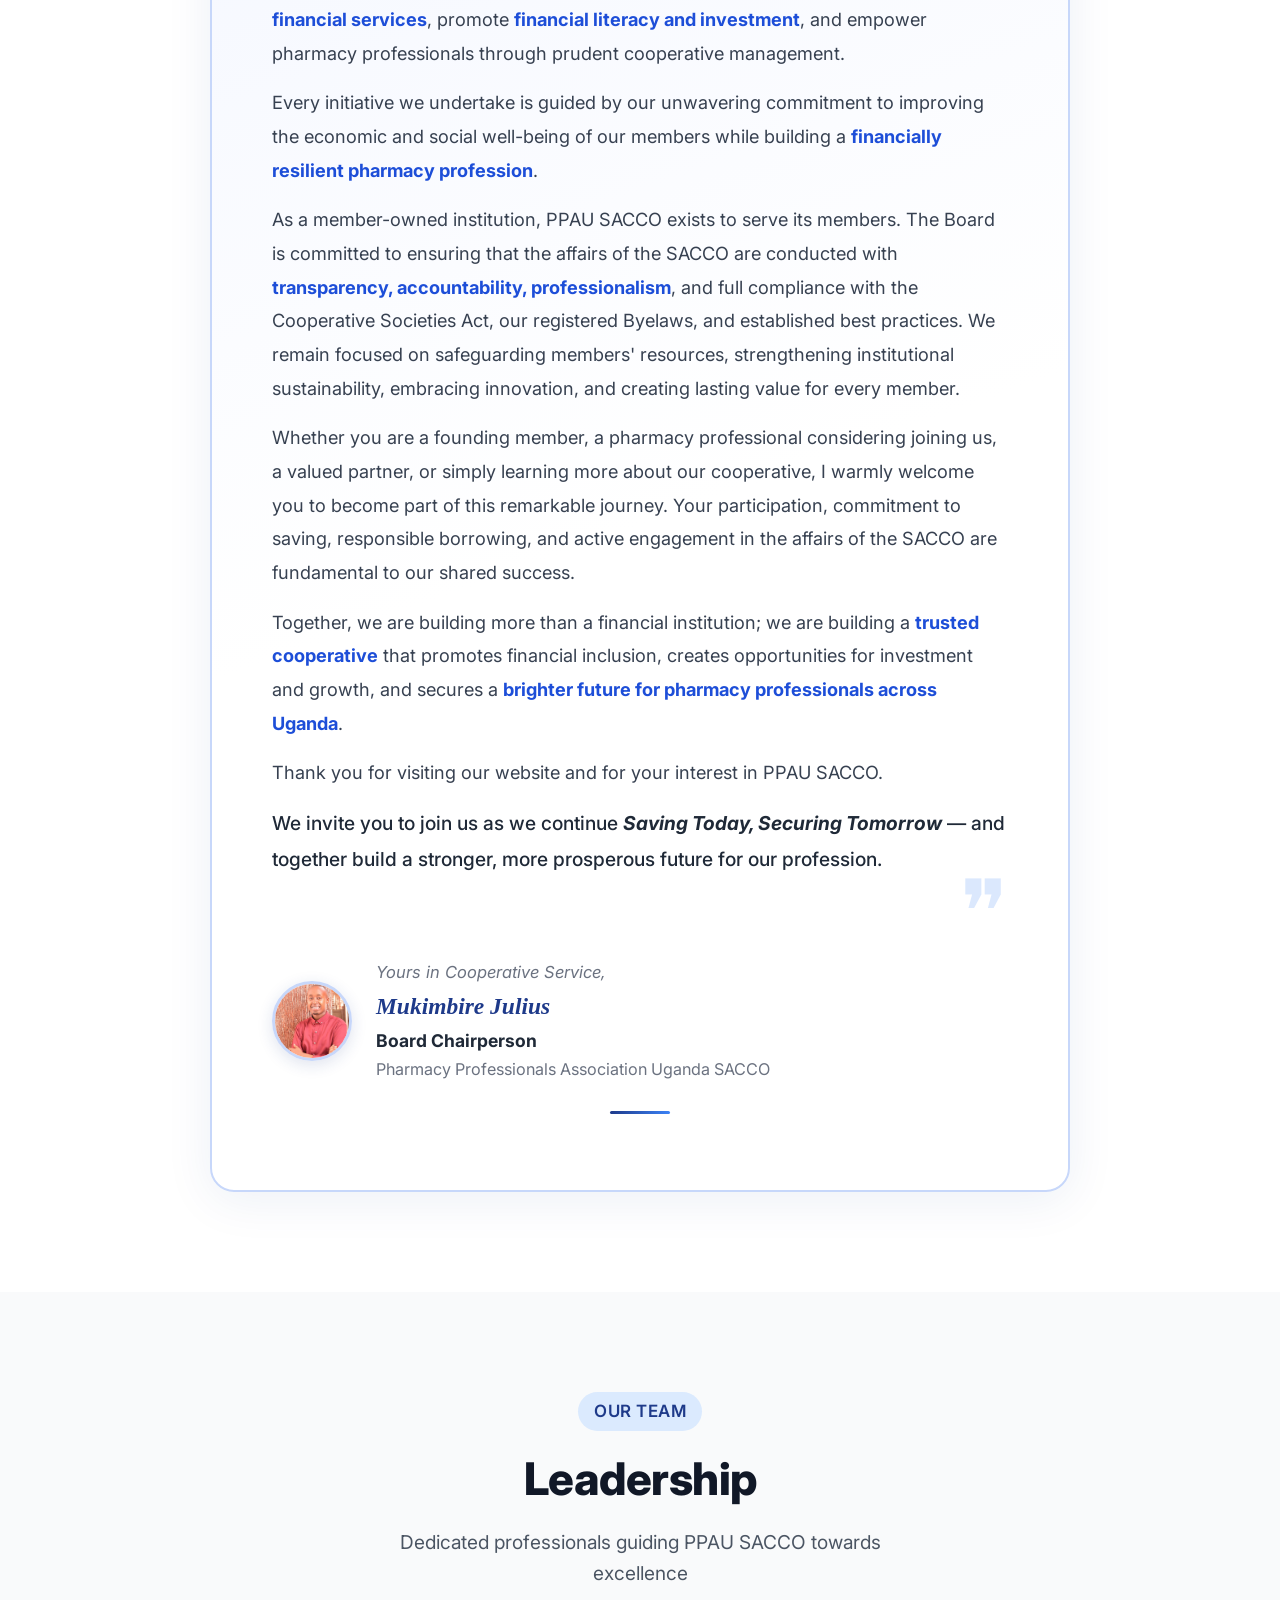
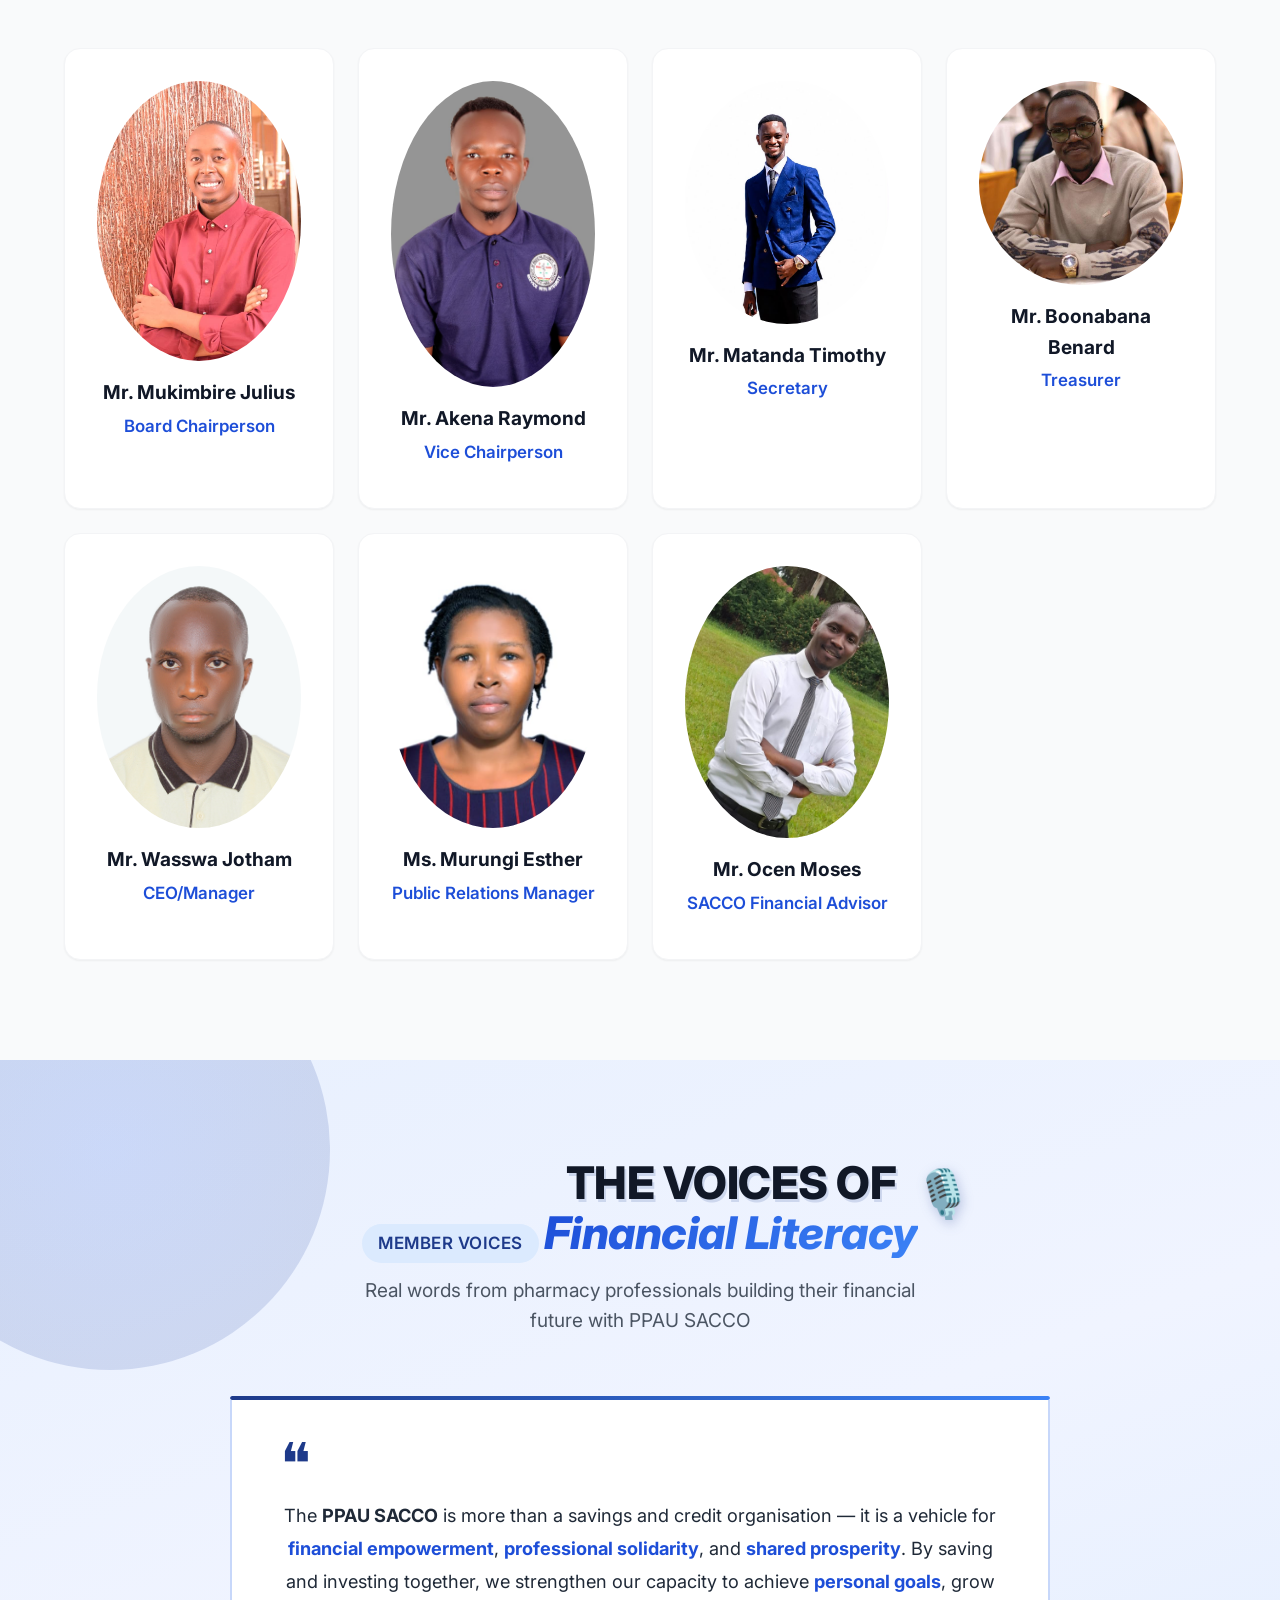
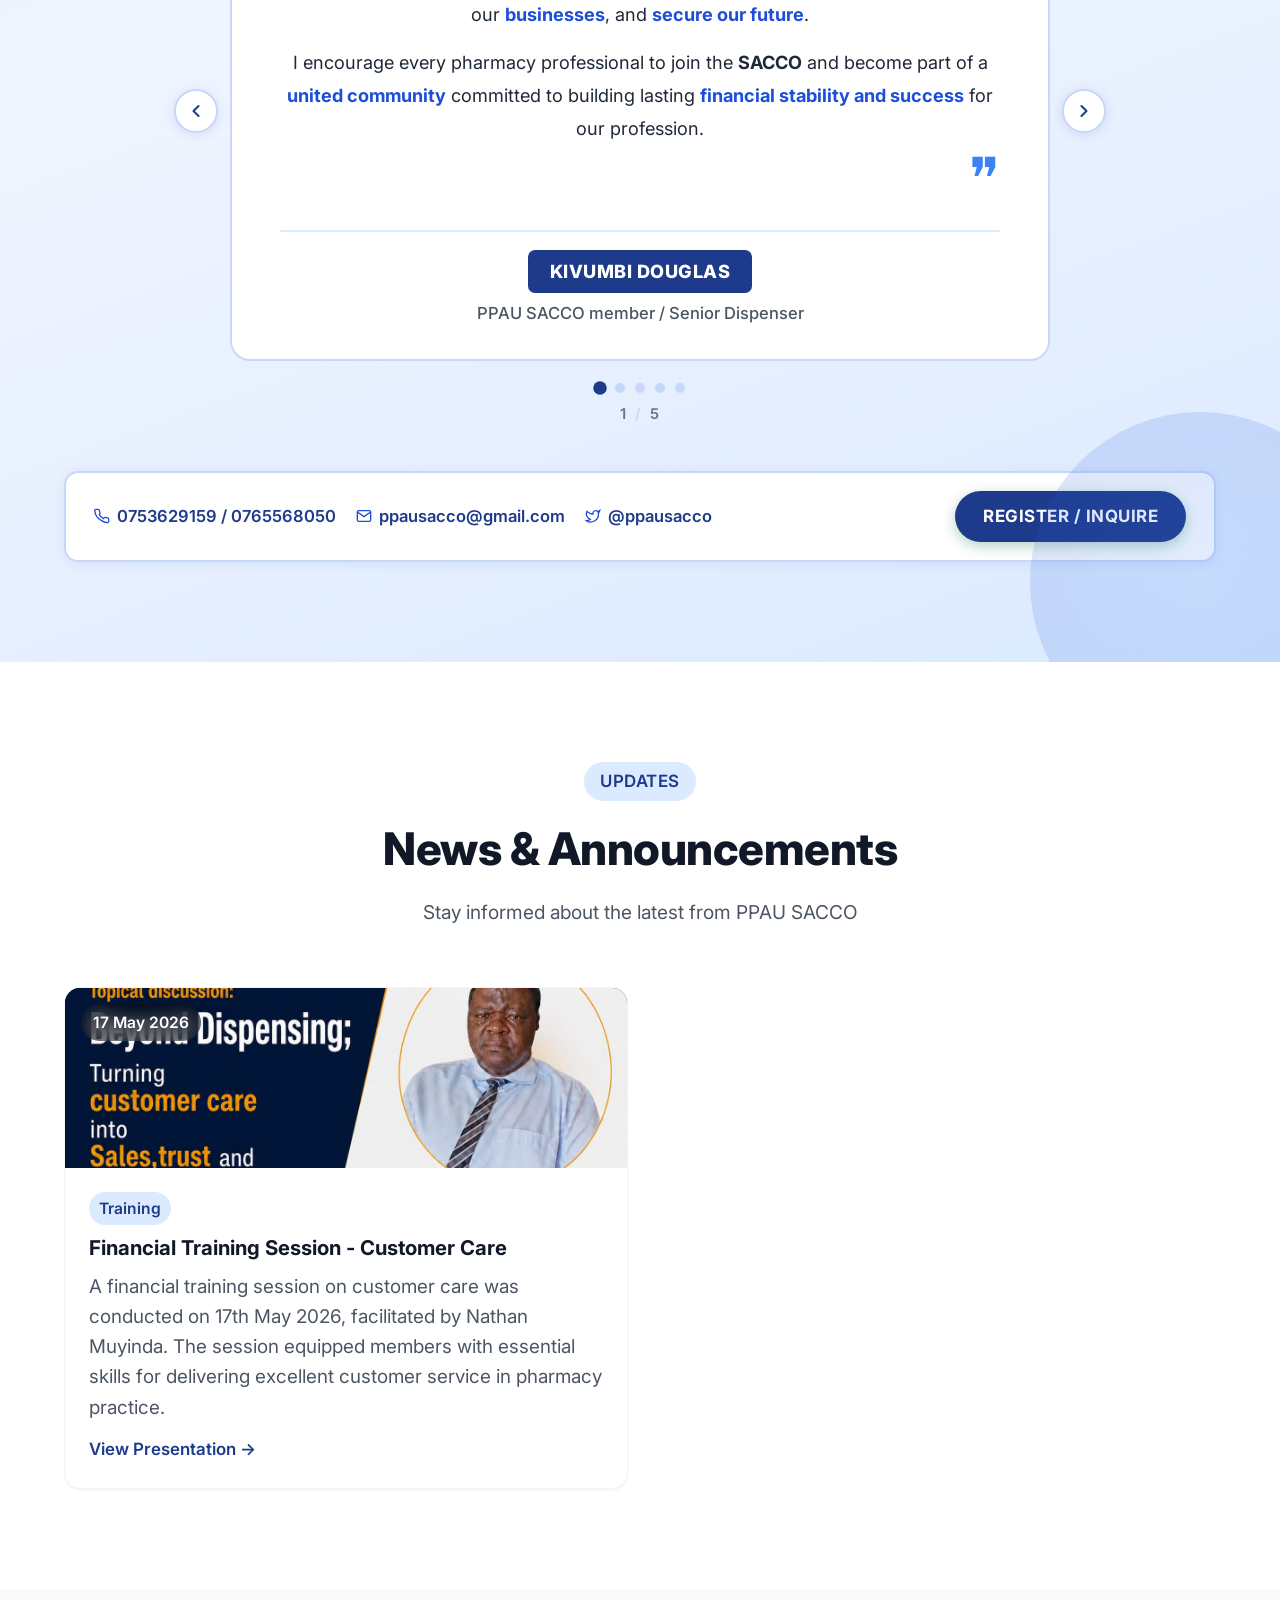
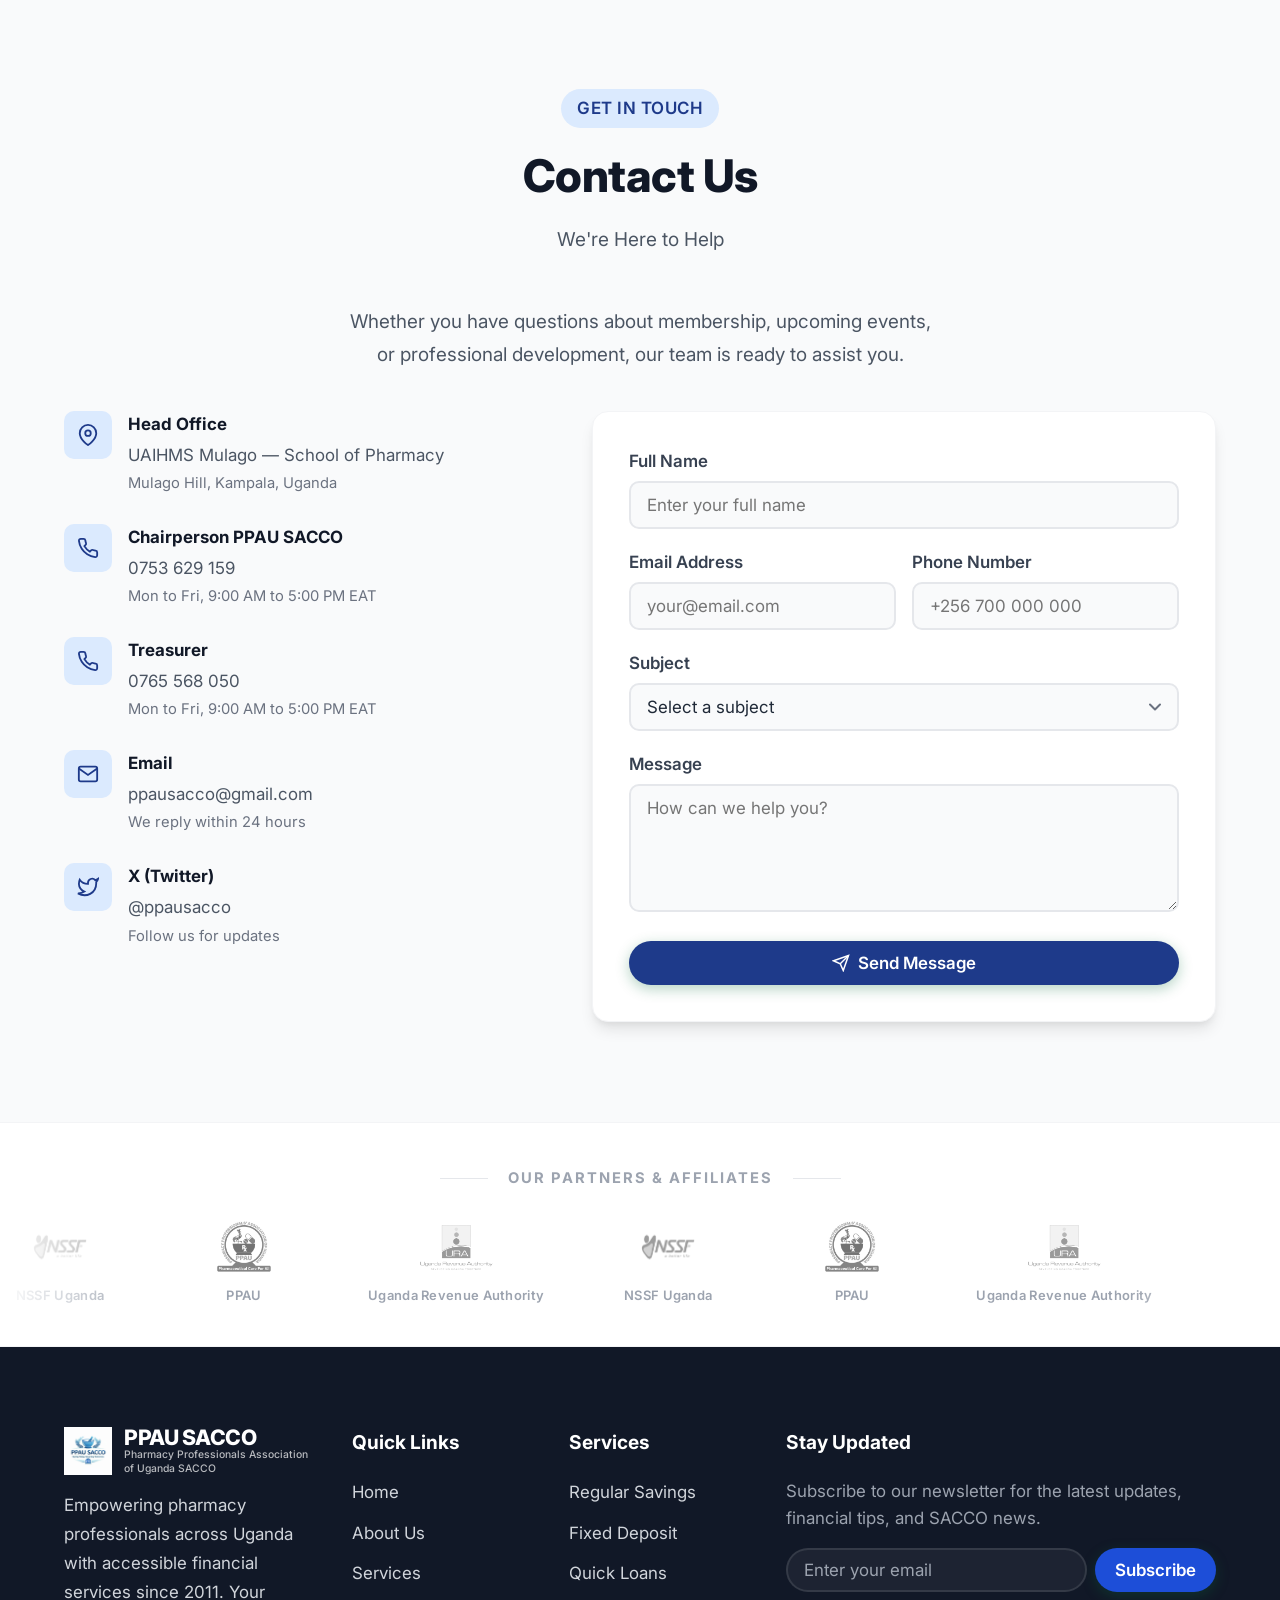
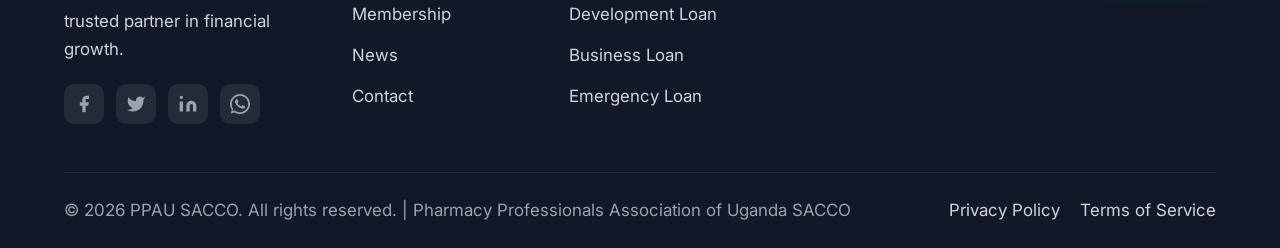
==== commit 08826873: "Replace Development Loan with School Fees Loan, remove Business Expansion Loan" ====
--- a/index.html
+++ b/index.html
@@ -274,30 +274,32 @@
               </ul>
             </div>
           </div>
-          <div class="service-card">
+          <div class="service-card service-card-wide">
             <div class="service-icon blue">
-              <svg width="28" height="28" viewBox="0 0 24 24" fill="none" stroke="currentColor" stroke-width="2"><path d="M3 9l9-7 9 7v11a2 2 0 0 1-2 2H5a2 2 0 0 1-2-2z"/><polyline points="9 22 9 12 15 12 15 22"/></svg>
-            </div>
-            <h3>Development Loan</h3>
-            <p>Fund your personal development projects - home construction, land purchase, or home improvement. Available to members with at least 6 months of savings history.</p>
+              <svg width="28" height="28" viewBox="0 0 24 24" fill="none" stroke="currentColor" stroke-width="2"><path d="M22 10v6M2 10l10-5 10 5-10 5z"/><path d="M6 12v5c3 3 9 3 12 0v-5"/></svg>
+            </div>
+            <h3>School Fees Loan</h3>
+            <p>Invest in your children's education. Loan size depends on your repayment capacity. Charged at 10% per annum on reducing balance.</p>
             <ul class="service-features">
-              <li>Up to UGX 30,000,000</li>
-              <li>Up to 24 months repayment</li>
-              <li>1.5% monthly interest</li>
+              <li>Loan size depends on repayment capacity</li>
+              <li>10% interest per annum on reducing balance</li>
+              <li>Repayment period shall not exceed 6 months of the calendar year</li>
+              <li>Parent may repay in less than the maximum period allowed</li>
             </ul>
-          </div>
-          <div class="service-card">
-            <div class="service-icon purple">
-              <svg width="28" height="28" viewBox="0 0 24 24" fill="none" stroke="currentColor" stroke-width="2"><rect x="2" y="7" width="20" height="14" rx="2" ry="2"/><path d="M16 21V5a2 2 0 0 0-2-2h-4a2 2 0 0 0-2 2v16"/></svg>
-            </div>
-            <h3>Business Expansion Loan</h3>
-            <p>Grow your pharmacy business with our special business loan. Available to members with at least 6 months of savings history.</p>
-            <ul class="service-features">
-              <li>Up to UGX 50,000,000</li>
-              <li>Flexible repayment up to 36 months</li>
-              <li>Business plan support provided</li>
-            </ul>
-          </div>
+            <div class="service-requirements">
+              <h4>Requirements</h4>
+              <ul>
+                <li>Minimum 6 months membership</li>
+                <li>Must have 50% of shares for the loan amount applied for</li>
+                <li>Bank statement with minimum 3 months salary payments</li>
+                <li>Maximum 40% of salary deducted to repay the loan</li>
+                <li>Evidence of school fees payable (school fees slips)</li>
+                <li>School fees slips submitted with loan application form</li>
+                <li>Present 2 member guarantors</li>
+              </ul>
+            </div>
+          </div>
+
           <div class="service-card">
             <div class="service-icon orange">
               <svg width="28" height="28" viewBox="0 0 24 24" fill="none" stroke="currentColor" stroke-width="2"><path d="M4 15s1-1 4-1 5 2 8 2 4-1 4-1V3s-1 1-4 1-5-2-8-2-4 1-4 1z"/><line x1="4" y1="22" x2="4" y2="15"/></svg>
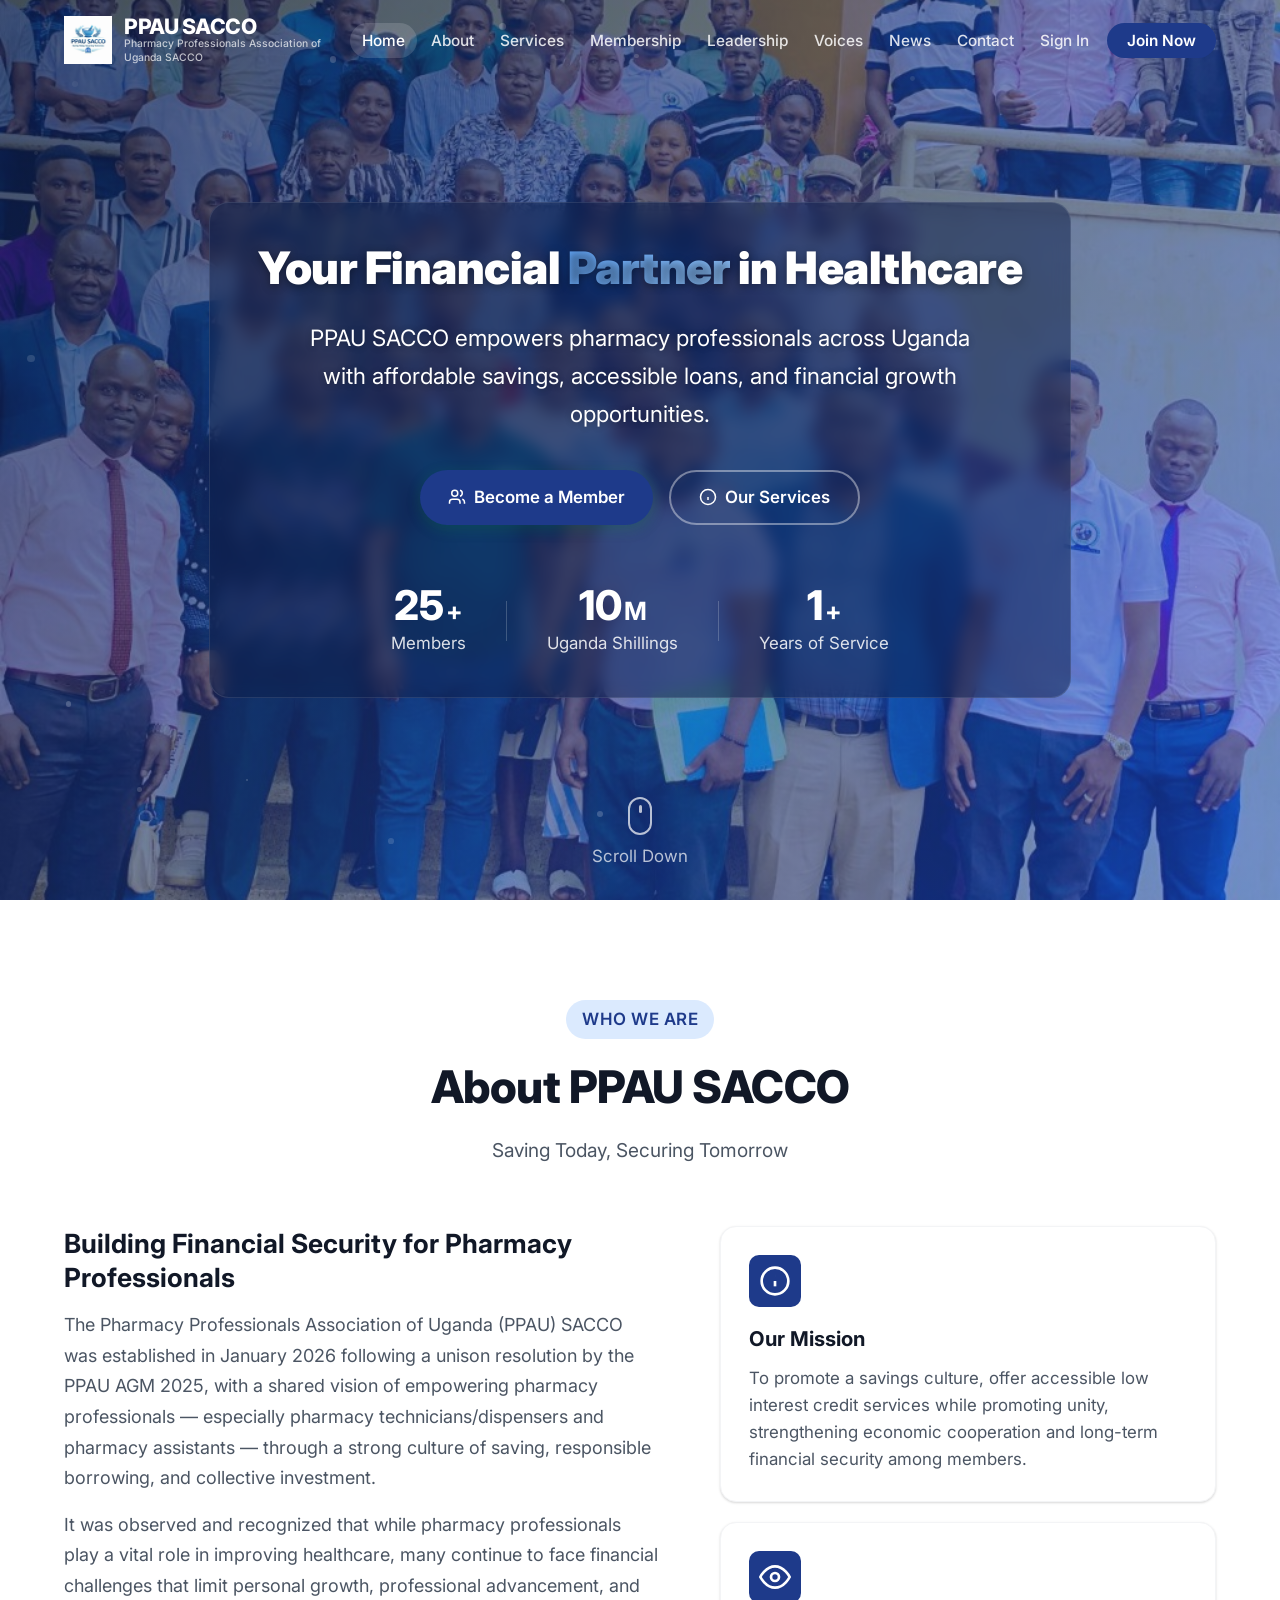
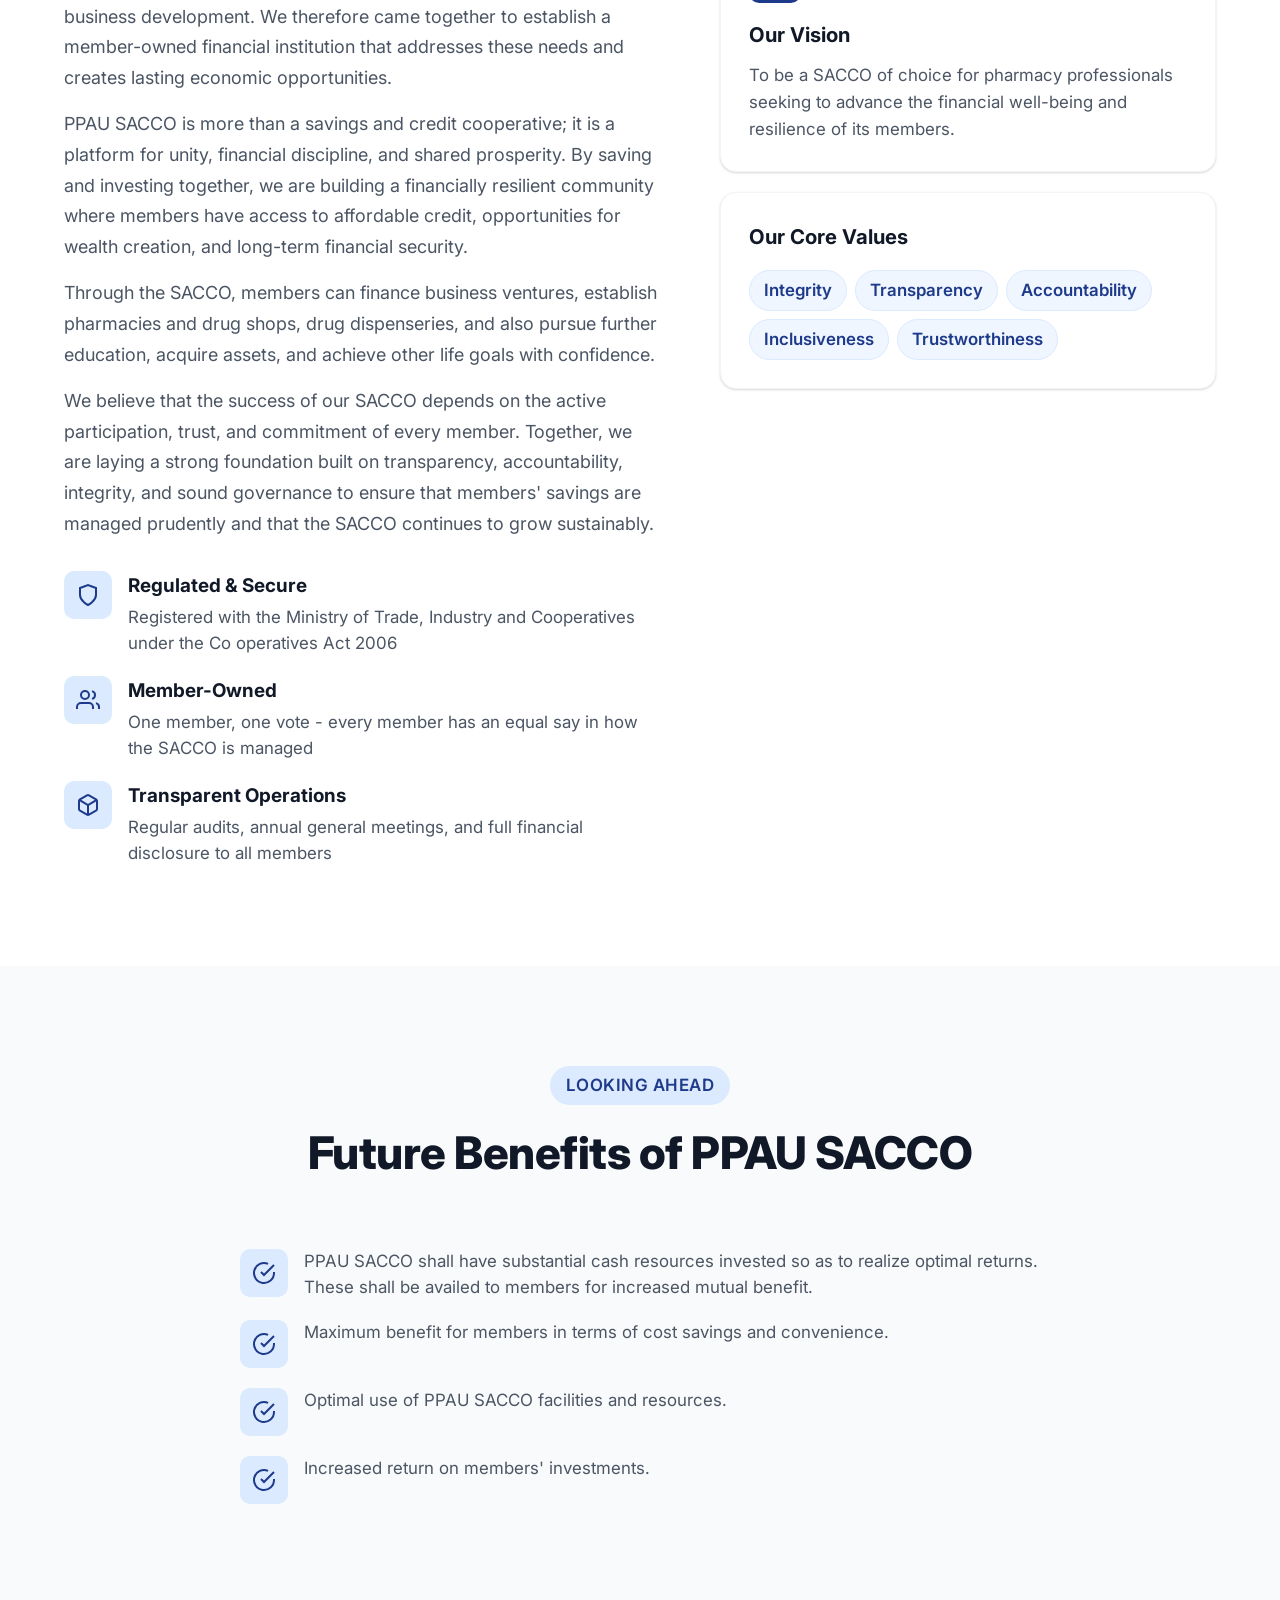
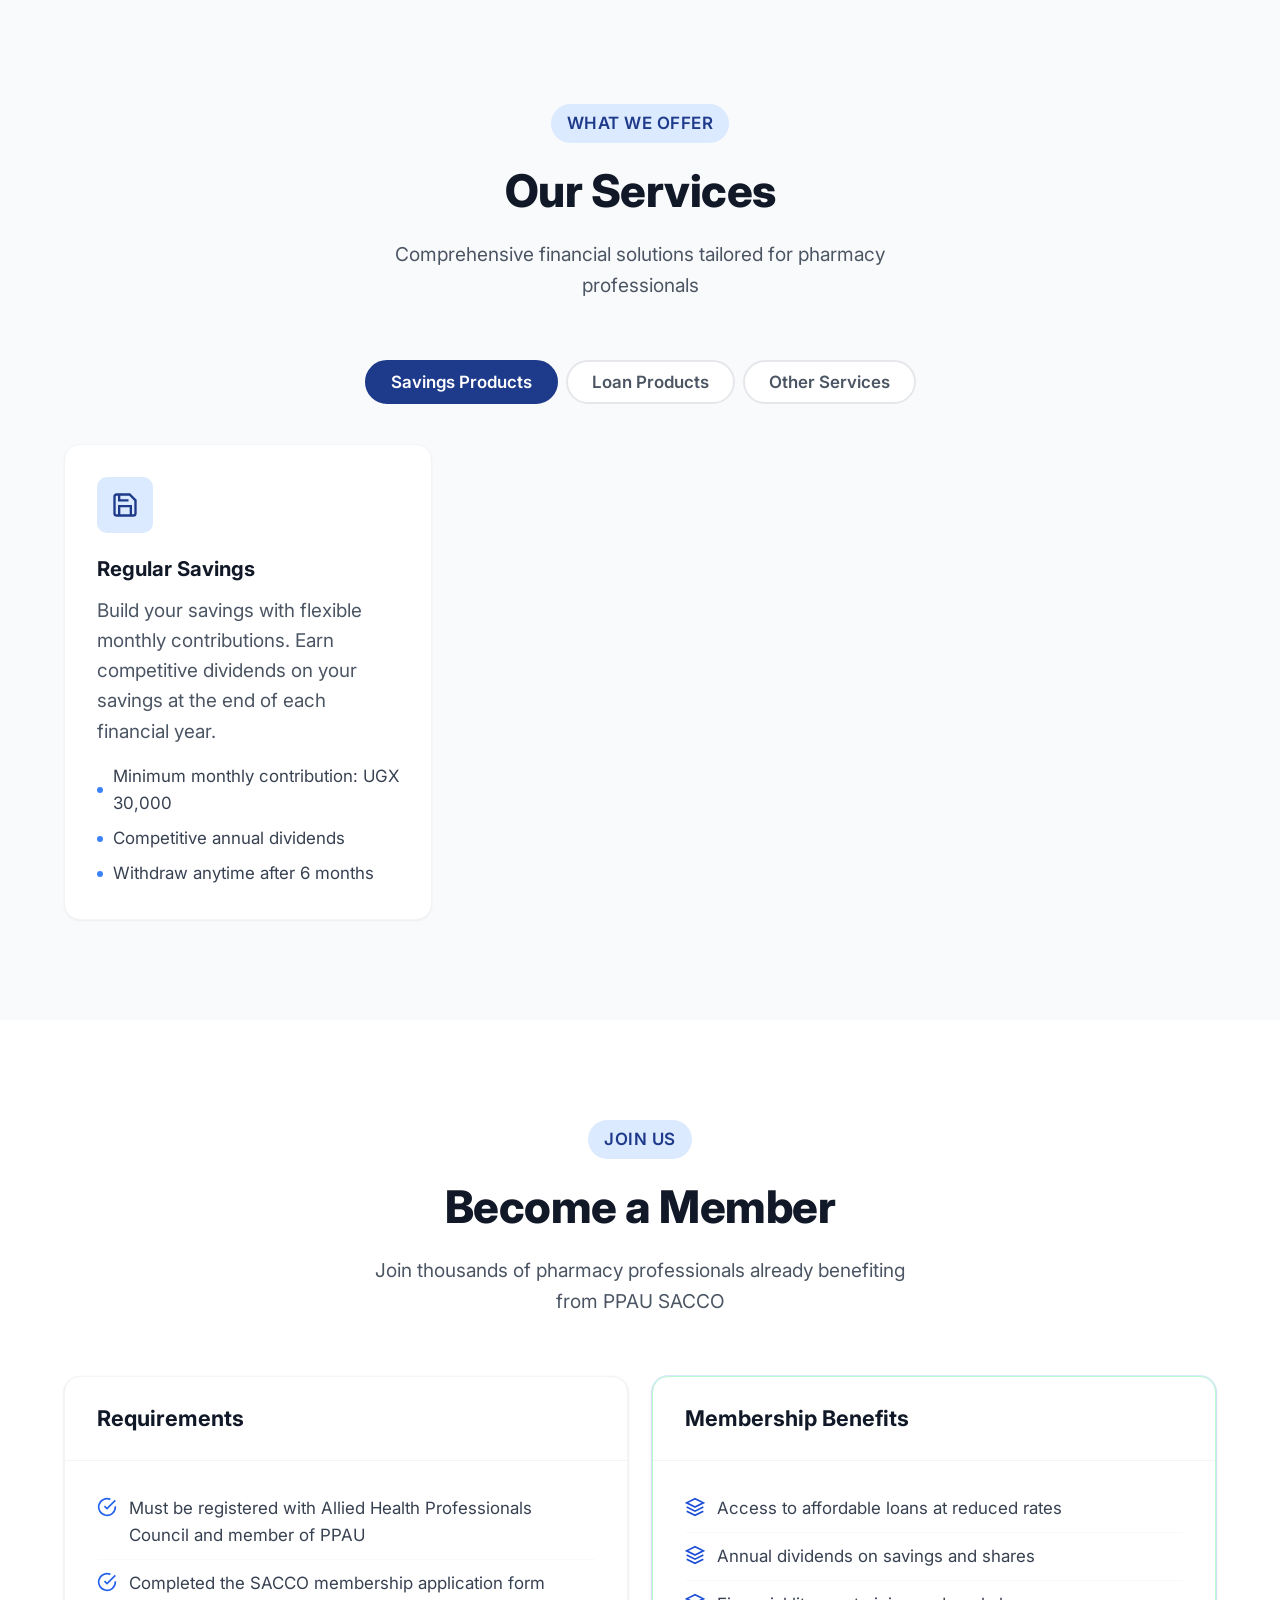
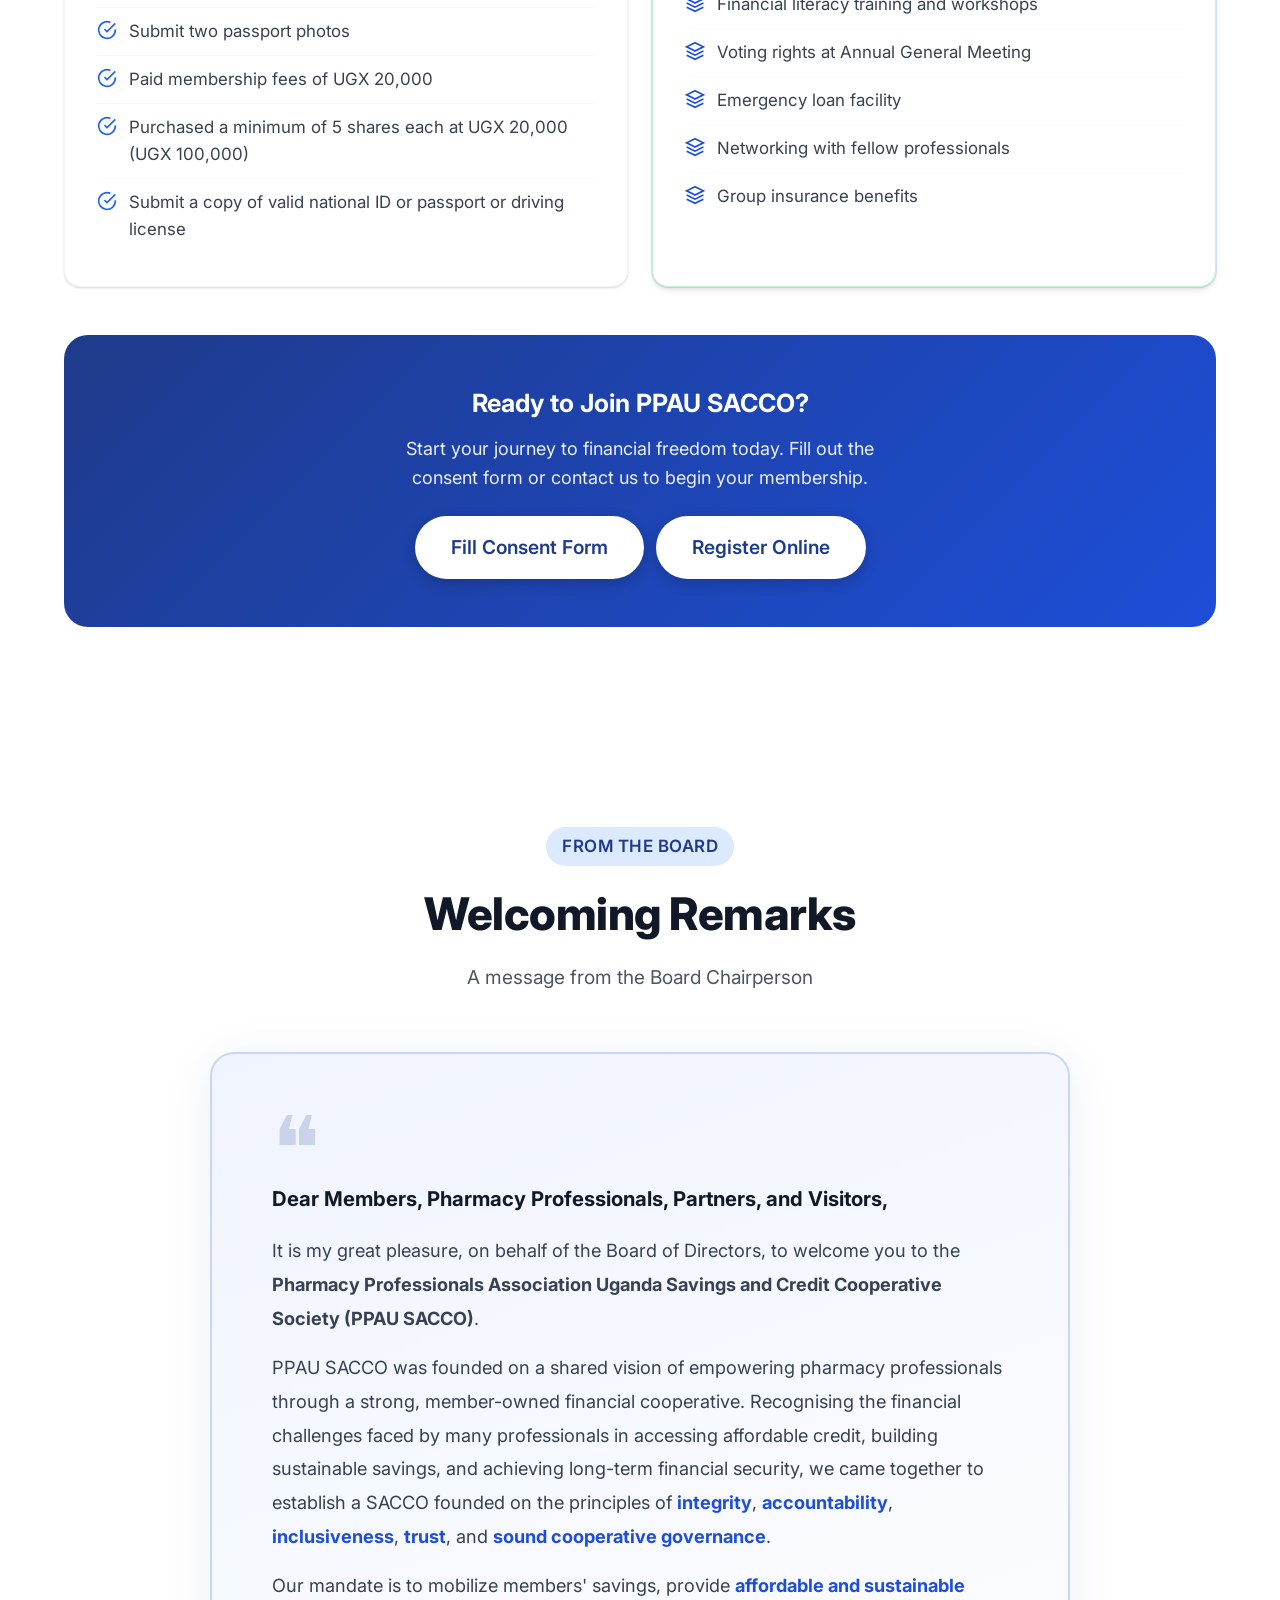
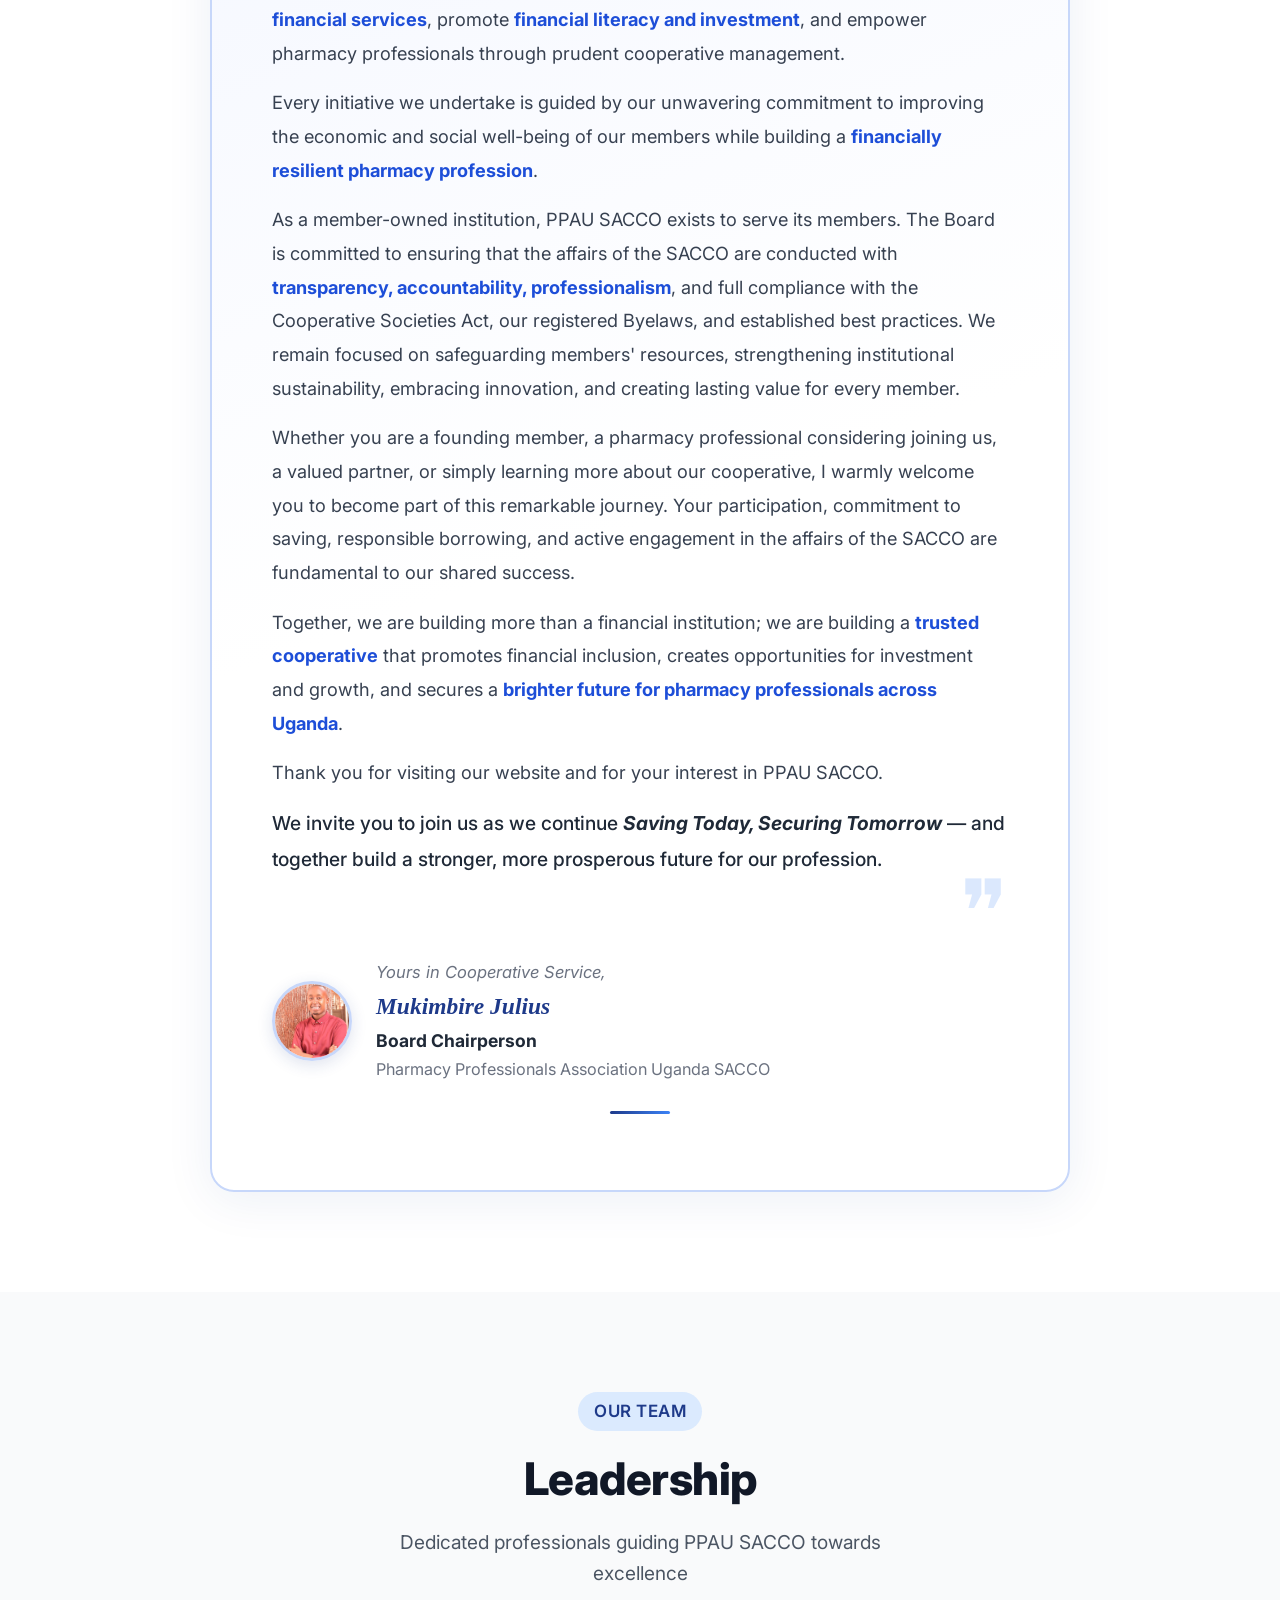
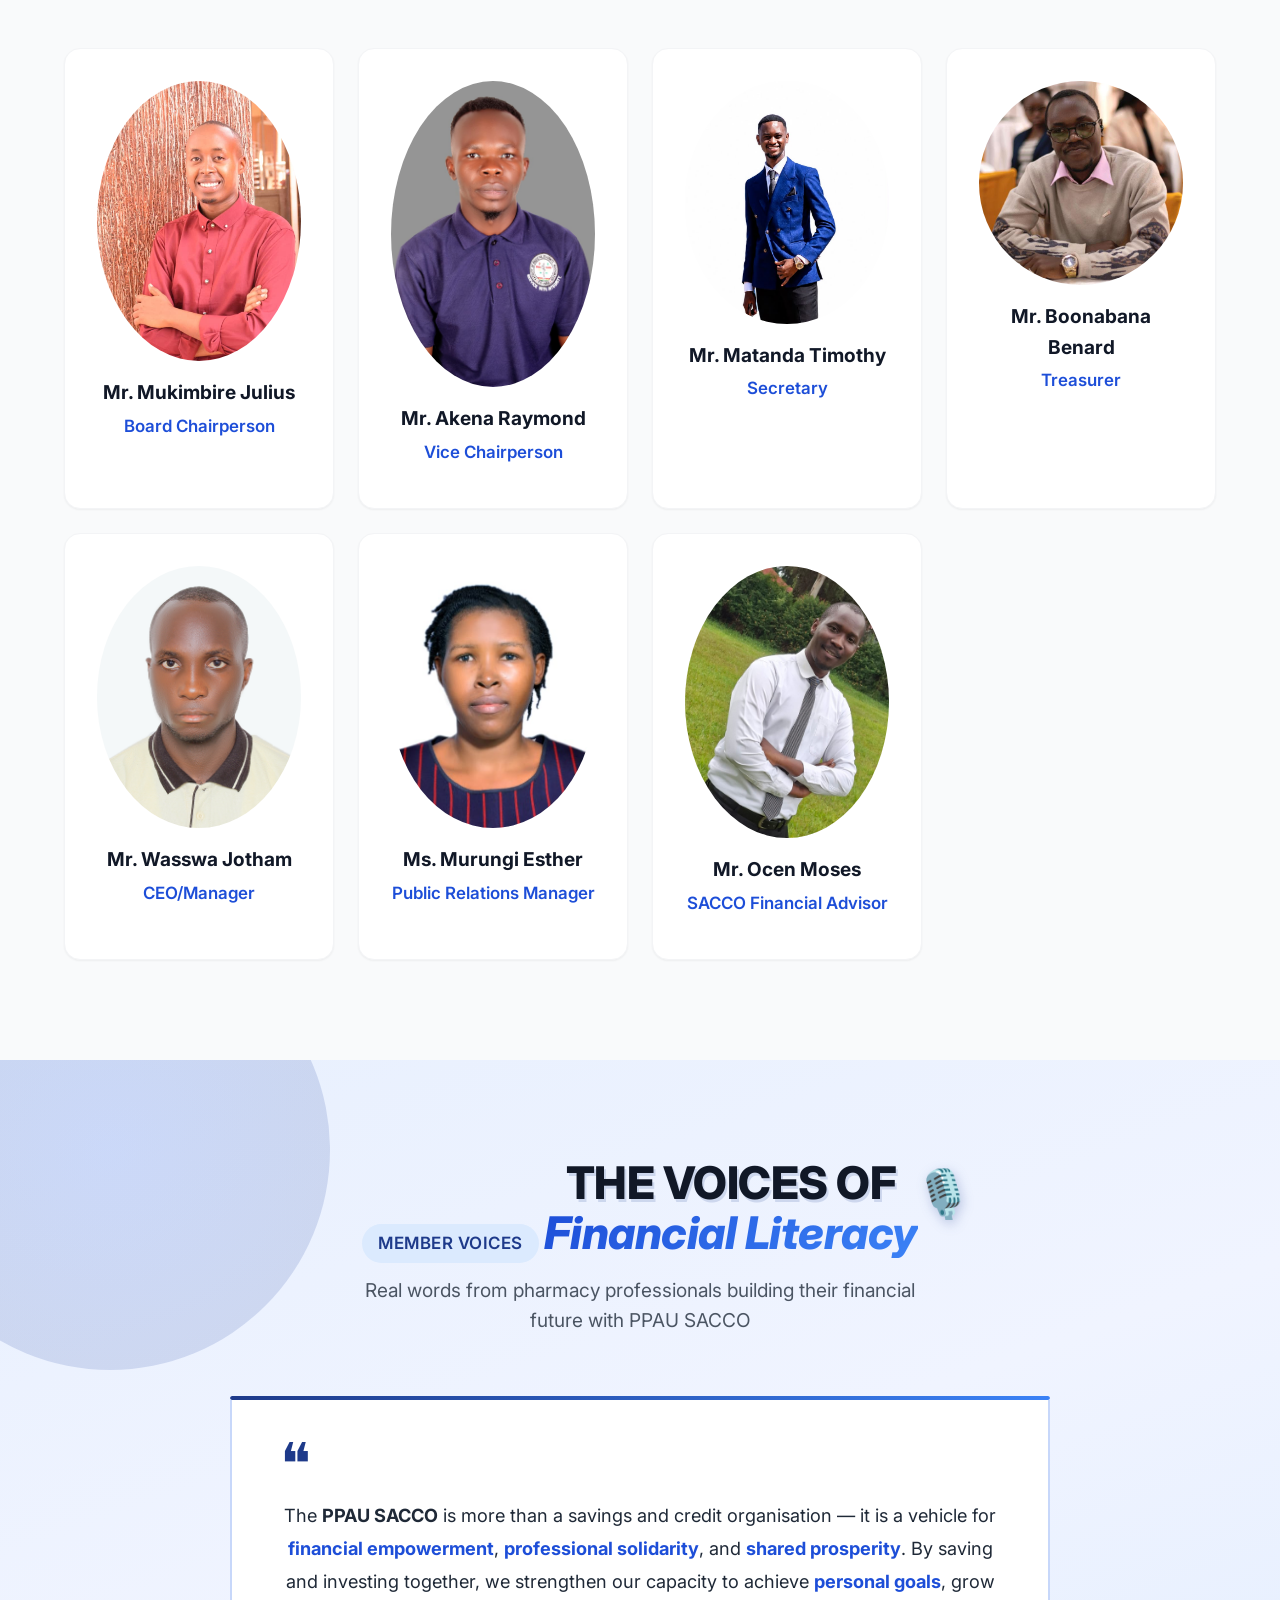
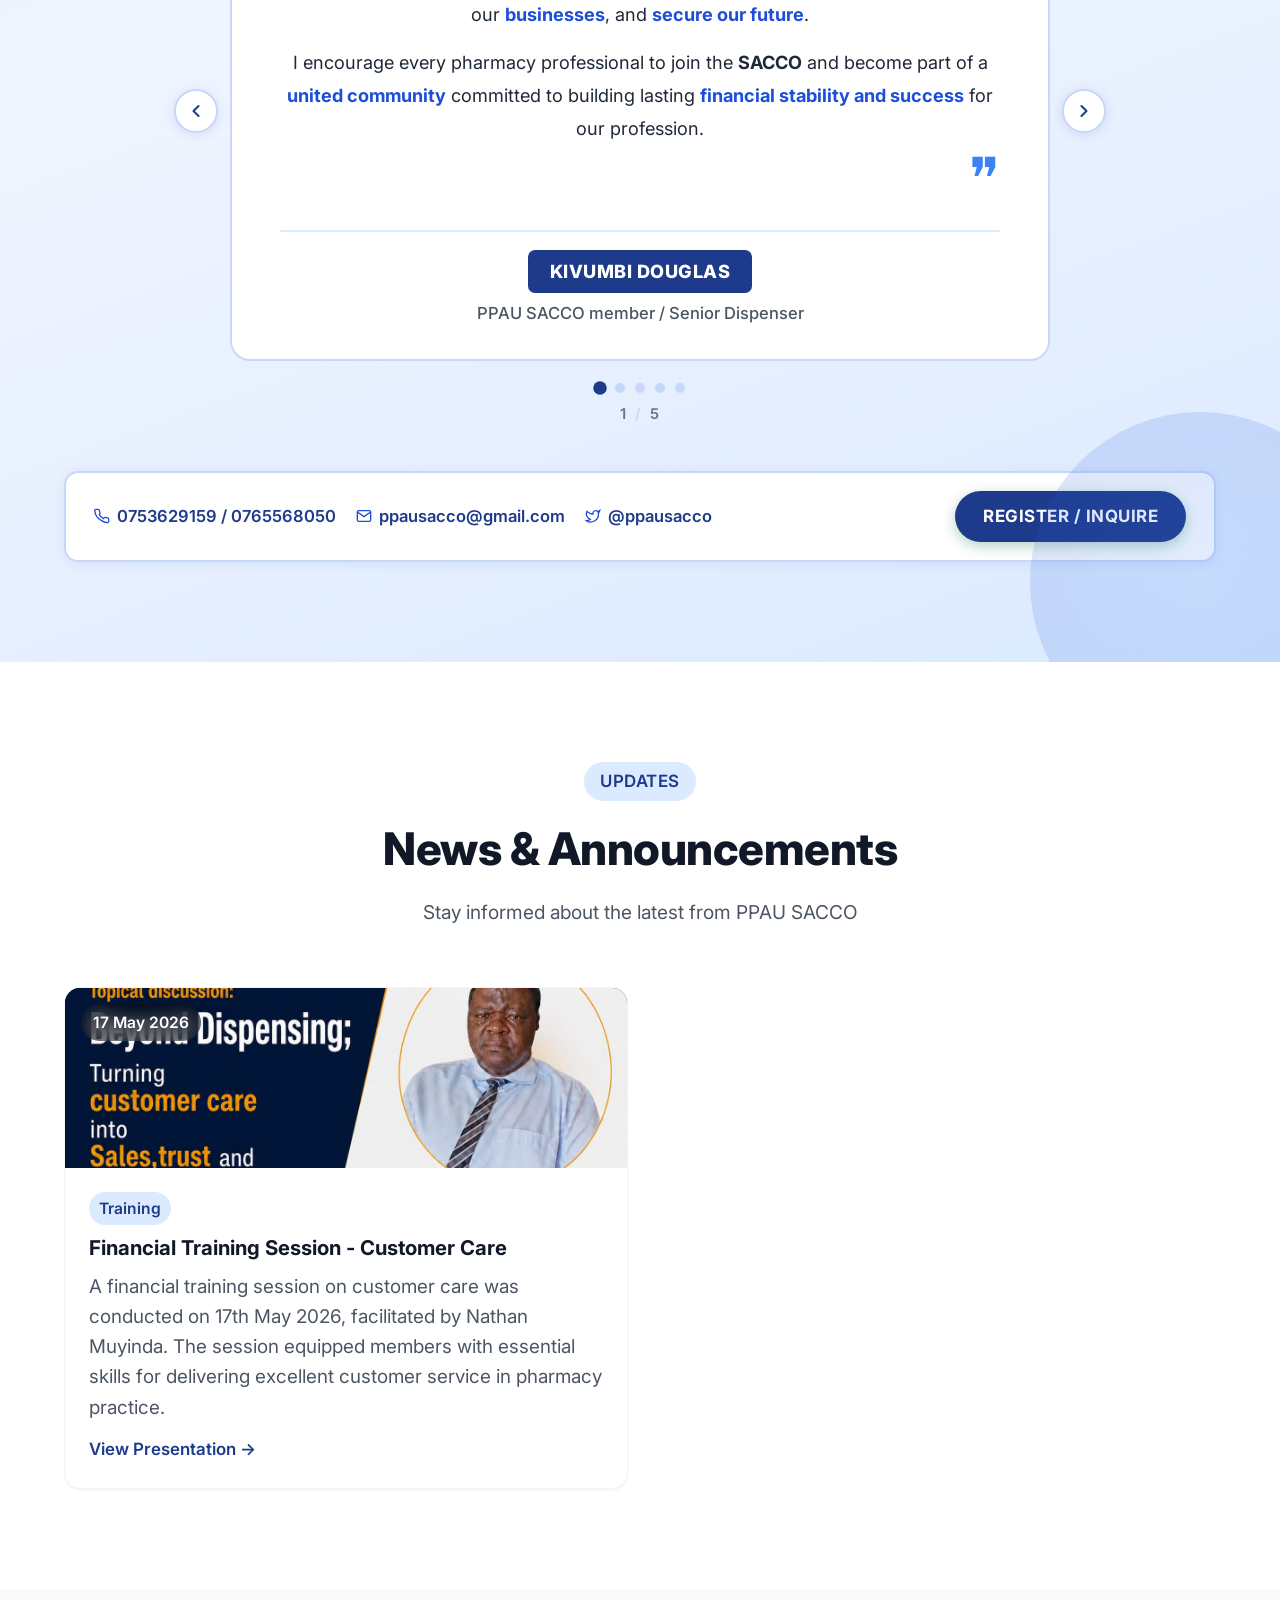
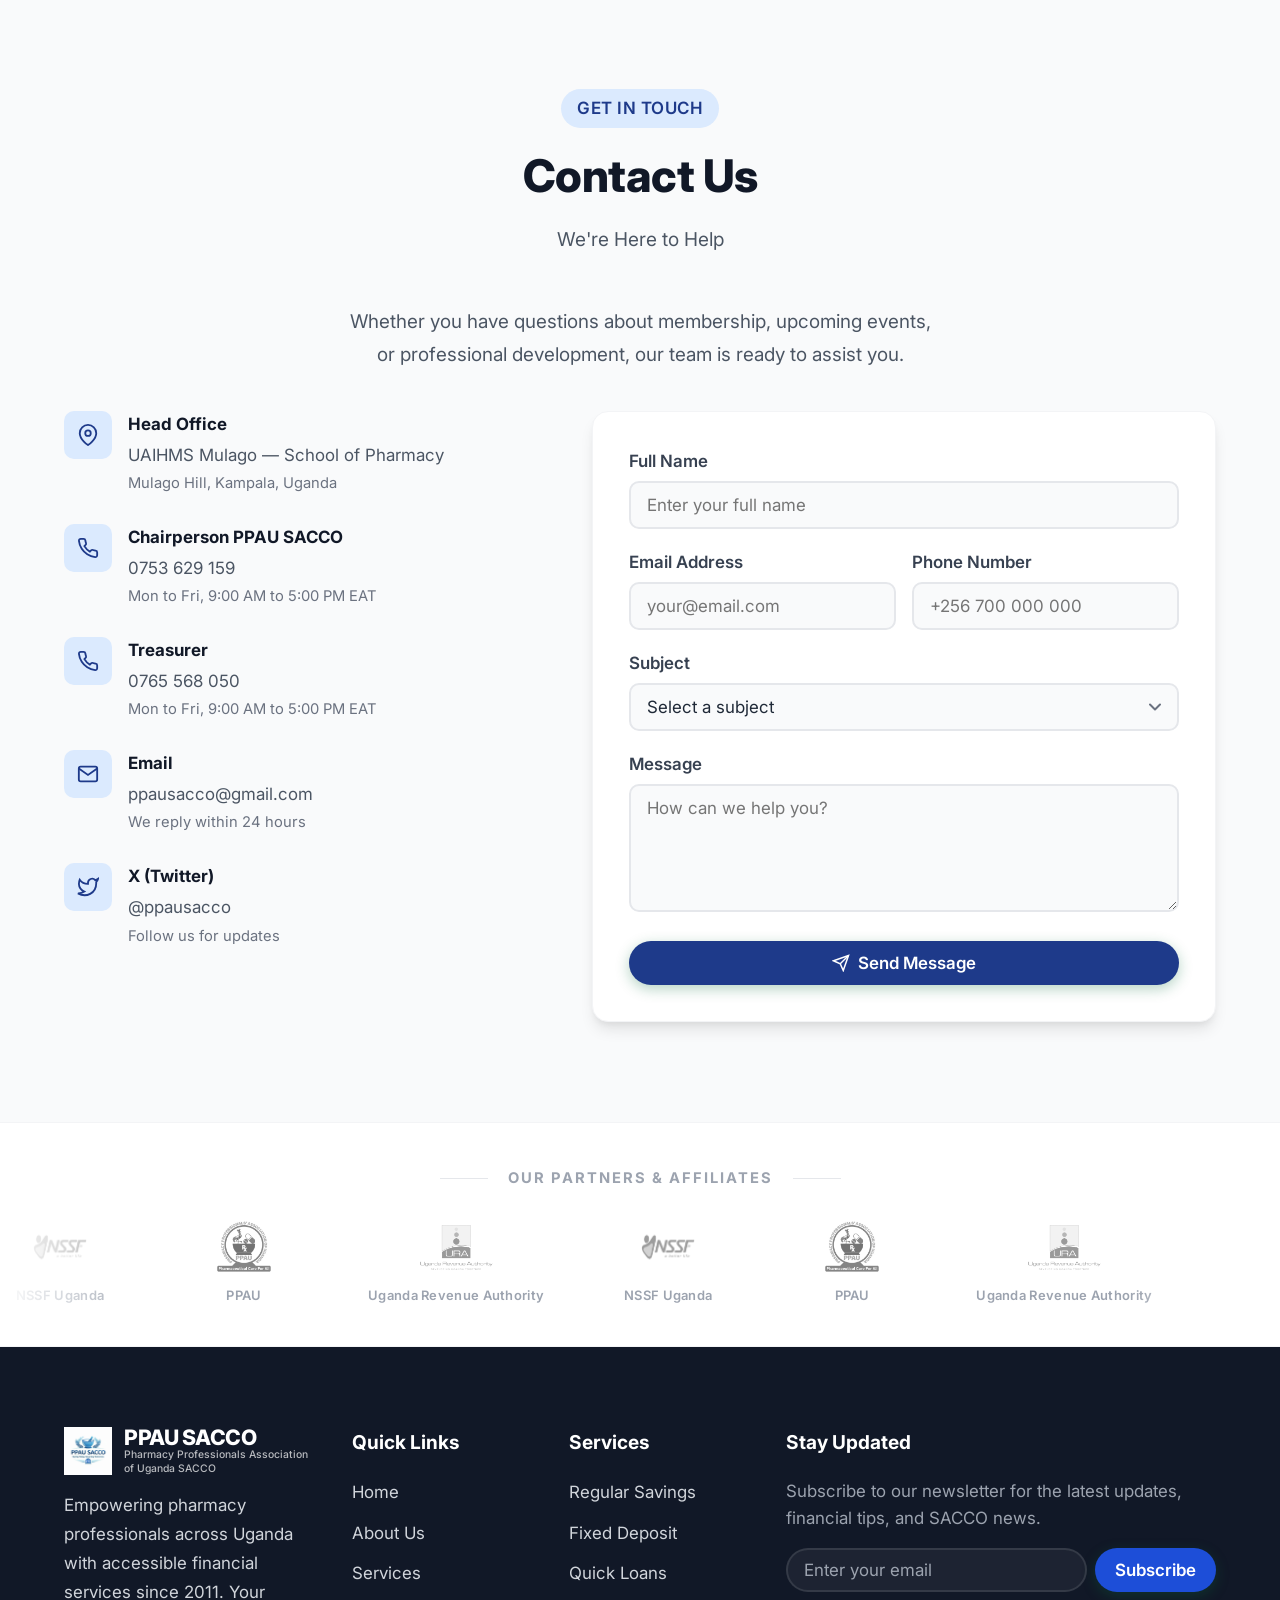
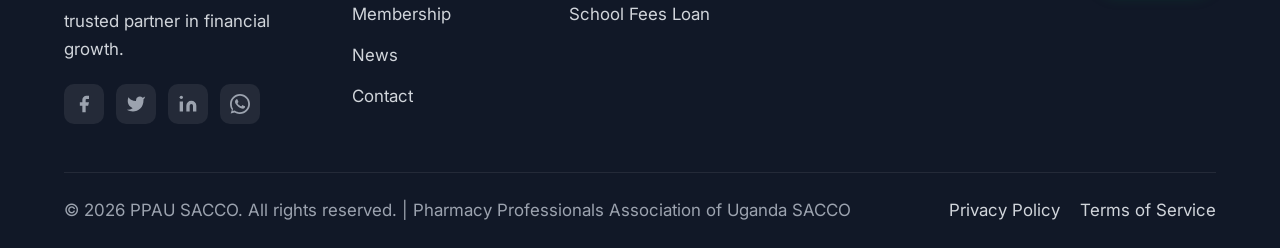
==== commit 90324db3: "Remove Emergency Loan, clean up stale nav links" ====
--- a/index.html
+++ b/index.html
@@ -300,18 +300,7 @@
             </div>
           </div>
 
-          <div class="service-card">
-            <div class="service-icon orange">
-              <svg width="28" height="28" viewBox="0 0 24 24" fill="none" stroke="currentColor" stroke-width="2"><path d="M4 15s1-1 4-1 5 2 8 2 4-1 4-1V3s-1 1-4 1-5-2-8-2-4 1-4 1z"/><line x1="4" y1="22" x2="4" y2="15"/></svg>
-            </div>
-            <h3>Emergency Loan</h3>
-            <p>Face unexpected financial challenges with confidence. Available to members with at least 6 months of savings history.</p>
-            <ul class="service-features">
-              <li>Quick approval within 48 hours</li>
-              <li>Up to UGX 5,000,000</li>
-              <li>Minimal documentation required</li>
-            </ul>
-          </div>
+
         </div>
       </div>
 
@@ -981,9 +970,7 @@
             <li><a href="#services">Regular Savings</a></li>
             <li><a href="#services">Fixed Deposit</a></li>
             <li><a href="#services">Quick Loans</a></li>
-            <li><a href="#services">Development Loan</a></li>
-            <li><a href="#services">Business Loan</a></li>
-            <li><a href="#services">Emergency Loan</a></li>
+            <li><a href="#services">School Fees Loan</a></li>
           </ul>
         </div>
         <div class="footer-newsletter">
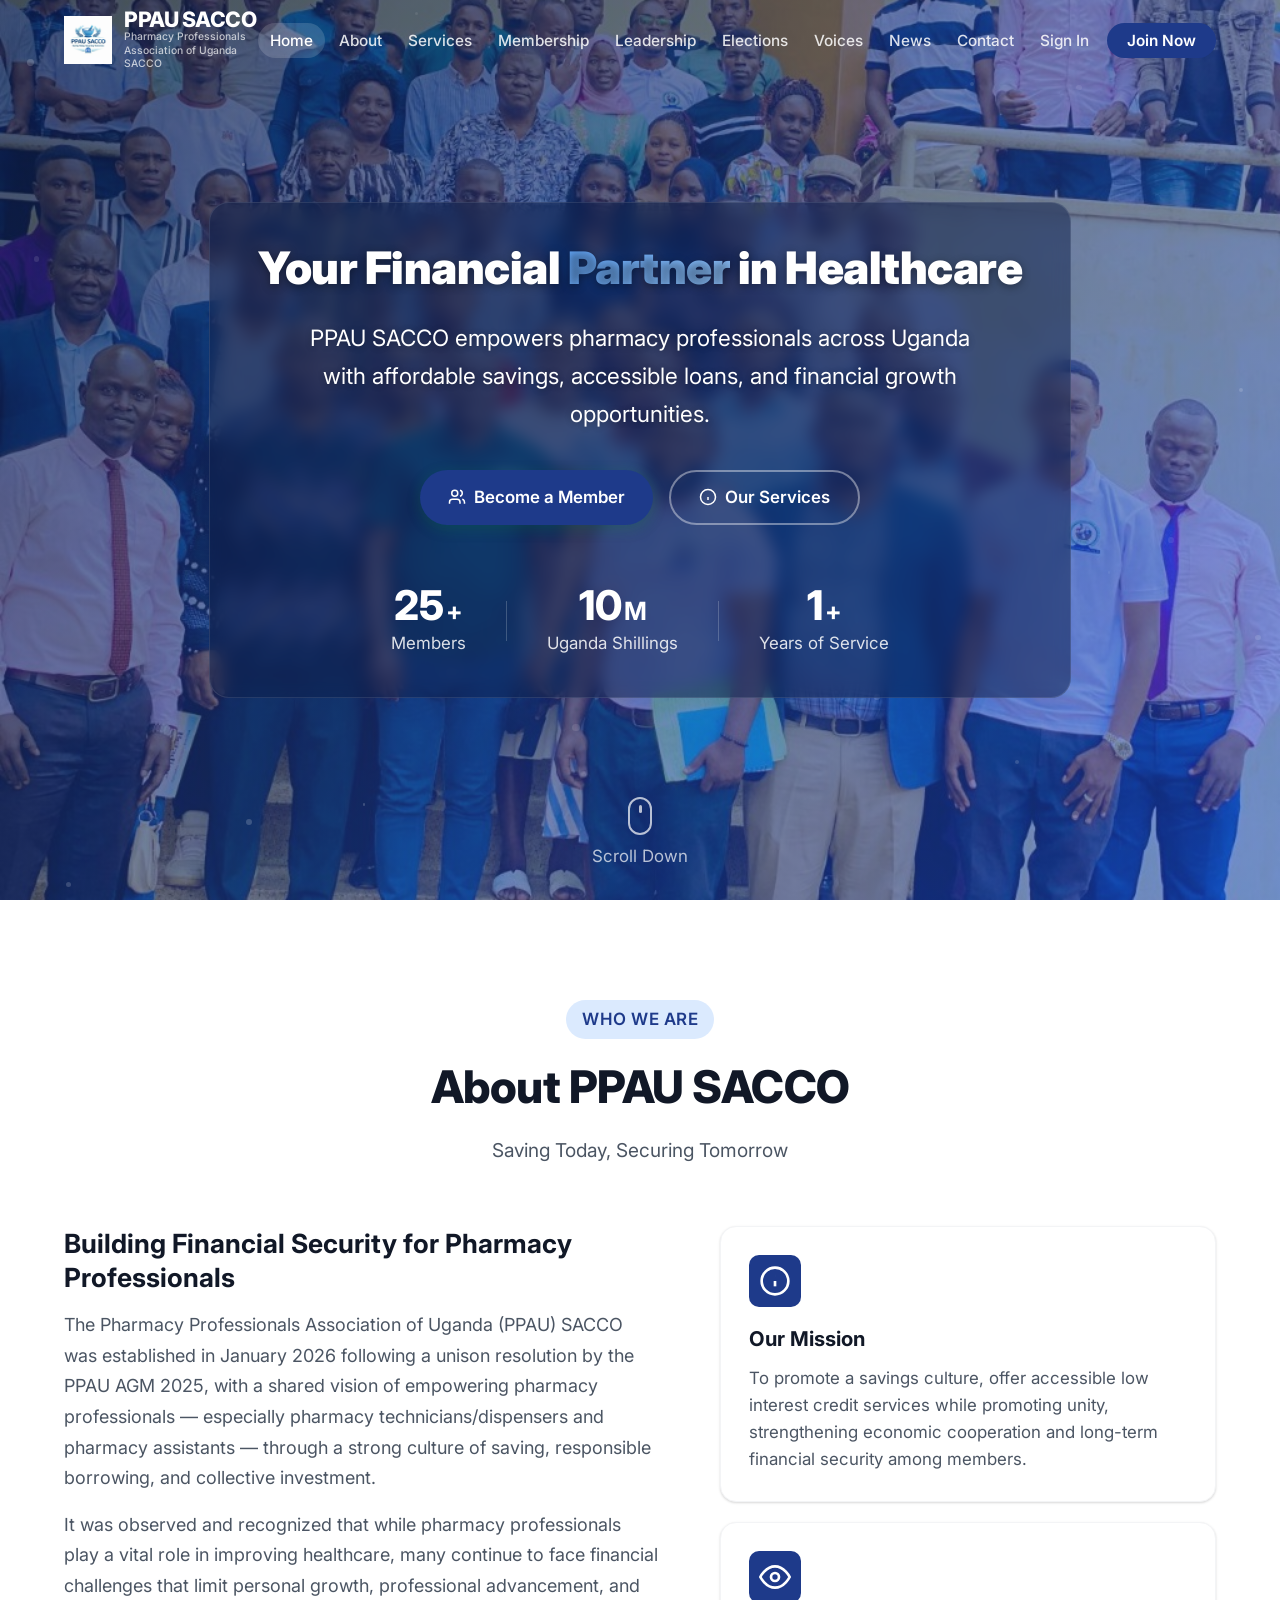
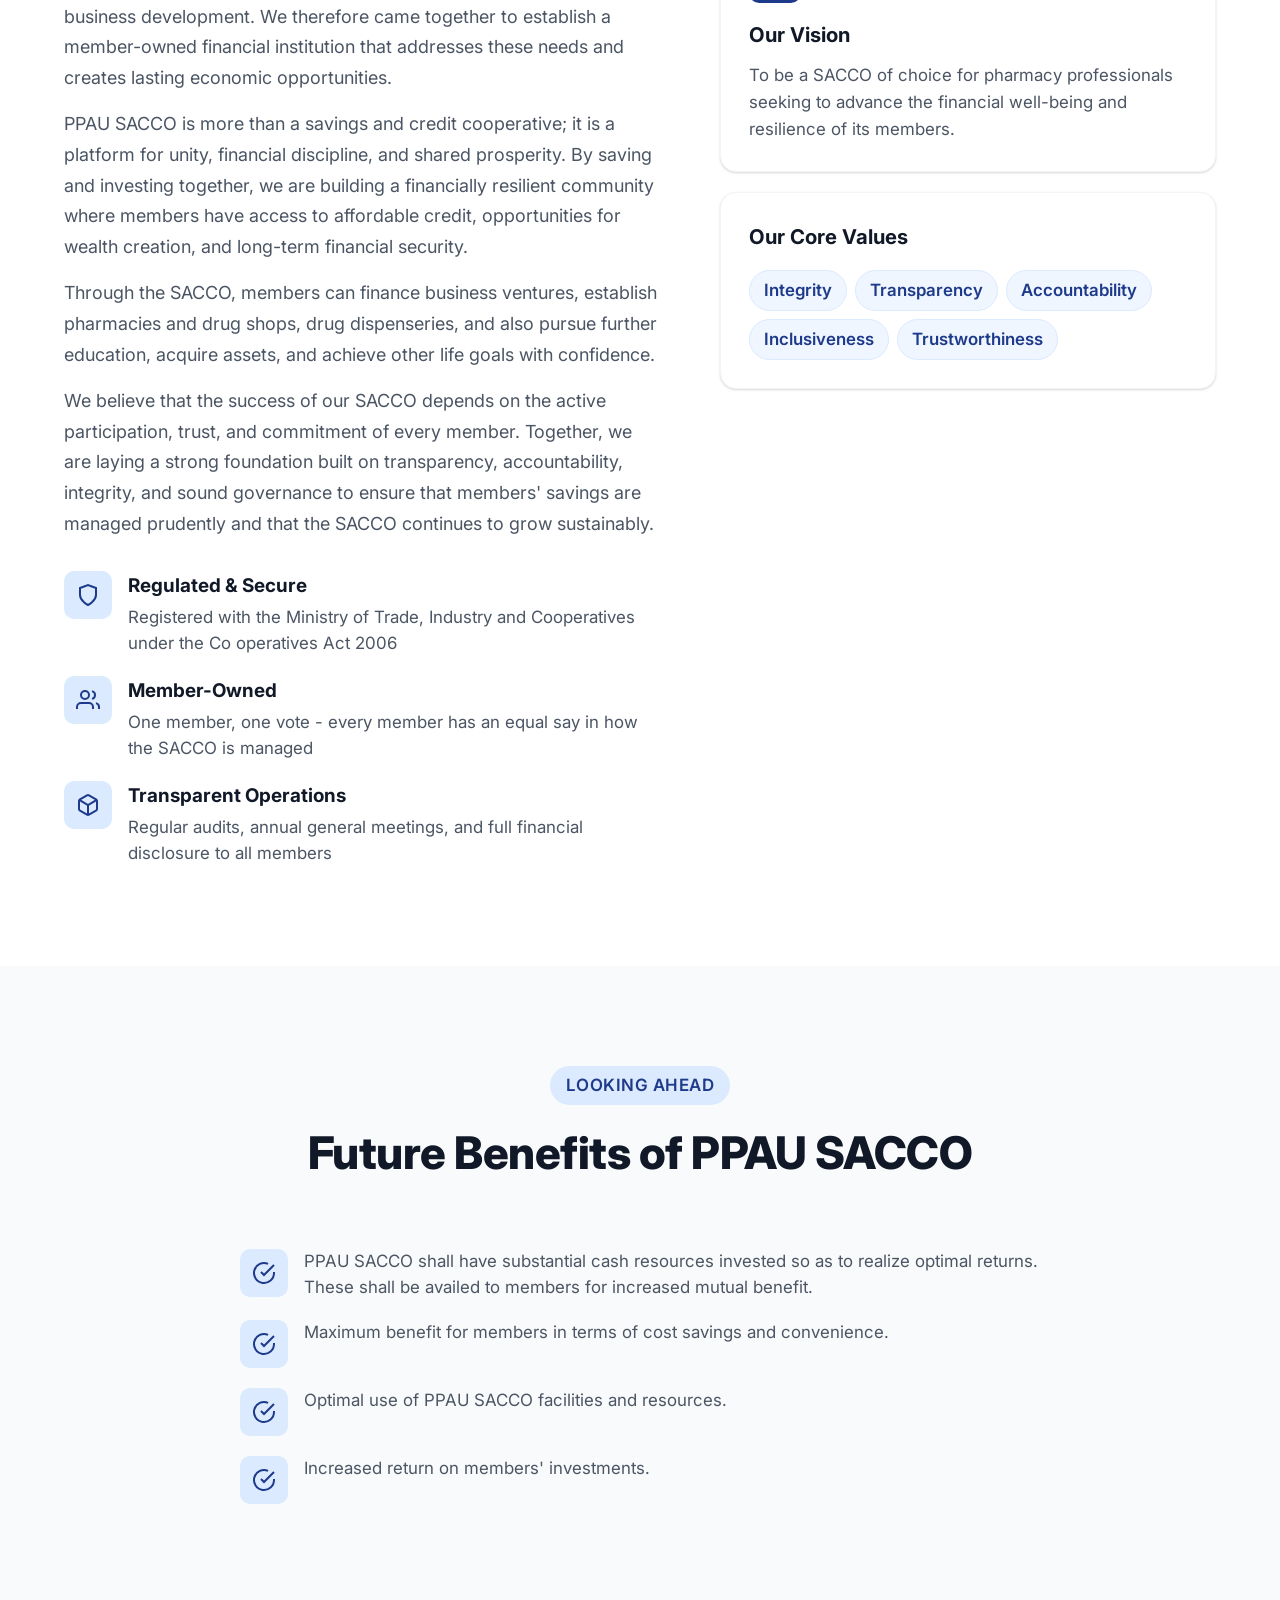
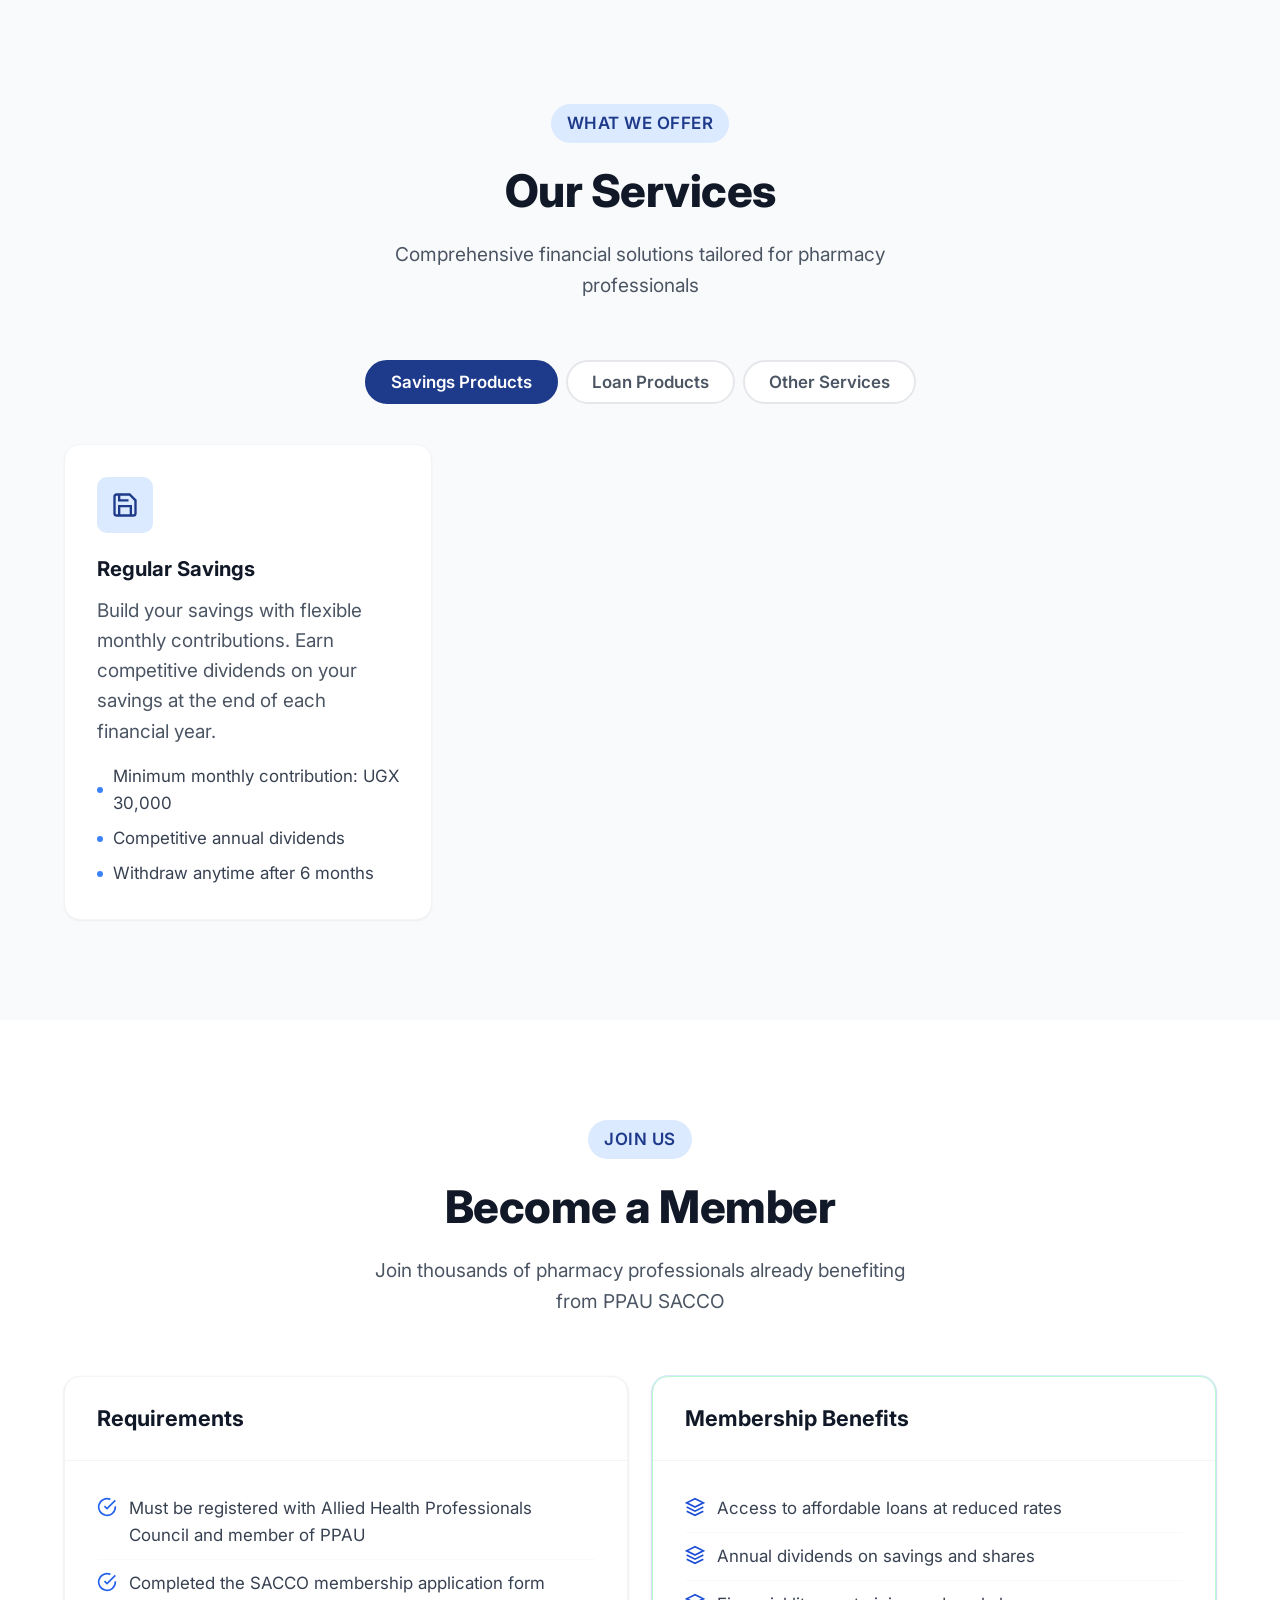
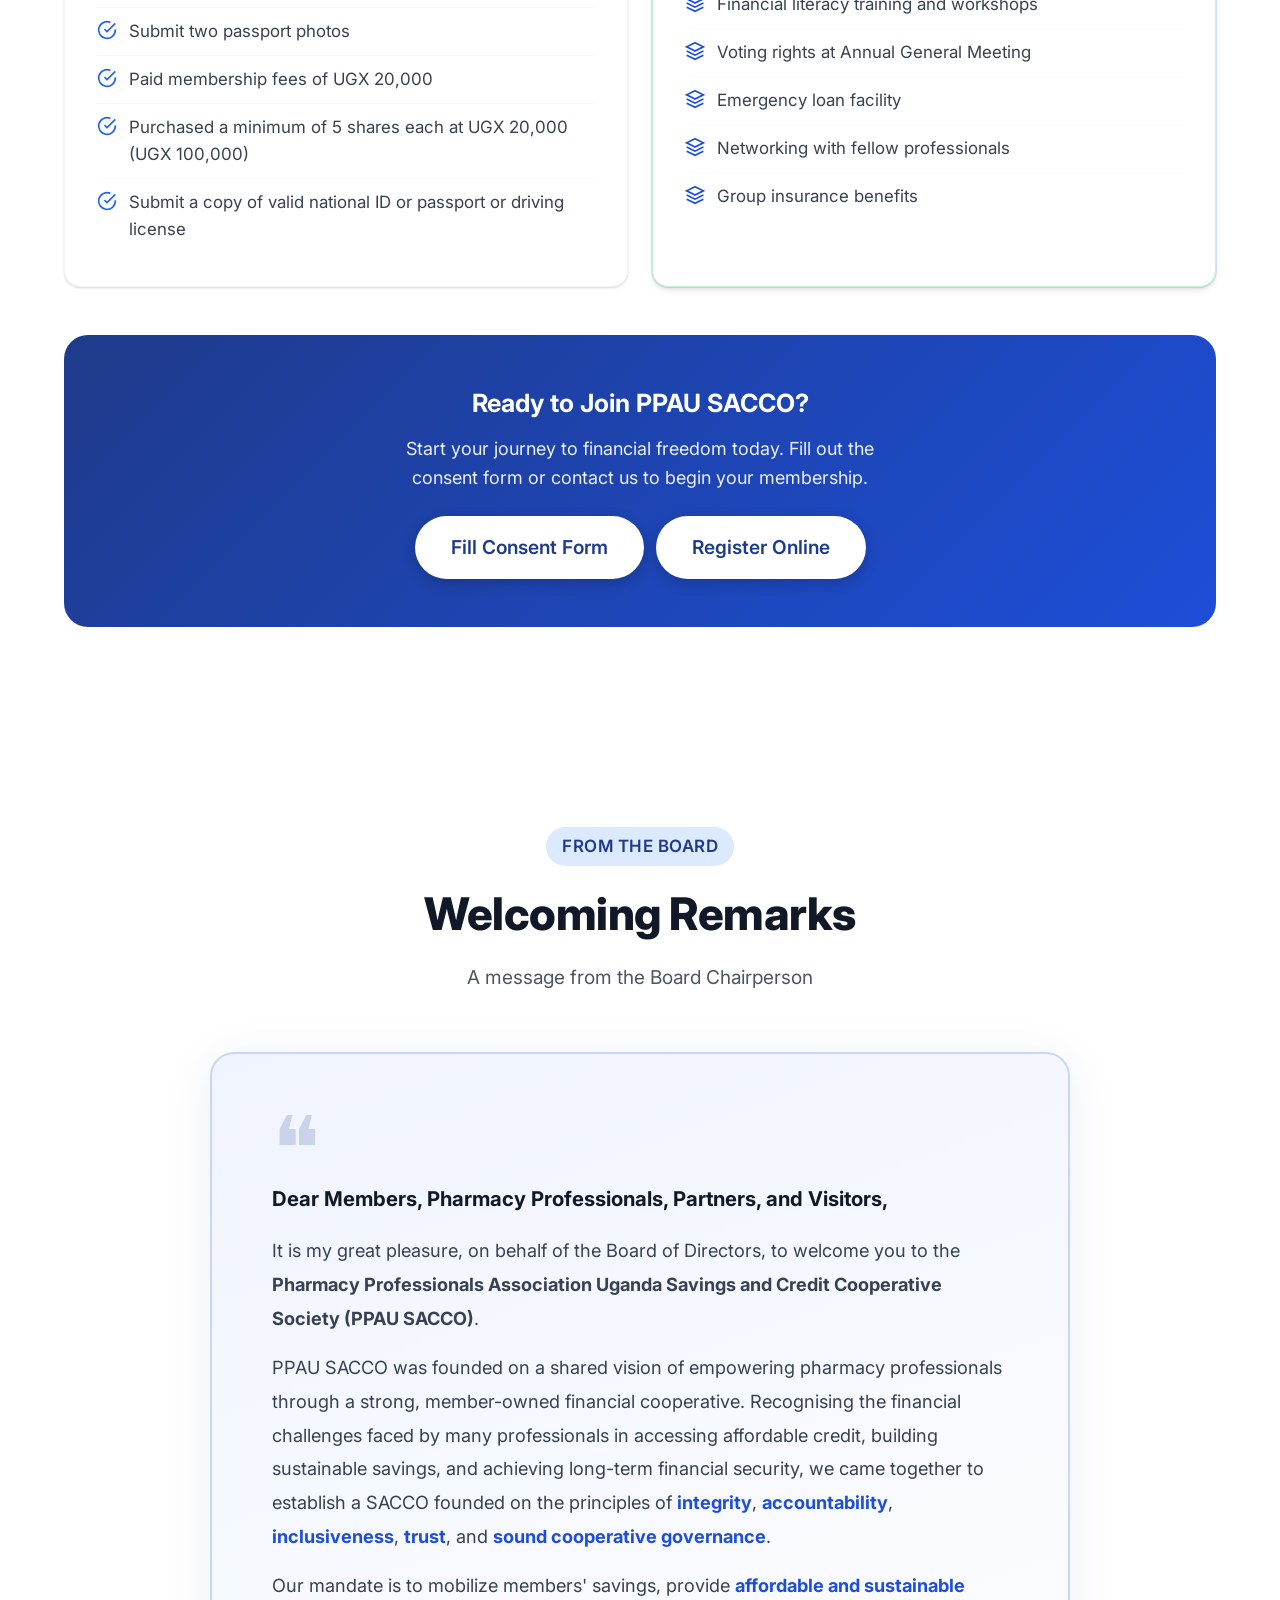
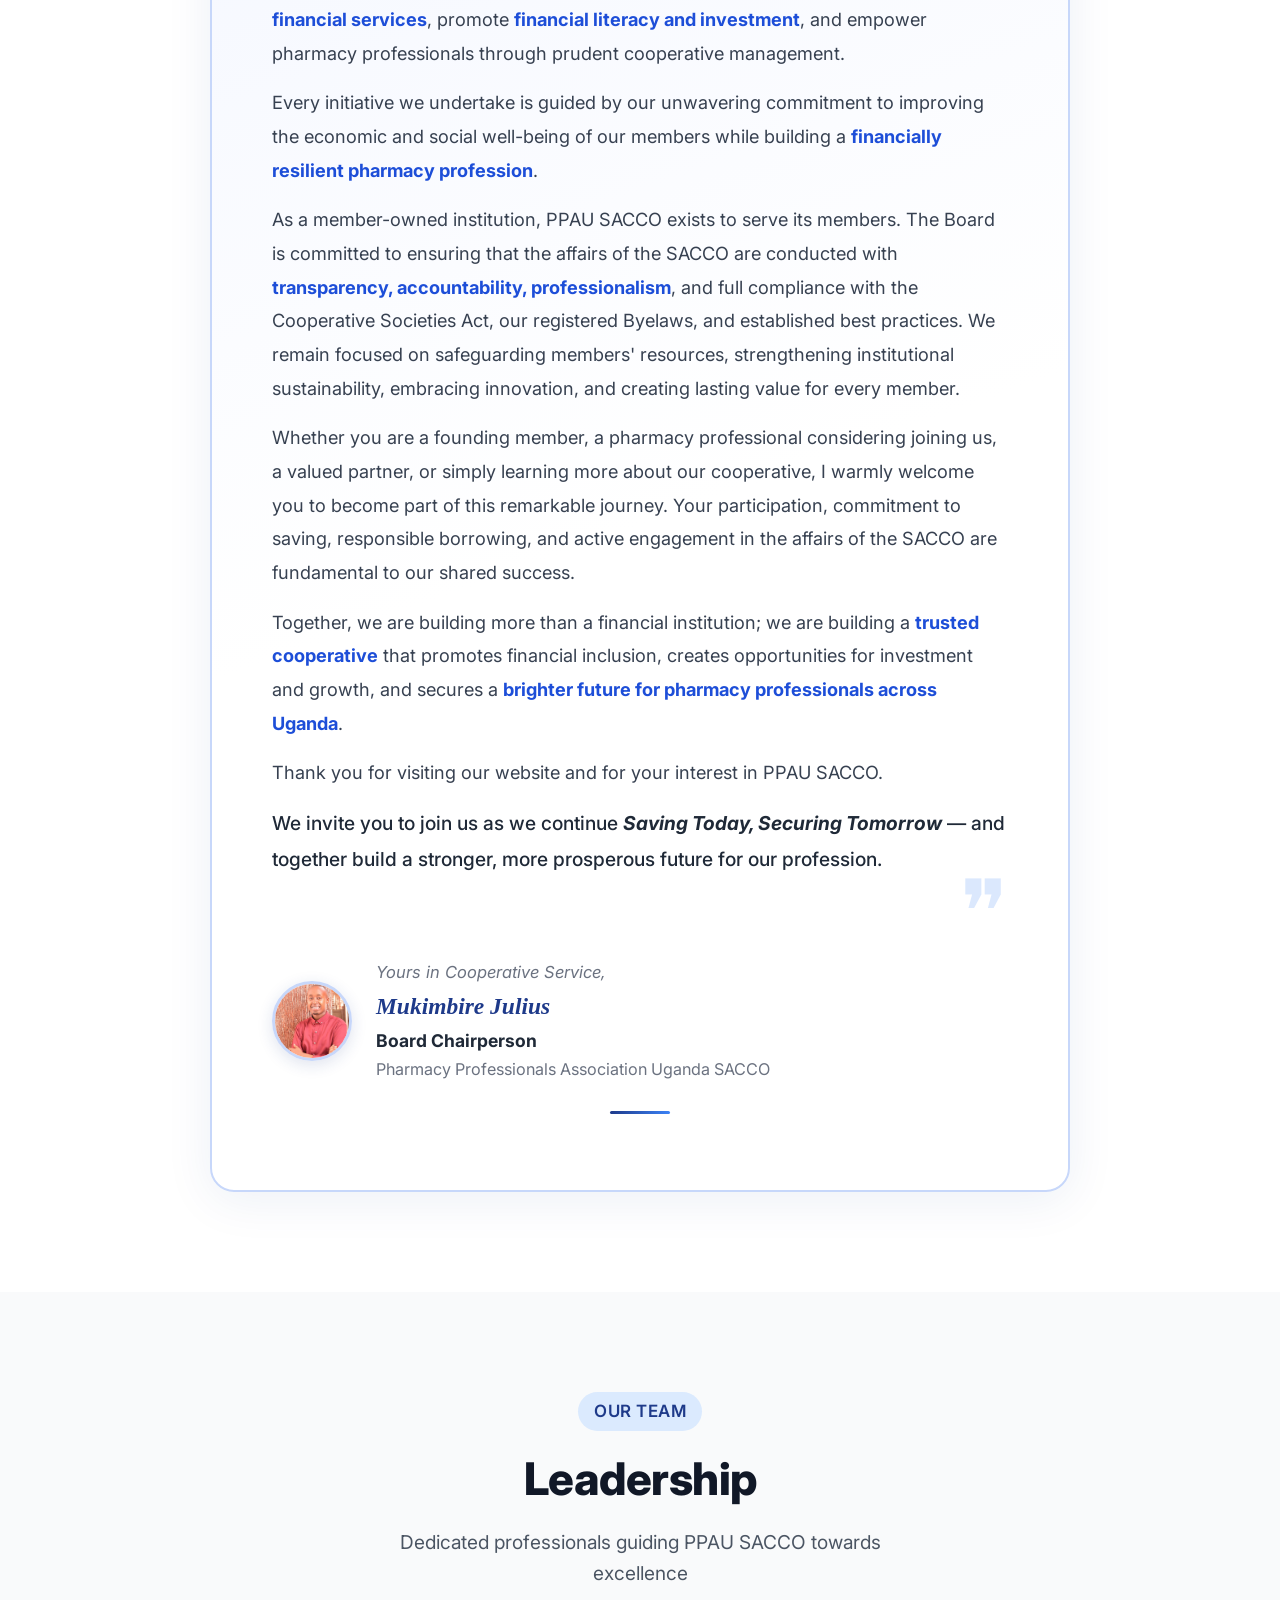
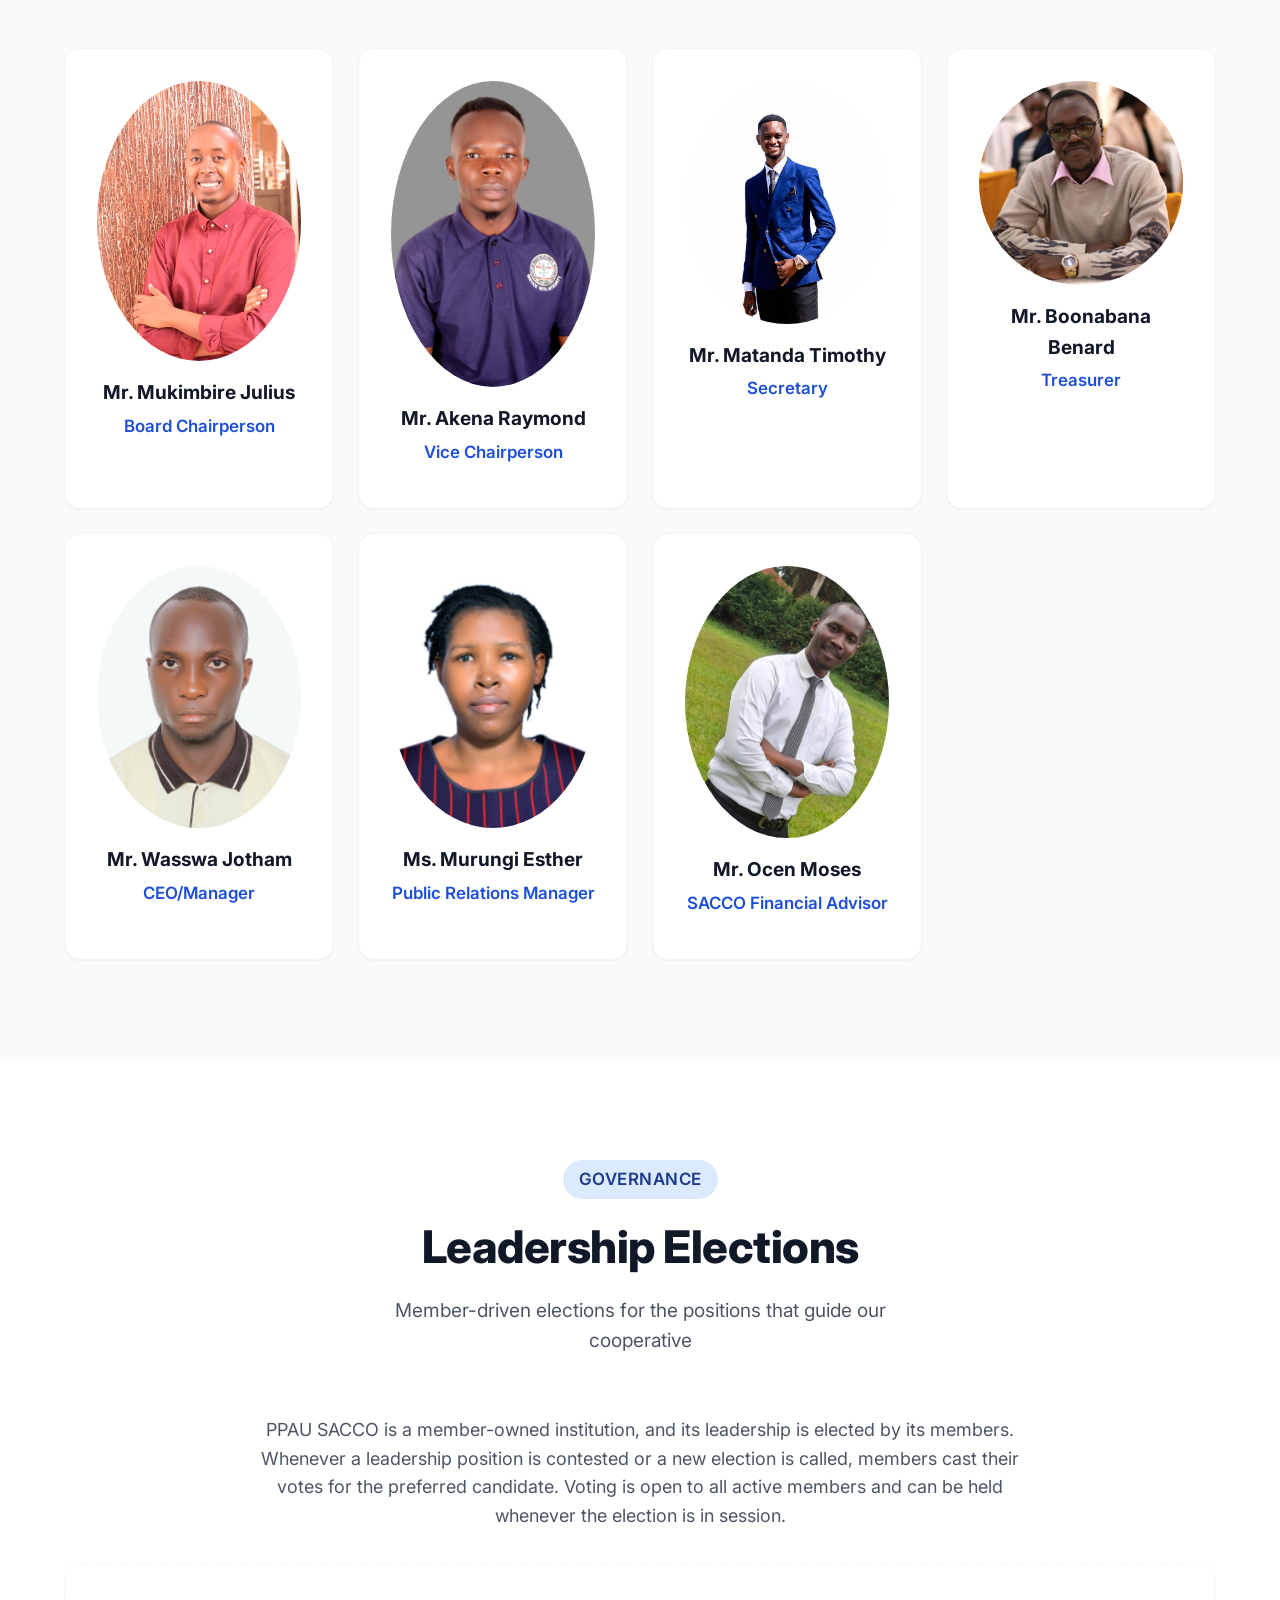
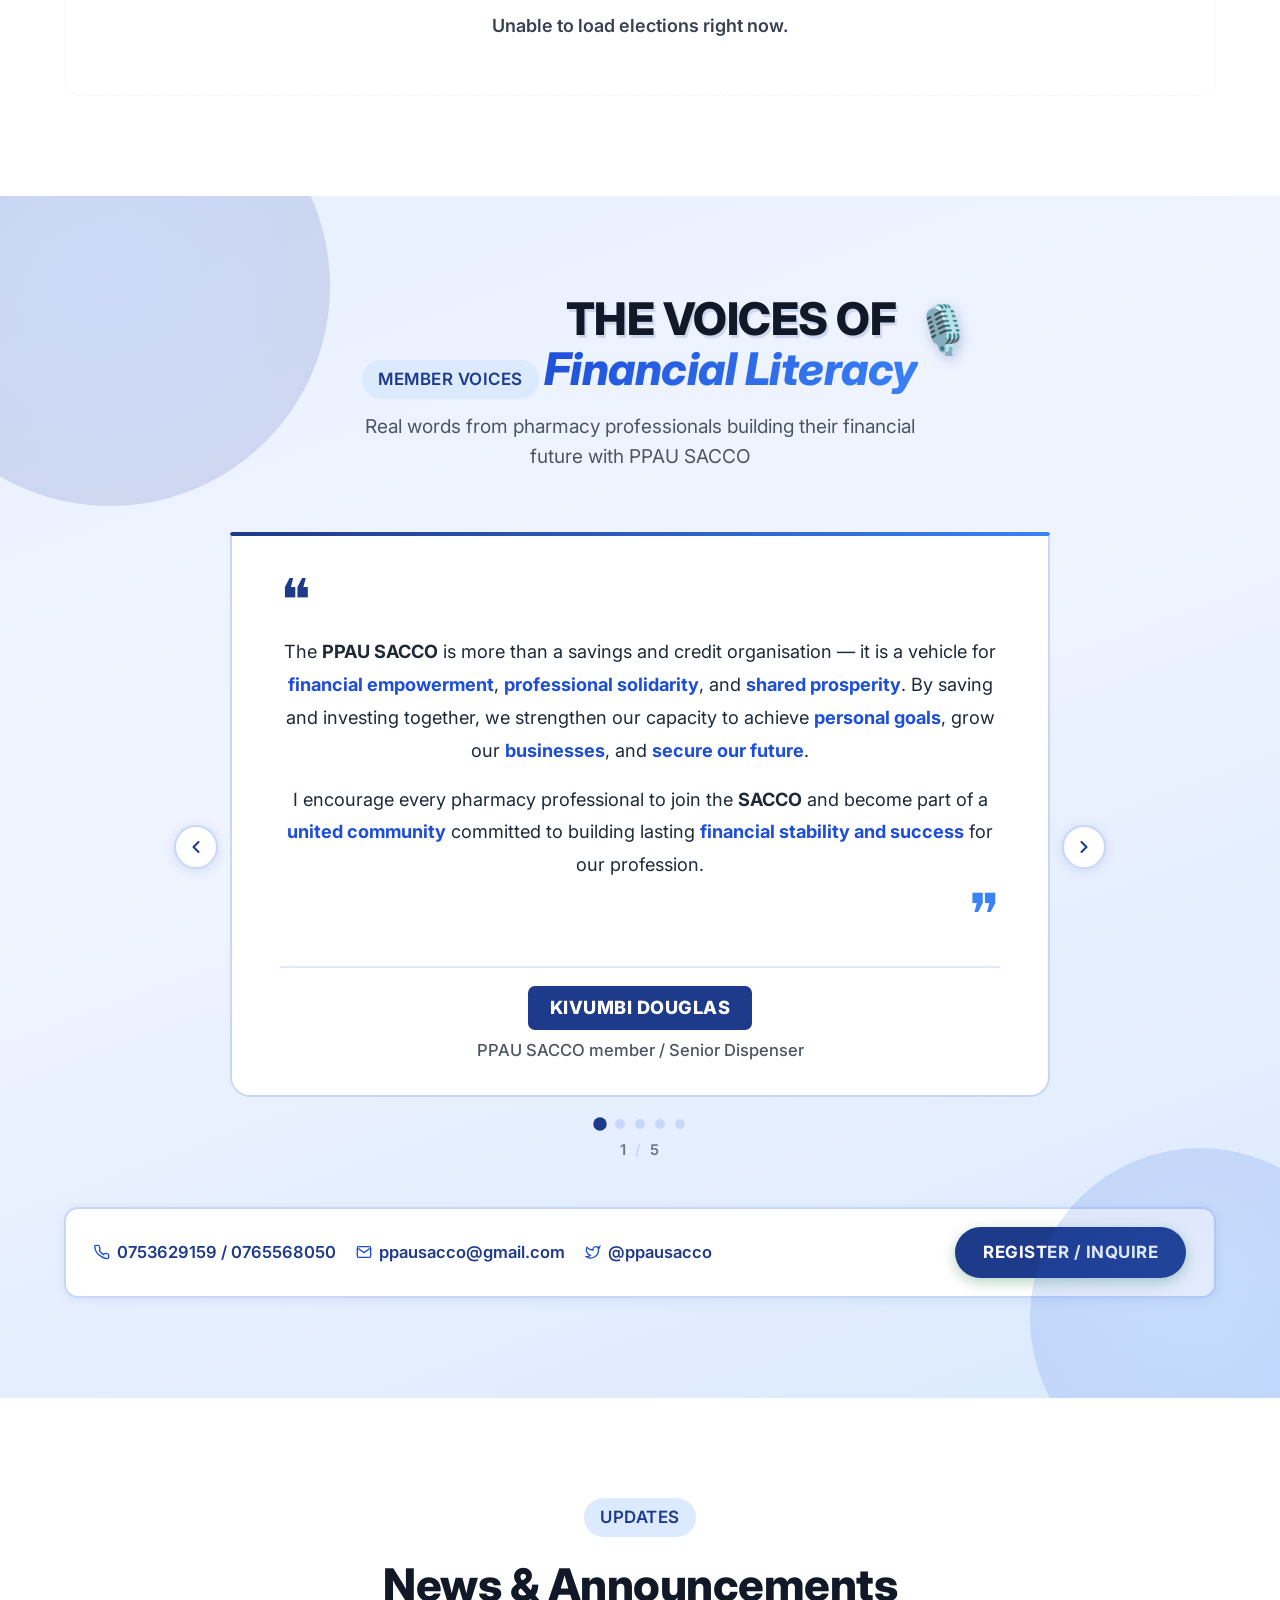
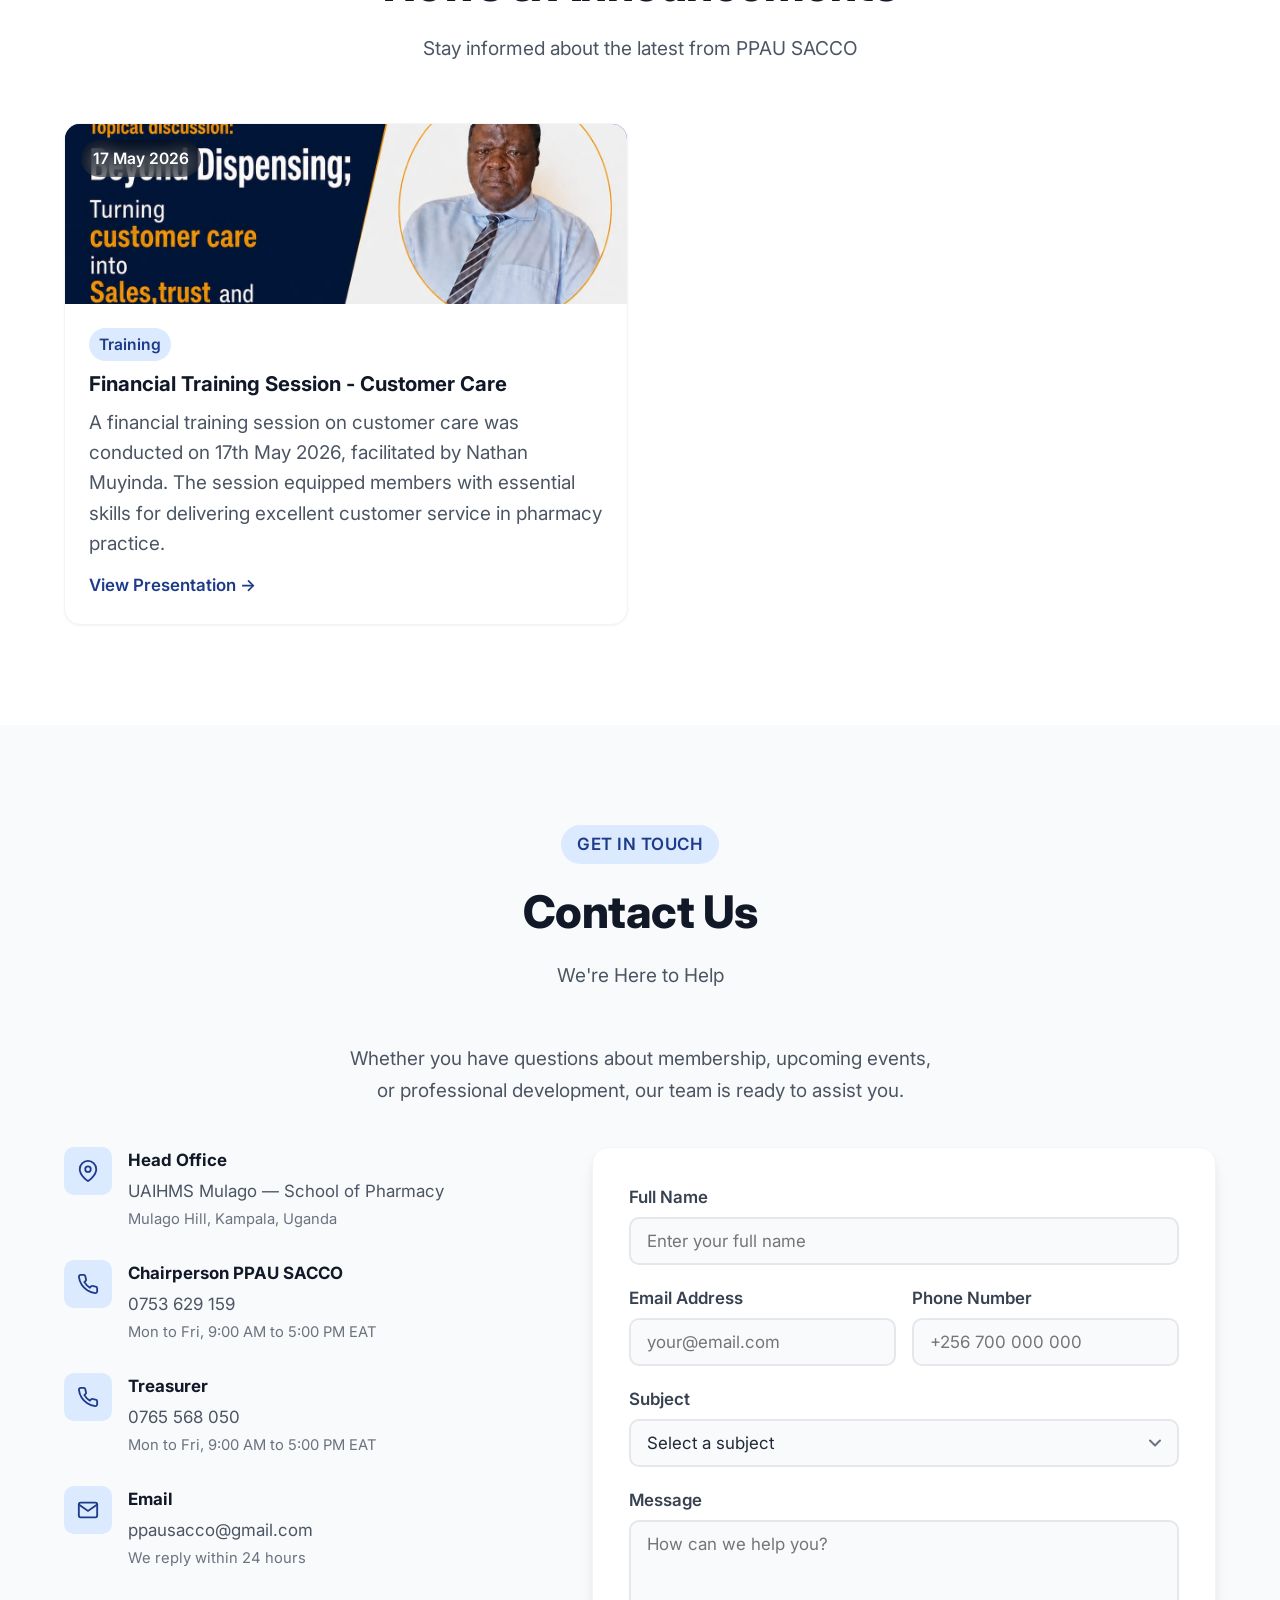
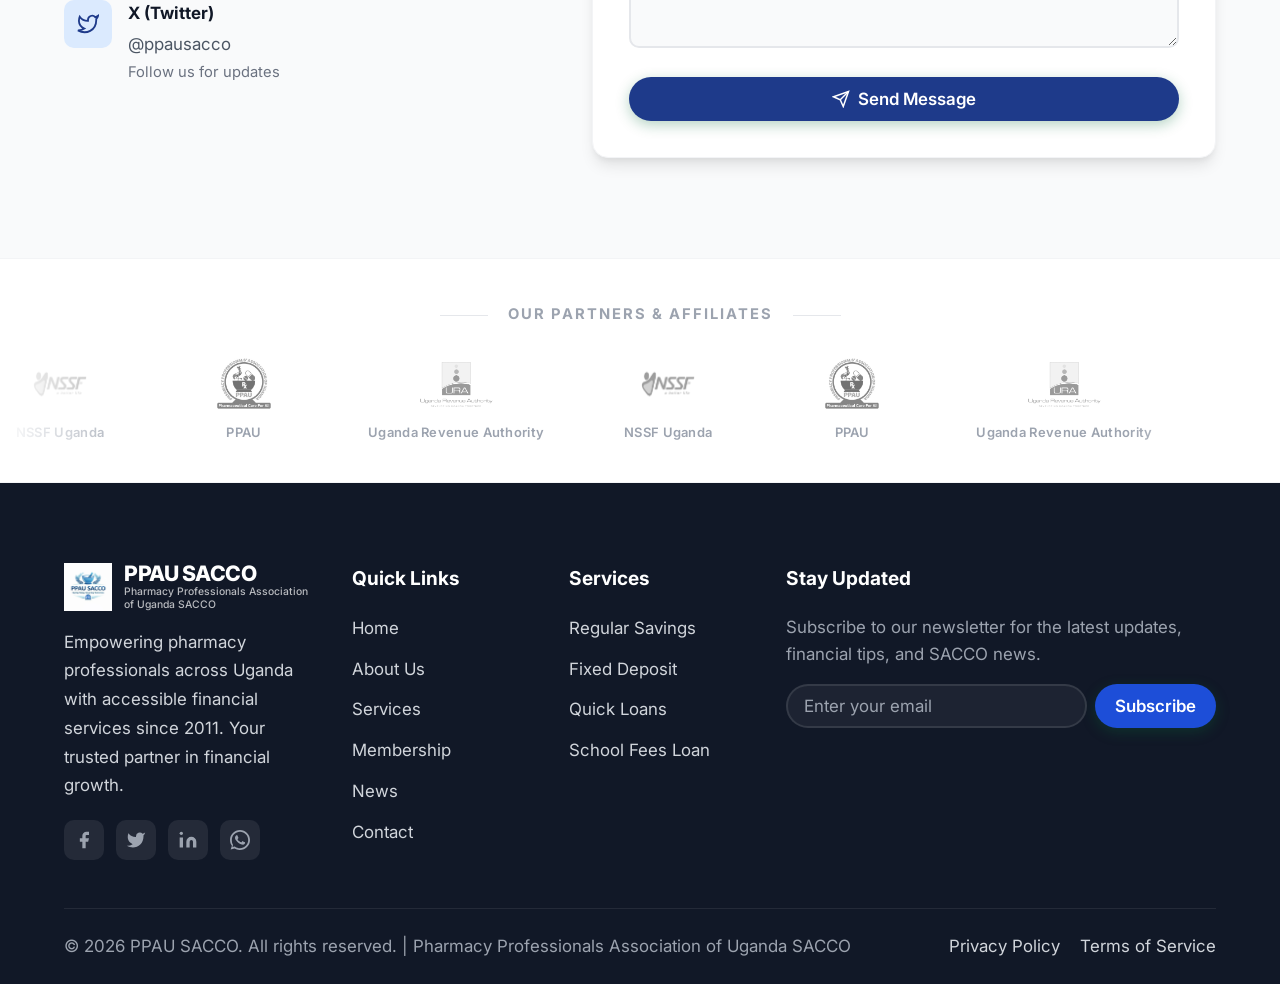
==== commit 8b5bf894: "Add leadership elections with candidates, voting, and results" ====
--- a/index.html
+++ b/index.html
@@ -34,6 +34,7 @@
         <li><a href="#services" class="nav-link">Services</a></li>
         <li><a href="#membership" class="nav-link">Membership</a></li>
         <li><a href="#leadership" class="nav-link">Leadership</a></li>
+        <li><a href="#elections" class="nav-link">Elections</a></li>
         <li><a href="#voices" class="nav-link">Voices</a></li>
         <li><a href="#news" class="nav-link">News</a></li>
         <li><a href="#contact" class="nav-link">Contact</a></li>
@@ -567,6 +568,21 @@
     </div>
   </section>
 
+  <!-- LEADERSHIP ELECTIONS SECTION -->
+  <section id="elections" class="section">
+    <div class="container">
+      <div class="section-header">
+        <span class="section-tag">Governance</span>
+        <h2>Leadership Elections</h2>
+        <p>Member-driven elections for the positions that guide our cooperative</p>
+      </div>
+      <p class="elections-intro">
+        PPAU SACCO is a member-owned institution, and its leadership is elected by its members. Whenever a leadership position is contested or a new election is called, members cast their votes for the preferred candidate. Voting is open to all active members and can be held whenever the election is in session.
+      </p>
+      <div id="electionsList" class="elections-list"></div>
+    </div>
+  </section>
+
   <!-- VOICES OF FINANCIAL LITERACY — SLIDER -->
   <section id="voices" class="section voices-section">
     <div class="voices-bg-shapes" aria-hidden="true">
--- a/styles.css
+++ b/styles.css
@@ -1071,6 +1071,261 @@
   font-size: clamp(0.85rem, 0.9vw + 0.3rem, 1rem);
   color: var(--gray-600);
   line-height: 1.5;
+}
+
+/* ===== LEADERSHIP ELECTIONS ===== */
+.elections-intro {
+  max-width: 760px;
+  margin: 0 auto 32px;
+  text-align: center;
+  color: var(--gray-600);
+  line-height: 1.6;
+}
+
+.elections-list {
+  display: grid;
+  gap: 24px;
+}
+
+.election-card {
+  background: var(--white);
+  border-radius: var(--radius-lg);
+  border: 1px solid var(--gray-100);
+  box-shadow: var(--shadow-sm);
+  padding: 28px;
+}
+
+.election-card-header {
+  display: flex;
+  justify-content: space-between;
+  align-items: flex-start;
+  gap: 16px;
+  flex-wrap: wrap;
+  margin-bottom: 8px;
+}
+
+.election-card-header h4 {
+  font-size: clamp(1.15rem, 1.4vw + 0.7rem, 1.5rem);
+  font-weight: 800;
+  color: var(--gray-900);
+  margin: 2px 0 6px;
+}
+
+.election-card-header p {
+  color: var(--gray-600);
+  line-height: 1.55;
+  margin-top: 0;
+}
+
+.election-position {
+  display: inline-block;
+  font-size: 0.8rem;
+  font-weight: 700;
+  letter-spacing: 0.04em;
+  text-transform: uppercase;
+  color: var(--green-700);
+}
+
+.election-status {
+  display: inline-block;
+  padding: 6px 14px;
+  border-radius: 999px;
+  font-size: 0.78rem;
+  font-weight: 700;
+  text-transform: uppercase;
+  letter-spacing: 0.04em;
+}
+
+.election-status.open {
+  background: #dcfce7;
+  color: #15803d;
+}
+
+.election-status.closed {
+  background: #fee2e2;
+  color: #b91c1c;
+}
+
+.election-status.draft {
+  background: #fef3c7;
+  color: #b45309;
+}
+
+.election-card-meta {
+  display: flex;
+  flex-wrap: wrap;
+  gap: 8px 20px;
+  color: var(--gray-500);
+  font-size: 0.85rem;
+  margin-bottom: 20px;
+}
+
+.election-candidates {
+  display: grid;
+  grid-template-columns: repeat(auto-fill, minmax(200px, 1fr));
+  gap: 20px;
+}
+
+.election-candidate {
+  border: 1px solid var(--gray-100);
+  border-radius: var(--radius-md, 12px);
+  padding: 20px;
+  text-align: center;
+  background: #fbfdfb;
+}
+
+.election-candidate-avatar {
+  width: 96px;
+  height: 96px;
+  margin: 0 auto 12px;
+  border-radius: 50%;
+  overflow: hidden;
+  background: linear-gradient(135deg, var(--green-800), var(--green-600));
+}
+
+.election-candidate-avatar img {
+  width: 100%;
+  height: 100%;
+  object-fit: cover;
+  display: block;
+}
+
+.election-candidate-initials {
+  display: flex;
+  align-items: center;
+  justify-content: center;
+  width: 100%;
+  height: 100%;
+  font-weight: 700;
+  color: var(--white);
+  font-size: 1.6rem;
+}
+
+.election-candidate h5 {
+  font-size: 0.98rem;
+  font-weight: 700;
+  color: var(--gray-900);
+  margin-bottom: 4px;
+}
+
+.election-candidate p {
+  font-size: 0.82rem;
+  color: var(--gray-600);
+  line-height: 1.45;
+  margin-bottom: 8px;
+}
+
+.election-vote-count {
+  display: inline-block;
+  font-size: 0.75rem;
+  font-weight: 600;
+  color: var(--gray-500);
+  margin-bottom: 10px;
+}
+
+.election-vote-state {
+  display: inline-block;
+  font-size: 0.78rem;
+  font-weight: 600;
+  color: var(--green-700);
+}
+
+.election-empty {
+  text-align: center;
+  color: var(--gray-500);
+  padding: 20px;
+}
+
+.elections-empty {
+  background: var(--white);
+  border: 1px dashed var(--gray-100);
+  border-radius: var(--radius-lg);
+  padding: 48px 24px;
+  text-align: center;
+  color: var(--gray-500);
+}
+
+.elections-empty svg {
+  color: var(--green-700);
+  margin-bottom: 12px;
+}
+
+.elections-empty p {
+  margin: 0 0 6px;
+  font-weight: 600;
+  color: var(--gray-700);
+}
+
+.elections-empty-sub {
+  font-size: 0.85rem;
+  font-weight: 400 !important;
+  color: var(--gray-500) !important;
+}
+
+.election-results {
+  margin-top: 24px;
+  border-top: 1px solid var(--gray-100);
+  padding-top: 20px;
+}
+
+.election-results h5 {
+  font-size: 0.95rem;
+  font-weight: 700;
+  color: var(--gray-900);
+  margin-bottom: 14px;
+}
+
+.election-result-row {
+  display: grid;
+  grid-template-columns: 220px 1fr;
+  align-items: center;
+  gap: 14px;
+  margin-bottom: 10px;
+}
+
+.election-result-info {
+  display: flex;
+  justify-content: space-between;
+  gap: 10px;
+}
+
+.election-result-name {
+  font-size: 0.88rem;
+  font-weight: 600;
+  color: var(--gray-800);
+}
+
+.election-result-meta {
+  font-size: 0.8rem;
+  color: var(--gray-500);
+}
+
+.election-result-bar {
+  height: 10px;
+  background: var(--gray-100);
+  border-radius: 999px;
+  overflow: hidden;
+}
+
+.election-result-fill {
+  height: 100%;
+  background: linear-gradient(90deg, var(--green-800), var(--green-600));
+  border-radius: 999px;
+  min-width: 0;
+}
+
+.election-result-total {
+  margin-top: 8px;
+  font-size: 0.8rem;
+  color: var(--gray-500);
+}
+
+/* ===== RESPONSIVE - ELECTIONS ===== */
+@media (max-width: 768px) {
+  .election-result-row {
+    grid-template-columns: 1fr;
+    gap: 6px;
+  }
 }
 
 /* ===== NEWS ===== */
